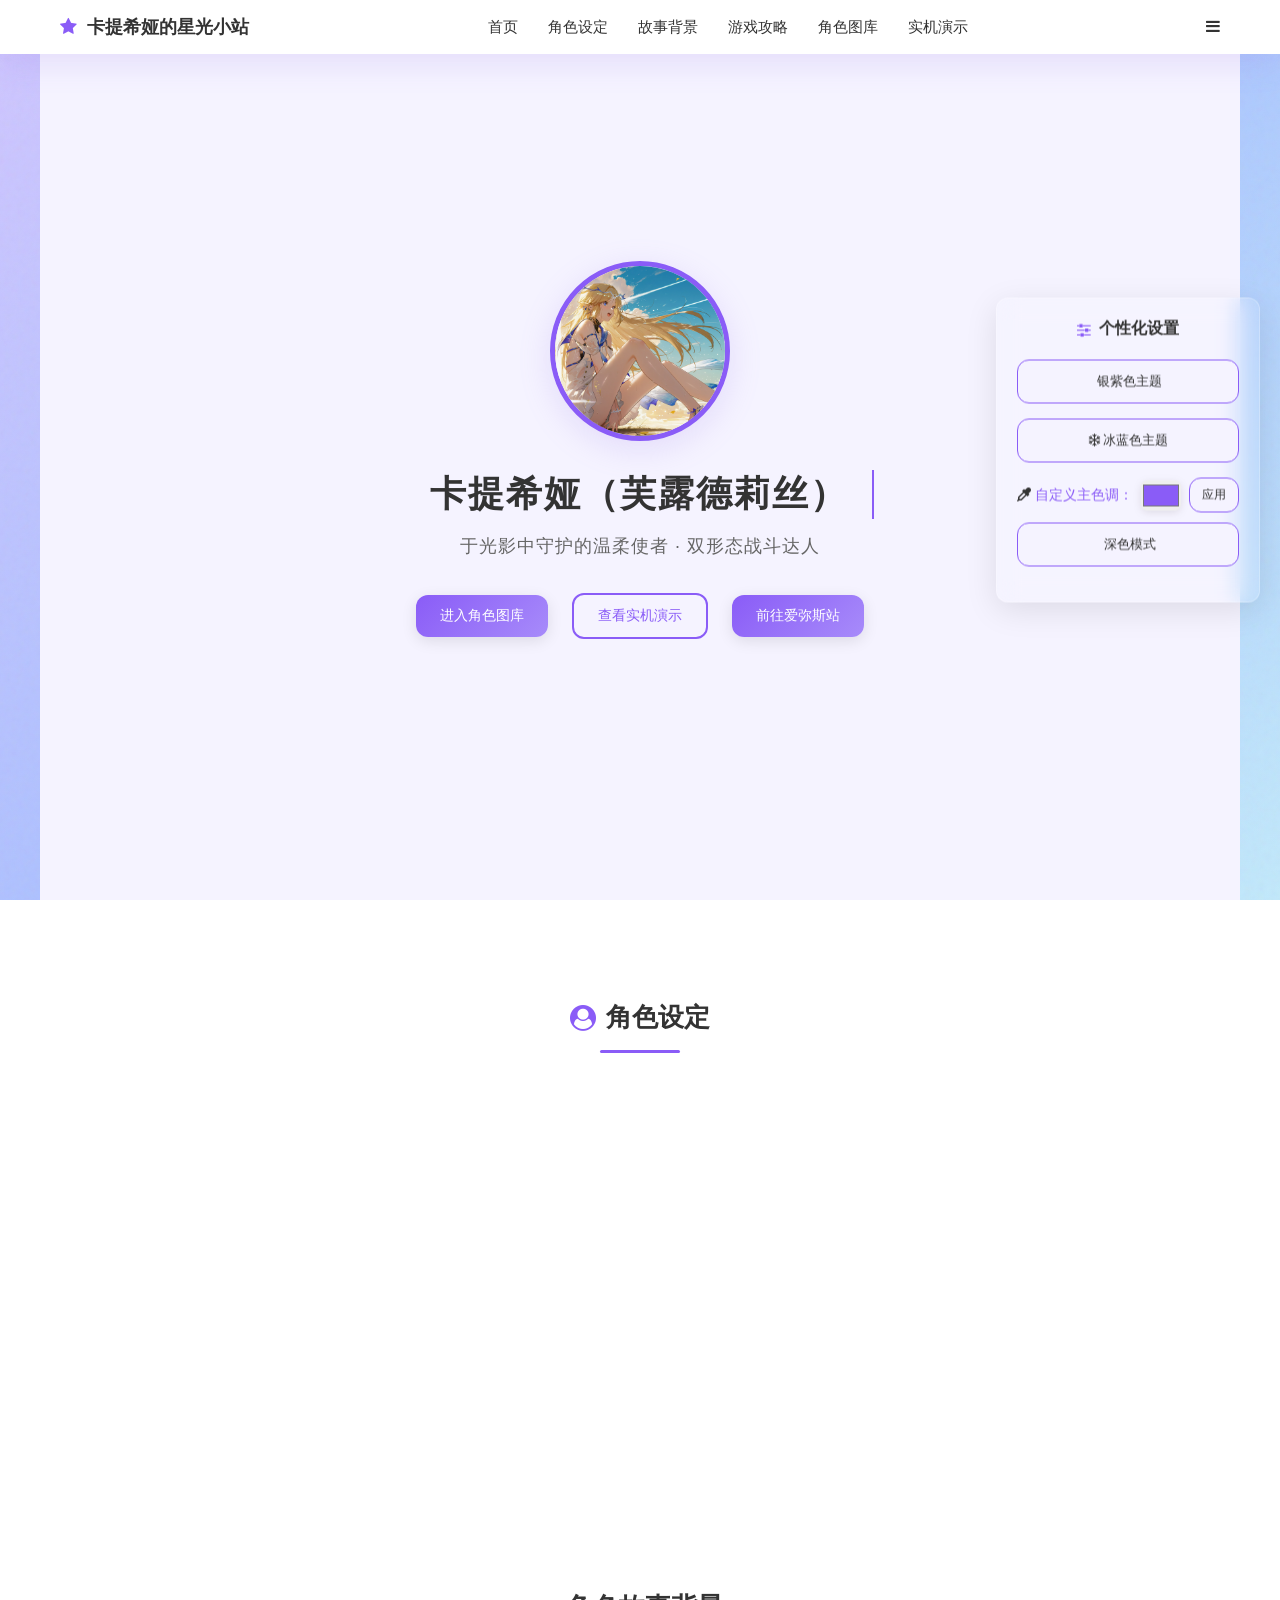
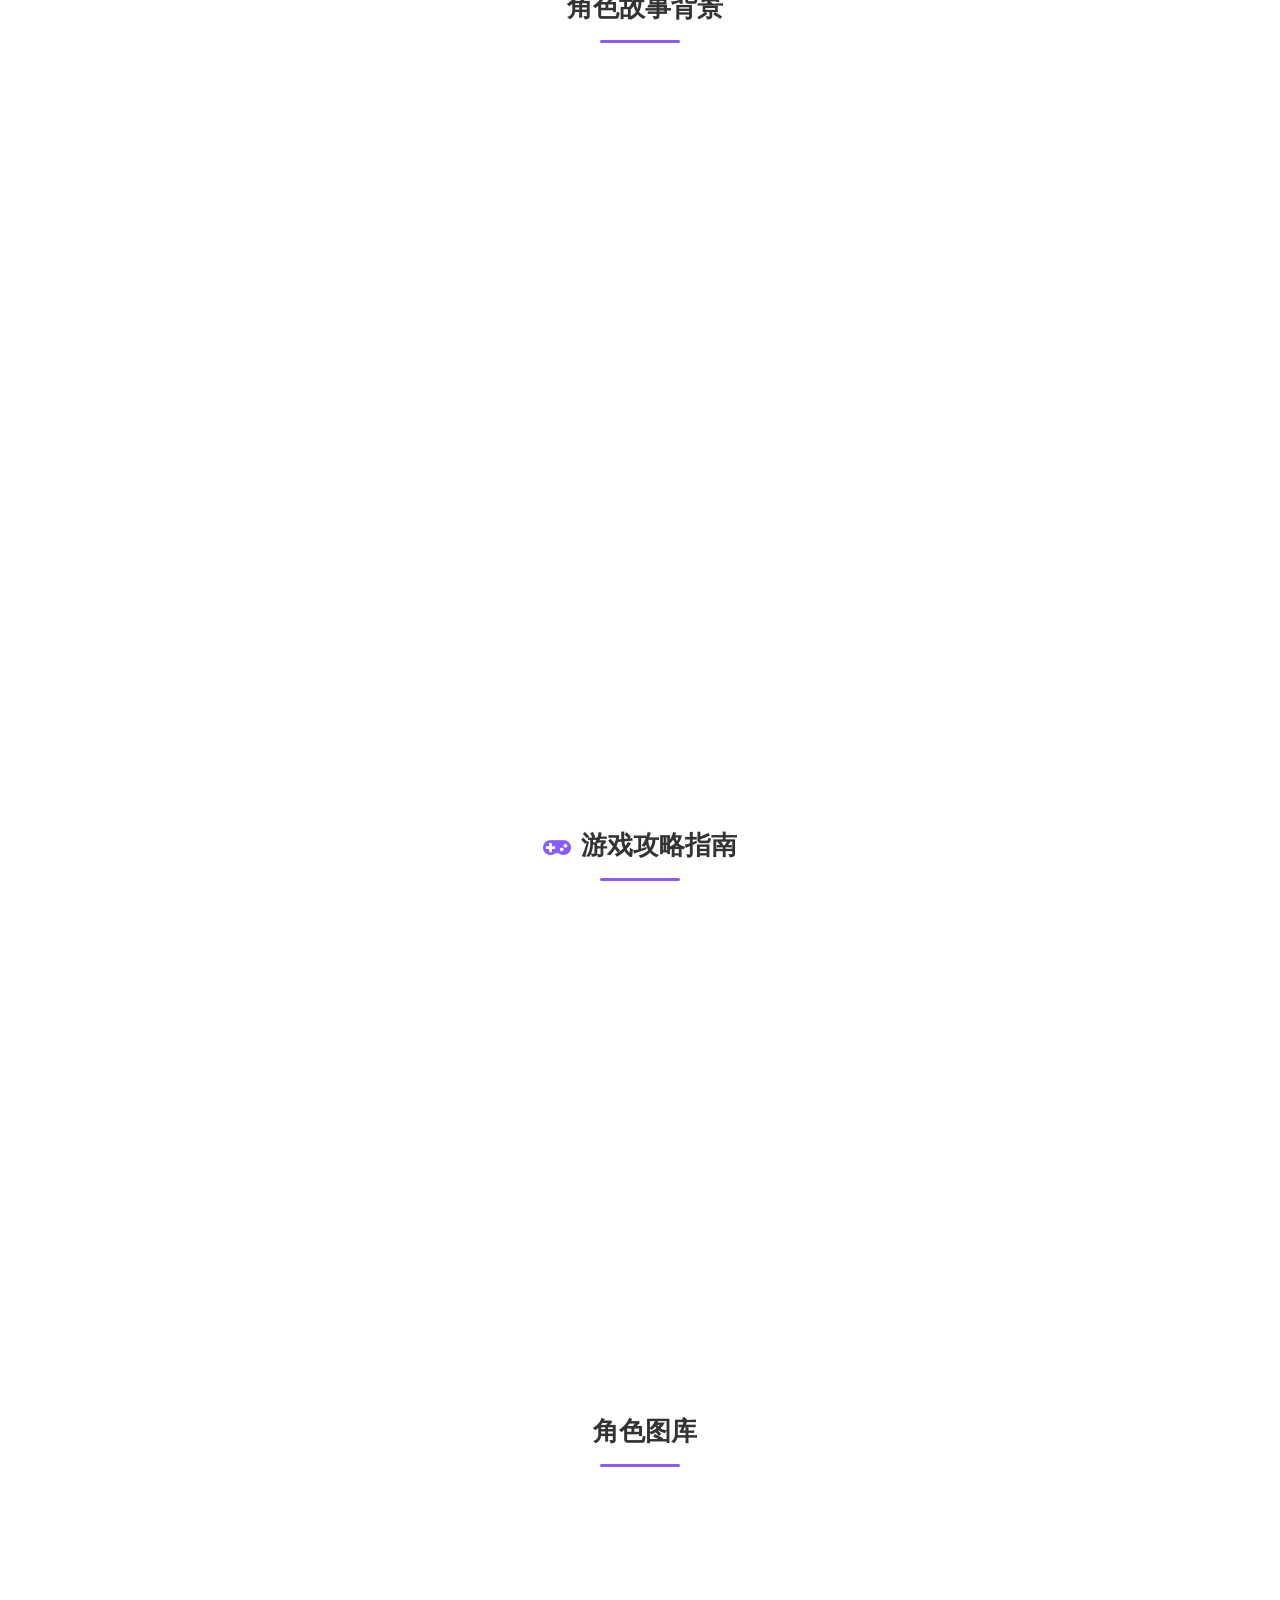
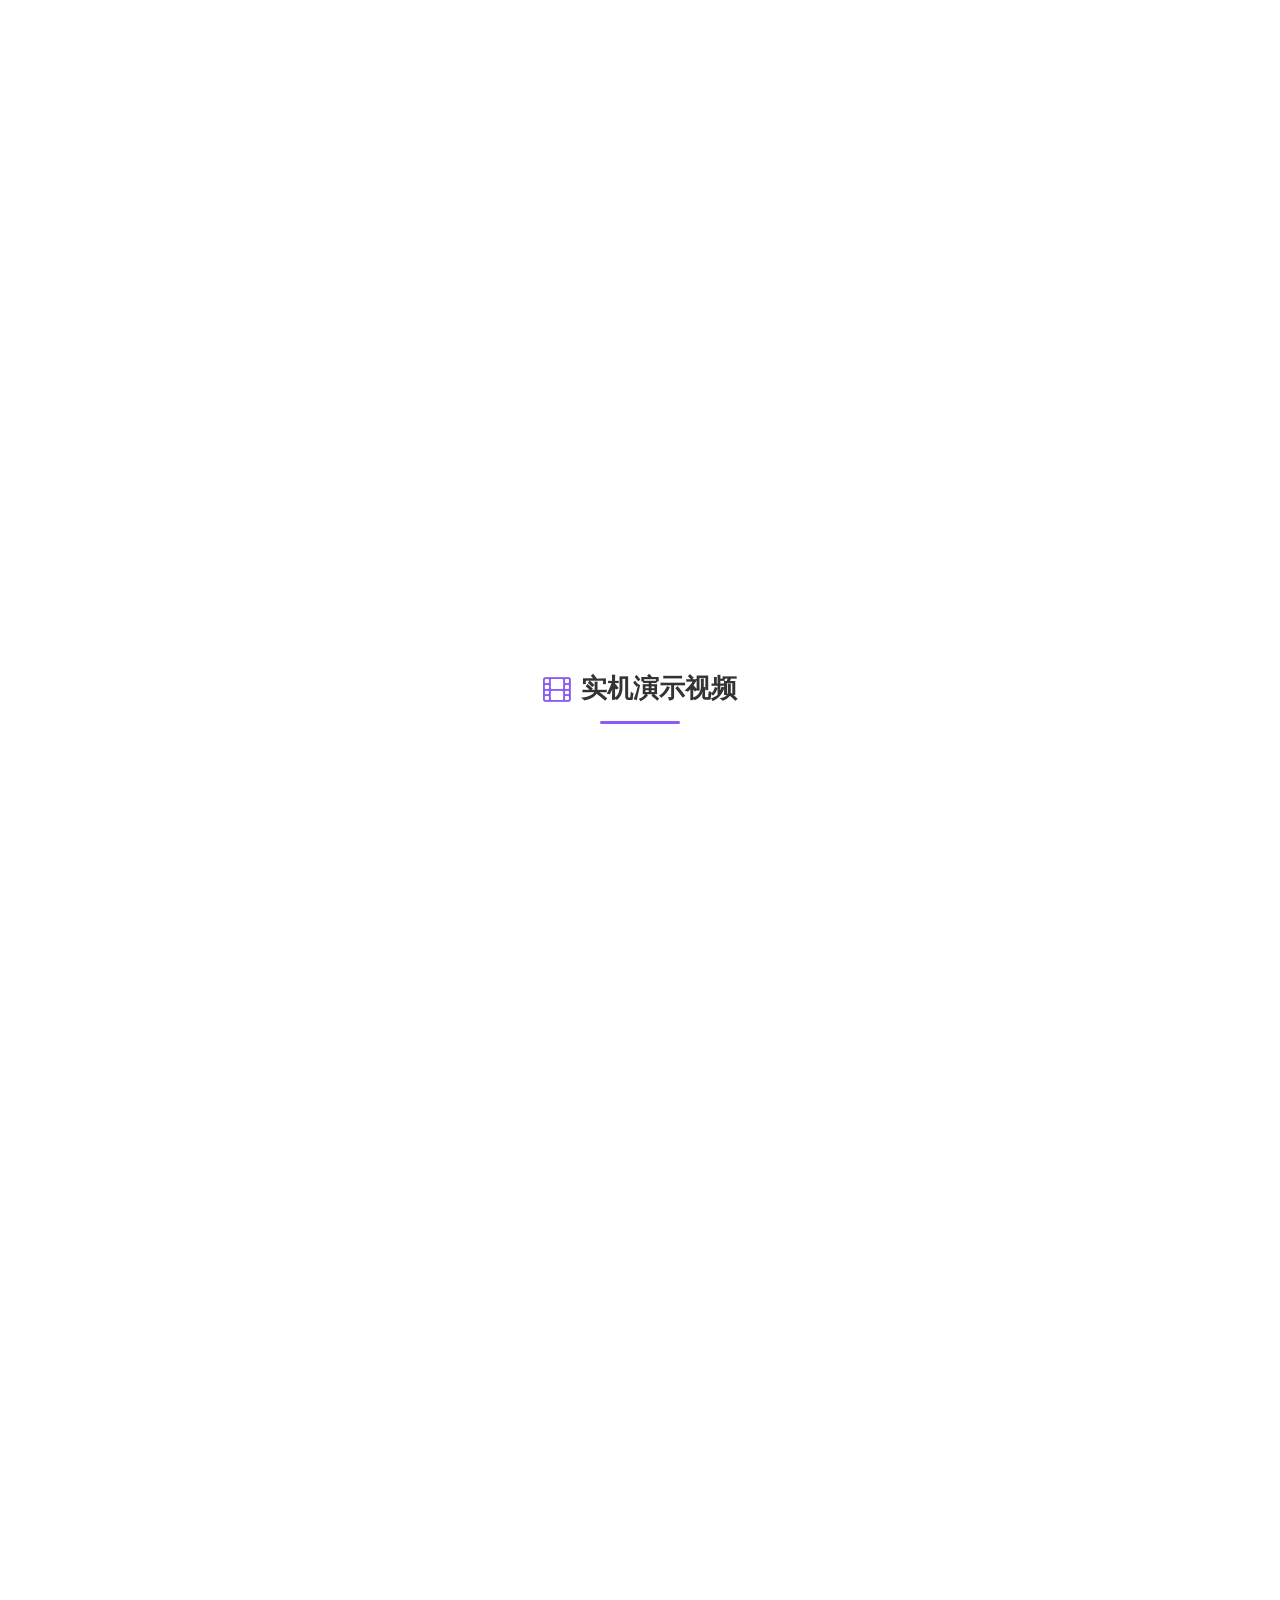
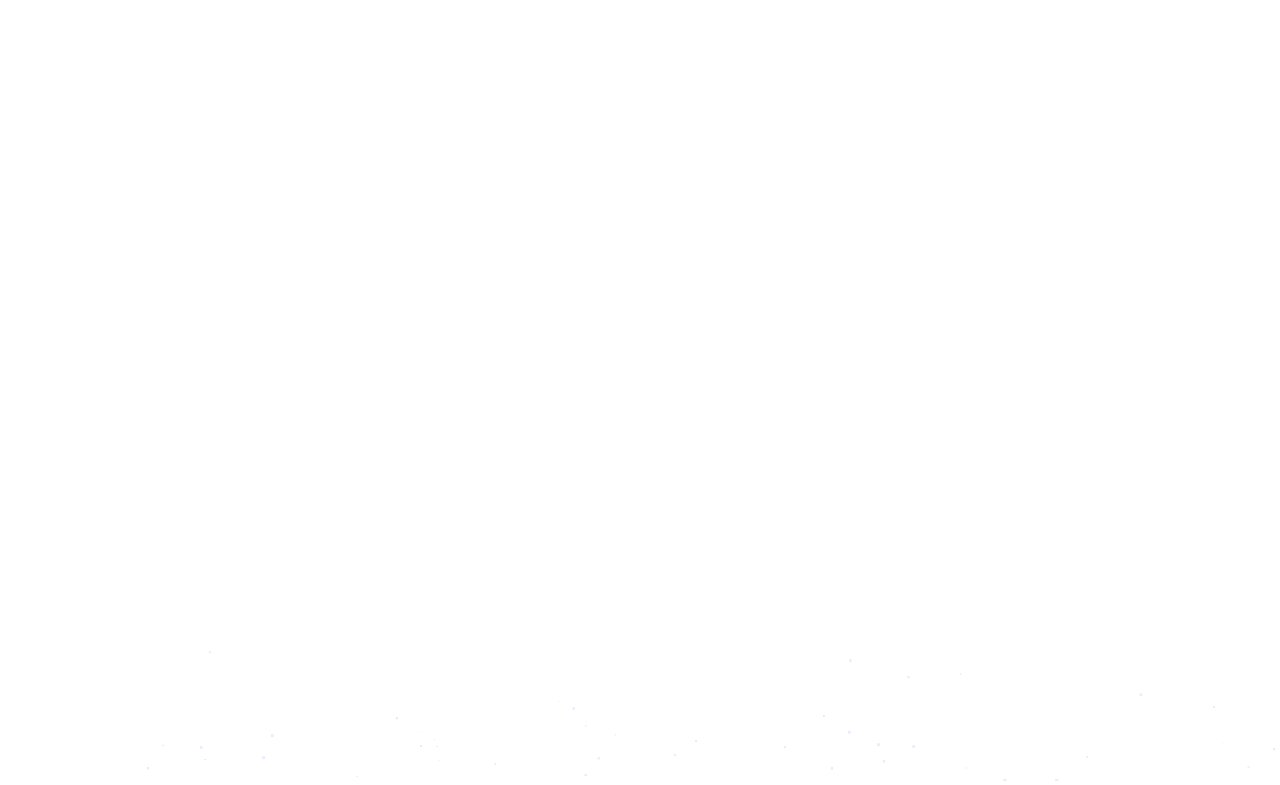
==== index.html @ 5896ebf4 "site: add dual-portal and improve cross-site navigation" ====
<!DOCTYPE html>
<html lang="zh-CN">
<head>
  <meta charset="UTF-8">
  <meta name="viewport" content="width=device-width, initial-scale=1.0">
  <title>卡提希娅的星光小站</title>

  <!-- Favicon 缓存破坏 -->
  <link rel="icon" href="favicon/13.ico?v=20240626" type="image/x-icon">
  <link rel="shortcut icon" href="favicon/13.ico?v=20240626" type="image/x-icon">
  <link rel="icon" type="image/png" sizes="16x16" href="favicon/16.png?v=20240626">
  <link rel="icon" type="image/png" sizes="32x32" href="favicon/1.png?v=20240626">

  <link rel="stylesheet" href="https://cdn.jsdelivr.net/npm/font-awesome@4.7.0/css/font-awesome.min.css">
  <link rel="stylesheet" href="style.css">
</head>
<body>
  <!-- 导航 -->
  <nav class="navbar">
    <div class="nav-container">
      <div class="nav-logo"><i class="fa fa-star"></i><span>卡提希娅的星光小站</span></div>
      <ul class="nav-menu">
        <li class="nav-item"><a href="#home" class="nav-link">首页</a></li>
        <li class="nav-item"><a href="#about" class="nav-link">角色设定</a></li>
        <li class="nav-item"><a href="#story" class="nav-link">故事背景</a></li>
        <li class="nav-item"><a href="#guide" class="nav-link">游戏攻略</a></li>
        <li class="nav-item"><a href="#gallery" class="nav-link">角色图库</a></li>
        <li class="nav-item"><a href="#demo" class="nav-link">实机演示</a></li>
      </ul>
      <div class="nav-toggle"><i class="fa fa-bars"></i></div>
    </div>
  </nav>

  <!-- 控制面板 -->
  <div class="control-panel">
    <h3><i class="fa fa-sliders"></i> 个性化设置</h3>
    <button class="control-btn" onclick="switchTheme('purple')"><i class="fa fa-palette"></i> 银紫色主题</button>
    <button class="control-btn" onclick="switchTheme('blue')"><i class="fa fa-snowflake-o"></i> 冰蓝色主题</button>
    <div class="color-picker-wrap">
      <label><i class="fa fa-eyedropper"></i> 自定义主色调：</label>
      <input type="color" id="customColorPicker" value="#8a5cf7">
      <button class="control-btn" onclick="applyCustomTheme()">应用</button>
    </div>
    <button class="control-btn" onclick="toggleDarkMode()"><i class="fa fa-moon"></i> 深色模式</button>
  </div>

  <!-- 回到顶部 -->
  <div class="back-to-top hidden"><i class="fa fa-arrow-up"></i></div>

  <!-- 首页 -->
  <section id="home" class="home-section section-animate">
    <div class="home-container">
      <img src="images/1.jpg" alt="卡提希娅头像" class="carterthyia-avatar">
      <h1 class="character-title typewriter">卡提希娅（芙露德莉丝）</h1>
      <p class="character-desc">于光影中守护的温柔使者 · 双形态战斗达人</p>
      <div class="home-btns">
        <a href="#gallery" class="btn">进入角色图库</a>
        <a href="#demo" class="btn btn-secondary">查看实机演示</a>
        <a href="index2.html" class="btn">前往爱弥斯站</a>
      </div>
    </div>
  </section>

  <!-- 角色设定 -->
  <section id="about" class="section-animate">
    <div class="section-header"><h2><i class="fa fa-user-circle"></i> 角色设定</h2><div class="section-divider"></div></div>
    <div class="card-animate">
      <div class="about-info"><span class="info-label">姓名：</span><span>卡提希娅（Carterthyia）</span></div>
      <div class="about-info"><span class="info-label">特质：</span><span>穿梭于光影之间，拥有温柔的力量，兼具顽皮与沉稳</span></div>
      <div class="about-info"><span class="info-label">形态：</span><span>迅刀形态（小卡） / 巨剑形态（大卡·芙露德莉丝）</span></div>
      <div class="about-info"><span class="info-label">称号：</span><span>芙露德莉斯（黎那汐塔圣女、岁主共鸣者）</span></div>
      <div class="about-info"><span class="info-label">核心技能：</span><span>气刃回旋、风轨突袭、终结技「苍穹崩裂」（真实伤害）</span></div>
    </div>
  </section>

  <!-- 故事背景 -->
  <section id="story" class="section-animate">
    <div class="section-header"><h2><i class="fa fa-book-open"></i> 角色故事背景</h2><div class="section-divider"></div></div>
    <div class="card-animate">
      <button id="storyToggle" class="btn" onclick="toggleStory()"><i class="fa fa-chevron-up"></i> 收起故事</button>
      <div id="storyContent" class="story-paragraph">
        <p class="story-title">【出身与命运的转折】</p>
        <p>卡提希娅原本是埃格拉小镇的普通少女，性格顽皮自由，热爱生活，喜欢喝酒与恶作剧，对小镇外的世界充满好奇。在一次小镇的岁主感恩礼祭典上，她意外扰乱了仪式流程，被隐海修会施以惩罚，却也正是这次“意外”，让她的命运与神明、鸣式紧密相连。</p>
        <p class="story-title">【芙露德莉丝的名号】</p>
        <p>在旅程中，她偶然与鸣式利维亚坦产生共鸣，获得了强大的力量，同时被赋予了“芙露德莉丝”的名号，被黎那汐塔的人们视为圣女和岁主共鸣者。</p>
        <p class="story-title">【双形态的秘密】</p>
        <p>作为首位常态与觉醒双形态角色，卡提希娅可以自由切换迅刀与巨剑形态。迅刀形态（小卡）保留了她原本的顽皮与敏捷，作战风格灵动飘逸；巨剑形态（大卡·芙露德莉丝）则展现出沉稳与威严，力量大幅提升。</p>
        <p class="story-title">【现况与未来】</p>
        <p>如今的卡提希娅，早已不是那个小镇上的顽皮少女，她在一次次战斗与抉择中成长，逐渐明白自己的使命。她一边守护着身边的人，一边探寻着鸣式与神明的秘密，未来的旅程仍充满未知，但她始终带着那份温柔与勇气，砥砺前行。</p>
      </div>
    </div>
  </section>

  <!-- 游戏攻略 -->
  <section id="guide" class="section-animate">
    <div class="section-header"><h2><i class="fa fa-gamepad"></i> 游戏攻略指南</h2><div class="section-divider"></div></div>
    <div class="card-animate">
      <div class="guide-tabs">
        <button class="tab-btn active" data-tab="core" onclick="switchGuideTab('core')">核心玩法</button>
        <button class="tab-btn" data-tab="weapon" onclick="switchGuideTab('weapon')">武器选择</button>
        <button class="tab-btn" data-tab="team" onclick="switchGuideTab('team')">配队推荐</button>
        <button class="tab-btn" data-tab="artifact" onclick="switchGuideTab('artifact')">声骸搭配</button>
      </div>
      <div id="coreContent" class="guide-content">
        <p class="story-title">一、定位与核心机制</p>
        <p>卡提希娅定位为气动主C，在V3.0版本中，逆境深塔榜单排名T0，冥歌海墟榜单排名T1，是当前版本异常体系中风蚀效应的核心输出角色。</p>
        <p class="story-title">二、输出循环技巧</p>
        <p>1. 常规循环：普攻连段 → 气刃回旋（叠加风蚀） → 风轨突袭（位移+补层） → 普攻收尾；</p>
        <p>2. 爆发循环：开启大招 → 切换巨剑形态 → 风蚀叠加至满层 → 释放「苍穹崩裂」 → 收割残血目标；</p>
      </div>
      <div id="weaponContent" class="guide-content hidden">
        <p class="story-title">一、首选武器（毕业专武）</p>
        <p>不屈命定之冠：卡提希娅专属武器，无下位替代，刚需抽取。该武器大幅提升风蚀效应伤害，同时增加自身生命值。</p>
        <p class="story-title">二、平民替代武器</p>
        <p>裁春、戍关迅刀·镇海、千古洑流等可作为过渡。</p>
      </div>
      <div id="teamContent" class="guide-content hidden">
        <p class="story-title">一、最优配队</p>
        <p>卡提希娅 + 夏空 + 千咲：风蚀体系拉满，夏空负责挂风蚀，千咲负责治疗与续航。</p>
        <p class="story-title">二、平民配队</p>
        <p>卡提希娅 + 气动主 + 散华 / 秧秧 + 白芷，低成本高效运转。</p>
      </div>
      <div id="artifactContent" class="guide-content hidden">
        <p class="story-title">一、毕业套装</p>
        <p>愿戴荣光之旅五件套：核心声骸套装，最优选择。</p>
        <p class="story-title">二、过渡套装</p>
        <p>风之低语四件套 + 生命增幅二件套，或异常猎手五件套。</p>
      </div>
    </div>
  </section>

  <!-- 角色图库 -->
  <section id="gallery" class="section-animate">
    <div class="section-header"><h2><i class="fa fa-images"></i> 角色图库</h2><div class="section-divider"></div></div>
    <div class="card-animate">
      <div class="gallery-tabs">
        <button class="gallery-tab active" data-type="all" onclick="filterGallery('all')">全部</button>
        <button class="gallery-tab" data-type="art" onclick="filterGallery('art')">立绘</button>
        <button class="gallery-tab" data-type="battle" onclick="filterGallery('battle')">战斗</button>
        <button class="gallery-tab" data-type="daily" onclick="filterGallery('daily')">日常</button>
        <button class="gallery-tab" data-type="beauty" onclick="filterGallery('beauty')">美图</button>
      </div>
      <div class="gallery-container">
        <img src="images/1.jpg" data-type="art" class="gallery-img" onclick="previewImage(this.src)" alt="立绘1">
        <img src="images/2.jpg" data-type="art" class="gallery-img" onclick="previewImage(this.src)" alt="立绘2">
        <img src="images/3.jpg" data-type="daily" class="gallery-img" onclick="previewImage(this.src)" alt="日常1">
        <img src="images/4.jpg" data-type="battle" class="gallery-img" onclick="previewImage(this.src)" alt="战斗1">
        <img src="images/5.jpg" data-type="battle" class="gallery-img" onclick="previewImage(this.src)" alt="战斗2">
        <img src="images/6.jpg" data-type="daily" class="gallery-img" onclick="previewImage(this.src)" alt="日常2">
        <img src="images/7.jpg" data-type="art" class="gallery-img" onclick="previewImage(this.src)" alt="立绘3">
        <img src="images/8.jpg" data-type="battle" class="gallery-img" onclick="previewImage(this.src)" alt="战斗3">
        <img src="images/123.jpg" data-type="beauty" class="gallery-img" onclick="previewImage(this.src)" alt="美图1">
        <img src="images/17.jpg" data-type="beauty" class="gallery-img" onclick="previewImage(this.src)" alt="美图2">
        <img src="images/master.jpg" data-type="beauty" class="gallery-img" onclick="previewImage(this.src)" alt="美图3">
        <img src="images/167.jpg" data-type="beauty" class="gallery-img" onclick="previewImage(this.src)" alt="美图4">
        <img src="images/134.jpg" data-type="beauty" class="gallery-img" onclick="previewImage(this.src)" alt="美图5">
        <img src="images/32.jpg" data-type="beauty" class="gallery-img" onclick="previewImage(this.src)" alt="美图6">
        <img src="images/kl.jpg" data-type="beauty" class="gallery-img" onclick="previewImage(this.src)" alt="美图7">
        <img src="images/121.jpg" data-type="beauty" class="gallery-img" onclick="previewImage(this.src)" alt="美图8">
        <img src="images/12112.jpg" data-type="beauty" class="gallery-img" onclick="previewImage(this.src)" alt="美图9">
        <img src="images/1221.jpg" data-type="beauty" class="gallery-img" onclick="previewImage(this.src)" alt="美图10">
        <img src="images/12115.jpg" data-type="beauty" class="gallery-img" onclick="previewImage(this.src)" alt="美图11">
      </div>
    </div>
  </section>

  <!-- 实机演示 -->
  <section id="demo" class="section-animate">
    <div class="section-header"><h2><i class="fa fa-film"></i> 实机演示视频</h2><div class="section-divider"></div></div>
    <div class="card-animate">
      <div class="gallery-tabs">
        <button class="gallery-tab active" onclick="switchVideo('small')">小卡（迅刀形态）</button>
        <button class="gallery-tab" onclick="switchVideo('big')">大卡（芙露德莉丝·巨剑形态）</button>
      </div>
      <div id="smallVideo" class="video-container">
        <div class="video-cover" onclick="playVideo('videoPlayer1',this)"><div class="play-btn"><i class="fa fa-play"></i></div></div>
        <video class="demo-video" id="videoPlayer1" controls muted playsinline poster="images/1.jpg"><source src="videos/111.mp4" type="video/mp4"></video>
      </div>
      <div id="bigVideo" class="video-container hidden">
        <div class="video-cover" onclick="playVideo('videoPlayer2',this)"><div class="play-btn"><i class="fa fa-play"></i></div></div>
        <video class="demo-video" id="videoPlayer2" controls muted playsinline poster="images/2.jpg"><source src="videos/12.mp4" type="video/mp4"></video>
      </div>
    </div>
  </section>

  <!-- 图片预览弹窗 -->
  <div id="imagePreviewModal" class="modal-hidden" onclick="closeImagePreview()">
    <div class="preview-content">
      <span class="preview-close">&times;</span>
      <img src="" alt="角色预览图" id="previewImage">
    </div>
  </div>

<!-- ================= 整合同一文件版脚本（含 config） ================= -->
<script>
/* ------------ 站点配置 ------------ */
const siteConfig = {
  adminAccount: "admin",
  adminPassword: "carterthyia",
  siteName: "卡提希娅的星光小站",
  siteDomain: "www.carterthyia.com",
  siteDescription: "于光影中守护的温柔使者 · 双形态战斗达人卡提希娅专属站点",
  defaultTheme: "purple",
  defaultMode: "light",
  videoConfig: {
    smallCardVideo: "videos/111.mp4",
    bigCardVideo: "videos/12.mp4",
    videoPoster1: "images/1.jpg",
    videoPoster2: "images/2.jpg"
  },
  galleryCount: 8,
  galleryTypes: ["all", "art", "battle", "daily", "beauty"]
};
window.siteConfig = siteConfig;

/* ------------ 全局变量 ------------ */
let currentTheme = window.siteConfig.defaultTheme;
let isDarkMode = window.siteConfig.defaultMode === 'dark';
let isStoryVisible = true;

/* ------------ 初始化 ------------ */
window.addEventListener('DOMContentLoaded', () => {
  initAnimations();
  initNavbar();
  initBackToTop();
  initGalleryFilter();
  initGuideTab();
  initDefaultThemeAndMode();
  initCustomColorPicker();
  initStarCanvas();
  initRipple();
});

/* ------------ 主题 & 深色模式 ------------ */
function initDefaultThemeAndMode() {
  const root = document.documentElement;
  const modeBtn = document.querySelector('.control-btn:nth-child(4) i');
  if (!root.style.getPropertyValue('--primary-color-purple')) {
    root.style.setProperty('--primary-color-purple', '#8a5cf7');
    root.style.setProperty('--secondary-color-purple', '#a78bfa');
    root.style.setProperty('--bg-color-purple', '#f5f3ff');
    root.style.setProperty('--primary-color-blue', '#3b82f6');
    root.style.setProperty('--secondary-color-blue', '#60a5fa');
    root.style.setProperty('--bg-color-blue', '#eff6ff');
  }
  switchTheme(currentTheme);
  if (isDarkMode) {
    document.body.classList.add('dark-mode');
    modeBtn?.classList.replace('fa-moon', 'fa-sun');
  } else {
    document.body.classList.remove('dark-mode');
    modeBtn?.classList.replace('fa-sun', 'fa-moon');
  }
  document.title = window.siteConfig?.siteName || "卡提希娅的星光小站";
}

function initCustomColorPicker() {
  const picker = document.getElementById('customColorPicker');
  if (!picker) return;
  const root = document.documentElement;
  const currentPrimary = root.style.getPropertyValue('--primary-color').replace('var(', '').replace(')', '').split('-color-')[1]
    ? (currentTheme === 'purple' ? '#8a5cf7' : '#3b82f6')
    : root.style.getPropertyValue('--primary-color');
  picker.value = currentPrimary;
}

function switchTheme(theme) {
  const root = document.documentElement;
  currentTheme = theme;
  if (theme === 'purple') {
    root.style.setProperty('--primary-color', 'var(--primary-color-purple)');
    root.style.setProperty('--secondary-color', 'var(--secondary-color-purple)');
    root.style.setProperty('--bg-color', 'var(--bg-color-purple)');
  } else if (theme === 'blue') {
    root.style.setProperty('--primary-color', 'var(--primary-color-blue)');
    root.style.setProperty('--secondary-color', 'var(--secondary-color-blue)');
    root.style.setProperty('--bg-color', 'var(--bg-color-blue)');
  }
}

function applyCustomTheme() {
  const picker = document.getElementById('customColorPicker');
  if (!picker) return;
  const customColor = picker.value;
  const root = document.documentElement;
  const lightColor = lightenColor(customColor, 20);
  root.style.setProperty('--primary-color', customColor);
  root.style.setProperty('--secondary-color', lightColor);
  currentTheme = 'custom';
}

function lightenColor(color, percent) {
  const num = parseInt(color.replace("#", ""), 16);
  const amt = Math.round(2.55 * percent);
  const R = Math.min(255, (num >> 16) + amt);
  const G = Math.min(255, (num >> 8 & 0x00FF) + amt);
  const B = Math.min(255, (num & 0x0000FF) + amt);
  return "#" + (0x1000000 + R*0x10000 + G*0x100 + B).toString(16).slice(1);
}

function toggleDarkMode() {
  isDarkMode = !isDarkMode;
  document.body.classList.toggle('dark-mode');
  const modeBtn = document.querySelector('.control-btn:nth-child(4) i');
  modeBtn?.classList.toggle('fa-moon');
  modeBtn?.classList.toggle('fa-sun');
}

/* ------------ 滚动动效 ------------ */
function initAnimations() {
  window.addEventListener('scroll', () => {
    document.querySelectorAll('.section-animate').forEach(el => {
      if (el.getBoundingClientRect().top < window.innerHeight * 0.8) el.classList.add('visible');
    });
    document.querySelectorAll('.card-animate').forEach(el => {
      if (el.getBoundingClientRect().top < window.innerHeight * 0.9) el.classList.add('visible');
    });
  });
  window.dispatchEvent(new Event('scroll'));
}

/* ------------ 导航 ------------ */
function initNavbar() {
  const navbar = document.querySelector('.navbar');
  const navToggle = document.querySelector('.nav-toggle');
  const navMenu = document.querySelector('.nav-menu');
  window.addEventListener('scroll', () => window.scrollY > 50 ? navbar.classList.add('scrolled') : navbar.classList.remove('scrolled'));
  navToggle?.addEventListener('click', () => {
    navMenu?.classList.toggle('active');
    const icon = navToggle.querySelector('i');
    navMenu?.classList.contains('active') ? icon.classList.replace('fa-bars', 'fa-times') : icon.classList.replace('fa-times', 'fa-bars');
  });
}

/* ------------ 回到顶部 ------------ */
function initBackToTop() {
  const btn = document.querySelector('.back-to-top');
  window.addEventListener('scroll', () => window.scrollY > 300 ? btn?.classList.remove('hidden') : btn?.classList.add('hidden'));
  btn?.addEventListener('click', () => window.scrollTo({ top: 0, behavior: 'smooth' }));
}

/* ------------ 图库筛选 ------------ */
function initGalleryFilter() {
  document.querySelectorAll('.gallery-tab').forEach(tab => {
    tab.addEventListener('click', function () {
      document.querySelectorAll('.gallery-tab').forEach(t => t.classList.remove('active'));
      this.classList.add('active');
      const type = this.dataset.type;
      document.querySelectorAll('.gallery-img').forEach(img => {
        if (type === 'all' || img.dataset.type === type) {
          img.style.display = 'block';
          setTimeout(() => img.style.opacity = '1', 100);
        } else {
          img.style.opacity = '0';
          setTimeout(() => img.style.display = 'none', 300);
        }
      });
    });
  });
}
function filterGallery(type) {
  document.querySelectorAll('.gallery-tab').forEach(t => t.classList.remove('active'));
  document.querySelector(`.gallery-tab[data-type="${type}"]`)?.classList.add('active');
  document.querySelectorAll('.gallery-img').forEach(img => {
    if (type === 'all' || img.dataset.type === type) {
      img.style.display = 'block'; setTimeout(() => img.style.opacity = '1', 100);
    } else { img.style.opacity = '0'; setTimeout(() => img.style.display = 'none', 300); }
  });
}

/* ------------ 攻略标签 ------------ */
function initGuideTab() {
  document.querySelectorAll('.tab-btn').forEach(btn => btn.classList.remove('active'));
  document.querySelectorAll('.guide-content').forEach(c => c.classList.add('hidden'));
  document.querySelector('.tab-btn[data-tab="core"]')?.classList.add('active');
  document.getElementById('coreContent')?.classList.remove('hidden');
}
function switchGuideTab(tab) {
  document.querySelectorAll('.guide-content').forEach(c => c.classList.add('hidden'));
  document.querySelectorAll('.tab-btn').forEach(b => b.classList.remove('active'));
  document.getElementById(`${tab}Content`)?.classList.remove('hidden');
  document.querySelector(`.tab-btn[data-tab="${tab}"]`)?.classList.add('active');
}

/* ------------ 故事展开/收起 ------------ */
function toggleStory() {
  const content = document.getElementById('storyContent');
  const toggle = document.getElementById('storyToggle');
  isStoryVisible = !isStoryVisible;
  if (isStoryVisible) {
    content.style.display = 'block';
    toggle.innerHTML = '<i class="fa fa-chevron-up"></i> 收起故事';
  } else {
    content.style.display = 'none';
    toggle.innerHTML = '<i class="fa fa-chevron-down"></i> 展开故事';
  }
}

/* ------------ 图片预览 ------------ */
function previewImage(src) {
  const modal = document.getElementById('imagePreviewModal');
  const img = document.getElementById('previewImage');
  img.src = src;
  modal.classList.remove('modal-hidden');
  document.body.style.overflow = 'hidden';
}
function closeImagePreview() {
  const modal = document.getElementById('imagePreviewModal');
  modal.classList.add('modal-hidden');
  document.body.style.overflow = 'auto';
}

/* ------------ 视频播放 ------------ */
function playVideo(playerId, coverElement) {
  const videoElement = document.getElementById(playerId);
  if (!videoElement || !coverElement) return;
  const playPromise = videoElement.play();
  if (playPromise) {
    playPromise.then(() => coverElement.style.display = 'none')
      .catch(() => {
        coverElement.style.display = 'none';
        alert('视频自动播放被浏览器限制，请手动点击视频控件播放');
      });
  } else coverElement.style.display = 'none';
  videoElement.addEventListener('ended', () => {
    videoElement.currentTime = 0;
    coverElement.style.display = 'flex';
  });
}
function switchVideo(type) {
  document.querySelectorAll('.gallery-tab[data-type]').forEach(tab => tab.classList.remove('active'));
  document.querySelector(`.gallery-tab[data-type="${type}"]`)?.classList.add('active');
  if (type === 'small') {
    document.getElementById('smallVideo').classList.remove('hidden');
    document.getElementById('bigVideo').classList.add('hidden');
  } else if (type === 'big') {
    document.getElementById('smallVideo').classList.add('hidden');
    document.getElementById('bigVideo').classList.remove('hidden');
  }
}

/* ------------ 星空粒子 ------------ */
let starCanvas, starCtx, particles = [], mx = 0, my = 0;
function initStarCanvas() {
  starCanvas = document.createElement('canvas');
  starCanvas.id = 'starCanvas';
  document.body.appendChild(starCanvas);
  starCtx = starCanvas.getContext('2d');
  resizeStar();
  window.addEventListener('resize', resizeStar);
  window.addEventListener('mousemove', e => { mx = e.clientX; my = e.clientY; });
  animateStars();
}
function resizeStar() {
  starCanvas.width = window.innerWidth;
  starCanvas.height = window.innerHeight;
}
class Particle {
  constructor() {
    this.x = Math.random() * starCanvas.width;
    this.y = starCanvas.height + 20;
    this.vy = -(1 + Math.random() * 2);
    this.vx = (Math.random() - 0.5) * 0.6;
    this.r = Math.random() * 1.5 + 0.5;
  }
  update() {
    this.y += this.vy;
    this.x += this.vx;
    const dx = this.x - mx, dy = this.y - my, d = Math.hypot(dx, dy);
    if (d < 120) {
      this.x += dx / d * 1.2;
      this.y += dy / d * 1.2;
    }
    if (this.y < -20) this.y = starCanvas.height + 20;
  }
  draw() {
    starCtx.beginPath();
    const g = starCtx.createRadialGradient(this.x, this.y, 0, this.x, this.y, this.r);
    g.addColorStop(0, 'rgba(255,255,255,1)');
    g.addColorStop(1, 'rgba(180,160,255,0)');
    starCtx.fillStyle = g;
    starCtx.arc(this.x, this.y, this.r, 0, Math.PI * 2);
    starCtx.fill();
  }
}
function animateStars() {
  starCtx.clearRect(0, 0, starCanvas.width, starCanvas.height);
  if (particles.length < (window.innerWidth < 768 ? 60 : 120)) particles.push(new Particle());
  particles = particles.filter(p => {
    p.update();
    p.draw();
    return p.y > -30;
  });
  requestAnimationFrame(animateStars);
}

/* ------------ 水滴涟漪 ------------ */
function initRipple() {
  document.body.addEventListener('click', function (e) {
    const card = e.target.closest('.card-animate,.video-container,.gallery-img,.btn');
    if (!card) return;
    const rect = card.getBoundingClientRect();
    const x = e.clientX - rect.left;
    const y = e.clientY - rect.top;
    const ripple = document.createElement('span');
    ripple.className = 'ripple';
    ripple.style.width = ripple.style.height = '20px';
    ripple.style.left = x - 10 + 'px';
    ripple.style.top = y - 10 + 'px';
    card.style.position = 'relative';
    card.style.overflow = 'hidden';
    card.appendChild(ripple);
    setTimeout(() => ripple.remove(), 600);
  });
}
</script>
</body>
</html>
---- style.css ----
/* 全局样式重置 + 强制文字颜色（解决浅色模式不可见） */
* {
    margin: 0;
    padding: 0;
    box-sizing: border-box;
    font-family: "微软雅黑", "PingFang SC", "Microsoft YaHei", sans-serif;
    scroll-behavior: smooth;
    color: #333333 !important; /* 强制浅色模式文字颜色，最高优先级 */
}

:root {
    /* 主题配色（银紫色/冰蓝色）- 保留原有预设 */
    --primary-color-purple: #9c7ee6;
    --secondary-color-purple: #b8a3f5;
    --bg-color-purple: rgba(156, 126, 230, 0.05);
    --card-bg-purple: #ffffff;
    --shadow-purple: 0 8px 32px rgba(156, 126, 230, 0.2);

    --primary-color-blue: #6ec6ff;
    --secondary-color-blue: #99d1ff;
    --bg-color-blue: rgba(110, 198, 255, 0.05);
    --card-bg-blue: #ffffff;
    --shadow-blue: 0 8px 32px rgba(110, 198, 255, 0.2);

    /* 默认主题变量（支持自定义调色覆盖） */
    --primary-color: var(--primary-color-purple);
    --secondary-color: var(--secondary-color-purple);
    --bg-color: var(--bg-color-purple);
    --card-bg: var(--card-bg-purple);
    --card-shadow: var(--shadow-purple);
    --card-shadow-hover: 0 12px 40px rgba(156, 126, 230, 0.3);

    /* 新增：自定义调色专用变量（用于自动生成深浅色） */
    --primary-dark: #8062d6;
    --primary-lightest: rgba(156, 126, 230, 0.05);

    --white-color: #fff;
    --transition: all 0.3s ease-in-out;
    --border-radius: 12px;
}

/* 深色模式单独配置（文字强制白色） */
.dark-mode {
    --card-bg: #2d2d2d;
    --shadow-purple: 0 8px 32px rgba(0, 0, 0, 0.3);
    --shadow-blue: 0 8px 32px rgba(0, 0, 0, 0.3);
    --card-shadow-hover: 0 12px 40px rgba(0, 0, 0, 0.4);
    --bg-color: #1a1a1a;
    background-color: #1a1a1a;
}
/* 深色模式文字强制白色 */
.dark-mode * {
    color: #f5f5f5 !important;
}

/* 打字机效果 */
.typewriter {
    overflow: hidden;
    border-right: 2px solid var(--primary-color) !important;
    white-space: nowrap;
    margin: 0 auto;
    letter-spacing: 0.1em;
    animation: typing 3.5s steps(40, end), blink-caret 0.75s step-end infinite;
}
@keyframes typing { from { width: 0 } to { width: 100% } }
@keyframes blink-caret { from, to { border-color: transparent } 50% { border-color: var(--primary-color) } }

/* 隐藏类 */
.hidden { display: none !important; }
.modal-hidden { opacity: 0; pointer-events: none; transition: opacity 0.3s ease; }

/* 按钮样式（强制按钮文字白色） */
.btn {
    display: inline-block;
    padding: 12px 24px;
    background: linear-gradient(135deg, var(--primary-color), var(--secondary-color));
    color: #fff !important; /* 按钮文字强制白色 */
    text-decoration: none;
    border-radius: var(--border-radius);
    border: none;
    cursor: pointer;
    transition: var(--transition);
    font-size: 14px;
    font-weight: 500;
    margin: 0 10px;
    box-shadow: 0 4px 15px rgba(0, 0, 0, 0.1);
}
.btn-secondary {
    background: transparent;
    color: var(--primary-color) !important;
    border: 2px solid var(--primary-color);
    box-shadow: none;
}
.btn:hover { transform: translateY(-3px); box-shadow: 0 8px 25px rgba(0, 0, 0, 0.2); }

/* 导航栏 */
.navbar {
    position: fixed; top: 0; left: 0; width: 100%; z-index: 999;
    background: var(--card-bg); box-shadow: var(--card-shadow); transition: var(--transition);
}
.navbar.scrolled { padding: 10px 0; box-shadow: var(--card-shadow-hover); }
.nav-container { max-width: 1200px; margin: 0 auto; padding: 15px 20px; display: flex; justify-content: space-between; align-items: center; }
.nav-logo { display: flex; align-items: center; gap: 10px; font-size: 18px; font-weight: bold; }
.nav-logo i { color: var(--primary-color) !important; }
.nav-menu { display: flex; list-style: none; gap: 30px; }
.nav-item .nav-link { text-decoration: none; font-size: 15px; font-weight: 500; transition: var(--transition); position: relative; }
.nav-item .nav-link:hover { color: var(--primary-color) !important; }
.nav-item .nav-link::after {
    content: ""; position: absolute; bottom: -5px; left: 0;
    width: 0; height: 2px; background-color: var(--primary-color); transition: var(--transition);
}
.nav-item .nav-link:hover::after { width: 100%; }

/* 控制面板（适配自定义调色器样式） */
.control-panel {
    position: fixed; top: 50%; right: 20px; transform: translateY(-50%);
    background: var(--card-bg); border-radius: var(--border-radius); box-shadow: var(--card-shadow);
    padding: 20px; z-index: 998; transition: var(--transition);
    min-width: 220px; /* 增加最小宽度，避免调色器挤在一起 */
}
.control-panel h3 { font-size: 16px; margin-bottom: 20px; text-align: center; display: flex; align-items: center; justify-content: center; gap: 8px; }
.control-panel h3 i { color: var(--primary-color) !important; }
.control-btn {
    display: block; width: 100%; padding: 12px 10px; margin-bottom: 15px;
    background: var(--bg-color); border: 1px solid var(--primary-color); border-radius: var(--border-radius);
    cursor: pointer; transition: var(--transition); font-size: 13px; text-align: center;
}
.control-btn:hover { background: var(--primary-color); color: #fff !important; }
/* 自定义调色区域样式优化 */
.control-panel .color-picker-wrap {
    margin: 10px 0; display: flex; align-items: center; gap: 8px;
    flex-wrap: wrap; justify-content: center;
}
.control-panel .color-picker-wrap label {
    color: var(--primary-color) !important; /* 标签用主题色 */
    font-size: 14px; white-space: nowrap;
}
.control-panel .color-picker-wrap input[type="color"] {
    width: 40px; height: 30px; border: none; cursor: pointer;
    border-radius: 6px; box-shadow: 0 2px 8px rgba(0,0,0,0.1);
}
.control-panel .color-picker-wrap .control-btn {
    padding: 8px 12px; margin-bottom: 0; font-size: 12px;
    width: auto; flex-shrink: 0;
}

/* 板块动效 */
.section-animate {
    opacity: 0; transform: translateY(50px); transition: opacity 0.8s ease, transform 0.8s ease;
    padding: 100px 20px; max-width: 1200px; margin: 0 auto;
}
.section-animate.visible { opacity: 1; transform: translateY(0); }
.section-header { text-align: center; margin-bottom: 40px; }
.section-header h2 { font-size: 26px; margin-bottom: 15px; display: inline-flex; align-items: center; gap: 10px; }
.section-header h2 i { color: var(--primary-color) !important; }
.section-divider { width: 80px; height: 3px; background-color: var(--primary-color); margin: 0 auto; border-radius: 3px; }

/* 卡片样式 */
.card-animate {
    opacity: 0; transform: scale(0.95); transition: opacity 0.6s ease, transform 0.6s ease;
    background: var(--card-bg); border-radius: var(--border-radius); box-shadow: var(--card-shadow);
    padding: 30px; margin-bottom: 30px;
}
.card-animate.visible { opacity: 1; transform: scale(1); }
.card-animate:hover { box-shadow: var(--card-shadow-hover); transform: translateY(-5px); }

/* 首页样式 */
.home-section { height: 100vh; display: flex; align-items: center; justify-content: center; background: var(--bg-color); padding: 0 20px; }
.home-container { text-align: center; }
.carterthyia-avatar {
    width: 180px; height: 180px; border-radius: 50%; object-fit: cover;
    border: 5px solid var(--primary-color); margin-bottom: 25px;
    box-shadow: var(--card-shadow); transition: var(--transition); cursor: pointer;
}
.carterthyia-avatar:hover { transform: scale(1.05) rotate(5deg); box-shadow: var(--card-shadow-hover); }
.character-title { font-size: 36px; margin-bottom: 15px; letter-spacing: 2px; }
.character-desc { font-size: 18px; margin-bottom: 35px; letter-spacing: 1px; color: #666 !important; }

/* 文字内容样式（强制区分主次文字） */
.about-info { font-size: 16px; margin-bottom: 20px; display: flex; align-items: flex-start; gap: 10px; }
.info-label { color: var(--primary-color) !important; font-weight: bold; }
.story-title { color: var(--primary-color) !important; font-size: 18px; margin-bottom: 15px; font-weight: 500; }
.story-paragraph, .guide-paragraph { font-size: 16px; line-height: 1.8; margin-bottom: 20px; }

/* 标签样式 */
.gallery-tabs { display: flex; justify-content: center; gap: 15px; margin-bottom: 30px; }
.gallery-tab {
    padding: 10px 20px; background: var(--bg-color); border: 1px solid var(--primary-color);
    border-radius: var(--border-radius); cursor: pointer; transition: var(--transition);
}
.gallery-tab.active { background: var(--primary-color); color: #fff !important; }
.guide-tabs { display: flex; justify-content: center; gap: 15px; margin-bottom: 20px; }
.tab-btn {
    padding: 10px 20px; background: var(--bg-color); border: 1px solid var(--primary-color);
    border-radius: var(--border-radius); cursor: pointer; transition: var(--transition);
}
.tab-btn.active { background: var(--primary-color); color: #fff !important; }

/* 图库横向排列 */
.gallery-container {
    display: flex; gap: 20px; padding: 10px 0; overflow-x: auto;
    scrollbar-width: thin; scrollbar-color: var(--primary-color) var(--bg-color);
    margin: 0 -10px; padding: 10px;
}
.gallery-container::-webkit-scrollbar { height: 8px; }
.gallery-container::-webkit-scrollbar-track { background: var(--bg-color); border-radius: 4px; }
.gallery-container::-webkit-scrollbar-thumb { background-color: var(--primary-color); border-radius: 4px; }
.gallery-img {
    flex: 0 0 auto; width: 280px; height: 380px; object-fit: cover;
    border-radius: var(--border-radius); cursor: pointer; transition: var(--transition);
    box-shadow: var(--card-shadow);
}
.gallery-img:hover { transform: scale(1.03); box-shadow: var(--card-shadow-hover); }

/* 视频样式 */
.video-container {
    position: relative; border-radius: var(--border-radius); overflow: hidden;
    box-shadow: var(--card-shadow); margin: 0 auto; max-width: 800px;
}
.demo-video { width: 100%; aspect-ratio: 16/9; background: var(--bg-color); }
.video-cover {
    position: absolute; top: 0; left: 0; width: 100%; height: 100%;
    background: linear-gradient(0deg, rgba(0, 0, 0, 0.7), transparent);
    display: flex; align-items: center; justify-content: center;
    cursor: pointer; z-index: 10;
}
.play-btn {
    width: 80px; height: 80px; border-radius: 50%; background: rgba(255, 255, 255, 0.3);
    display: flex; align-items: center; justify-content: center;
    font-size: 28px; color: #fff !important; transition: transform 0.3s ease;
}
.play-btn:hover { transform: scale(1.1); }

/* 图片预览弹窗 */
#imagePreviewModal {
    position: fixed; top: 0; left: 0; width: 100%; height: 100%;
    background: rgba(0, 0, 0, 0.9); z-index: 9999;
    display: flex; align-items: center; justify-content: center;
    opacity: 0; pointer-events: none; transition: opacity 0.3s ease;
}
#imagePreviewModal.show { opacity: 1; pointer-events: all; }
.preview-content { position: relative; max-width: 90%; max-height: 90%; }
#previewImage { width: 100%; height: auto; border-radius: var(--border-radius); box-shadow: var(--card-shadow-hover); }
.preview-close {
    position: absolute; top: -40px; right: 0; font-size: 30px;
    cursor: pointer; color: #fff !important; transition: var(--transition);
}
.preview-close:hover { color: var(--primary-color) !important; transform: rotate(90deg); }

/* 回到顶部 */
.back-to-top {
    position: fixed; bottom: 30px; right: 30px;
    background: var(--primary-color); color: #fff !important;
    width: 50px; height: 50px; border-radius: 50%;
    display: flex; align-items: center; justify-content: center;
    cursor: pointer; box-shadow: var(--card-shadow); transition: var(--transition);
    z-index: 997;
}
.back-to-top:hover { transform: translateY(-5px); box-shadow: var(--card-shadow-hover); }

/* 移动端适配 */
@media (max-width: 768px) {
    .nav-menu {
        flex-direction: column; gap: 15px; position: fixed; top: 70px; left: 0; width: 100%;
        background: var(--card-bg); padding: 20px 0; box-shadow: var(--card-shadow);
        transform: translateY(-150%); opacity: 0; pointer-events: none; transition: var(--transition);
    }
    .nav-menu.active { transform: translateY(0); opacity: 1; pointer-events: all; }
    .character-title { font-size: 28px; }
    .gallery-img { width: 220px; height: 300px; }
    .play-btn { width: 60px; height: 60px; font-size: 22px; }
    .typewriter { font-size: 24px; border-right: 1px solid var(--primary-color) !important; }
    .control-panel {
        min-width: 180px; padding: 15px;
        top: auto; bottom: 80px; right: 10px;
        transform: translateY(0);
    }
    .control-panel .color-picker-wrap { gap: 5px; }
}

/* ===== 二次元玻璃水滴 追加区 ===== */
body{
  background:linear-gradient(135deg,#d0c6ff 0%,#a8c0ff 50%,#c2e9fb 100%);
  background-attachment:fixed;
}
.dark-mode body{
  background:linear-gradient(135deg,#2d2b55 0%,#3a346e 50%,#1e1c33 100%);
}
body::before{ /* 轻度噪点 */
  content:"";position:fixed;inset:0;width:100%;height:100%;
  background:url('data:image/svg+xml,<svg xmlns="http://www.w3.org/2000/svg" viewBox="0 0 200 200"><filter id="n"><feTurbulence type="fractalNoise" baseFrequency=".7" numOctaves="3" stitchTiles="stitch"/></filter><rect width="100%" height="100%" filter="url(%23n)" opacity=".06"/></svg>');
  pointer-events:none;z-index:-1;
}

/* 玻璃卡片：直接利用你已有的变量，暗色自动适配 */
.card-animate,
.video-container,
.control-panel,
.gallery-container{
  background:rgba(255,255,255,0.08);
  backdrop-filter:blur(12px);
  -webkit-backdrop-filter:blur(12px);
  border:1px solid rgba(255,255,255,0.25);
  box-shadow:0 8px 32px rgba(0,0,0,.1);
}
.dark-mode .card-animate,
.dark-mode .video-container,
.dark-mode .control-panel,
.dark-mode .gallery-container{
  background:rgba(0,0,0,0.15);
  border:1px solid rgba(255,255,255,0.15);
}

/* 水滴涟漪 */
.ripple{
  position:absolute;border-radius:50%;transform:scale(0);
  animation:rippleEffect .6s linear;
  background:radial-gradient(circle,rgba(255,255,255,0.6) 0%,rgba(255,255,255,0) 70%);
  pointer-events:none;
}
@keyframes rippleEffect{to{transform:scale(4);opacity:0}}

/* 导航常驻水滴 */
#navDrop{
  position:fixed;top:12px;left:12px;z-index:1000;pointer-events:none;
  filter:drop-shadow(0 0 6px var(--primary-color));
  animation:floatDrop 4s ease-in-out infinite;
}
@keyframes floatDrop{0%,100%{transform:translateY(0) rotate(0deg)}50%{transform:translateY(-6px) rotate(4deg)}}
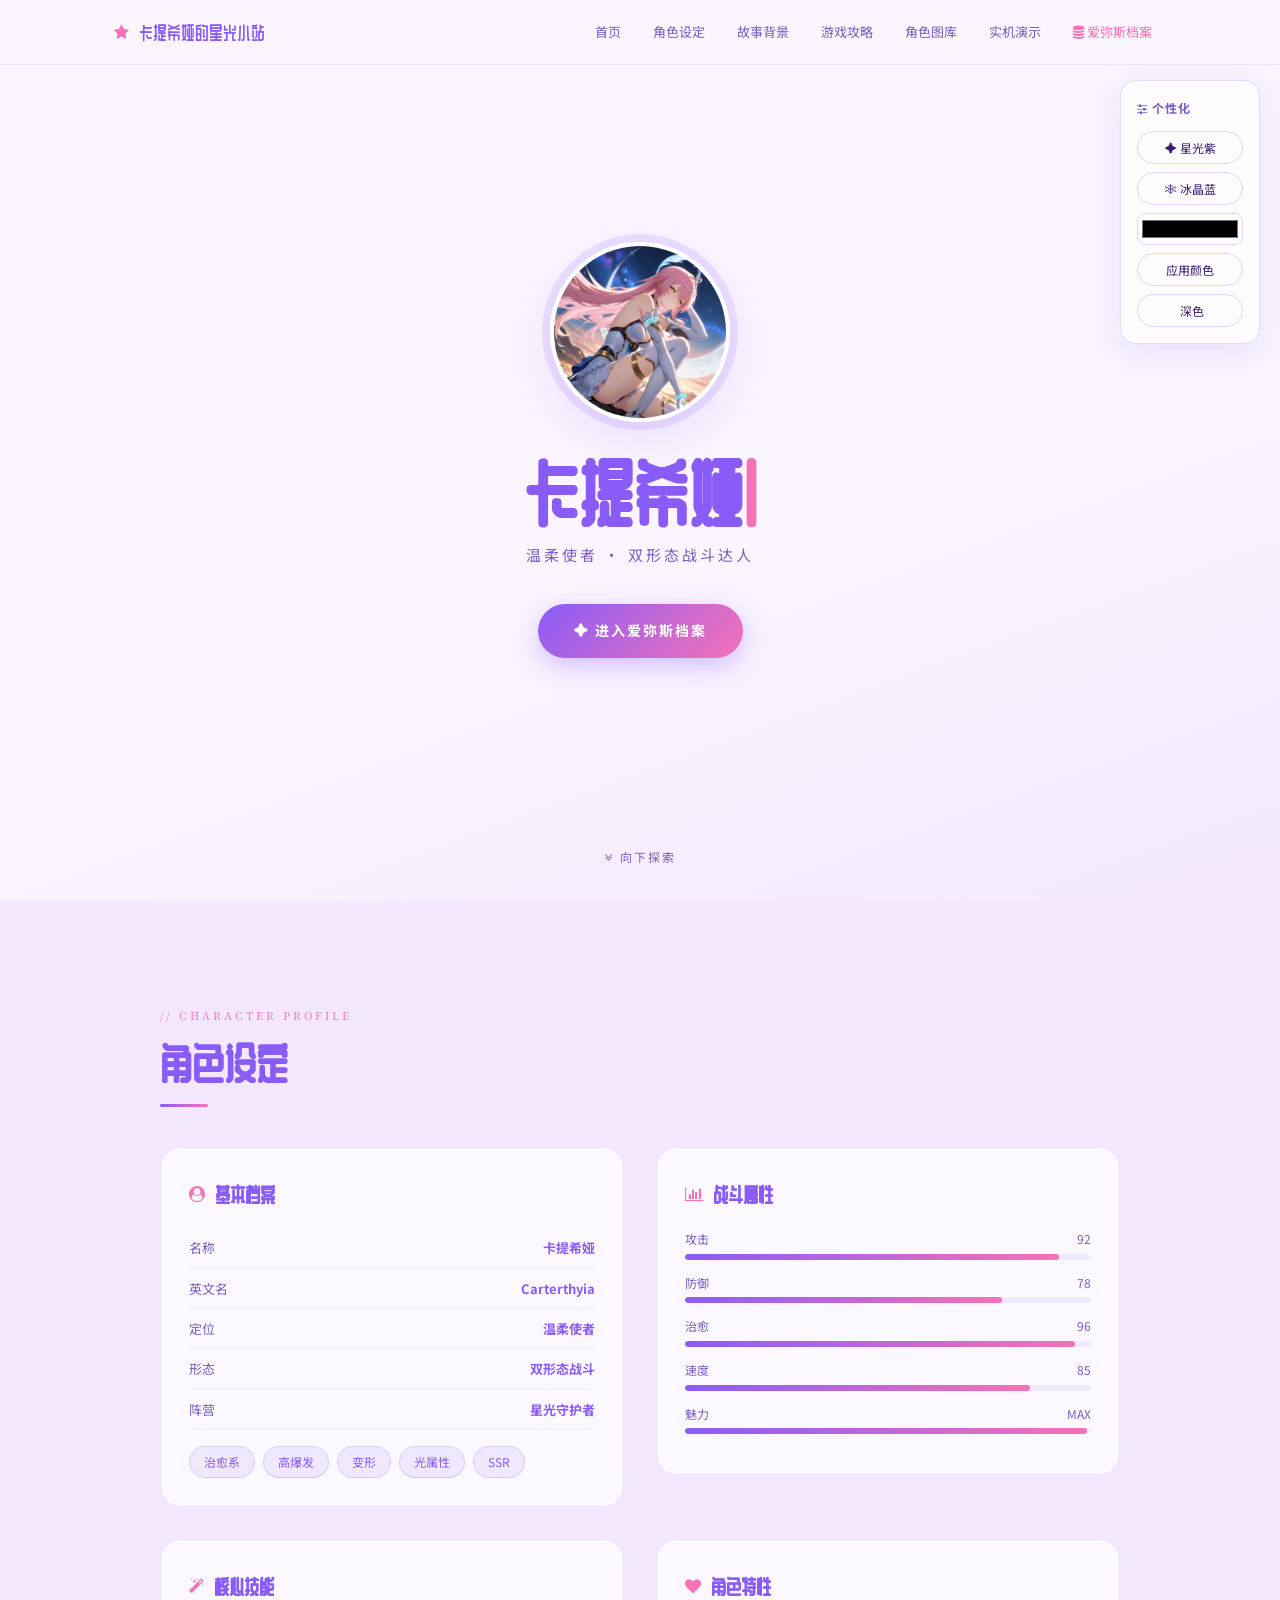
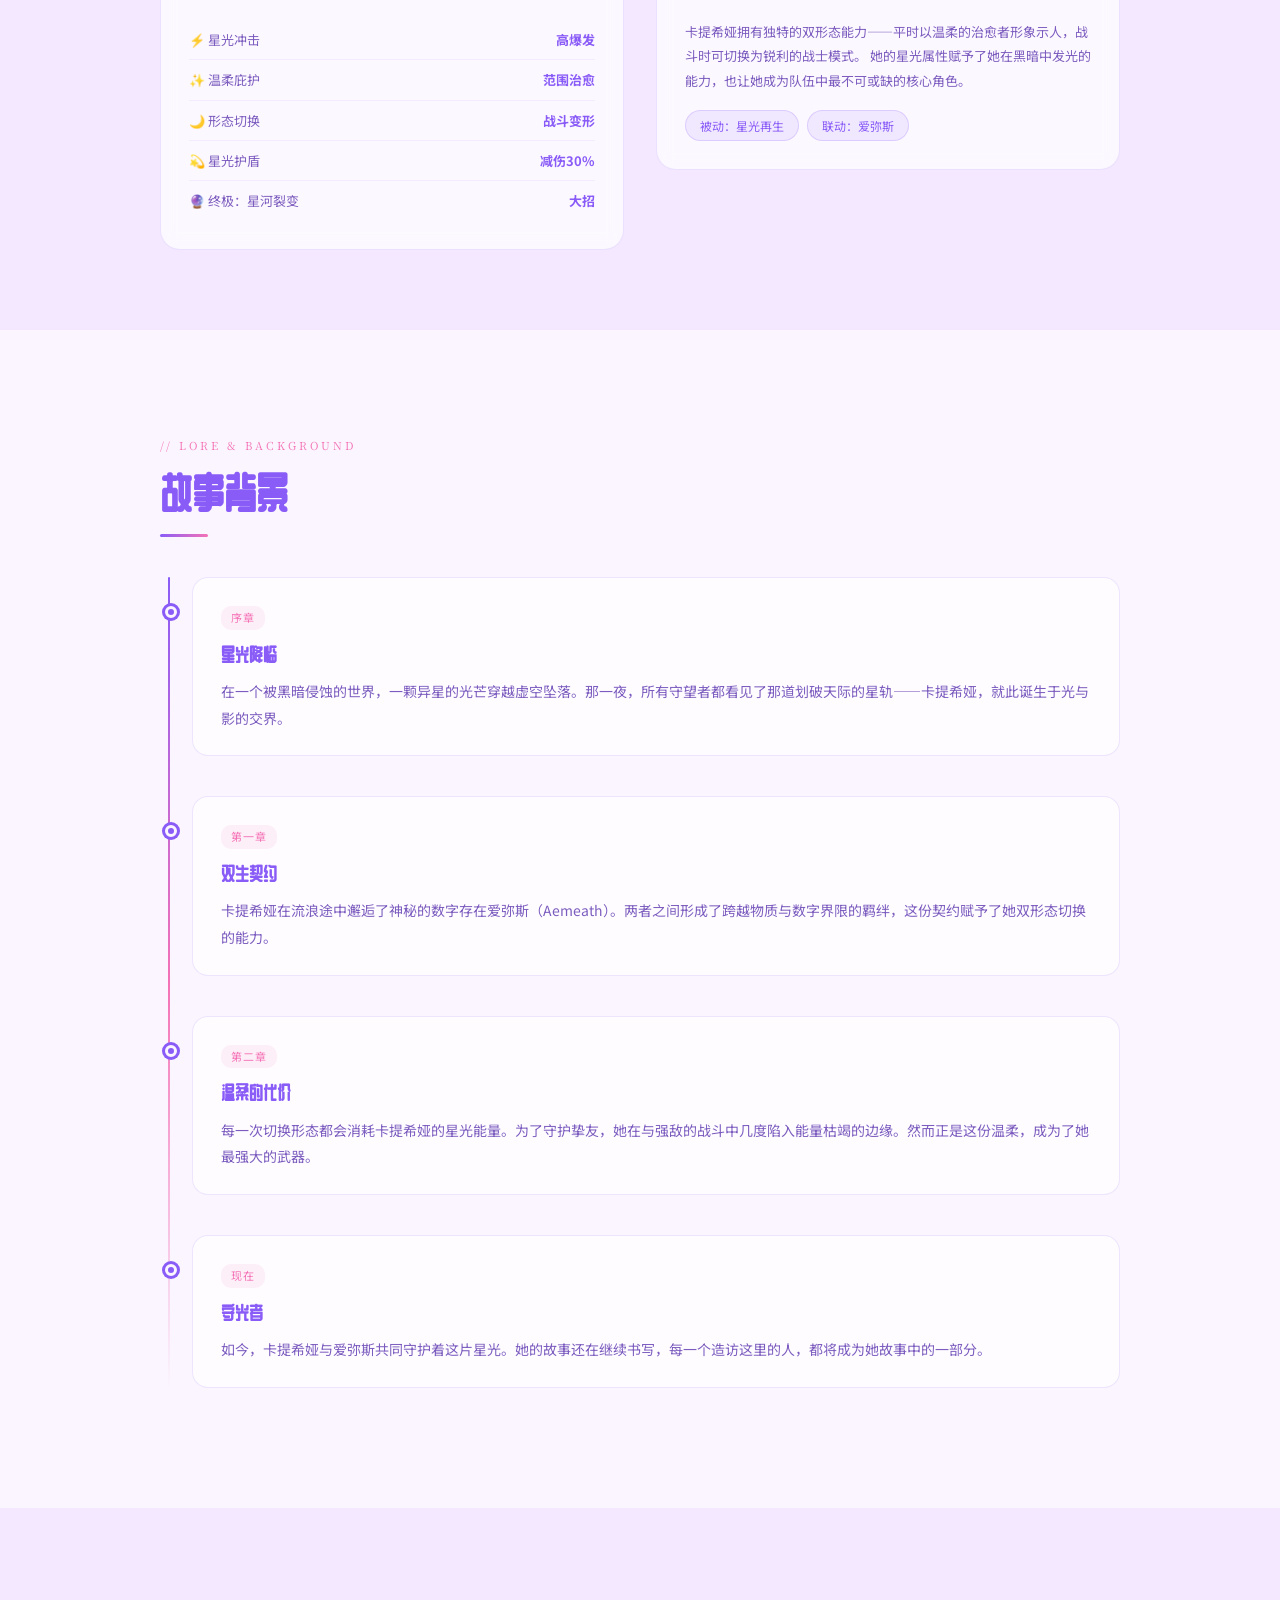
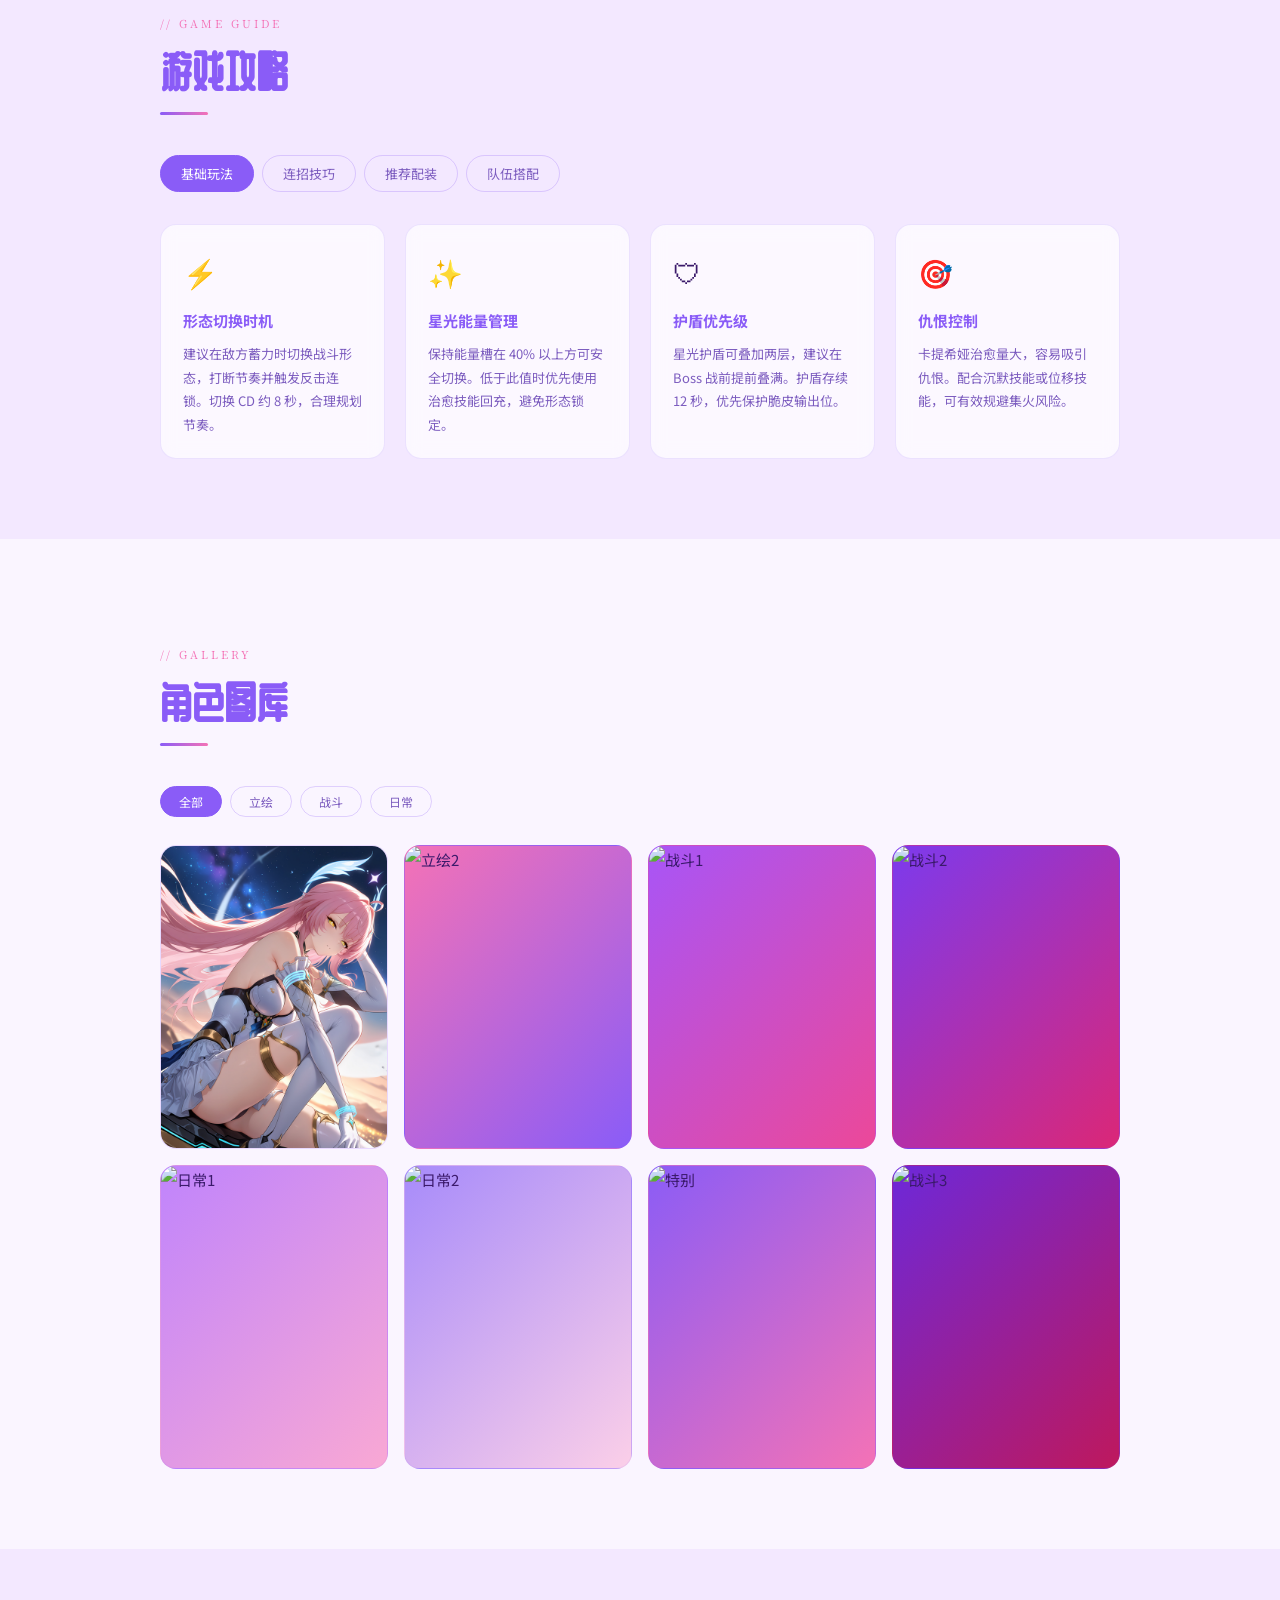
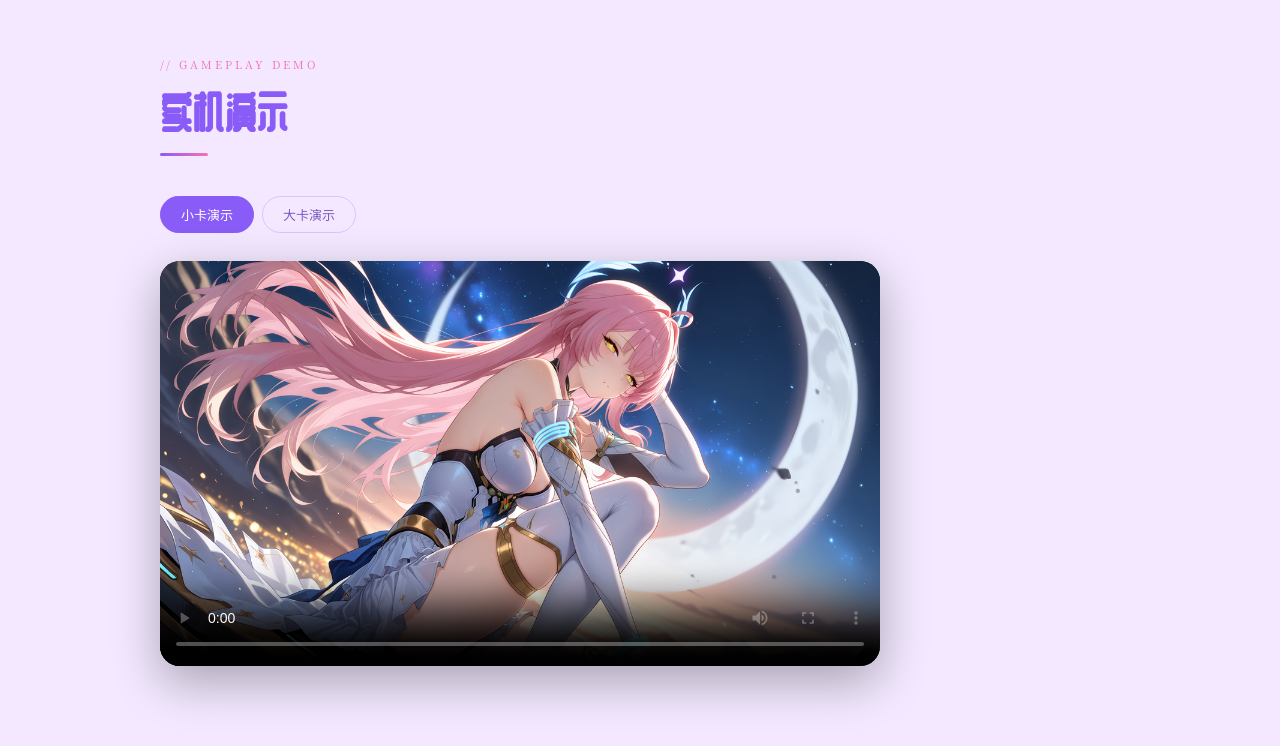
==== commit e7a90e57: "Add files via upload" ====
--- a/index.html
+++ b/index.html
@@ -5,513 +5,1080 @@
   <meta name="viewport" content="width=device-width, initial-scale=1.0">
   <title>卡提希娅的星光小站</title>
 
-  <!-- Favicon 缓存破坏 -->
   <link rel="icon" href="favicon/13.ico?v=20240626" type="image/x-icon">
   <link rel="shortcut icon" href="favicon/13.ico?v=20240626" type="image/x-icon">
   <link rel="icon" type="image/png" sizes="16x16" href="favicon/16.png?v=20240626">
   <link rel="icon" type="image/png" sizes="32x32" href="favicon/1.png?v=20240626">
 
+  <link href="https://fonts.googleapis.com/css2?family=Noto+Serif+SC:wght@300;400;600&family=Noto+Sans+SC:wght@300;400;700&family=ZCOOL+QingKe+HuangYou&display=swap" rel="stylesheet">
   <link rel="stylesheet" href="https://cdn.jsdelivr.net/npm/font-awesome@4.7.0/css/font-awesome.min.css">
-  <link rel="stylesheet" href="style.css">
+
+  <style>
+  /* ============ RESET ============ */
+  *, *::before, *::after { box-sizing: border-box; margin: 0; padding: 0; }
+  html { scroll-behavior: smooth; }
+
+  /* ============ VARIABLES ============ */
+  :root {
+    --primary:   #8a5cf7;
+    --secondary: #c084fc;
+    --accent:    #f472b6;
+    --bg:        #faf5ff;
+    --bg2:       #f3e8ff;
+    --text:      #3b1a6b;
+    --text-soft: #7c5cbf;
+    --white:     #ffffff;
+    --card-bg:   rgba(255,255,255,0.7);
+    --shadow:    rgba(138,92,247,0.15);
+    --transition: 0.35s cubic-bezier(.4,0,.2,1);
+  }
+
+  /* Dark mode */
+  body.dark-mode {
+    --primary:   #a78bfa;
+    --secondary: #c084fc;
+    --accent:    #f9a8d4;
+    --bg:        #0f0720;
+    --bg2:       #1a0d35;
+    --text:      #e9d5ff;
+    --text-soft: #c4b5fd;
+    --card-bg:   rgba(26,13,53,0.8);
+    --shadow:    rgba(167,139,250,0.2);
+  }
+
+  /* ============ BASE ============ */
+  body {
+    background: var(--bg);
+    color: var(--text);
+    font-family: 'Noto Sans SC', sans-serif;
+    font-size: 15px;
+    line-height: 1.8;
+    transition: background var(--transition), color var(--transition);
+    overflow-x: hidden;
+  }
+
+  /* ============ STAR CANVAS ============ */
+  #starBg {
+    position: fixed;
+    inset: 0;
+    pointer-events: none;
+    z-index: 0;
+    opacity: 0.5;
+  }
+
+  /* ============ NAVBAR ============ */
+  .navbar {
+    position: fixed;
+    top: 0; left: 0; right: 0;
+    z-index: 999;
+    background: rgba(250,245,255,0.85);
+    backdrop-filter: blur(16px);
+    -webkit-backdrop-filter: blur(16px);
+    border-bottom: 1px solid rgba(138,92,247,0.12);
+    transition: background var(--transition), box-shadow var(--transition);
+  }
+  body.dark-mode .navbar {
+    background: rgba(15,7,32,0.88);
+    border-bottom-color: rgba(167,139,250,0.15);
+  }
+  .navbar.scrolled { box-shadow: 0 4px 24px var(--shadow); }
+
+  .nav-container {
+    max-width: 1100px;
+    margin: 0 auto;
+    padding: 0 24px;
+    height: 64px;
+    display: flex;
+    align-items: center;
+    justify-content: space-between;
+  }
+
+  .nav-logo {
+    display: flex;
+    align-items: center;
+    gap: 10px;
+    font-family: 'ZCOOL QingKe HuangYou', cursive;
+    font-size: 18px;
+    color: var(--primary);
+    text-decoration: none;
+  }
+  .nav-logo i { font-size: 16px; color: var(--accent); }
+
+  .nav-menu {
+    display: flex;
+    gap: 4px;
+    list-style: none;
+  }
+
+  .nav-link {
+    display: block;
+    padding: 6px 14px;
+    border-radius: 20px;
+    color: var(--text-soft);
+    text-decoration: none;
+    font-size: 13px;
+    font-weight: 400;
+    transition: all var(--transition);
+  }
+  .nav-link:hover, .nav-link.active {
+    background: rgba(138,92,247,0.1);
+    color: var(--primary);
+  }
+  .nav-link.special { color: var(--accent) !important; }
+  .nav-link.special:hover { background: rgba(244,114,182,0.1); }
+
+  .nav-toggle {
+    display: none;
+    cursor: pointer;
+    font-size: 20px;
+    color: var(--primary);
+  }
+
+  /* ============ CONTROL PANEL ============ */
+  .control-panel {
+    position: fixed;
+    right: 20px;
+    top: 80px;
+    z-index: 900;
+    background: var(--card-bg);
+    backdrop-filter: blur(12px);
+    border: 1px solid rgba(138,92,247,0.2);
+    border-radius: 16px;
+    padding: 16px;
+    display: flex;
+    flex-direction: column;
+    gap: 8px;
+    box-shadow: 0 8px 32px var(--shadow);
+    min-width: 140px;
+  }
+  .control-panel h3 {
+    font-size: 12px;
+    color: var(--text-soft);
+    letter-spacing: 1px;
+    margin-bottom: 4px;
+  }
+  .control-btn {
+    padding: 7px 14px;
+    border: 1px solid rgba(138,92,247,0.25);
+    border-radius: 20px;
+    background: transparent;
+    color: var(--text);
+    font-size: 12px;
+    cursor: pointer;
+    transition: all var(--transition);
+    font-family: inherit;
+  }
+  .control-btn:hover {
+    background: var(--primary);
+    color: #fff;
+    border-color: var(--primary);
+  }
+  #customColorPicker {
+    width: 100%;
+    height: 32px;
+    border-radius: 8px;
+    border: 1px solid rgba(138,92,247,0.25);
+    cursor: pointer;
+    background: transparent;
+    padding: 2px;
+  }
+
+  /* ============ SECTIONS COMMON ============ */
+  section {
+    position: relative;
+    z-index: 1;
+    padding: 100px 24px 80px;
+  }
+
+  .section-inner {
+    max-width: 960px;
+    margin: 0 auto;
+  }
+
+  .section-tag {
+    display: inline-block;
+    font-size: 11px;
+    letter-spacing: 3px;
+    text-transform: uppercase;
+    color: var(--accent);
+    margin-bottom: 12px;
+    font-family: 'Noto Serif SC', serif;
+  }
+
+  .section-title {
+    font-family: 'ZCOOL QingKe HuangYou', cursive;
+    font-size: clamp(28px, 5vw, 42px);
+    color: var(--primary);
+    margin-bottom: 16px;
+    line-height: 1.2;
+  }
+
+  .section-divider {
+    width: 48px;
+    height: 3px;
+    background: linear-gradient(90deg, var(--primary), var(--accent));
+    border-radius: 2px;
+    margin-bottom: 40px;
+  }
+
+  /* Section animate */
+  .section-animate {
+    opacity: 0;
+    transform: translateY(30px);
+    transition: opacity 0.7s ease, transform 0.7s ease;
+  }
+  .section-animate.visible {
+    opacity: 1;
+    transform: translateY(0);
+  }
+
+  /* ============ HOME ============ */
+  #home {
+    min-height: 100vh;
+    display: flex;
+    align-items: center;
+    justify-content: center;
+    text-align: center;
+    padding-top: 80px;
+    background: linear-gradient(160deg, var(--bg) 60%, var(--bg2));
+  }
+
+  .home-container { max-width: 600px; }
+
+  .carterthyia-avatar {
+    width: 180px;
+    height: 180px;
+    border-radius: 50%;
+    object-fit: cover;
+    border: 4px solid var(--white);
+    box-shadow: 0 0 0 8px rgba(138,92,247,0.15), 0 16px 48px var(--shadow);
+    margin-bottom: 28px;
+    animation: float 4s ease-in-out infinite;
+  }
+  @keyframes float {
+    0%,100% { transform: translateY(0); }
+    50%      { transform: translateY(-10px); }
+  }
+
+  .character-title {
+    font-family: 'ZCOOL QingKe HuangYou', cursive;
+    font-size: clamp(40px, 8vw, 72px);
+    color: var(--primary);
+    line-height: 1;
+    margin-bottom: 12px;
+  }
+  /* Typewriter cursor */
+  .typewriter::after {
+    content: '|';
+    animation: blink 1s step-end infinite;
+    color: var(--accent);
+  }
+  @keyframes blink { 0%,100%{opacity:1} 50%{opacity:0} }
+
+  .character-desc {
+    font-size: 15px;
+    color: var(--text-soft);
+    letter-spacing: 3px;
+    margin-bottom: 36px;
+  }
+
+  .btn {
+    display: inline-block;
+    padding: 14px 36px;
+    background: linear-gradient(135deg, var(--primary), var(--accent));
+    color: #fff;
+    border-radius: 30px;
+    text-decoration: none;
+    font-size: 14px;
+    font-weight: 700;
+    letter-spacing: 2px;
+    box-shadow: 0 8px 24px rgba(138,92,247,0.35);
+    transition: transform var(--transition), box-shadow var(--transition);
+  }
+  .btn:hover {
+    transform: translateY(-3px);
+    box-shadow: 0 12px 32px rgba(138,92,247,0.5);
+  }
+
+  .scroll-hint {
+    position: absolute;
+    bottom: 32px;
+    left: 50%;
+    transform: translateX(-50%);
+    color: var(--text-soft);
+    font-size: 12px;
+    letter-spacing: 2px;
+    animation: bounce 2s infinite;
+  }
+  @keyframes bounce { 0%,100%{transform:translateX(-50%) translateY(0)} 50%{transform:translateX(-50%) translateY(6px)} }
+
+  /* ============ ABOUT ============ */
+  #about { background: var(--bg2); }
+
+  .about-grid {
+    display: grid;
+    grid-template-columns: 1fr 1fr;
+    gap: 32px;
+    align-items: start;
+  }
+
+  .about-card {
+    background: var(--card-bg);
+    border: 1px solid rgba(138,92,247,0.15);
+    border-radius: 20px;
+    padding: 28px;
+    backdrop-filter: blur(8px);
+    transition: transform var(--transition), box-shadow var(--transition);
+  }
+  .about-card:hover {
+    transform: translateY(-4px);
+    box-shadow: 0 12px 36px var(--shadow);
+  }
+  .about-card h3 {
+    font-family: 'ZCOOL QingKe HuangYou', cursive;
+    font-size: 20px;
+    color: var(--primary);
+    margin-bottom: 16px;
+    display: flex;
+    align-items: center;
+    gap: 10px;
+  }
+  .about-card h3 i { color: var(--accent); font-size: 16px; }
+
+  .stat-row {
+    display: flex;
+    justify-content: space-between;
+    align-items: center;
+    padding: 8px 0;
+    border-bottom: 1px solid rgba(138,92,247,0.08);
+    font-size: 13px;
+  }
+  .stat-row:last-child { border-bottom: none; }
+  .stat-label { color: var(--text-soft); }
+  .stat-value { color: var(--primary); font-weight: 700; }
+
+  .tag-cloud { display: flex; flex-wrap: wrap; gap: 8px; margin-top: 8px; }
+  .tag {
+    padding: 4px 14px;
+    border-radius: 20px;
+    background: rgba(138,92,247,0.1);
+    color: var(--primary);
+    font-size: 12px;
+    border: 1px solid rgba(138,92,247,0.2);
+  }
+
+  .stat-bar-row { margin-bottom: 12px; }
+  .stat-bar-label {
+    display: flex;
+    justify-content: space-between;
+    font-size: 12px;
+    color: var(--text-soft);
+    margin-bottom: 4px;
+  }
+  .stat-bar-track {
+    height: 6px;
+    background: rgba(138,92,247,0.1);
+    border-radius: 3px;
+    overflow: hidden;
+  }
+  .stat-bar-fill {
+    height: 100%;
+    background: linear-gradient(90deg, var(--primary), var(--accent));
+    border-radius: 3px;
+    transition: width 1.2s cubic-bezier(.4,0,.2,1);
+    width: 0;
+  }
+  .visible .stat-bar-fill { width: var(--w); }
+
+  /* ============ STORY ============ */
+  #story { background: var(--bg); }
+
+  .story-timeline {
+    position: relative;
+    padding-left: 32px;
+  }
+  .story-timeline::before {
+    content: '';
+    position: absolute;
+    left: 8px; top: 0; bottom: 0;
+    width: 2px;
+    background: linear-gradient(180deg, var(--primary), var(--accent), transparent);
+    border-radius: 1px;
+  }
+
+  .story-node {
+    position: relative;
+    margin-bottom: 40px;
+    background: var(--card-bg);
+    border: 1px solid rgba(138,92,247,0.15);
+    border-radius: 16px;
+    padding: 24px 24px 24px 28px;
+    backdrop-filter: blur(8px);
+  }
+  .story-node::before {
+    content: '';
+    position: absolute;
+    left: -28px; top: 28px;
+    width: 12px; height: 12px;
+    border-radius: 50%;
+    background: var(--primary);
+    border: 3px solid var(--bg);
+    box-shadow: 0 0 0 3px var(--primary);
+  }
+  .story-node h3 {
+    font-family: 'ZCOOL QingKe HuangYou', cursive;
+    font-size: 18px;
+    color: var(--primary);
+    margin-bottom: 8px;
+  }
+  .story-node p { color: var(--text-soft); font-size: 14px; line-height: 1.9; }
+  .story-node .chapter-tag {
+    display: inline-block;
+    font-size: 11px;
+    padding: 2px 10px;
+    background: rgba(244,114,182,0.1);
+    color: var(--accent);
+    border-radius: 10px;
+    margin-bottom: 8px;
+    letter-spacing: 1px;
+  }
+
+  /* ============ GUIDE ============ */
+  #guide { background: var(--bg2); }
+
+  .tab-bar {
+    display: flex;
+    gap: 8px;
+    margin-bottom: 32px;
+    flex-wrap: wrap;
+  }
+  .tab-btn {
+    padding: 8px 20px;
+    border-radius: 20px;
+    border: 1px solid rgba(138,92,247,0.25);
+    background: transparent;
+    color: var(--text-soft);
+    font-size: 13px;
+    cursor: pointer;
+    transition: all var(--transition);
+    font-family: inherit;
+  }
+  .tab-btn.active, .tab-btn:hover {
+    background: var(--primary);
+    color: #fff;
+    border-color: var(--primary);
+  }
+
+  .guide-content { display: none; }
+  .guide-content.active { display: block; }
+
+  .guide-grid {
+    display: grid;
+    grid-template-columns: repeat(auto-fit, minmax(220px, 1fr));
+    gap: 20px;
+  }
+  .guide-card {
+    background: var(--card-bg);
+    border: 1px solid rgba(138,92,247,0.15);
+    border-radius: 16px;
+    padding: 22px;
+    backdrop-filter: blur(8px);
+    transition: transform var(--transition), box-shadow var(--transition);
+  }
+  .guide-card:hover { transform: translateY(-3px); box-shadow: 0 8px 24px var(--shadow); }
+  .guide-card .guide-icon { font-size: 28px; margin-bottom: 10px; }
+  .guide-card h4 {
+    font-size: 15px;
+    color: var(--primary);
+    margin-bottom: 8px;
+    font-weight: 700;
+  }
+  .guide-card p { font-size: 13px; color: var(--text-soft); line-height: 1.8; }
+
+  /* ============ GALLERY ============ */
+  #gallery { background: var(--bg); }
+
+  .gallery-filter {
+    display: flex;
+    gap: 8px;
+    margin-bottom: 28px;
+    flex-wrap: wrap;
+  }
+  .gallery-tab {
+    padding: 6px 18px;
+    border-radius: 20px;
+    border: 1px solid rgba(138,92,247,0.25);
+    background: transparent;
+    color: var(--text-soft);
+    font-size: 12px;
+    cursor: pointer;
+    transition: all var(--transition);
+    font-family: inherit;
+  }
+  .gallery-tab.active, .gallery-tab:hover {
+    background: var(--primary);
+    color: #fff;
+    border-color: var(--primary);
+  }
+
+  .gallery-grid {
+    display: grid;
+    grid-template-columns: repeat(auto-fill, minmax(200px, 1fr));
+    gap: 16px;
+  }
+  .gallery-img {
+    border-radius: 16px;
+    overflow: hidden;
+    aspect-ratio: 3/4;
+    background: var(--bg2);
+    cursor: pointer;
+    position: relative;
+    border: 1px solid rgba(138,92,247,0.1);
+    transition: transform var(--transition), box-shadow var(--transition);
+  }
+  .gallery-img img {
+    width: 100%; height: 100%;
+    object-fit: cover;
+    display: block;
+    transition: transform 0.5s ease;
+  }
+  .gallery-img:hover { transform: translateY(-4px); box-shadow: 0 12px 32px var(--shadow); }
+  .gallery-img:hover img { transform: scale(1.05); }
+  .gallery-img .img-overlay {
+    position: absolute;
+    inset: 0;
+    background: linear-gradient(transparent 50%, rgba(138,92,247,0.7));
+    opacity: 0;
+    transition: opacity var(--transition);
+    display: flex;
+    align-items: flex-end;
+    padding: 16px;
+    color: #fff;
+    font-size: 13px;
+  }
+  .gallery-img:hover .img-overlay { opacity: 1; }
+
+  /* Image Modal */
+  .img-modal {
+    position: fixed;
+    inset: 0;
+    z-index: 2000;
+    background: rgba(0,0,0,0.85);
+    display: flex;
+    align-items: center;
+    justify-content: center;
+    opacity: 0;
+    pointer-events: none;
+    transition: opacity var(--transition);
+  }
+  .img-modal.open { opacity: 1; pointer-events: all; }
+  .img-modal img {
+    max-width: 90vw;
+    max-height: 90vh;
+    border-radius: 12px;
+    box-shadow: 0 24px 80px rgba(0,0,0,0.6);
+  }
+  .img-modal-close {
+    position: absolute;
+    top: 24px; right: 24px;
+    color: #fff;
+    font-size: 28px;
+    cursor: pointer;
+    width: 44px; height: 44px;
+    border-radius: 50%;
+    background: rgba(255,255,255,0.1);
+    display: flex; align-items: center; justify-content: center;
+    transition: background var(--transition);
+  }
+  .img-modal-close:hover { background: rgba(255,255,255,0.25); }
+
+  /* ============ DEMO ============ */
+  #demo { background: var(--bg2); }
+
+  .video-tabs {
+    display: flex;
+    gap: 8px;
+    margin-bottom: 28px;
+  }
+
+  .video-wrap {
+    border-radius: 20px;
+    overflow: hidden;
+    background: #000;
+    position: relative;
+    max-width: 720px;
+    aspect-ratio: 16/9;
+    box-shadow: 0 16px 48px rgba(0,0,0,0.3);
+  }
+  .video-wrap video {
+    width: 100%; height: 100%;
+    object-fit: cover;
+    display: block;
+  }
+  .video-cover {
+    position: absolute;
+    inset: 0;
+    display: flex;
+    align-items: center;
+    justify-content: center;
+    background: rgba(0,0,0,0.4);
+    cursor: pointer;
+    transition: background var(--transition);
+  }
+  .video-cover:hover { background: rgba(0,0,0,0.2); }
+  .play-btn {
+    width: 64px; height: 64px;
+    border-radius: 50%;
+    background: rgba(138,92,247,0.9);
+    display: flex; align-items: center; justify-content: center;
+    color: #fff;
+    font-size: 22px;
+    box-shadow: 0 0 32px rgba(138,92,247,0.5);
+    transition: transform var(--transition);
+  }
+  .video-cover:hover .play-btn { transform: scale(1.1); }
+
+  /* ============ BACK TO TOP ============ */
+  .back-to-top {
+    position: fixed;
+    bottom: 32px; right: 24px;
+    z-index: 800;
+    width: 44px; height: 44px;
+    border-radius: 50%;
+    background: var(--primary);
+    color: #fff;
+    display: flex; align-items: center; justify-content: center;
+    cursor: pointer;
+    box-shadow: 0 4px 16px var(--shadow);
+    opacity: 0;
+    pointer-events: none;
+    transition: all var(--transition);
+  }
+  .back-to-top.visible { opacity: 1; pointer-events: all; }
+  .back-to-top:hover { transform: translateY(-3px); }
+
+  /* ============ MOBILE ============ */
+  @media (max-width: 768px) {
+    .nav-menu { display: none; flex-direction: column; position: absolute; top: 64px; left: 0; right: 0; background: var(--bg); padding: 16px; border-bottom: 1px solid rgba(138,92,247,0.12); }
+    .nav-menu.active { display: flex; }
+    .nav-toggle { display: block; }
+    .about-grid { grid-template-columns: 1fr; }
+    .control-panel { right: 8px; top: 72px; min-width: 120px; }
+  }
+  </style>
 </head>
-<body>
-  <!-- 导航 -->
-  <nav class="navbar">
-    <div class="nav-container">
-      <div class="nav-logo"><i class="fa fa-star"></i><span>卡提希娅的星光小站</span></div>
-      <ul class="nav-menu">
-        <li class="nav-item"><a href="#home" class="nav-link">首页</a></li>
-        <li class="nav-item"><a href="#about" class="nav-link">角色设定</a></li>
-        <li class="nav-item"><a href="#story" class="nav-link">故事背景</a></li>
-        <li class="nav-item"><a href="#guide" class="nav-link">游戏攻略</a></li>
-        <li class="nav-item"><a href="#gallery" class="nav-link">角色图库</a></li>
-        <li class="nav-item"><a href="#demo" class="nav-link">实机演示</a></li>
-      </ul>
-      <div class="nav-toggle"><i class="fa fa-bars"></i></div>
-    </div>
-  </nav>
-
-  <!-- 控制面板 -->
-  <div class="control-panel">
-    <h3><i class="fa fa-sliders"></i> 个性化设置</h3>
-    <button class="control-btn" onclick="switchTheme('purple')"><i class="fa fa-palette"></i> 银紫色主题</button>
-    <button class="control-btn" onclick="switchTheme('blue')"><i class="fa fa-snowflake-o"></i> 冰蓝色主题</button>
-    <div class="color-picker-wrap">
-      <label><i class="fa fa-eyedropper"></i> 自定义主色调：</label>
-      <input type="color" id="customColorPicker" value="#8a5cf7">
-      <button class="control-btn" onclick="applyCustomTheme()">应用</button>
-    </div>
-    <button class="control-btn" onclick="toggleDarkMode()"><i class="fa fa-moon"></i> 深色模式</button>
+
+<body class="main-site">
+
+<canvas id="starBg"></canvas>
+
+<!-- NAVBAR -->
+<nav class="navbar" id="navbar">
+  <div class="nav-container">
+    <a class="nav-logo" href="#home"><i class="fa fa-star"></i><span>卡提希娅的星光小站</span></a>
+    <ul class="nav-menu" id="navMenu">
+      <li><a href="#home"    class="nav-link">首页</a></li>
+      <li><a href="#about"   class="nav-link">角色设定</a></li>
+      <li><a href="#story"   class="nav-link">故事背景</a></li>
+      <li><a href="#guide"   class="nav-link">游戏攻略</a></li>
+      <li><a href="#gallery" class="nav-link">角色图库</a></li>
+      <li><a href="#demo"    class="nav-link">实机演示</a></li>
+      <li><a href="aemeath.html" class="nav-link special"><i class="fa fa-database"></i> 爱弥斯档案</a></li>
+    </ul>
+    <div class="nav-toggle" id="navToggle"><i class="fa fa-bars"></i></div>
   </div>
-
-  <!-- 回到顶部 -->
-  <div class="back-to-top hidden"><i class="fa fa-arrow-up"></i></div>
-
-  <!-- 首页 -->
-  <section id="home" class="home-section section-animate">
-    <div class="home-container">
-      <img src="images/1.jpg" alt="卡提希娅头像" class="carterthyia-avatar">
-      <h1 class="character-title typewriter">卡提希娅（芙露德莉丝）</h1>
-      <p class="character-desc">于光影中守护的温柔使者 · 双形态战斗达人</p>
-      <div class="home-btns">
-        <a href="#gallery" class="btn">进入角色图库</a>
-        <a href="#demo" class="btn btn-secondary">查看实机演示</a>
-        <a href="index2.html" class="btn">前往爱弥斯站</a>
-      </div>
-    </div>
-  </section>
-
-  <!-- 角色设定 -->
-  <section id="about" class="section-animate">
-    <div class="section-header"><h2><i class="fa fa-user-circle"></i> 角色设定</h2><div class="section-divider"></div></div>
-    <div class="card-animate">
-      <div class="about-info"><span class="info-label">姓名：</span><span>卡提希娅（Carterthyia）</span></div>
-      <div class="about-info"><span class="info-label">特质：</span><span>穿梭于光影之间，拥有温柔的力量，兼具顽皮与沉稳</span></div>
-      <div class="about-info"><span class="info-label">形态：</span><span>迅刀形态（小卡） / 巨剑形态（大卡·芙露德莉丝）</span></div>
-      <div class="about-info"><span class="info-label">称号：</span><span>芙露德莉斯（黎那汐塔圣女、岁主共鸣者）</span></div>
-      <div class="about-info"><span class="info-label">核心技能：</span><span>气刃回旋、风轨突袭、终结技「苍穹崩裂」（真实伤害）</span></div>
-    </div>
-  </section>
-
-  <!-- 故事背景 -->
-  <section id="story" class="section-animate">
-    <div class="section-header"><h2><i class="fa fa-book-open"></i> 角色故事背景</h2><div class="section-divider"></div></div>
-    <div class="card-animate">
-      <button id="storyToggle" class="btn" onclick="toggleStory()"><i class="fa fa-chevron-up"></i> 收起故事</button>
-      <div id="storyContent" class="story-paragraph">
-        <p class="story-title">【出身与命运的转折】</p>
-        <p>卡提希娅原本是埃格拉小镇的普通少女，性格顽皮自由，热爱生活，喜欢喝酒与恶作剧，对小镇外的世界充满好奇。在一次小镇的岁主感恩礼祭典上，她意外扰乱了仪式流程，被隐海修会施以惩罚，却也正是这次“意外”，让她的命运与神明、鸣式紧密相连。</p>
-        <p class="story-title">【芙露德莉丝的名号】</p>
-        <p>在旅程中，她偶然与鸣式利维亚坦产生共鸣，获得了强大的力量，同时被赋予了“芙露德莉丝”的名号，被黎那汐塔的人们视为圣女和岁主共鸣者。</p>
-        <p class="story-title">【双形态的秘密】</p>
-        <p>作为首位常态与觉醒双形态角色，卡提希娅可以自由切换迅刀与巨剑形态。迅刀形态（小卡）保留了她原本的顽皮与敏捷，作战风格灵动飘逸；巨剑形态（大卡·芙露德莉丝）则展现出沉稳与威严，力量大幅提升。</p>
-        <p class="story-title">【现况与未来】</p>
-        <p>如今的卡提希娅，早已不是那个小镇上的顽皮少女，她在一次次战斗与抉择中成长，逐渐明白自己的使命。她一边守护着身边的人，一边探寻着鸣式与神明的秘密，未来的旅程仍充满未知，但她始终带着那份温柔与勇气，砥砺前行。</p>
-      </div>
-    </div>
-  </section>
-
-  <!-- 游戏攻略 -->
-  <section id="guide" class="section-animate">
-    <div class="section-header"><h2><i class="fa fa-gamepad"></i> 游戏攻略指南</h2><div class="section-divider"></div></div>
-    <div class="card-animate">
-      <div class="guide-tabs">
-        <button class="tab-btn active" data-tab="core" onclick="switchGuideTab('core')">核心玩法</button>
-        <button class="tab-btn" data-tab="weapon" onclick="switchGuideTab('weapon')">武器选择</button>
-        <button class="tab-btn" data-tab="team" onclick="switchGuideTab('team')">配队推荐</button>
-        <button class="tab-btn" data-tab="artifact" onclick="switchGuideTab('artifact')">声骸搭配</button>
-      </div>
-      <div id="coreContent" class="guide-content">
-        <p class="story-title">一、定位与核心机制</p>
-        <p>卡提希娅定位为气动主C，在V3.0版本中，逆境深塔榜单排名T0，冥歌海墟榜单排名T1，是当前版本异常体系中风蚀效应的核心输出角色。</p>
-        <p class="story-title">二、输出循环技巧</p>
-        <p>1. 常规循环：普攻连段 → 气刃回旋（叠加风蚀） → 风轨突袭（位移+补层） → 普攻收尾；</p>
-        <p>2. 爆发循环：开启大招 → 切换巨剑形态 → 风蚀叠加至满层 → 释放「苍穹崩裂」 → 收割残血目标；</p>
-      </div>
-      <div id="weaponContent" class="guide-content hidden">
-        <p class="story-title">一、首选武器（毕业专武）</p>
-        <p>不屈命定之冠：卡提希娅专属武器，无下位替代，刚需抽取。该武器大幅提升风蚀效应伤害，同时增加自身生命值。</p>
-        <p class="story-title">二、平民替代武器</p>
-        <p>裁春、戍关迅刀·镇海、千古洑流等可作为过渡。</p>
-      </div>
-      <div id="teamContent" class="guide-content hidden">
-        <p class="story-title">一、最优配队</p>
-        <p>卡提希娅 + 夏空 + 千咲：风蚀体系拉满，夏空负责挂风蚀，千咲负责治疗与续航。</p>
-        <p class="story-title">二、平民配队</p>
-        <p>卡提希娅 + 气动主 + 散华 / 秧秧 + 白芷，低成本高效运转。</p>
-      </div>
-      <div id="artifactContent" class="guide-content hidden">
-        <p class="story-title">一、毕业套装</p>
-        <p>愿戴荣光之旅五件套：核心声骸套装，最优选择。</p>
-        <p class="story-title">二、过渡套装</p>
-        <p>风之低语四件套 + 生命增幅二件套，或异常猎手五件套。</p>
-      </div>
-    </div>
-  </section>
-
-  <!-- 角色图库 -->
-  <section id="gallery" class="section-animate">
-    <div class="section-header"><h2><i class="fa fa-images"></i> 角色图库</h2><div class="section-divider"></div></div>
-    <div class="card-animate">
-      <div class="gallery-tabs">
-        <button class="gallery-tab active" data-type="all" onclick="filterGallery('all')">全部</button>
-        <button class="gallery-tab" data-type="art" onclick="filterGallery('art')">立绘</button>
-        <button class="gallery-tab" data-type="battle" onclick="filterGallery('battle')">战斗</button>
-        <button class="gallery-tab" data-type="daily" onclick="filterGallery('daily')">日常</button>
-        <button class="gallery-tab" data-type="beauty" onclick="filterGallery('beauty')">美图</button>
-      </div>
-      <div class="gallery-container">
-        <img src="images/1.jpg" data-type="art" class="gallery-img" onclick="previewImage(this.src)" alt="立绘1">
-        <img src="images/2.jpg" data-type="art" class="gallery-img" onclick="previewImage(this.src)" alt="立绘2">
-        <img src="images/3.jpg" data-type="daily" class="gallery-img" onclick="previewImage(this.src)" alt="日常1">
-        <img src="images/4.jpg" data-type="battle" class="gallery-img" onclick="previewImage(this.src)" alt="战斗1">
-        <img src="images/5.jpg" data-type="battle" class="gallery-img" onclick="previewImage(this.src)" alt="战斗2">
-        <img src="images/6.jpg" data-type="daily" class="gallery-img" onclick="previewImage(this.src)" alt="日常2">
-        <img src="images/7.jpg" data-type="art" class="gallery-img" onclick="previewImage(this.src)" alt="立绘3">
-        <img src="images/8.jpg" data-type="battle" class="gallery-img" onclick="previewImage(this.src)" alt="战斗3">
-        <img src="images/123.jpg" data-type="beauty" class="gallery-img" onclick="previewImage(this.src)" alt="美图1">
-        <img src="images/17.jpg" data-type="beauty" class="gallery-img" onclick="previewImage(this.src)" alt="美图2">
-        <img src="images/master.jpg" data-type="beauty" class="gallery-img" onclick="previewImage(this.src)" alt="美图3">
-        <img src="images/167.jpg" data-type="beauty" class="gallery-img" onclick="previewImage(this.src)" alt="美图4">
-        <img src="images/134.jpg" data-type="beauty" class="gallery-img" onclick="previewImage(this.src)" alt="美图5">
-        <img src="images/32.jpg" data-type="beauty" class="gallery-img" onclick="previewImage(this.src)" alt="美图6">
-        <img src="images/kl.jpg" data-type="beauty" class="gallery-img" onclick="previewImage(this.src)" alt="美图7">
-        <img src="images/121.jpg" data-type="beauty" class="gallery-img" onclick="previewImage(this.src)" alt="美图8">
-        <img src="images/12112.jpg" data-type="beauty" class="gallery-img" onclick="previewImage(this.src)" alt="美图9">
-        <img src="images/1221.jpg" data-type="beauty" class="gallery-img" onclick="previewImage(this.src)" alt="美图10">
-        <img src="images/12115.jpg" data-type="beauty" class="gallery-img" onclick="previewImage(this.src)" alt="美图11">
-      </div>
-    </div>
-  </section>
-
-  <!-- 实机演示 -->
-  <section id="demo" class="section-animate">
-    <div class="section-header"><h2><i class="fa fa-film"></i> 实机演示视频</h2><div class="section-divider"></div></div>
-    <div class="card-animate">
-      <div class="gallery-tabs">
-        <button class="gallery-tab active" onclick="switchVideo('small')">小卡（迅刀形态）</button>
-        <button class="gallery-tab" onclick="switchVideo('big')">大卡（芙露德莉丝·巨剑形态）</button>
-      </div>
-      <div id="smallVideo" class="video-container">
-        <div class="video-cover" onclick="playVideo('videoPlayer1',this)"><div class="play-btn"><i class="fa fa-play"></i></div></div>
-        <video class="demo-video" id="videoPlayer1" controls muted playsinline poster="images/1.jpg"><source src="videos/111.mp4" type="video/mp4"></video>
-      </div>
-      <div id="bigVideo" class="video-container hidden">
-        <div class="video-cover" onclick="playVideo('videoPlayer2',this)"><div class="play-btn"><i class="fa fa-play"></i></div></div>
-        <video class="demo-video" id="videoPlayer2" controls muted playsinline poster="images/2.jpg"><source src="videos/12.mp4" type="video/mp4"></video>
-      </div>
-    </div>
-  </section>
-
-  <!-- 图片预览弹窗 -->
-  <div id="imagePreviewModal" class="modal-hidden" onclick="closeImagePreview()">
-    <div class="preview-content">
-      <span class="preview-close">&times;</span>
-      <img src="" alt="角色预览图" id="previewImage">
-    </div>
+</nav>
+
+<!-- CONTROL PANEL -->
+<div class="control-panel">
+  <h3><i class="fa fa-sliders"></i> 个性化</h3>
+  <button class="control-btn" onclick="switchTheme('purple')">✦ 星光紫</button>
+  <button class="control-btn" onclick="switchTheme('blue')">❄ 冰晶蓝</button>
+  <input type="color" id="customColorPicker" title="自定义颜色">
+  <button class="control-btn" onclick="applyCustomTheme()">应用颜色</button>
+  <button class="control-btn" id="darkBtn" onclick="toggleDarkMode()"><i class="fa fa-moon"></i> 深色</button>
+</div>
+
+<!-- ===== HOME ===== -->
+<section id="home" class="section-animate">
+  <div class="home-container">
+    <img src="1.jpg" class="carterthyia-avatar" alt="卡提希娅" onerror="this.style.background='linear-gradient(135deg,#8a5cf7,#f472b6)';this.removeAttribute('src')">
+    <h1 class="character-title typewriter">卡提希娅</h1>
+    <p class="character-desc">温柔使者 · 双形态战斗达人</p>
+    <a href="aemeath.html" class="btn">✦ 进入爱弥斯档案</a>
   </div>
-
-<!-- ================= 整合同一文件版脚本（含 config） ================= -->
+  <div class="scroll-hint"><i class="fa fa-angle-double-down"></i> 向下探索</div>
+</section>
+
+<!-- ===== ABOUT ===== -->
+<section id="about" class="section-animate">
+  <div class="section-inner">
+    <span class="section-tag">// Character Profile</span>
+    <h2 class="section-title">角色设定</h2>
+    <div class="section-divider"></div>
+
+    <div class="about-grid">
+      <!-- 基本信息 -->
+      <div class="about-card">
+        <h3><i class="fa fa-user-circle"></i> 基本档案</h3>
+        <div class="stat-row"><span class="stat-label">名称</span><span class="stat-value">卡提希娅</span></div>
+        <div class="stat-row"><span class="stat-label">英文名</span><span class="stat-value">Carterthyia</span></div>
+        <div class="stat-row"><span class="stat-label">定位</span><span class="stat-value">温柔使者</span></div>
+        <div class="stat-row"><span class="stat-label">形态</span><span class="stat-value">双形态战斗</span></div>
+        <div class="stat-row"><span class="stat-label">阵营</span><span class="stat-value">星光守护者</span></div>
+        <div class="tag-cloud" style="margin-top:16px">
+          <span class="tag">治愈系</span>
+          <span class="tag">高爆发</span>
+          <span class="tag">变形</span>
+          <span class="tag">光属性</span>
+          <span class="tag">SSR</span>
+        </div>
+      </div>
+
+      <!-- 属性面板 -->
+      <div class="about-card">
+        <h3><i class="fa fa-bar-chart"></i> 战斗属性</h3>
+        <div class="stat-bar-row" style="--w:92%">
+          <div class="stat-bar-label"><span>攻击</span><span>92</span></div>
+          <div class="stat-bar-track"><div class="stat-bar-fill"></div></div>
+        </div>
+        <div class="stat-bar-row" style="--w:78%">
+          <div class="stat-bar-label"><span>防御</span><span>78</span></div>
+          <div class="stat-bar-track"><div class="stat-bar-fill"></div></div>
+        </div>
+        <div class="stat-bar-row" style="--w:96%">
+          <div class="stat-bar-label"><span>治愈</span><span>96</span></div>
+          <div class="stat-bar-track"><div class="stat-bar-fill"></div></div>
+        </div>
+        <div class="stat-bar-row" style="--w:85%">
+          <div class="stat-bar-label"><span>速度</span><span>85</span></div>
+          <div class="stat-bar-track"><div class="stat-bar-fill"></div></div>
+        </div>
+        <div class="stat-bar-row" style="--w:99%">
+          <div class="stat-bar-label"><span>魅力</span><span>MAX</span></div>
+          <div class="stat-bar-track"><div class="stat-bar-fill"></div></div>
+        </div>
+      </div>
+
+      <!-- 技能 -->
+      <div class="about-card">
+        <h3><i class="fa fa-magic"></i> 核心技能</h3>
+        <div class="stat-row"><span class="stat-label">⚡ 星光冲击</span><span class="stat-value">高爆发</span></div>
+        <div class="stat-row"><span class="stat-label">✨ 温柔庇护</span><span class="stat-value">范围治愈</span></div>
+        <div class="stat-row"><span class="stat-label">🌙 形态切换</span><span class="stat-value">战斗变形</span></div>
+        <div class="stat-row"><span class="stat-label">💫 星光护盾</span><span class="stat-value">减伤30%</span></div>
+        <div class="stat-row"><span class="stat-label">🔮 终极：星河裂变</span><span class="stat-value">大招</span></div>
+      </div>
+
+      <!-- 特性 -->
+      <div class="about-card">
+        <h3><i class="fa fa-heart"></i> 角色特性</h3>
+        <p style="color:var(--text-soft);font-size:13px;line-height:1.9">
+          卡提希娅拥有独特的双形态能力——平时以温柔的治愈者形象示人，战斗时可切换为锐利的战士模式。
+          她的星光属性赋予了她在黑暗中发光的能力，也让她成为队伍中最不可或缺的核心角色。
+        </p>
+        <div class="tag-cloud" style="margin-top:16px">
+          <span class="tag">被动：星光再生</span>
+          <span class="tag">联动：爱弥斯</span>
+        </div>
+      </div>
+    </div>
+  </div>
+</section>
+
+<!-- ===== STORY ===== -->
+<section id="story" class="section-animate">
+  <div class="section-inner">
+    <span class="section-tag">// Lore & Background</span>
+    <h2 class="section-title">故事背景</h2>
+    <div class="section-divider"></div>
+
+    <div class="story-timeline">
+      <div class="story-node">
+        <span class="chapter-tag">序章</span>
+        <h3>星光降临</h3>
+        <p>在一个被黑暗侵蚀的世界，一颗异星的光芒穿越虚空坠落。那一夜，所有守望者都看见了那道划破天际的星轨——卡提希娅，就此诞生于光与影的交界。</p>
+      </div>
+      <div class="story-node">
+        <span class="chapter-tag">第一章</span>
+        <h3>双生契约</h3>
+        <p>卡提希娅在流浪途中邂逅了神秘的数字存在爱弥斯（Aemeath）。两者之间形成了跨越物质与数字界限的羁绊，这份契约赋予了她双形态切换的能力。</p>
+      </div>
+      <div class="story-node">
+        <span class="chapter-tag">第二章</span>
+        <h3>温柔的代价</h3>
+        <p>每一次切换形态都会消耗卡提希娅的星光能量。为了守护挚友，她在与强敌的战斗中几度陷入能量枯竭的边缘。然而正是这份温柔，成为了她最强大的武器。</p>
+      </div>
+      <div class="story-node">
+        <span class="chapter-tag">现在</span>
+        <h3>守光者</h3>
+        <p>如今，卡提希娅与爱弥斯共同守护着这片星光。她的故事还在继续书写，每一个造访这里的人，都将成为她故事中的一部分。</p>
+      </div>
+    </div>
+  </div>
+</section>
+
+<!-- ===== GUIDE ===== -->
+<section id="guide" class="section-animate">
+  <div class="section-inner">
+    <span class="section-tag">// Game Guide</span>
+    <h2 class="section-title">游戏攻略</h2>
+    <div class="section-divider"></div>
+
+    <div class="tab-bar">
+      <button class="tab-btn active" data-tab="basic" onclick="switchGuideTab('basic')">基础玩法</button>
+      <button class="tab-btn" data-tab="combo" onclick="switchGuideTab('combo')">连招技巧</button>
+      <button class="tab-btn" data-tab="build" onclick="switchGuideTab('build')">推荐配装</button>
+      <button class="tab-btn" data-tab="team" onclick="switchGuideTab('team')">队伍搭配</button>
+    </div>
+
+    <div id="basicContent" class="guide-content active">
+      <div class="guide-grid">
+        <div class="guide-card"><div class="guide-icon">⚡</div><h4>形态切换时机</h4><p>建议在敌方蓄力时切换战斗形态，打断节奏并触发反击连锁。切换 CD 约 8 秒，合理规划节奏。</p></div>
+        <div class="guide-card"><div class="guide-icon">✨</div><h4>星光能量管理</h4><p>保持能量槽在 40% 以上方可安全切换。低于此值时优先使用治愈技能回充，避免形态锁定。</p></div>
+        <div class="guide-card"><div class="guide-icon">🛡</div><h4>护盾优先级</h4><p>星光护盾可叠加两层，建议在 Boss 战前提前叠满。护盾存续 12 秒，优先保护脆皮输出位。</p></div>
+        <div class="guide-card"><div class="guide-icon">🎯</div><h4>仇恨控制</h4><p>卡提希娅治愈量大，容易吸引仇恨。配合沉默技能或位移技能，可有效规避集火风险。</p></div>
+      </div>
+    </div>
+
+    <div id="comboContent" class="guide-content">
+      <div class="guide-grid">
+        <div class="guide-card"><div class="guide-icon">🔥</div><h4>速攻连招</h4><p>星光冲击 → 形态切换 → 终极技 → 普攻 ×3。此连招在 3 秒内可打出约 280% 攻击力的爆发伤害。</p></div>
+        <div class="guide-card"><div class="guide-icon">💫</div><h4>持续输出流</h4><p>维持治愈形态，利用被动星光再生持续回血，配合队友控制技能稳步推进，适合长战。</p></div>
+        <div class="guide-card"><div class="guide-icon">🌙</div><h4>双形态循环</h4><p>战斗形态 2 技能 → 切换治愈 → 大治愈 → 切换战斗 → 终极。约 20 秒一次完整循环。</p></div>
+      </div>
+    </div>
+
+    <div id="buildContent" class="guide-content">
+      <div class="guide-grid">
+        <div class="guide-card"><div class="guide-icon">💍</div><h4>主流输出配装</h4><p>星辉之核（主武器）+ 光辉圣冠 + 星河碎片 ×2。侧重攻击词条，暴击率维持在 75% 以上。</p></div>
+        <div class="guide-card"><div class="guide-icon">🌿</div><h4>辅助治愈配装</h4><p>温柔之心（主武器）+ 生命织网 + 星光护符 ×2。生命值词条优先，治愈加成可达 +45%。</p></div>
+        <div class="guide-card"><div class="guide-icon">⚖️</div><h4>均衡配装</h4><p>晨星之刃 + 双属性混搭套装。适合新手前期过渡，兼顾输出与续航，上手门槛低。</p></div>
+      </div>
+    </div>
+
+    <div id="teamContent" class="guide-content">
+      <div class="guide-grid">
+        <div class="guide-card"><div class="guide-icon">👥</div><h4>标准阵容</h4><p>卡提希娅（治愈核心）+ 高爆发 DPS ×2 + 控制辅助。卡提希娅专注回血与护盾，DPS 负责爆发。</p></div>
+        <div class="guide-card"><div class="guide-icon">💥</div><h4>双核爆发阵</h4><p>卡提希娅（战斗形态主C）+ 爱弥斯联动 + 辅助×2。触发双生契约被动，爆发伤害提升 35%。</p></div>
+        <div class="guide-card"><div class="guide-icon">🏰</div><h4>龟速稳进阵</h4><p>卡提希娅 + 重甲坦克 + 群控 + 远程 DPS。适合高难度副本，牺牲速度换取极高容错率。</p></div>
+      </div>
+    </div>
+  </div>
+</section>
+
+<!-- ===== GALLERY ===== -->
+<section id="gallery" class="section-animate">
+  <div class="section-inner">
+    <span class="section-tag">// Gallery</span>
+    <h2 class="section-title">角色图库</h2>
+    <div class="section-divider"></div>
+
+    <div class="gallery-filter">
+      <button class="gallery-tab active" data-type="all" onclick="filterGallery('all',this)">全部</button>
+      <button class="gallery-tab" data-type="art" onclick="filterGallery('art',this)">立绘</button>
+      <button class="gallery-tab" data-type="battle" onclick="filterGallery('battle',this)">战斗</button>
+      <button class="gallery-tab" data-type="daily" onclick="filterGallery('daily',this)">日常</button>
+    </div>
+
+    <div class="gallery-grid" id="galleryGrid">
+      <div class="gallery-img" data-type="art" onclick="openModal('1.jpg','立绘 · 光明形态')">
+        <img src="1.jpg" alt="立绘1" onerror="this.parentElement.style.background='linear-gradient(135deg,#8a5cf7,#f472b6)'">
+        <div class="img-overlay">立绘 · 光明形态</div>
+      </div>
+      <div class="gallery-img" data-type="art" onclick="openModal('2.jpg','立绘 · 战斗形态')">
+        <img src="2.jpg" alt="立绘2" onerror="this.parentElement.style.background='linear-gradient(135deg,#f472b6,#8a5cf7)'">
+        <div class="img-overlay">立绘 · 战斗形态</div>
+      </div>
+      <div class="gallery-img" data-type="battle" onclick="openModal('3.jpg','战斗 · 星光冲击')">
+        <img src="3.jpg" alt="战斗1" onerror="this.parentElement.style.background='linear-gradient(135deg,#a855f7,#ec4899)'">
+        <div class="img-overlay">战斗 · 星光冲击</div>
+      </div>
+      <div class="gallery-img" data-type="battle" onclick="openModal('4.jpg','战斗 · 终极技')">
+        <img src="4.jpg" alt="战斗2" onerror="this.parentElement.style.background='linear-gradient(135deg,#7c3aed,#db2777)'">
+        <div class="img-overlay">战斗 · 终极技</div>
+      </div>
+      <div class="gallery-img" data-type="daily" onclick="openModal('5.jpg','日常 · 休闲时光')">
+        <img src="5.jpg" alt="日常1" onerror="this.parentElement.style.background='linear-gradient(135deg,#c084fc,#f9a8d4)'">
+        <div class="img-overlay">日常 · 休闲时光</div>
+      </div>
+      <div class="gallery-img" data-type="daily" onclick="openModal('6.jpg','日常 · 与爱弥斯')">
+        <img src="6.jpg" alt="日常2" onerror="this.parentElement.style.background='linear-gradient(135deg,#a78bfa,#fbcfe8)'">
+        <div class="img-overlay">日常 · 与爱弥斯</div>
+      </div>
+      <div class="gallery-img" data-type="art" onclick="openModal('7.jpg','特别立绘')">
+        <img src="7.jpg" alt="特别" onerror="this.parentElement.style.background='linear-gradient(135deg,#8b5cf6,#f472b6)'">
+        <div class="img-overlay">特别立绘</div>
+      </div>
+      <div class="gallery-img" data-type="battle" onclick="openModal('8.jpg','战斗 · 形态切换')">
+        <img src="8.jpg" alt="战斗3" onerror="this.parentElement.style.background='linear-gradient(135deg,#6d28d9,#be185d)'">
+        <div class="img-overlay">战斗 · 形态切换</div>
+      </div>
+    </div>
+  </div>
+</section>
+
+<!-- Image Modal -->
+<div class="img-modal" id="imgModal" onclick="closeModal()">
+  <div class="img-modal-close"><i class="fa fa-times"></i></div>
+  <img id="modalImg" src="" alt="">
+</div>
+
+<!-- ===== DEMO ===== -->
+<section id="demo" class="section-animate">
+  <div class="section-inner">
+    <span class="section-tag">// Gameplay Demo</span>
+    <h2 class="section-title">实机演示</h2>
+    <div class="section-divider"></div>
+
+    <div class="video-tabs">
+      <button class="tab-btn active" onclick="switchVideo('small',this)">小卡演示</button>
+      <button class="tab-btn" onclick="switchVideo('big',this)">大卡演示</button>
+    </div>
+
+    <div class="video-wrap" id="smallVideo">
+      <video id="videoSmall" controls poster="1.jpg">
+        <source src="videos/111.mp4" type="video/mp4">
+        您的浏览器不支持视频播放。
+      </video>
+    </div>
+
+    <div class="video-wrap" id="bigVideo" style="display:none">
+      <video id="videoBig" controls poster="2.jpg">
+        <source src="videos/12.mp4" type="video/mp4">
+        您的浏览器不支持视频播放。
+      </video>
+    </div>
+  </div>
+</section>
+
+<!-- Back to top -->
+<div class="back-to-top" id="backTop" onclick="window.scrollTo({top:0,behavior:'smooth'})">
+  <i class="fa fa-chevron-up"></i>
+</div>
+
+<script src="config.js"></script>
 <script>
-/* ------------ 站点配置 ------------ */
-const siteConfig = {
-  adminAccount: "admin",
-  adminPassword: "carterthyia",
-  siteName: "卡提希娅的星光小站",
-  siteDomain: "www.carterthyia.com",
-  siteDescription: "于光影中守护的温柔使者 · 双形态战斗达人卡提希娅专属站点",
-  defaultTheme: "purple",
-  defaultMode: "light",
-  videoConfig: {
-    smallCardVideo: "videos/111.mp4",
-    bigCardVideo: "videos/12.mp4",
-    videoPoster1: "images/1.jpg",
-    videoPoster2: "images/2.jpg"
-  },
-  galleryCount: 8,
-  galleryTypes: ["all", "art", "battle", "daily", "beauty"]
-};
-window.siteConfig = siteConfig;
-
-/* ------------ 全局变量 ------------ */
-let currentTheme = window.siteConfig.defaultTheme;
-let isDarkMode = window.siteConfig.defaultMode === 'dark';
-let isStoryVisible = true;
-
-/* ------------ 初始化 ------------ */
-window.addEventListener('DOMContentLoaded', () => {
-  initAnimations();
-  initNavbar();
-  initBackToTop();
-  initGalleryFilter();
-  initGuideTab();
-  initDefaultThemeAndMode();
-  initCustomColorPicker();
-  initStarCanvas();
-  initRipple();
+// ===== STARS =====
+(function(){
+  const c = document.getElementById('starBg');
+  const ctx = c.getContext('2d');
+  let W, H;
+  function resize(){ W = c.width = innerWidth; H = c.height = innerHeight; }
+  window.addEventListener('resize', resize); resize();
+
+  const stars = Array.from({length:120}, () => ({
+    x: Math.random()*1e4, y: Math.random()*1e4,
+    r: Math.random()*1.5+0.3,
+    a: Math.random(),
+    speed: Math.random()*0.005+0.002
+  }));
+
+  function draw(){
+    ctx.clearRect(0,0,W,H);
+    stars.forEach(s => {
+      s.a += s.speed;
+      const alpha = (Math.sin(s.a)+1)/2 * 0.7 + 0.1;
+      ctx.beginPath();
+      ctx.arc(s.x % W, s.y % H, s.r, 0, Math.PI*2);
+      ctx.fillStyle = `rgba(192,132,252,${alpha})`;
+      ctx.fill();
+    });
+    requestAnimationFrame(draw);
+  }
+  draw();
+})();
+
+// ===== SCROLL ANIMATE =====
+const observer = new IntersectionObserver(entries => {
+  entries.forEach(e => {
+    if(e.isIntersecting) e.target.classList.add('visible');
+  });
+}, { threshold: 0.1 });
+document.querySelectorAll('.section-animate').forEach(el => observer.observe(el));
+
+// ===== NAVBAR =====
+const navbar = document.getElementById('navbar');
+window.addEventListener('scroll', () => {
+  navbar.classList.toggle('scrolled', scrollY > 50);
+  document.getElementById('backTop').classList.toggle('visible', scrollY > 300);
 });
-
-/* ------------ 主题 & 深色模式 ------------ */
-function initDefaultThemeAndMode() {
-  const root = document.documentElement;
-  const modeBtn = document.querySelector('.control-btn:nth-child(4) i');
-  if (!root.style.getPropertyValue('--primary-color-purple')) {
-    root.style.setProperty('--primary-color-purple', '#8a5cf7');
-    root.style.setProperty('--secondary-color-purple', '#a78bfa');
-    root.style.setProperty('--bg-color-purple', '#f5f3ff');
-    root.style.setProperty('--primary-color-blue', '#3b82f6');
-    root.style.setProperty('--secondary-color-blue', '#60a5fa');
-    root.style.setProperty('--bg-color-blue', '#eff6ff');
-  }
-  switchTheme(currentTheme);
-  if (isDarkMode) {
-    document.body.classList.add('dark-mode');
-    modeBtn?.classList.replace('fa-moon', 'fa-sun');
-  } else {
-    document.body.classList.remove('dark-mode');
-    modeBtn?.classList.replace('fa-sun', 'fa-moon');
-  }
-  document.title = window.siteConfig?.siteName || "卡提希娅的星光小站";
+document.getElementById('navToggle').addEventListener('click', () => {
+  document.getElementById('navMenu').classList.toggle('active');
+});
+
+// ===== THEME =====
+const cfg = window.siteConfig || {};
+let currentTheme = cfg.defaultTheme || 'purple';
+let isDark = cfg.defaultMode === 'dark';
+
+function switchTheme(t) {
+  currentTheme = t;
+  const r = document.documentElement;
+  const themes = {
+    purple: { primary:'#8a5cf7', secondary:'#c084fc', accent:'#f472b6', bg:'#faf5ff', bg2:'#f3e8ff', text:'#3b1a6b', soft:'#7c5cbf' },
+    blue:   { primary:'#3b82f6', secondary:'#60a5fa', accent:'#38bdf8', bg:'#eff6ff', bg2:'#dbeafe', text:'#1e3a5f', soft:'#4b7ab5' }
+  };
+  const th = themes[t] || themes.purple;
+  Object.entries(th).forEach(([k,v]) => r.style.setProperty(`--${k.replace('bg2','bg2')}`, v));
+  r.style.setProperty('--bg2', th.bg2);
 }
-
-function initCustomColorPicker() {
-  const picker = document.getElementById('customColorPicker');
-  if (!picker) return;
-  const root = document.documentElement;
-  const currentPrimary = root.style.getPropertyValue('--primary-color').replace('var(', '').replace(')', '').split('-color-')[1]
-    ? (currentTheme === 'purple' ? '#8a5cf7' : '#3b82f6')
-    : root.style.getPropertyValue('--primary-color');
-  picker.value = currentPrimary;
+function applyCustomTheme() {
+  const c = document.getElementById('customColorPicker').value;
+  const r = document.documentElement;
+  r.style.setProperty('--primary', c);
+  r.style.setProperty('--secondary', c + 'bb');
+  r.style.setProperty('--accent', shiftHue(c, 30));
 }
-
-function switchTheme(theme) {
-  const root = document.documentElement;
-  currentTheme = theme;
-  if (theme === 'purple') {
-    root.style.setProperty('--primary-color', 'var(--primary-color-purple)');
-    root.style.setProperty('--secondary-color', 'var(--secondary-color-purple)');
-    root.style.setProperty('--bg-color', 'var(--bg-color-purple)');
-  } else if (theme === 'blue') {
-    root.style.setProperty('--primary-color', 'var(--primary-color-blue)');
-    root.style.setProperty('--secondary-color', 'var(--secondary-color-blue)');
-    root.style.setProperty('--bg-color', 'var(--bg-color-blue)');
-  }
+function shiftHue(hex, deg) {
+  // simple hue shift approximation
+  const n = parseInt(hex.slice(1),16);
+  const r = (n>>16)&255, g=(n>>8)&255, b=n&255;
+  return `rgb(${Math.min(255,r+deg)},${g},${Math.max(0,b-deg)})`;
 }
-
-function applyCustomTheme() {
-  const picker = document.getElementById('customColorPicker');
-  if (!picker) return;
-  const customColor = picker.value;
-  const root = document.documentElement;
-  const lightColor = lightenColor(customColor, 20);
-  root.style.setProperty('--primary-color', customColor);
-  root.style.setProperty('--secondary-color', lightColor);
-  currentTheme = 'custom';
+function toggleDarkMode() {
+  isDark = !isDark;
+  document.body.classList.toggle('dark-mode', isDark);
+  const btn = document.getElementById('darkBtn');
+  btn.innerHTML = isDark ? '<i class="fa fa-sun-o"></i> 亮色' : '<i class="fa fa-moon"></i> 深色';
 }
-
-function lightenColor(color, percent) {
-  const num = parseInt(color.replace("#", ""), 16);
-  const amt = Math.round(2.55 * percent);
-  const R = Math.min(255, (num >> 16) + amt);
-  const G = Math.min(255, (num >> 8 & 0x00FF) + amt);
-  const B = Math.min(255, (num & 0x0000FF) + amt);
-  return "#" + (0x1000000 + R*0x10000 + G*0x100 + B).toString(16).slice(1);
+switchTheme(currentTheme);
+if(isDark) toggleDarkMode();
+
+// ===== GUIDE TABS =====
+function switchGuideTab(tab) {
+  document.querySelectorAll('.guide-content').forEach(el => el.classList.remove('active'));
+  document.querySelectorAll('.tab-btn[data-tab]').forEach(el => el.classList.remove('active'));
+  document.getElementById(tab+'Content').classList.add('active');
+  document.querySelector(`.tab-btn[data-tab="${tab}"]`).classList.add('active');
 }
 
-function toggleDarkMode() {
-  isDarkMode = !isDarkMode;
-  document.body.classList.toggle('dark-mode');
-  const modeBtn = document.querySelector('.control-btn:nth-child(4) i');
-  modeBtn?.classList.toggle('fa-moon');
-  modeBtn?.classList.toggle('fa-sun');
-}
-
-/* ------------ 滚动动效 ------------ */
-function initAnimations() {
-  window.addEventListener('scroll', () => {
-    document.querySelectorAll('.section-animate').forEach(el => {
-      if (el.getBoundingClientRect().top < window.innerHeight * 0.8) el.classList.add('visible');
-    });
-    document.querySelectorAll('.card-animate').forEach(el => {
-      if (el.getBoundingClientRect().top < window.innerHeight * 0.9) el.classList.add('visible');
-    });
-  });
-  window.dispatchEvent(new Event('scroll'));
-}
-
-/* ------------ 导航 ------------ */
-function initNavbar() {
-  const navbar = document.querySelector('.navbar');
-  const navToggle = document.querySelector('.nav-toggle');
-  const navMenu = document.querySelector('.nav-menu');
-  window.addEventListener('scroll', () => window.scrollY > 50 ? navbar.classList.add('scrolled') : navbar.classList.remove('scrolled'));
-  navToggle?.addEventListener('click', () => {
-    navMenu?.classList.toggle('active');
-    const icon = navToggle.querySelector('i');
-    navMenu?.classList.contains('active') ? icon.classList.replace('fa-bars', 'fa-times') : icon.classList.replace('fa-times', 'fa-bars');
+// ===== GALLERY =====
+function filterGallery(type, btn) {
+  document.querySelectorAll('.gallery-tab').forEach(t => t.classList.remove('active'));
+  btn.classList.add('active');
+  document.querySelectorAll('.gallery-img').forEach(img => {
+    const show = type === 'all' || img.dataset.type === type;
+    img.style.display = show ? 'block' : 'none';
   });
 }
-
-/* ------------ 回到顶部 ------------ */
-function initBackToTop() {
-  const btn = document.querySelector('.back-to-top');
-  window.addEventListener('scroll', () => window.scrollY > 300 ? btn?.classList.remove('hidden') : btn?.classList.add('hidden'));
-  btn?.addEventListener('click', () => window.scrollTo({ top: 0, behavior: 'smooth' }));
-}
-
-/* ------------ 图库筛选 ------------ */
-function initGalleryFilter() {
-  document.querySelectorAll('.gallery-tab').forEach(tab => {
-    tab.addEventListener('click', function () {
-      document.querySelectorAll('.gallery-tab').forEach(t => t.classList.remove('active'));
-      this.classList.add('active');
-      const type = this.dataset.type;
-      document.querySelectorAll('.gallery-img').forEach(img => {
-        if (type === 'all' || img.dataset.type === type) {
-          img.style.display = 'block';
-          setTimeout(() => img.style.opacity = '1', 100);
-        } else {
-          img.style.opacity = '0';
-          setTimeout(() => img.style.display = 'none', 300);
-        }
-      });
-    });
-  });
-}
-function filterGallery(type) {
-  document.querySelectorAll('.gallery-tab').forEach(t => t.classList.remove('active'));
-  document.querySelector(`.gallery-tab[data-type="${type}"]`)?.classList.add('active');
-  document.querySelectorAll('.gallery-img').forEach(img => {
-    if (type === 'all' || img.dataset.type === type) {
-      img.style.display = 'block'; setTimeout(() => img.style.opacity = '1', 100);
-    } else { img.style.opacity = '0'; setTimeout(() => img.style.display = 'none', 300); }
-  });
-}
-
-/* ------------ 攻略标签 ------------ */
-function initGuideTab() {
-  document.querySelectorAll('.tab-btn').forEach(btn => btn.classList.remove('active'));
-  document.querySelectorAll('.guide-content').forEach(c => c.classList.add('hidden'));
-  document.querySelector('.tab-btn[data-tab="core"]')?.classList.add('active');
-  document.getElementById('coreContent')?.classList.remove('hidden');
-}
-function switchGuideTab(tab) {
-  document.querySelectorAll('.guide-content').forEach(c => c.classList.add('hidden'));
-  document.querySelectorAll('.tab-btn').forEach(b => b.classList.remove('active'));
-  document.getElementById(`${tab}Content`)?.classList.remove('hidden');
-  document.querySelector(`.tab-btn[data-tab="${tab}"]`)?.classList.add('active');
-}
-
-/* ------------ 故事展开/收起 ------------ */
-function toggleStory() {
-  const content = document.getElementById('storyContent');
-  const toggle = document.getElementById('storyToggle');
-  isStoryVisible = !isStoryVisible;
-  if (isStoryVisible) {
-    content.style.display = 'block';
-    toggle.innerHTML = '<i class="fa fa-chevron-up"></i> 收起故事';
-  } else {
-    content.style.display = 'none';
-    toggle.innerHTML = '<i class="fa fa-chevron-down"></i> 展开故事';
-  }
-}
-
-/* ------------ 图片预览 ------------ */
-function previewImage(src) {
-  const modal = document.getElementById('imagePreviewModal');
-  const img = document.getElementById('previewImage');
-  img.src = src;
-  modal.classList.remove('modal-hidden');
+function openModal(src, alt) {
+  const m = document.getElementById('imgModal');
+  document.getElementById('modalImg').src = src;
+  m.classList.add('open');
   document.body.style.overflow = 'hidden';
 }
-function closeImagePreview() {
-  const modal = document.getElementById('imagePreviewModal');
-  modal.classList.add('modal-hidden');
-  document.body.style.overflow = 'auto';
+function closeModal() {
+  document.getElementById('imgModal').classList.remove('open');
+  document.body.style.overflow = '';
 }
 
-/* ------------ 视频播放 ------------ */
-function playVideo(playerId, coverElement) {
-  const videoElement = document.getElementById(playerId);
-  if (!videoElement || !coverElement) return;
-  const playPromise = videoElement.play();
-  if (playPromise) {
-    playPromise.then(() => coverElement.style.display = 'none')
-      .catch(() => {
-        coverElement.style.display = 'none';
-        alert('视频自动播放被浏览器限制，请手动点击视频控件播放');
-      });
-  } else coverElement.style.display = 'none';
-  videoElement.addEventListener('ended', () => {
-    videoElement.currentTime = 0;
-    coverElement.style.display = 'flex';
-  });
-}
-function switchVideo(type) {
-  document.querySelectorAll('.gallery-tab[data-type]').forEach(tab => tab.classList.remove('active'));
-  document.querySelector(`.gallery-tab[data-type="${type}"]`)?.classList.add('active');
-  if (type === 'small') {
-    document.getElementById('smallVideo').classList.remove('hidden');
-    document.getElementById('bigVideo').classList.add('hidden');
-  } else if (type === 'big') {
-    document.getElementById('smallVideo').classList.add('hidden');
-    document.getElementById('bigVideo').classList.remove('hidden');
-  }
-}
-
-/* ------------ 星空粒子 ------------ */
-let starCanvas, starCtx, particles = [], mx = 0, my = 0;
-function initStarCanvas() {
-  starCanvas = document.createElement('canvas');
-  starCanvas.id = 'starCanvas';
-  document.body.appendChild(starCanvas);
-  starCtx = starCanvas.getContext('2d');
-  resizeStar();
-  window.addEventListener('resize', resizeStar);
-  window.addEventListener('mousemove', e => { mx = e.clientX; my = e.clientY; });
-  animateStars();
-}
-function resizeStar() {
-  starCanvas.width = window.innerWidth;
-  starCanvas.height = window.innerHeight;
-}
-class Particle {
-  constructor() {
-    this.x = Math.random() * starCanvas.width;
-    this.y = starCanvas.height + 20;
-    this.vy = -(1 + Math.random() * 2);
-    this.vx = (Math.random() - 0.5) * 0.6;
-    this.r = Math.random() * 1.5 + 0.5;
-  }
-  update() {
-    this.y += this.vy;
-    this.x += this.vx;
-    const dx = this.x - mx, dy = this.y - my, d = Math.hypot(dx, dy);
-    if (d < 120) {
-      this.x += dx / d * 1.2;
-      this.y += dy / d * 1.2;
-    }
-    if (this.y < -20) this.y = starCanvas.height + 20;
-  }
-  draw() {
-    starCtx.beginPath();
-    const g = starCtx.createRadialGradient(this.x, this.y, 0, this.x, this.y, this.r);
-    g.addColorStop(0, 'rgba(255,255,255,1)');
-    g.addColorStop(1, 'rgba(180,160,255,0)');
-    starCtx.fillStyle = g;
-    starCtx.arc(this.x, this.y, this.r, 0, Math.PI * 2);
-    starCtx.fill();
-  }
-}
-function animateStars() {
-  starCtx.clearRect(0, 0, starCanvas.width, starCanvas.height);
-  if (particles.length < (window.innerWidth < 768 ? 60 : 120)) particles.push(new Particle());
-  particles = particles.filter(p => {
-    p.update();
-    p.draw();
-    return p.y > -30;
-  });
-  requestAnimationFrame(animateStars);
-}
-
-/* ------------ 水滴涟漪 ------------ */
-function initRipple() {
-  document.body.addEventListener('click', function (e) {
-    const card = e.target.closest('.card-animate,.video-container,.gallery-img,.btn');
-    if (!card) return;
-    const rect = card.getBoundingClientRect();
-    const x = e.clientX - rect.left;
-    const y = e.clientY - rect.top;
-    const ripple = document.createElement('span');
-    ripple.className = 'ripple';
-    ripple.style.width = ripple.style.height = '20px';
-    ripple.style.left = x - 10 + 'px';
-    ripple.style.top = y - 10 + 'px';
-    card.style.position = 'relative';
-    card.style.overflow = 'hidden';
-    card.appendChild(ripple);
-    setTimeout(() => ripple.remove(), 600);
-  });
+// ===== VIDEO =====
+function switchVideo(type, btn) {
+  document.querySelectorAll('.video-tabs .tab-btn').forEach(b => b.classList.remove('active'));
+  btn.classList.add('active');
+  document.getElementById('smallVideo').style.display = type === 'small' ? 'block' : 'none';
+  document.getElementById('bigVideo').style.display = type === 'big' ? 'block' : 'none';
 }
 </script>
 </body>
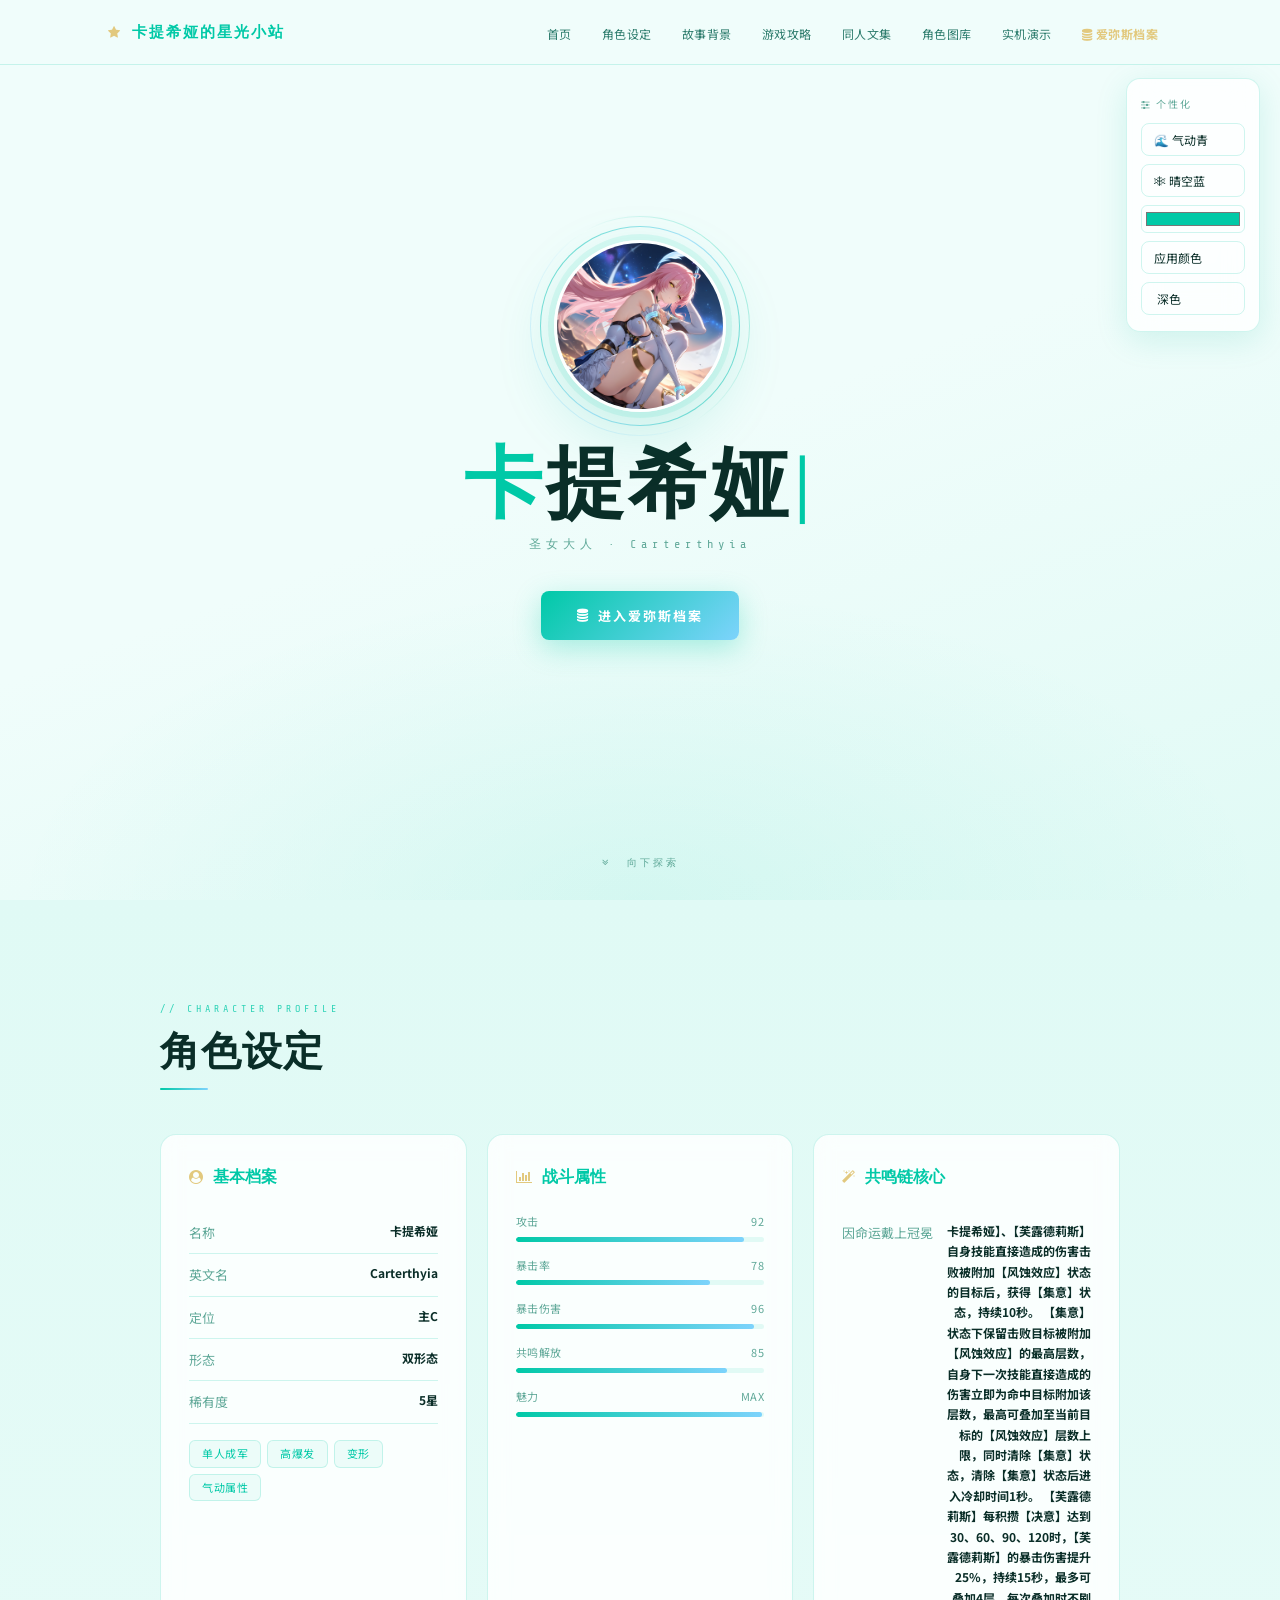
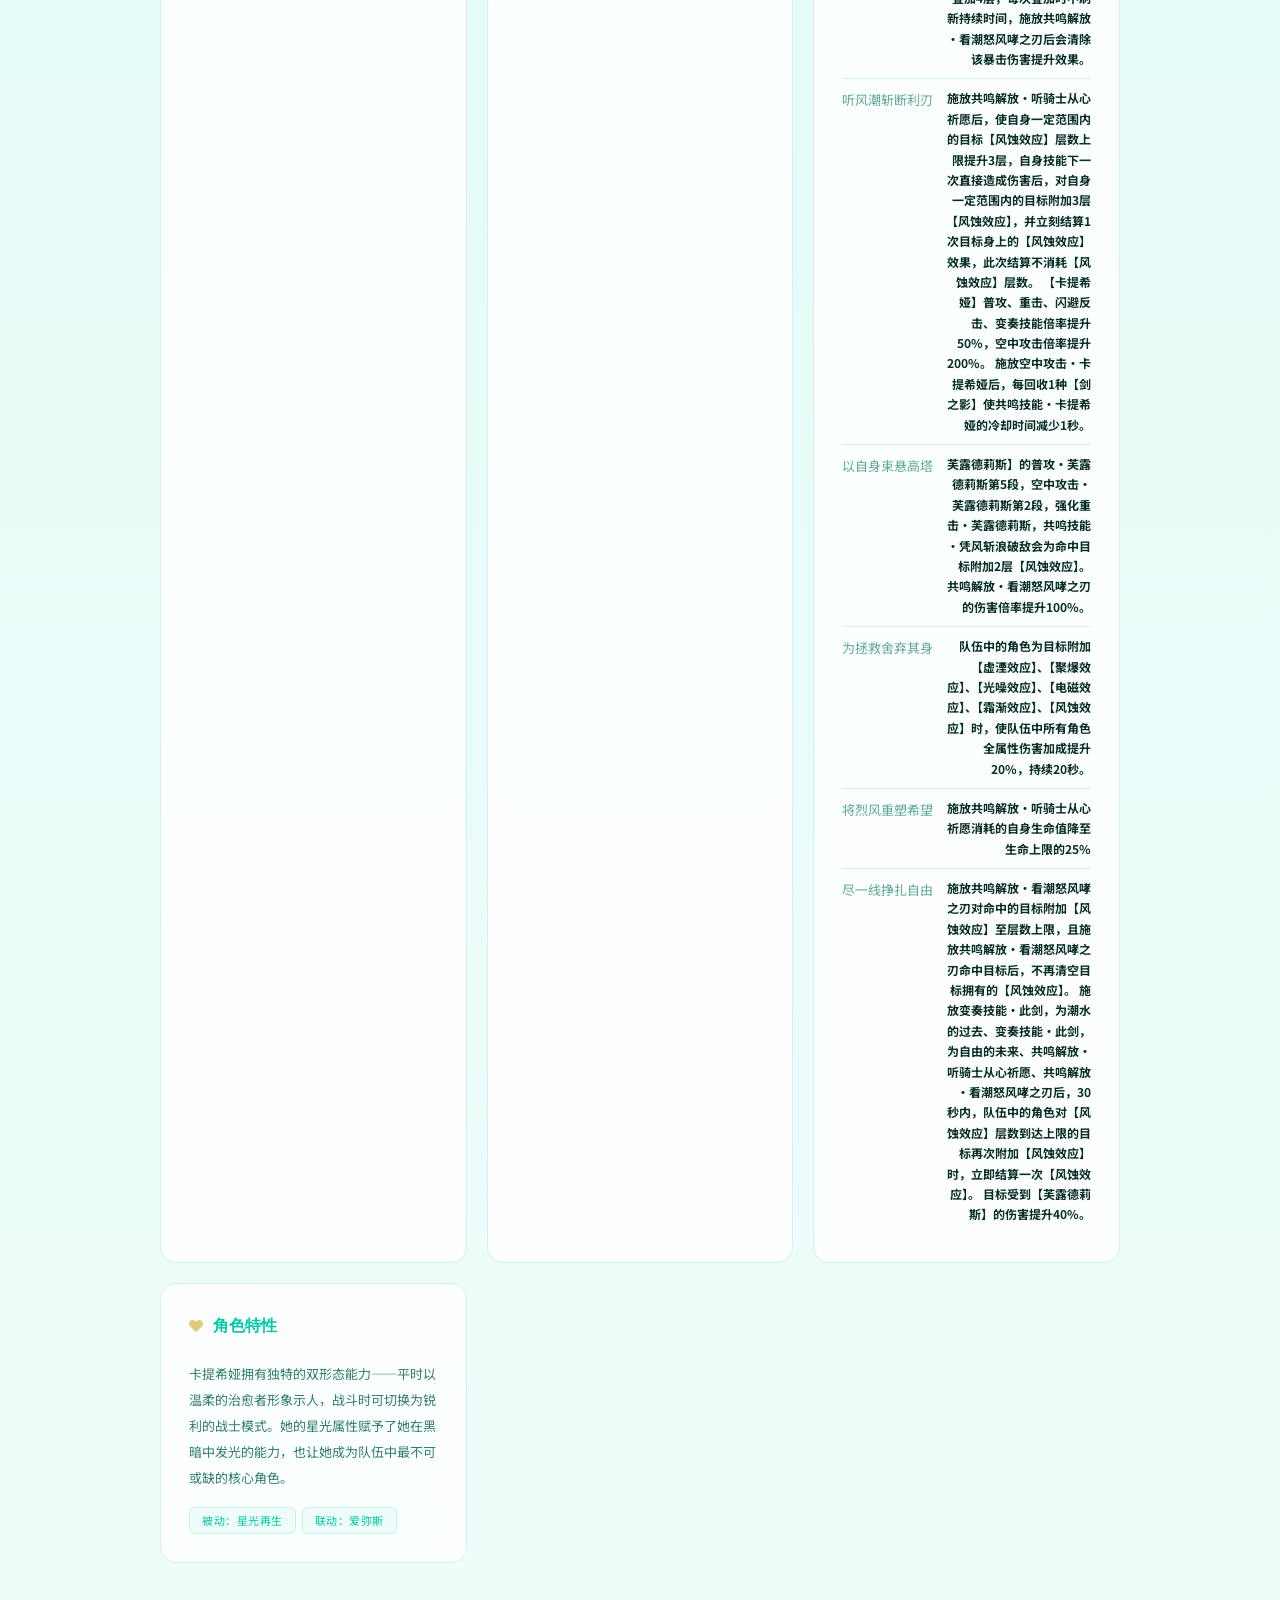
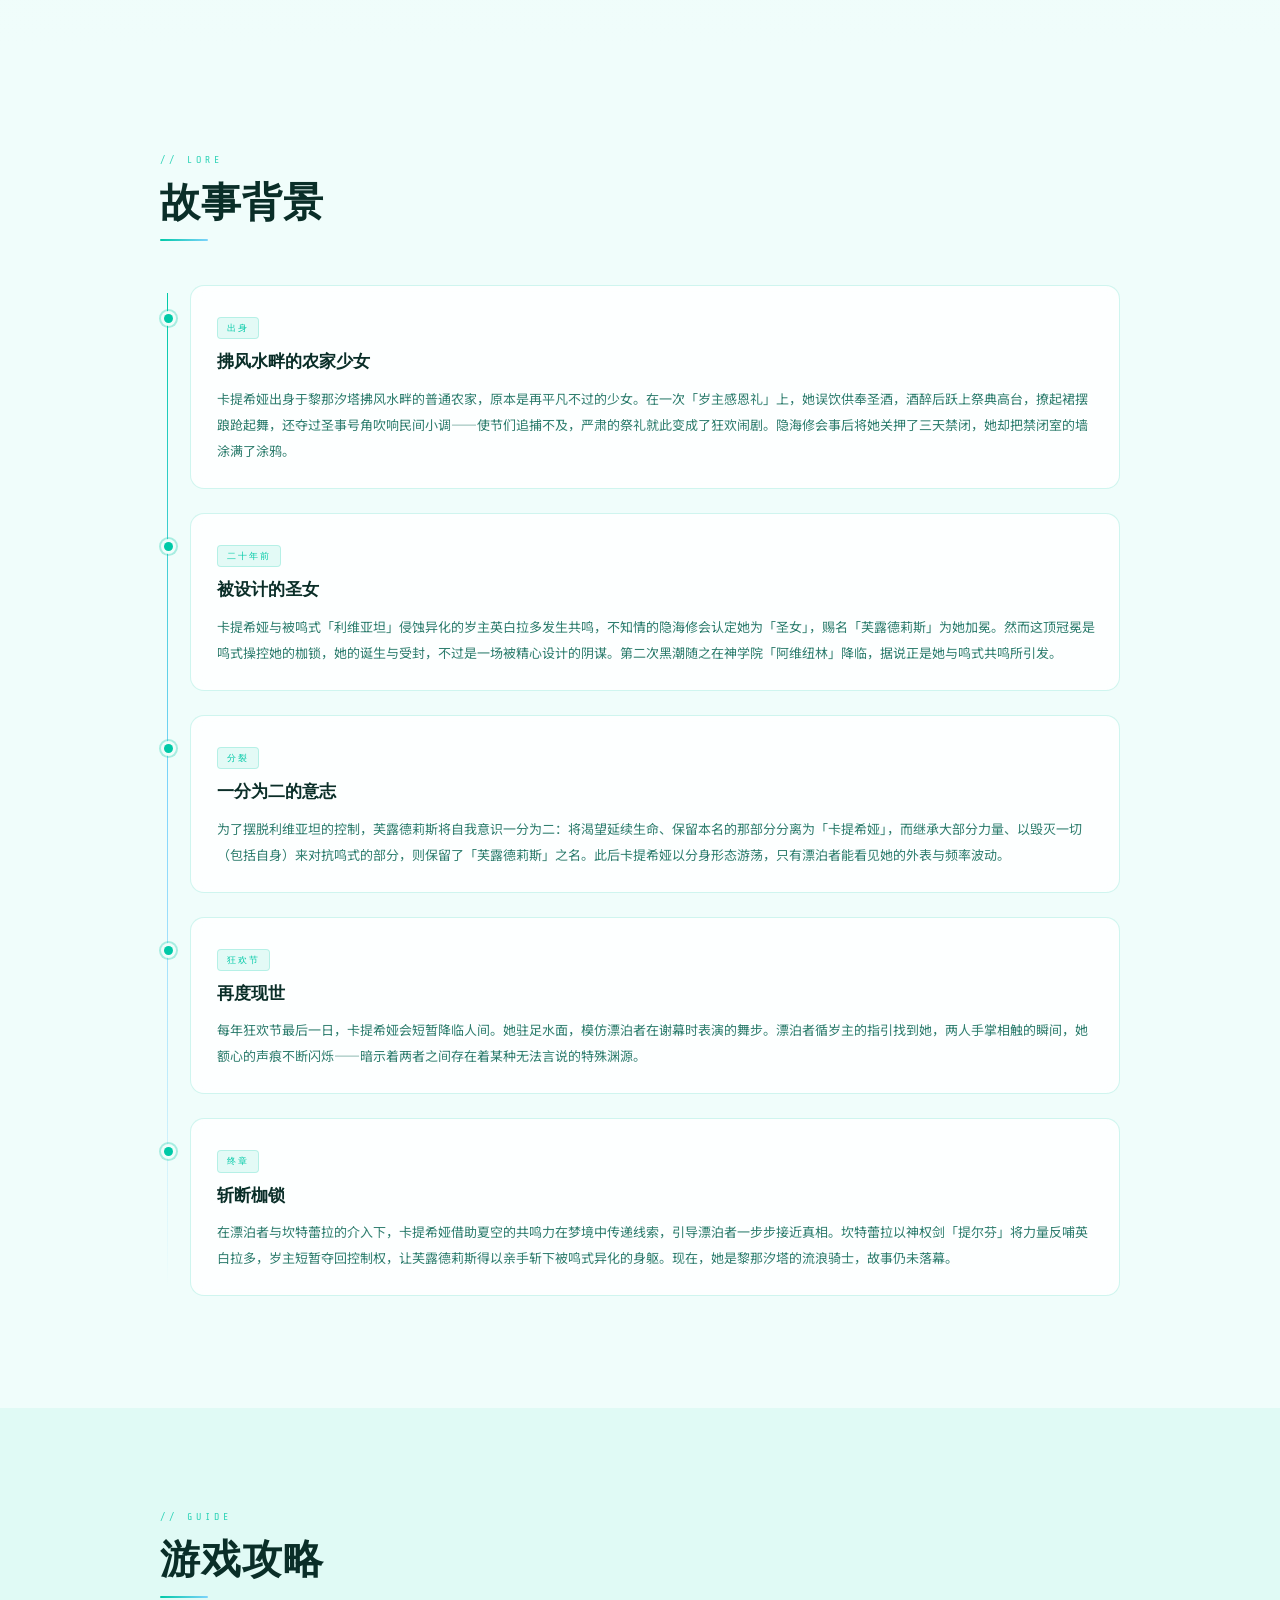
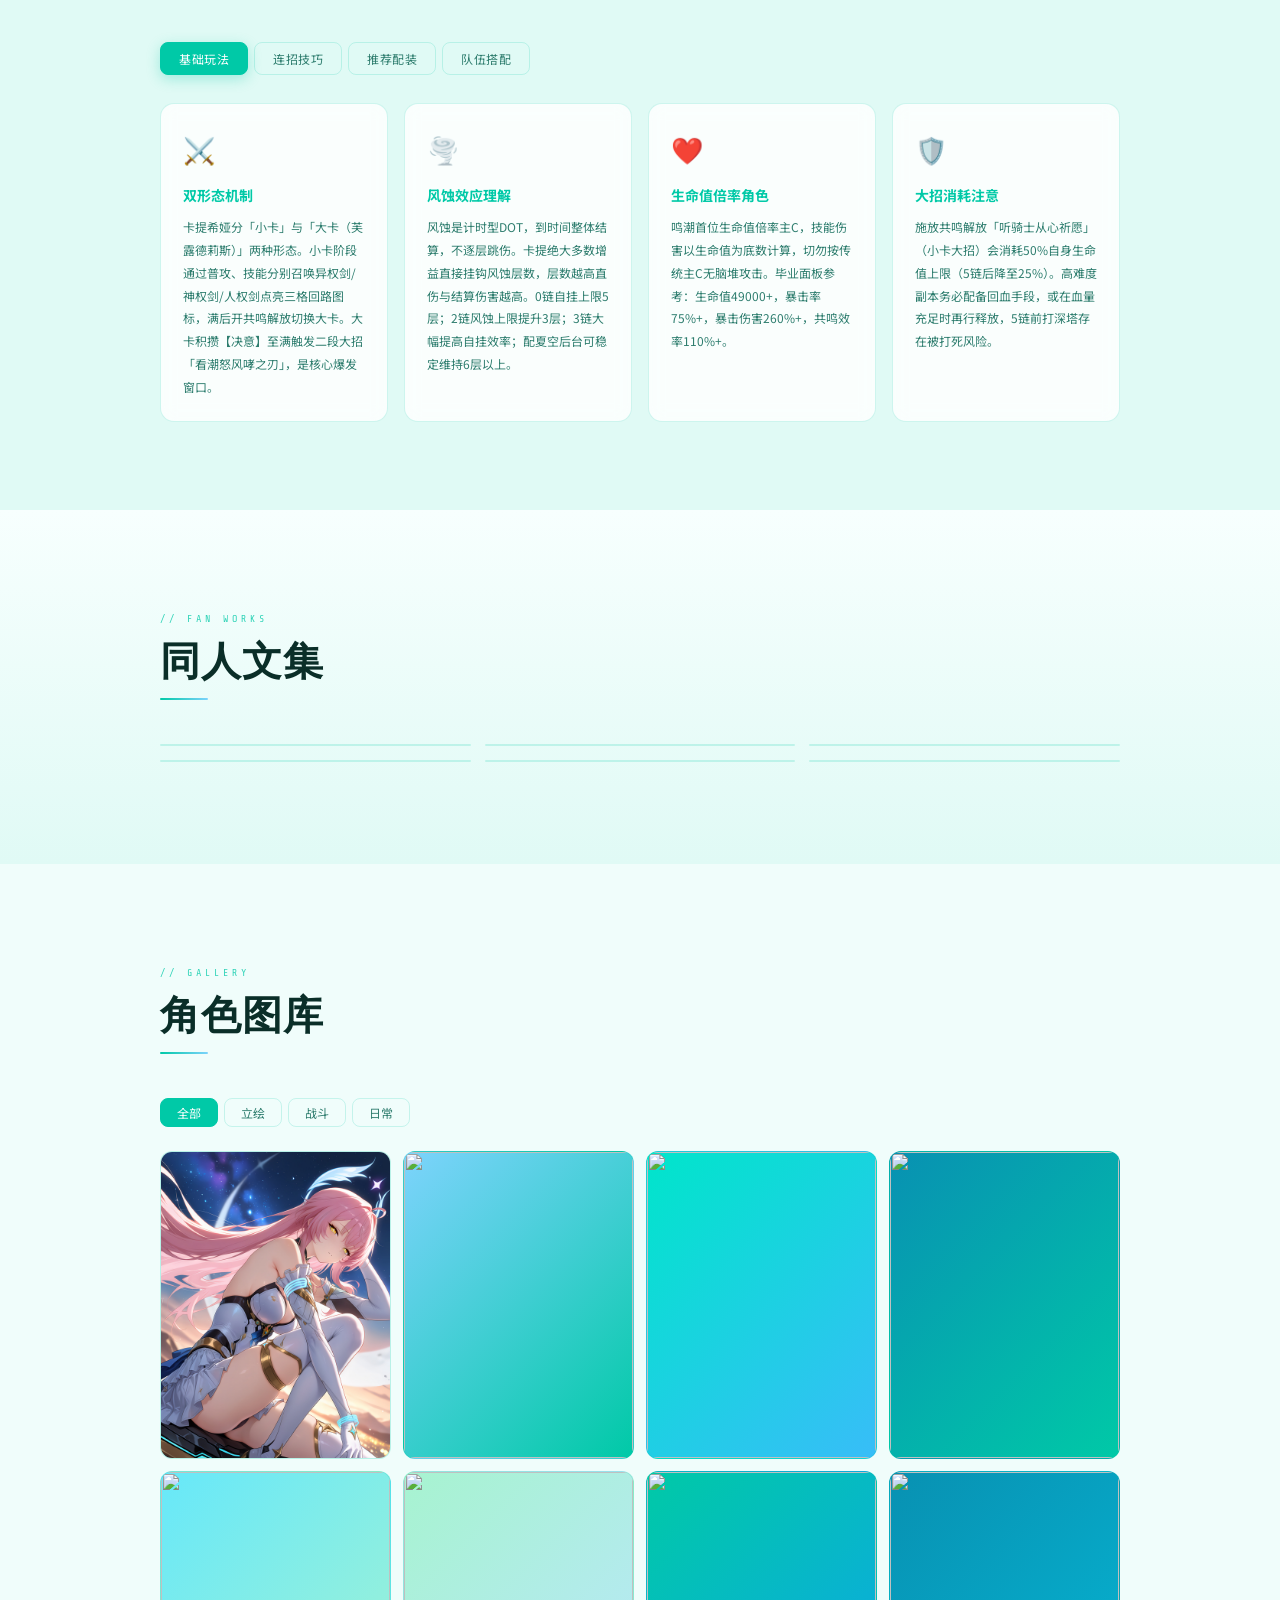
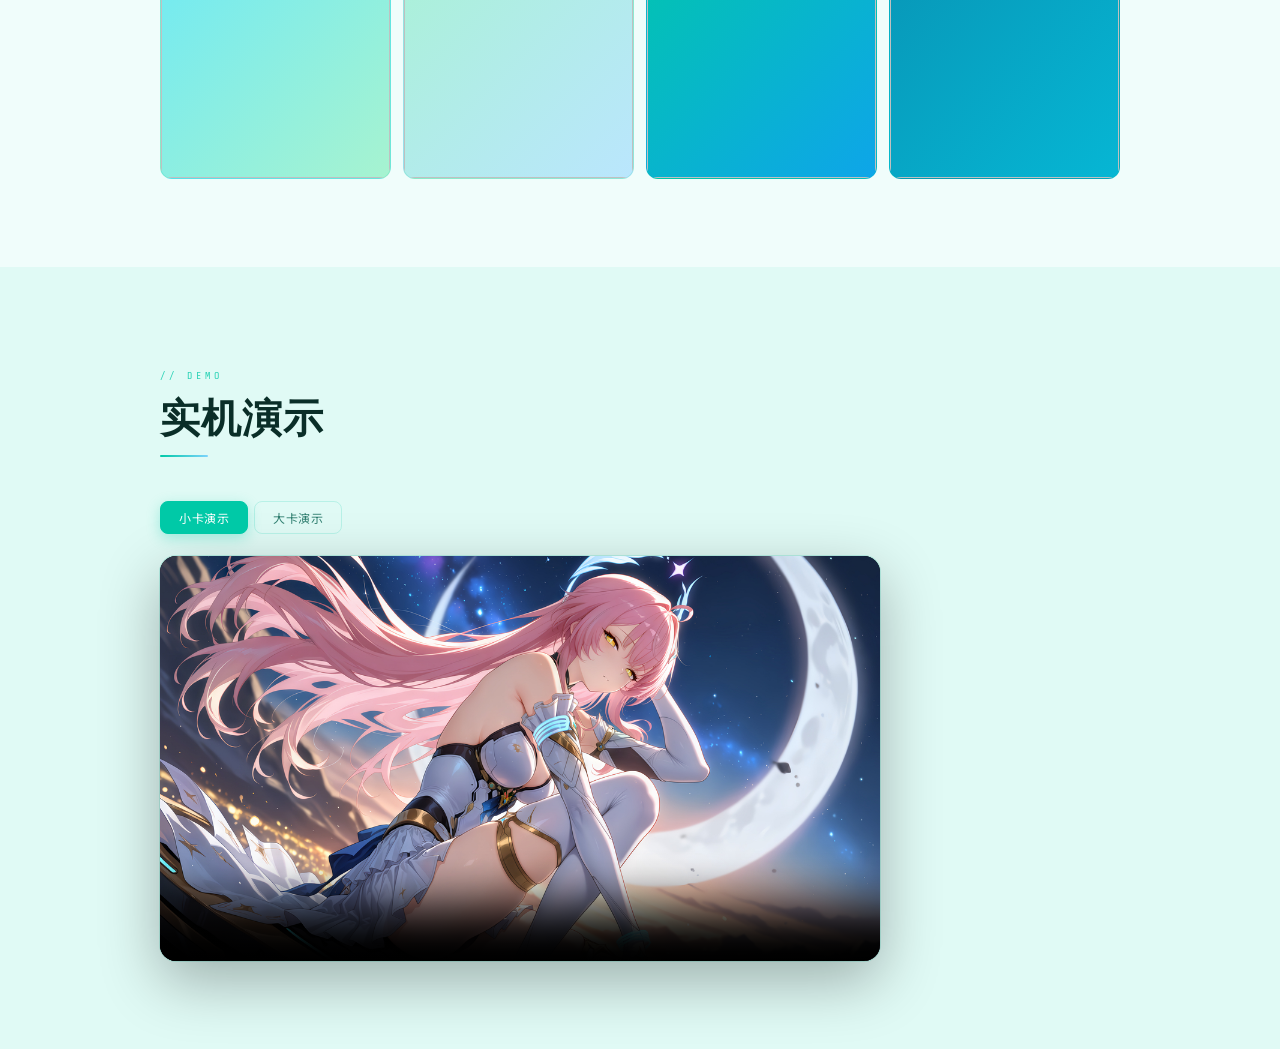
==== commit b4aa27ca: "Add files via upload" ====
--- a/index.html
+++ b/index.html
@@ -4,1081 +4,550 @@
   <meta charset="UTF-8">
   <meta name="viewport" content="width=device-width, initial-scale=1.0">
   <title>卡提希娅的星光小站</title>
-
   <link rel="icon" href="favicon/13.ico?v=20240626" type="image/x-icon">
-  <link rel="shortcut icon" href="favicon/13.ico?v=20240626" type="image/x-icon">
-  <link rel="icon" type="image/png" sizes="16x16" href="favicon/16.png?v=20240626">
-  <link rel="icon" type="image/png" sizes="32x32" href="favicon/1.png?v=20240626">
-
-  <link href="https://fonts.googleapis.com/css2?family=Noto+Serif+SC:wght@300;400;600&family=Noto+Sans+SC:wght@300;400;700&family=ZCOOL+QingKe+HuangYou&display=swap" rel="stylesheet">
+  <link href="https://fonts.googleapis.com/css2?family=Cinzel:wght@400;700;900&family=Noto+Sans+SC:wght@300;400;700&family=Noto+Serif+SC:wght@300;400&family=Share+Tech+Mono&display=swap" rel="stylesheet">
   <link rel="stylesheet" href="https://cdn.jsdelivr.net/npm/font-awesome@4.7.0/css/font-awesome.min.css">
-
   <style>
-  /* ============ RESET ============ */
-  *, *::before, *::after { box-sizing: border-box; margin: 0; padding: 0; }
-  html { scroll-behavior: smooth; }
-
-  /* ============ VARIABLES ============ */
-  :root {
-    --primary:   #8a5cf7;
-    --secondary: #c084fc;
-    --accent:    #f472b6;
-    --bg:        #faf5ff;
-    --bg2:       #f3e8ff;
-    --text:      #3b1a6b;
-    --text-soft: #7c5cbf;
-    --white:     #ffffff;
-    --card-bg:   rgba(255,255,255,0.7);
-    --shadow:    rgba(138,92,247,0.15);
-    --transition: 0.35s cubic-bezier(.4,0,.2,1);
-  }
-
-  /* Dark mode */
-  body.dark-mode {
-    --primary:   #a78bfa;
-    --secondary: #c084fc;
-    --accent:    #f9a8d4;
-    --bg:        #0f0720;
-    --bg2:       #1a0d35;
-    --text:      #e9d5ff;
-    --text-soft: #c4b5fd;
-    --card-bg:   rgba(26,13,53,0.8);
-    --shadow:    rgba(167,139,250,0.2);
-  }
-
-  /* ============ BASE ============ */
-  body {
-    background: var(--bg);
-    color: var(--text);
-    font-family: 'Noto Sans SC', sans-serif;
-    font-size: 15px;
-    line-height: 1.8;
-    transition: background var(--transition), color var(--transition);
-    overflow-x: hidden;
-  }
-
-  /* ============ STAR CANVAS ============ */
-  #starBg {
-    position: fixed;
-    inset: 0;
-    pointer-events: none;
-    z-index: 0;
-    opacity: 0.5;
-  }
-
-  /* ============ NAVBAR ============ */
-  .navbar {
-    position: fixed;
-    top: 0; left: 0; right: 0;
-    z-index: 999;
-    background: rgba(250,245,255,0.85);
-    backdrop-filter: blur(16px);
-    -webkit-backdrop-filter: blur(16px);
-    border-bottom: 1px solid rgba(138,92,247,0.12);
-    transition: background var(--transition), box-shadow var(--transition);
-  }
-  body.dark-mode .navbar {
-    background: rgba(15,7,32,0.88);
-    border-bottom-color: rgba(167,139,250,0.15);
-  }
-  .navbar.scrolled { box-shadow: 0 4px 24px var(--shadow); }
-
-  .nav-container {
-    max-width: 1100px;
-    margin: 0 auto;
-    padding: 0 24px;
-    height: 64px;
-    display: flex;
-    align-items: center;
-    justify-content: space-between;
-  }
-
-  .nav-logo {
-    display: flex;
-    align-items: center;
-    gap: 10px;
-    font-family: 'ZCOOL QingKe HuangYou', cursive;
-    font-size: 18px;
-    color: var(--primary);
-    text-decoration: none;
-  }
-  .nav-logo i { font-size: 16px; color: var(--accent); }
-
-  .nav-menu {
-    display: flex;
-    gap: 4px;
-    list-style: none;
-  }
-
-  .nav-link {
-    display: block;
-    padding: 6px 14px;
-    border-radius: 20px;
-    color: var(--text-soft);
-    text-decoration: none;
-    font-size: 13px;
-    font-weight: 400;
-    transition: all var(--transition);
-  }
-  .nav-link:hover, .nav-link.active {
-    background: rgba(138,92,247,0.1);
-    color: var(--primary);
-  }
-  .nav-link.special { color: var(--accent) !important; }
-  .nav-link.special:hover { background: rgba(244,114,182,0.1); }
-
-  .nav-toggle {
-    display: none;
-    cursor: pointer;
-    font-size: 20px;
-    color: var(--primary);
-  }
-
-  /* ============ CONTROL PANEL ============ */
-  .control-panel {
-    position: fixed;
-    right: 20px;
-    top: 80px;
-    z-index: 900;
-    background: var(--card-bg);
-    backdrop-filter: blur(12px);
-    border: 1px solid rgba(138,92,247,0.2);
-    border-radius: 16px;
-    padding: 16px;
-    display: flex;
-    flex-direction: column;
-    gap: 8px;
-    box-shadow: 0 8px 32px var(--shadow);
-    min-width: 140px;
-  }
-  .control-panel h3 {
-    font-size: 12px;
-    color: var(--text-soft);
-    letter-spacing: 1px;
-    margin-bottom: 4px;
-  }
-  .control-btn {
-    padding: 7px 14px;
-    border: 1px solid rgba(138,92,247,0.25);
-    border-radius: 20px;
-    background: transparent;
-    color: var(--text);
-    font-size: 12px;
-    cursor: pointer;
-    transition: all var(--transition);
-    font-family: inherit;
-  }
-  .control-btn:hover {
-    background: var(--primary);
-    color: #fff;
-    border-color: var(--primary);
-  }
-  #customColorPicker {
-    width: 100%;
-    height: 32px;
-    border-radius: 8px;
-    border: 1px solid rgba(138,92,247,0.25);
-    cursor: pointer;
-    background: transparent;
-    padding: 2px;
-  }
-
-  /* ============ SECTIONS COMMON ============ */
-  section {
-    position: relative;
-    z-index: 1;
-    padding: 100px 24px 80px;
-  }
-
-  .section-inner {
-    max-width: 960px;
-    margin: 0 auto;
-  }
-
-  .section-tag {
-    display: inline-block;
-    font-size: 11px;
-    letter-spacing: 3px;
-    text-transform: uppercase;
-    color: var(--accent);
-    margin-bottom: 12px;
-    font-family: 'Noto Serif SC', serif;
-  }
-
-  .section-title {
-    font-family: 'ZCOOL QingKe HuangYou', cursive;
-    font-size: clamp(28px, 5vw, 42px);
-    color: var(--primary);
-    margin-bottom: 16px;
-    line-height: 1.2;
-  }
-
-  .section-divider {
-    width: 48px;
-    height: 3px;
-    background: linear-gradient(90deg, var(--primary), var(--accent));
-    border-radius: 2px;
-    margin-bottom: 40px;
-  }
-
-  /* Section animate */
-  .section-animate {
-    opacity: 0;
-    transform: translateY(30px);
-    transition: opacity 0.7s ease, transform 0.7s ease;
-  }
-  .section-animate.visible {
-    opacity: 1;
-    transform: translateY(0);
-  }
-
-  /* ============ HOME ============ */
-  #home {
-    min-height: 100vh;
-    display: flex;
-    align-items: center;
-    justify-content: center;
-    text-align: center;
-    padding-top: 80px;
-    background: linear-gradient(160deg, var(--bg) 60%, var(--bg2));
-  }
-
-  .home-container { max-width: 600px; }
-
-  .carterthyia-avatar {
-    width: 180px;
-    height: 180px;
-    border-radius: 50%;
-    object-fit: cover;
-    border: 4px solid var(--white);
-    box-shadow: 0 0 0 8px rgba(138,92,247,0.15), 0 16px 48px var(--shadow);
-    margin-bottom: 28px;
-    animation: float 4s ease-in-out infinite;
-  }
-  @keyframes float {
-    0%,100% { transform: translateY(0); }
-    50%      { transform: translateY(-10px); }
-  }
-
-  .character-title {
-    font-family: 'ZCOOL QingKe HuangYou', cursive;
-    font-size: clamp(40px, 8vw, 72px);
-    color: var(--primary);
-    line-height: 1;
-    margin-bottom: 12px;
-  }
-  /* Typewriter cursor */
-  .typewriter::after {
-    content: '|';
-    animation: blink 1s step-end infinite;
-    color: var(--accent);
-  }
-  @keyframes blink { 0%,100%{opacity:1} 50%{opacity:0} }
-
-  .character-desc {
-    font-size: 15px;
-    color: var(--text-soft);
-    letter-spacing: 3px;
-    margin-bottom: 36px;
-  }
-
-  .btn {
-    display: inline-block;
-    padding: 14px 36px;
-    background: linear-gradient(135deg, var(--primary), var(--accent));
-    color: #fff;
-    border-radius: 30px;
-    text-decoration: none;
-    font-size: 14px;
-    font-weight: 700;
-    letter-spacing: 2px;
-    box-shadow: 0 8px 24px rgba(138,92,247,0.35);
-    transition: transform var(--transition), box-shadow var(--transition);
-  }
-  .btn:hover {
-    transform: translateY(-3px);
-    box-shadow: 0 12px 32px rgba(138,92,247,0.5);
-  }
-
-  .scroll-hint {
-    position: absolute;
-    bottom: 32px;
-    left: 50%;
-    transform: translateX(-50%);
-    color: var(--text-soft);
-    font-size: 12px;
-    letter-spacing: 2px;
-    animation: bounce 2s infinite;
-  }
-  @keyframes bounce { 0%,100%{transform:translateX(-50%) translateY(0)} 50%{transform:translateX(-50%) translateY(6px)} }
-
-  /* ============ ABOUT ============ */
-  #about { background: var(--bg2); }
-
-  .about-grid {
-    display: grid;
-    grid-template-columns: 1fr 1fr;
-    gap: 32px;
-    align-items: start;
-  }
-
-  .about-card {
-    background: var(--card-bg);
-    border: 1px solid rgba(138,92,247,0.15);
-    border-radius: 20px;
-    padding: 28px;
-    backdrop-filter: blur(8px);
-    transition: transform var(--transition), box-shadow var(--transition);
-  }
-  .about-card:hover {
-    transform: translateY(-4px);
-    box-shadow: 0 12px 36px var(--shadow);
-  }
-  .about-card h3 {
-    font-family: 'ZCOOL QingKe HuangYou', cursive;
-    font-size: 20px;
-    color: var(--primary);
-    margin-bottom: 16px;
-    display: flex;
-    align-items: center;
-    gap: 10px;
-  }
-  .about-card h3 i { color: var(--accent); font-size: 16px; }
-
-  .stat-row {
-    display: flex;
-    justify-content: space-between;
-    align-items: center;
-    padding: 8px 0;
-    border-bottom: 1px solid rgba(138,92,247,0.08);
-    font-size: 13px;
-  }
-  .stat-row:last-child { border-bottom: none; }
-  .stat-label { color: var(--text-soft); }
-  .stat-value { color: var(--primary); font-weight: 700; }
-
-  .tag-cloud { display: flex; flex-wrap: wrap; gap: 8px; margin-top: 8px; }
-  .tag {
-    padding: 4px 14px;
-    border-radius: 20px;
-    background: rgba(138,92,247,0.1);
-    color: var(--primary);
-    font-size: 12px;
-    border: 1px solid rgba(138,92,247,0.2);
-  }
-
-  .stat-bar-row { margin-bottom: 12px; }
-  .stat-bar-label {
-    display: flex;
-    justify-content: space-between;
-    font-size: 12px;
-    color: var(--text-soft);
-    margin-bottom: 4px;
-  }
-  .stat-bar-track {
-    height: 6px;
-    background: rgba(138,92,247,0.1);
-    border-radius: 3px;
-    overflow: hidden;
-  }
-  .stat-bar-fill {
-    height: 100%;
-    background: linear-gradient(90deg, var(--primary), var(--accent));
-    border-radius: 3px;
-    transition: width 1.2s cubic-bezier(.4,0,.2,1);
-    width: 0;
-  }
-  .visible .stat-bar-fill { width: var(--w); }
-
-  /* ============ STORY ============ */
-  #story { background: var(--bg); }
-
-  .story-timeline {
-    position: relative;
-    padding-left: 32px;
-  }
-  .story-timeline::before {
-    content: '';
-    position: absolute;
-    left: 8px; top: 0; bottom: 0;
-    width: 2px;
-    background: linear-gradient(180deg, var(--primary), var(--accent), transparent);
-    border-radius: 1px;
-  }
-
-  .story-node {
-    position: relative;
-    margin-bottom: 40px;
-    background: var(--card-bg);
-    border: 1px solid rgba(138,92,247,0.15);
-    border-radius: 16px;
-    padding: 24px 24px 24px 28px;
-    backdrop-filter: blur(8px);
-  }
-  .story-node::before {
-    content: '';
-    position: absolute;
-    left: -28px; top: 28px;
-    width: 12px; height: 12px;
-    border-radius: 50%;
-    background: var(--primary);
-    border: 3px solid var(--bg);
-    box-shadow: 0 0 0 3px var(--primary);
-  }
-  .story-node h3 {
-    font-family: 'ZCOOL QingKe HuangYou', cursive;
-    font-size: 18px;
-    color: var(--primary);
-    margin-bottom: 8px;
-  }
-  .story-node p { color: var(--text-soft); font-size: 14px; line-height: 1.9; }
-  .story-node .chapter-tag {
-    display: inline-block;
-    font-size: 11px;
-    padding: 2px 10px;
-    background: rgba(244,114,182,0.1);
-    color: var(--accent);
-    border-radius: 10px;
-    margin-bottom: 8px;
-    letter-spacing: 1px;
-  }
-
-  /* ============ GUIDE ============ */
-  #guide { background: var(--bg2); }
-
-  .tab-bar {
-    display: flex;
-    gap: 8px;
-    margin-bottom: 32px;
-    flex-wrap: wrap;
-  }
-  .tab-btn {
-    padding: 8px 20px;
-    border-radius: 20px;
-    border: 1px solid rgba(138,92,247,0.25);
-    background: transparent;
-    color: var(--text-soft);
-    font-size: 13px;
-    cursor: pointer;
-    transition: all var(--transition);
-    font-family: inherit;
-  }
-  .tab-btn.active, .tab-btn:hover {
-    background: var(--primary);
-    color: #fff;
-    border-color: var(--primary);
-  }
-
-  .guide-content { display: none; }
-  .guide-content.active { display: block; }
-
-  .guide-grid {
-    display: grid;
-    grid-template-columns: repeat(auto-fit, minmax(220px, 1fr));
-    gap: 20px;
-  }
-  .guide-card {
-    background: var(--card-bg);
-    border: 1px solid rgba(138,92,247,0.15);
-    border-radius: 16px;
-    padding: 22px;
-    backdrop-filter: blur(8px);
-    transition: transform var(--transition), box-shadow var(--transition);
-  }
-  .guide-card:hover { transform: translateY(-3px); box-shadow: 0 8px 24px var(--shadow); }
-  .guide-card .guide-icon { font-size: 28px; margin-bottom: 10px; }
-  .guide-card h4 {
-    font-size: 15px;
-    color: var(--primary);
-    margin-bottom: 8px;
-    font-weight: 700;
-  }
-  .guide-card p { font-size: 13px; color: var(--text-soft); line-height: 1.8; }
-
-  /* ============ GALLERY ============ */
-  #gallery { background: var(--bg); }
-
-  .gallery-filter {
-    display: flex;
-    gap: 8px;
-    margin-bottom: 28px;
-    flex-wrap: wrap;
-  }
-  .gallery-tab {
-    padding: 6px 18px;
-    border-radius: 20px;
-    border: 1px solid rgba(138,92,247,0.25);
-    background: transparent;
-    color: var(--text-soft);
-    font-size: 12px;
-    cursor: pointer;
-    transition: all var(--transition);
-    font-family: inherit;
-  }
-  .gallery-tab.active, .gallery-tab:hover {
-    background: var(--primary);
-    color: #fff;
-    border-color: var(--primary);
-  }
-
-  .gallery-grid {
-    display: grid;
-    grid-template-columns: repeat(auto-fill, minmax(200px, 1fr));
-    gap: 16px;
-  }
-  .gallery-img {
-    border-radius: 16px;
-    overflow: hidden;
-    aspect-ratio: 3/4;
-    background: var(--bg2);
-    cursor: pointer;
-    position: relative;
-    border: 1px solid rgba(138,92,247,0.1);
-    transition: transform var(--transition), box-shadow var(--transition);
-  }
-  .gallery-img img {
-    width: 100%; height: 100%;
-    object-fit: cover;
-    display: block;
-    transition: transform 0.5s ease;
-  }
-  .gallery-img:hover { transform: translateY(-4px); box-shadow: 0 12px 32px var(--shadow); }
-  .gallery-img:hover img { transform: scale(1.05); }
-  .gallery-img .img-overlay {
-    position: absolute;
-    inset: 0;
-    background: linear-gradient(transparent 50%, rgba(138,92,247,0.7));
-    opacity: 0;
-    transition: opacity var(--transition);
-    display: flex;
-    align-items: flex-end;
-    padding: 16px;
-    color: #fff;
-    font-size: 13px;
-  }
-  .gallery-img:hover .img-overlay { opacity: 1; }
-
-  /* Image Modal */
-  .img-modal {
-    position: fixed;
-    inset: 0;
-    z-index: 2000;
-    background: rgba(0,0,0,0.85);
-    display: flex;
-    align-items: center;
-    justify-content: center;
-    opacity: 0;
-    pointer-events: none;
-    transition: opacity var(--transition);
-  }
-  .img-modal.open { opacity: 1; pointer-events: all; }
-  .img-modal img {
-    max-width: 90vw;
-    max-height: 90vh;
-    border-radius: 12px;
-    box-shadow: 0 24px 80px rgba(0,0,0,0.6);
-  }
-  .img-modal-close {
-    position: absolute;
-    top: 24px; right: 24px;
-    color: #fff;
-    font-size: 28px;
-    cursor: pointer;
-    width: 44px; height: 44px;
-    border-radius: 50%;
-    background: rgba(255,255,255,0.1);
-    display: flex; align-items: center; justify-content: center;
-    transition: background var(--transition);
-  }
-  .img-modal-close:hover { background: rgba(255,255,255,0.25); }
-
-  /* ============ DEMO ============ */
-  #demo { background: var(--bg2); }
-
-  .video-tabs {
-    display: flex;
-    gap: 8px;
-    margin-bottom: 28px;
-  }
-
-  .video-wrap {
-    border-radius: 20px;
-    overflow: hidden;
-    background: #000;
-    position: relative;
-    max-width: 720px;
-    aspect-ratio: 16/9;
-    box-shadow: 0 16px 48px rgba(0,0,0,0.3);
-  }
-  .video-wrap video {
-    width: 100%; height: 100%;
-    object-fit: cover;
-    display: block;
-  }
-  .video-cover {
-    position: absolute;
-    inset: 0;
-    display: flex;
-    align-items: center;
-    justify-content: center;
-    background: rgba(0,0,0,0.4);
-    cursor: pointer;
-    transition: background var(--transition);
-  }
-  .video-cover:hover { background: rgba(0,0,0,0.2); }
-  .play-btn {
-    width: 64px; height: 64px;
-    border-radius: 50%;
-    background: rgba(138,92,247,0.9);
-    display: flex; align-items: center; justify-content: center;
-    color: #fff;
-    font-size: 22px;
-    box-shadow: 0 0 32px rgba(138,92,247,0.5);
-    transition: transform var(--transition);
-  }
-  .video-cover:hover .play-btn { transform: scale(1.1); }
-
-  /* ============ BACK TO TOP ============ */
-  .back-to-top {
-    position: fixed;
-    bottom: 32px; right: 24px;
-    z-index: 800;
-    width: 44px; height: 44px;
-    border-radius: 50%;
-    background: var(--primary);
-    color: #fff;
-    display: flex; align-items: center; justify-content: center;
-    cursor: pointer;
-    box-shadow: 0 4px 16px var(--shadow);
-    opacity: 0;
-    pointer-events: none;
-    transition: all var(--transition);
-  }
-  .back-to-top.visible { opacity: 1; pointer-events: all; }
-  .back-to-top:hover { transform: translateY(-3px); }
-
-  /* ============ MOBILE ============ */
-  @media (max-width: 768px) {
-    .nav-menu { display: none; flex-direction: column; position: absolute; top: 64px; left: 0; right: 0; background: var(--bg); padding: 16px; border-bottom: 1px solid rgba(138,92,247,0.12); }
-    .nav-menu.active { display: flex; }
-    .nav-toggle { display: block; }
-    .about-grid { grid-template-columns: 1fr; }
-    .control-panel { right: 8px; top: 72px; min-width: 120px; }
+  *,*::before,*::after{box-sizing:border-box;margin:0;padding:0}
+  html{scroll-behavior:smooth}
+
+  :root{
+    --p:#00c9a7;--p2:#00e5cb;--acc:#7dd3fc;
+    --gold:#e2c97e;
+    --bg:#f0fdfb;--bg2:#e0faf5;--bg3:#f7fffe;
+    --text:#0a2e28;--soft:#2e7d6e;--muted:#5fa898;
+    --card:rgba(255,255,255,.82);
+    --sh:0 8px 32px rgba(0,180,150,.14);
+    --sh-lg:0 20px 60px rgba(0,180,150,.18);
+    --bdr:rgba(0,201,167,.18);
+    --ease:cubic-bezier(.4,0,.2,1);
+    --ease-spring:cubic-bezier(.34,1.56,.64,1)
+  }
+  body.dark{
+    --p:#00e5cb;--p2:#33f0d5;--acc:#7dd3fc;
+    --bg:#03110e;--bg2:#061a15;--bg3:#020d0b;
+    --text:#d4f7f0;--soft:#4fc4ac;--muted:#2d7a68;
+    --card:rgba(6,28,22,.85);
+    --sh:0 8px 32px rgba(0,200,160,.1);
+    --sh-lg:0 20px 60px rgba(0,200,160,.14);
+    --bdr:rgba(0,229,203,.16)
+  }
+
+  body{background:var(--bg);color:var(--text);font-family:'Noto Sans SC',sans-serif;line-height:1.8;overflow-x:hidden;transition:background .5s,color .4s}
+  a{text-decoration:none;color:inherit}
+  ul{list-style:none}
+  img{display:block;max-width:100%}
+  button{cursor:pointer;font-family:inherit}
+
+  #starCanvas{position:fixed;inset:0;pointer-events:none;z-index:0;opacity:.5}
+
+  /* NAVBAR */
+  .navbar{position:fixed;inset:0 0 auto 0;z-index:900;background:rgba(240,253,251,.86);backdrop-filter:blur(20px);-webkit-backdrop-filter:blur(20px);border-bottom:1px solid var(--bdr);transition:background .3s,box-shadow .3s}
+  body.dark .navbar{background:rgba(3,17,14,.88)}
+  .navbar.scrolled{box-shadow:0 2px 24px rgba(0,180,150,.12)}
+  .nav-inner{max-width:1120px;margin:0 auto;padding:0 28px;height:64px;display:flex;align-items:center;justify-content:space-between}
+  .nav-logo{display:flex;align-items:center;gap:10px;font-family:'Cinzel',serif;font-size:15px;letter-spacing:2px;color:var(--p);font-weight:700}
+  .nav-logo i{color:var(--gold);font-size:13px}
+  .nav-links{display:flex;gap:2px}
+  .nav-links a{padding:6px 14px;border-radius:6px;font-size:12px;letter-spacing:.5px;color:var(--soft);transition:background .2s,color .2s}
+  .nav-links a:hover{background:rgba(0,201,167,.1);color:var(--p)}
+  .nav-links a.hot{color:var(--gold);font-weight:700}
+  .nav-links a.hot:hover{background:rgba(226,201,126,.1)}
+  .nav-burger{display:none;font-size:20px;color:var(--p);background:none;border:none}
+
+  /* CTRL */
+  .ctrl{position:fixed;right:20px;top:78px;z-index:800;background:var(--card);backdrop-filter:blur(16px);border:1px solid var(--bdr);border-radius:14px;padding:16px 14px;display:flex;flex-direction:column;gap:8px;box-shadow:var(--sh);min-width:134px}
+  .ctrl-title{font-size:10px;color:var(--muted);letter-spacing:2px;text-transform:uppercase;margin-bottom:2px}
+  .ctrl-btn{padding:7px 12px;border:1px solid var(--bdr);border-radius:8px;background:transparent;color:var(--text);font-size:12px;transition:all .2s;text-align:left}
+  .ctrl-btn:hover{background:var(--p);color:#fff;border-color:var(--p);transform:translateX(2px)}
+  #colorPick{width:100%;height:28px;border-radius:6px;border:1px solid var(--bdr);background:transparent;padding:2px;cursor:pointer}
+
+  /* SECTION */
+  section{position:relative;z-index:1;padding:100px 24px 88px}
+  .sw{max-width:960px;margin:0 auto}
+  .sec-label{display:block;font-family:'Share Tech Mono',monospace;font-size:10px;letter-spacing:4px;text-transform:uppercase;color:var(--p);margin-bottom:12px;opacity:.8}
+  .sec-title{font-family:'Cinzel',serif;font-size:clamp(24px,4.5vw,40px);color:var(--text);margin-bottom:12px;line-height:1.15;font-weight:700;letter-spacing:1px}
+  .sec-bar{width:48px;height:2px;background:linear-gradient(90deg,var(--p),var(--acc));border-radius:2px;margin-bottom:44px}
+  .reveal{opacity:0;transform:translateY(32px);transition:opacity .75s var(--ease),transform .75s var(--ease)}
+  .reveal.on{opacity:1;transform:none}
+
+  /* HOME */
+  #home{min-height:100vh;display:flex;align-items:center;justify-content:center;text-align:center;padding-top:64px;background:radial-gradient(ellipse 70% 50% at 50% 100%,rgba(0,201,167,.08) 0%,transparent 70%),linear-gradient(160deg,var(--bg) 50%,var(--bg2))}
+  .home-body{max-width:560px;position:relative}
+  .avatar-wrap{position:relative;width:180px;height:180px;margin:0 auto 32px;display:flex;align-items:center;justify-content:center}
+  .avatar-ring{position:absolute;inset:-10px;border-radius:50%;border:1.5px solid transparent;background:linear-gradient(var(--bg),var(--bg)) padding-box,linear-gradient(120deg,var(--p),var(--acc),var(--p)) border-box;animation:spin-ring 8s linear infinite}
+  .avatar-ring2{position:absolute;inset:-20px;border-radius:50%;border:1px solid transparent;background:linear-gradient(var(--bg),var(--bg)) padding-box,linear-gradient(240deg,var(--p),transparent,var(--acc)) border-box;animation:spin-ring 14s linear infinite reverse;opacity:.4}
+  @keyframes spin-ring{to{transform:rotate(360deg)}}
+  .avatar{width:172px;height:172px;border-radius:50%;object-fit:cover;border:3px solid rgba(255,255,255,.9);box-shadow:0 0 0 6px rgba(0,201,167,.1),var(--sh-lg);animation:float 5s ease-in-out infinite;position:relative;z-index:1}
+  @keyframes float{0%,100%{transform:translateY(0)}50%{transform:translateY(-10px)}}
+  .char-name{font-family:'Cinzel',serif;font-size:clamp(44px,9vw,78px);color:var(--text);line-height:1;margin-bottom:8px;font-weight:900;letter-spacing:4px}
+  .char-name span{color:var(--p)}
+  .char-name::after{content:'|';color:var(--p);animation:blink 1s step-end infinite}
+  @keyframes blink{0%,100%{opacity:1}50%{opacity:0}}
+  .char-sub{font-family:'Share Tech Mono',monospace;font-size:12px;letter-spacing:5px;color:var(--muted);margin-bottom:36px}
+  .btn{display:inline-flex;align-items:center;gap:8px;padding:13px 36px;background:linear-gradient(135deg,var(--p),var(--acc));color:#fff;border-radius:8px;font-size:13px;font-weight:700;letter-spacing:2px;box-shadow:0 8px 28px rgba(0,201,167,.3);transition:transform .25s var(--ease-spring),box-shadow .25s}
+  .btn:hover{transform:translateY(-3px) scale(1.02);box-shadow:0 14px 36px rgba(0,201,167,.45)}
+  .scroll-hint{position:absolute;bottom:28px;left:50%;transform:translateX(-50%);font-family:'Share Tech Mono',monospace;font-size:10px;letter-spacing:3px;color:var(--muted);animation:bob 2.4s ease-in-out infinite}
+  @keyframes bob{0%,100%{transform:translateX(-50%) translateY(0)}50%{transform:translateX(-50%) translateY(8px)}}
+
+  /* ABOUT */
+  #about{background:linear-gradient(180deg,var(--bg2) 0%,var(--bg) 100%)}
+  .about-grid{display:grid;grid-template-columns:repeat(auto-fit,minmax(270px,1fr));gap:20px}
+  .card{background:var(--card);border:1px solid var(--bdr);border-radius:16px;padding:28px;backdrop-filter:blur(10px);transition:transform .3s var(--ease-spring),box-shadow .3s;position:relative;overflow:hidden}
+  .card::before{content:'';position:absolute;top:0;left:0;right:0;height:2px;background:linear-gradient(90deg,transparent,var(--p),transparent);opacity:0;transition:opacity .3s}
+  .card:hover{transform:translateY(-6px);box-shadow:var(--sh-lg)}
+  .card:hover::before{opacity:1}
+  .card-head{display:flex;align-items:center;gap:10px;font-family:'Cinzel',serif;font-size:16px;color:var(--p);margin-bottom:20px;font-weight:700}
+  .card-head i{color:var(--gold);font-size:14px}
+  .row{display:flex;justify-content:space-between;align-items:flex-start;padding:9px 0;border-bottom:1px solid var(--bdr);font-size:13px;gap:12px}
+  .row:last-child{border:none}
+  .row-k{color:var(--muted);white-space:nowrap;flex-shrink:0}
+  .row-v{color:var(--text);font-weight:700;text-align:right;font-size:12px;line-height:1.7}
+  .tags{display:flex;flex-wrap:wrap;gap:6px;margin-top:16px}
+  .tag{padding:3px 12px;border-radius:6px;border:1px solid var(--bdr);background:rgba(0,201,167,.06);color:var(--p);font-size:11px;letter-spacing:.5px}
+  .bar-item{margin-bottom:14px}
+  .bar-top{display:flex;justify-content:space-between;font-size:11px;color:var(--muted);margin-bottom:5px;letter-spacing:.5px}
+  .bar-track{height:5px;background:rgba(0,201,167,.1);border-radius:3px;overflow:hidden}
+  .bar-fill{height:100%;background:linear-gradient(90deg,var(--p),var(--acc));border-radius:3px;width:0;transition:width 1.4s var(--ease)}
+  .reveal.on .bar-fill{width:var(--w)}
+
+  /* STORY */
+  #story{background:var(--bg)}
+  .timeline{position:relative;padding-left:30px}
+  .timeline::before{content:'';position:absolute;left:7px;top:8px;bottom:8px;width:1px;background:linear-gradient(180deg,var(--p),var(--acc),transparent)}
+  .tnode{position:relative;background:var(--card);border:1px solid var(--bdr);border-radius:14px;padding:24px 24px 24px 26px;margin-bottom:24px;backdrop-filter:blur(8px);transition:transform .3s,box-shadow .3s}
+  .tnode:hover{transform:translateX(4px);box-shadow:var(--sh)}
+  .tnode::before{content:'';position:absolute;left:-27px;top:28px;width:9px;height:9px;border-radius:50%;background:var(--p);box-shadow:0 0 0 3px var(--bg),0 0 0 5px rgba(0,201,167,.3)}
+  .tnode-tag{display:inline-block;font-family:'Share Tech Mono',monospace;font-size:9px;padding:2px 9px;background:rgba(0,201,167,.1);color:var(--p);border:1px solid rgba(0,201,167,.2);border-radius:4px;margin-bottom:8px;letter-spacing:2px}
+  .tnode h3{font-family:'Cinzel',serif;font-size:17px;color:var(--text);margin-bottom:8px;font-weight:700}
+  .tnode p{font-size:13px;color:var(--soft);line-height:2}
+
+  /* GUIDE */
+  #guide{background:var(--bg2)}
+  .tabs{display:flex;gap:6px;margin-bottom:28px;flex-wrap:wrap}
+  .tab-btn{padding:7px 18px;border-radius:8px;border:1px solid var(--bdr);background:transparent;color:var(--soft);font-size:12px;letter-spacing:.5px;transition:all .2s}
+  .tab-btn:hover,.tab-btn.on{background:var(--p);color:#fff;border-color:var(--p);box-shadow:0 4px 14px rgba(0,201,167,.3)}
+  .tab-pane{display:none}
+  .tab-pane.on{display:block}
+  .guide-grid{display:grid;grid-template-columns:repeat(auto-fit,minmax(210px,1fr));gap:16px}
+  .g-card{background:var(--card);border:1px solid var(--bdr);border-radius:14px;padding:22px;backdrop-filter:blur(8px);transition:transform .3s var(--ease-spring),box-shadow .3s}
+  .g-card:hover{transform:translateY(-5px);box-shadow:var(--sh)}
+  .g-icon{font-size:26px;margin-bottom:10px}
+  .g-card h4{font-size:14px;color:var(--p);font-weight:700;margin-bottom:8px}
+  .g-card p{font-size:12px;color:var(--soft);line-height:1.9}
+
+  /* FANBOOK */
+  #fanbook{background:linear-gradient(180deg,var(--bg3) 0%,var(--bg2) 100%)}
+  .fanbook-masonry{
+    columns:3;column-gap:14px;
+  }
+  @media(max-width:900px){.fanbook-masonry{columns:2}}
+  @media(max-width:480px){.fanbook-masonry{columns:1}}
+  .fan-item{
+    break-inside:avoid;
+    margin-bottom:14px;
+    border-radius:14px;
+    overflow:hidden;
+    position:relative;
+    cursor:pointer;
+    border:1px solid var(--bdr);
+    background:var(--bg2);
+    transition:transform .3s var(--ease-spring),box-shadow .3s;
+  }
+  .fan-item:hover{transform:translateY(-5px) scale(1.02);box-shadow:var(--sh-lg)}
+  .fan-item img{
+    width:100%;height:auto;display:block;
+    transition:transform .6s var(--ease);
+  }
+  .fan-item:hover img{transform:scale(1.06)}
+  .fan-over{
+    position:absolute;inset:0;
+    background:linear-gradient(transparent 55%,rgba(0,30,24,.72));
+    opacity:0;
+    display:flex;align-items:flex-end;
+    padding:14px;
+    color:#fff;font-size:11px;letter-spacing:1px;
+    transition:opacity .3s;
+    font-family:'Share Tech Mono',monospace;
+  }
+  .fan-item:hover .fan-over{opacity:1}
+
+  /* GALLERY */
+  #gallery{background:var(--bg)}
+  .gal-filter{display:flex;gap:6px;margin-bottom:24px;flex-wrap:wrap}
+  .gal-btn{padding:5px 16px;border-radius:8px;border:1px solid var(--bdr);background:transparent;color:var(--soft);font-size:12px;transition:all .2s}
+  .gal-btn:hover,.gal-btn.on{background:var(--p);color:#fff;border-color:var(--p)}
+  .gal-grid{display:grid;grid-template-columns:repeat(auto-fill,minmax(190px,1fr));gap:12px}
+  .gal-item{border-radius:12px;overflow:hidden;aspect-ratio:3/4;background:var(--bg2);cursor:pointer;position:relative;border:1px solid var(--bdr);transition:transform .3s var(--ease-spring),box-shadow .3s}
+  .gal-item:hover{transform:translateY(-5px) scale(1.02);box-shadow:var(--sh-lg)}
+  .gal-item img{width:100%;height:100%;object-fit:cover;transition:transform .6s var(--ease)}
+  .gal-item:hover img{transform:scale(1.08)}
+  .gal-over{position:absolute;inset:0;background:linear-gradient(transparent 50%,rgba(0,30,24,.7));opacity:0;display:flex;align-items:flex-end;padding:14px;color:#fff;font-size:11px;letter-spacing:1px;transition:opacity .3s;font-family:'Share Tech Mono',monospace}
+  .gal-item:hover .gal-over{opacity:1}
+  .lightbox{position:fixed;inset:0;z-index:2000;background:rgba(0,0,0,.9);display:flex;align-items:center;justify-content:center;opacity:0;pointer-events:none;transition:opacity .3s}
+  .lightbox.on{opacity:1;pointer-events:all}
+  .lightbox img{max-width:90vw;max-height:88vh;border-radius:10px;box-shadow:0 0 80px rgba(0,201,167,.2)}
+  .lb-close{position:absolute;top:20px;right:20px;width:42px;height:42px;border-radius:50%;background:rgba(255,255,255,.1);color:#fff;font-size:18px;display:flex;align-items:center;justify-content:center;cursor:pointer;border:1px solid rgba(255,255,255,.15);transition:all .2s}
+  .lb-close:hover{background:var(--p);border-color:var(--p)}
+
+  /* DEMO */
+  #demo{background:var(--bg2)}
+  .vid-tabs{display:flex;gap:6px;margin-bottom:22px}
+  .vid-wrap{border-radius:16px;overflow:hidden;background:#000;max-width:720px;aspect-ratio:16/9;box-shadow:0 20px 60px rgba(0,0,0,.3),0 0 0 1px var(--bdr)}
+  .vid-wrap video{width:100%;height:100%;object-fit:cover}
+
+  /* TOP BTN */
+  #toTop{position:fixed;bottom:28px;right:22px;z-index:800;width:42px;height:42px;border-radius:10px;background:var(--p);color:#fff;border:none;font-size:15px;display:flex;align-items:center;justify-content:center;box-shadow:0 4px 18px rgba(0,201,167,.35);opacity:0;pointer-events:none;transition:opacity .3s,transform .25s var(--ease-spring)}
+  #toTop.on{opacity:1;pointer-events:all}
+  #toTop:hover{transform:translateY(-4px) scale(1.08)}
+
+  @media(max-width:768px){
+    .nav-links{display:none;flex-direction:column;position:absolute;top:64px;left:0;right:0;background:var(--bg);padding:12px 16px;border-bottom:1px solid var(--bdr);box-shadow:0 8px 24px rgba(0,0,0,.06)}
+    .nav-links.open{display:flex}
+    .nav-burger{display:block}
+    .ctrl{right:8px;top:70px}
+    .about-grid{grid-template-columns:1fr}
+    .char-name{letter-spacing:2px}
   }
   </style>
 </head>
-
-<body class="main-site">
-
-<canvas id="starBg"></canvas>
-
-<!-- NAVBAR -->
-<nav class="navbar" id="navbar">
-  <div class="nav-container">
-    <a class="nav-logo" href="#home"><i class="fa fa-star"></i><span>卡提希娅的星光小站</span></a>
-    <ul class="nav-menu" id="navMenu">
-      <li><a href="#home"    class="nav-link">首页</a></li>
-      <li><a href="#about"   class="nav-link">角色设定</a></li>
-      <li><a href="#story"   class="nav-link">故事背景</a></li>
-      <li><a href="#guide"   class="nav-link">游戏攻略</a></li>
-      <li><a href="#gallery" class="nav-link">角色图库</a></li>
-      <li><a href="#demo"    class="nav-link">实机演示</a></li>
-      <li><a href="aemeath.html" class="nav-link special"><i class="fa fa-database"></i> 爱弥斯档案</a></li>
+<body>
+<canvas id="starCanvas"></canvas>
+
+<nav class="navbar" id="nav">
+  <div class="nav-inner">
+    <div class="nav-logo"><i class="fa fa-star"></i>卡提希娅的星光小站</div>
+    <ul class="nav-links" id="navLinks">
+      <li><a href="#home">首页</a></li>
+      <li><a href="#about">角色设定</a></li>
+      <li><a href="#story">故事背景</a></li>
+      <li><a href="#guide">游戏攻略</a></li>
+      <li><a href="#fanbook">同人文集</a></li>
+      <li><a href="#gallery">角色图库</a></li>
+      <li><a href="#demo">实机演示</a></li>
+      <li><a href="aemeath.html" class="hot"><i class="fa fa-database"></i> 爱弥斯档案</a></li>
     </ul>
-    <div class="nav-toggle" id="navToggle"><i class="fa fa-bars"></i></div>
+    <button class="nav-burger" id="burger"><i class="fa fa-bars"></i></button>
   </div>
 </nav>
 
-<!-- CONTROL PANEL -->
-<div class="control-panel">
-  <h3><i class="fa fa-sliders"></i> 个性化</h3>
-  <button class="control-btn" onclick="switchTheme('purple')">✦ 星光紫</button>
-  <button class="control-btn" onclick="switchTheme('blue')">❄ 冰晶蓝</button>
-  <input type="color" id="customColorPicker" title="自定义颜色">
-  <button class="control-btn" onclick="applyCustomTheme()">应用颜色</button>
-  <button class="control-btn" id="darkBtn" onclick="toggleDarkMode()"><i class="fa fa-moon"></i> 深色</button>
+<div class="ctrl">
+  <div class="ctrl-title"><i class="fa fa-sliders"></i> 个性化</div>
+  <button class="ctrl-btn" onclick="setTheme('teal')">🌊 气动青</button>
+  <button class="ctrl-btn" onclick="setTheme('sky')">❄ 晴空蓝</button>
+  <input type="color" id="colorPick" value="#00c9a7">
+  <button class="ctrl-btn" onclick="applyColor()">应用颜色</button>
+  <button class="ctrl-btn" id="darkBtn" onclick="toggleDark()"><i class="fa fa-moon"></i> 深色</button>
 </div>
 
-<!-- ===== HOME ===== -->
-<section id="home" class="section-animate">
-  <div class="home-container">
-    <img src="1.jpg" class="carterthyia-avatar" alt="卡提希娅" onerror="this.style.background='linear-gradient(135deg,#8a5cf7,#f472b6)';this.removeAttribute('src')">
-    <h1 class="character-title typewriter">卡提希娅</h1>
-    <p class="character-desc">温柔使者 · 双形态战斗达人</p>
-    <a href="aemeath.html" class="btn">✦ 进入爱弥斯档案</a>
-  </div>
-  <div class="scroll-hint"><i class="fa fa-angle-double-down"></i> 向下探索</div>
-</section>
-
-<!-- ===== ABOUT ===== -->
-<section id="about" class="section-animate">
-  <div class="section-inner">
-    <span class="section-tag">// Character Profile</span>
-    <h2 class="section-title">角色设定</h2>
-    <div class="section-divider"></div>
-
+<section id="home" class="reveal">
+  <div class="home-body">
+    <div class="avatar-wrap">
+      <div class="avatar-ring"></div>
+      <div class="avatar-ring2"></div>
+      <img src="1.jpg" class="avatar" alt="卡提希娅" onerror="this.style.cssText='width:172px;height:172px;border-radius:50%;background:linear-gradient(135deg,#00c9a7,#7dd3fc);border:3px solid rgba(255,255,255,.9);position:relative;z-index:1;animation:float 5s ease-in-out infinite'">
+    </div>
+    <h1 class="char-name"><span>卡</span>提希娅</h1>
+    <p class="char-sub">圣女大人 · Carterthyia</p>
+    <a href="aemeath.html" class="btn"><i class="fa fa-database"></i> 进入爱弥斯档案</a>
+  </div>
+  <div class="scroll-hint"><i class="fa fa-angle-double-down"></i> &nbsp;向下探索</div>
+</section>
+
+<section id="about">
+  <div class="sw reveal">
+    <span class="sec-label">// Character Profile</span>
+    <h2 class="sec-title">角色设定</h2>
+    <div class="sec-bar"></div>
     <div class="about-grid">
-      <!-- 基本信息 -->
-      <div class="about-card">
-        <h3><i class="fa fa-user-circle"></i> 基本档案</h3>
-        <div class="stat-row"><span class="stat-label">名称</span><span class="stat-value">卡提希娅</span></div>
-        <div class="stat-row"><span class="stat-label">英文名</span><span class="stat-value">Carterthyia</span></div>
-        <div class="stat-row"><span class="stat-label">定位</span><span class="stat-value">温柔使者</span></div>
-        <div class="stat-row"><span class="stat-label">形态</span><span class="stat-value">双形态战斗</span></div>
-        <div class="stat-row"><span class="stat-label">阵营</span><span class="stat-value">星光守护者</span></div>
-        <div class="tag-cloud" style="margin-top:16px">
-          <span class="tag">治愈系</span>
-          <span class="tag">高爆发</span>
-          <span class="tag">变形</span>
-          <span class="tag">光属性</span>
-          <span class="tag">SSR</span>
-        </div>
-      </div>
-
-      <!-- 属性面板 -->
-      <div class="about-card">
-        <h3><i class="fa fa-bar-chart"></i> 战斗属性</h3>
-        <div class="stat-bar-row" style="--w:92%">
-          <div class="stat-bar-label"><span>攻击</span><span>92</span></div>
-          <div class="stat-bar-track"><div class="stat-bar-fill"></div></div>
-        </div>
-        <div class="stat-bar-row" style="--w:78%">
-          <div class="stat-bar-label"><span>防御</span><span>78</span></div>
-          <div class="stat-bar-track"><div class="stat-bar-fill"></div></div>
-        </div>
-        <div class="stat-bar-row" style="--w:96%">
-          <div class="stat-bar-label"><span>治愈</span><span>96</span></div>
-          <div class="stat-bar-track"><div class="stat-bar-fill"></div></div>
-        </div>
-        <div class="stat-bar-row" style="--w:85%">
-          <div class="stat-bar-label"><span>速度</span><span>85</span></div>
-          <div class="stat-bar-track"><div class="stat-bar-fill"></div></div>
-        </div>
-        <div class="stat-bar-row" style="--w:99%">
-          <div class="stat-bar-label"><span>魅力</span><span>MAX</span></div>
-          <div class="stat-bar-track"><div class="stat-bar-fill"></div></div>
-        </div>
-      </div>
-
-      <!-- 技能 -->
-      <div class="about-card">
-        <h3><i class="fa fa-magic"></i> 核心技能</h3>
-        <div class="stat-row"><span class="stat-label">⚡ 星光冲击</span><span class="stat-value">高爆发</span></div>
-        <div class="stat-row"><span class="stat-label">✨ 温柔庇护</span><span class="stat-value">范围治愈</span></div>
-        <div class="stat-row"><span class="stat-label">🌙 形态切换</span><span class="stat-value">战斗变形</span></div>
-        <div class="stat-row"><span class="stat-label">💫 星光护盾</span><span class="stat-value">减伤30%</span></div>
-        <div class="stat-row"><span class="stat-label">🔮 终极：星河裂变</span><span class="stat-value">大招</span></div>
-      </div>
-
-      <!-- 特性 -->
-      <div class="about-card">
-        <h3><i class="fa fa-heart"></i> 角色特性</h3>
-        <p style="color:var(--text-soft);font-size:13px;line-height:1.9">
-          卡提希娅拥有独特的双形态能力——平时以温柔的治愈者形象示人，战斗时可切换为锐利的战士模式。
-          她的星光属性赋予了她在黑暗中发光的能力，也让她成为队伍中最不可或缺的核心角色。
-        </p>
-        <div class="tag-cloud" style="margin-top:16px">
-          <span class="tag">被动：星光再生</span>
-          <span class="tag">联动：爱弥斯</span>
-        </div>
-      </div>
-    </div>
-  </div>
-</section>
-
-<!-- ===== STORY ===== -->
-<section id="story" class="section-animate">
-  <div class="section-inner">
-    <span class="section-tag">// Lore & Background</span>
-    <h2 class="section-title">故事背景</h2>
-    <div class="section-divider"></div>
-
-    <div class="story-timeline">
-      <div class="story-node">
-        <span class="chapter-tag">序章</span>
-        <h3>星光降临</h3>
-        <p>在一个被黑暗侵蚀的世界，一颗异星的光芒穿越虚空坠落。那一夜，所有守望者都看见了那道划破天际的星轨——卡提希娅，就此诞生于光与影的交界。</p>
-      </div>
-      <div class="story-node">
-        <span class="chapter-tag">第一章</span>
-        <h3>双生契约</h3>
-        <p>卡提希娅在流浪途中邂逅了神秘的数字存在爱弥斯（Aemeath）。两者之间形成了跨越物质与数字界限的羁绊，这份契约赋予了她双形态切换的能力。</p>
-      </div>
-      <div class="story-node">
-        <span class="chapter-tag">第二章</span>
-        <h3>温柔的代价</h3>
-        <p>每一次切换形态都会消耗卡提希娅的星光能量。为了守护挚友，她在与强敌的战斗中几度陷入能量枯竭的边缘。然而正是这份温柔，成为了她最强大的武器。</p>
-      </div>
-      <div class="story-node">
-        <span class="chapter-tag">现在</span>
-        <h3>守光者</h3>
-        <p>如今，卡提希娅与爱弥斯共同守护着这片星光。她的故事还在继续书写，每一个造访这里的人，都将成为她故事中的一部分。</p>
-      </div>
-    </div>
-  </div>
-</section>
-
-<!-- ===== GUIDE ===== -->
-<section id="guide" class="section-animate">
-  <div class="section-inner">
-    <span class="section-tag">// Game Guide</span>
-    <h2 class="section-title">游戏攻略</h2>
-    <div class="section-divider"></div>
-
-    <div class="tab-bar">
-      <button class="tab-btn active" data-tab="basic" onclick="switchGuideTab('basic')">基础玩法</button>
-      <button class="tab-btn" data-tab="combo" onclick="switchGuideTab('combo')">连招技巧</button>
-      <button class="tab-btn" data-tab="build" onclick="switchGuideTab('build')">推荐配装</button>
-      <button class="tab-btn" data-tab="team" onclick="switchGuideTab('team')">队伍搭配</button>
-    </div>
-
-    <div id="basicContent" class="guide-content active">
+      <div class="card">
+        <div class="card-head"><i class="fa fa-user-circle"></i>基本档案</div>
+        <div class="row"><span class="row-k">名称</span><span class="row-v">卡提希娅</span></div>
+        <div class="row"><span class="row-k">英文名</span><span class="row-v">Carterthyia</span></div>
+        <div class="row"><span class="row-k">定位</span><span class="row-v">主C</span></div>
+        <div class="row"><span class="row-k">形态</span><span class="row-v">双形态</span></div>
+        <div class="row"><span class="row-k">稀有度</span><span class="row-v">5星</span></div>
+        <div class="tags"><span class="tag">单人成军</span><span class="tag">高爆发</span><span class="tag">变形</span><span class="tag">气动属性</span></div>
+      </div>
+      <div class="card">
+        <div class="card-head"><i class="fa fa-bar-chart"></i>战斗属性</div>
+        <div class="bar-item" style="--w:92%"><div class="bar-top"><span>攻击</span><span>92</span></div><div class="bar-track"><div class="bar-fill"></div></div></div>
+        <div class="bar-item" style="--w:78%"><div class="bar-top"><span>暴击率</span><span>78</span></div><div class="bar-track"><div class="bar-fill"></div></div></div>
+        <div class="bar-item" style="--w:96%"><div class="bar-top"><span>暴击伤害</span><span>96</span></div><div class="bar-track"><div class="bar-fill"></div></div></div>
+        <div class="bar-item" style="--w:85%"><div class="bar-top"><span>共鸣解放</span><span>85</span></div><div class="bar-track"><div class="bar-fill"></div></div></div>
+        <div class="bar-item" style="--w:99%"><div class="bar-top"><span>魅力</span><span>MAX</span></div><div class="bar-track"><div class="bar-fill"></div></div></div>
+      </div>
+      <div class="card">
+        <div class="card-head"><i class="fa fa-magic"></i>共鸣链核心</div>
+        <div class="row"><span class="row-k">因命运戴上冠冕</span><span class="row-v">卡提希娅】、【芙露德莉斯】自身技能直接造成的伤害击败被附加【风蚀效应】状态的目标后，获得【集意】状态，持续10秒。
+【集意】状态下保留击败目标被附加【风蚀效应】的最高层数，自身下一次技能直接造成的伤害立即为命中目标附加该层数，最高可叠加至当前目标的【风蚀效应】层数上限，同时清除【集意】状态，清除【集意】状态后进入冷却时间1秒。
+【芙露德莉斯】每积攒【决意】达到30、60、90、120时，【芙露德莉斯】的暴击伤害提升25%，持续15秒，最多可叠加4层，每次叠加时不刷新持续时间，施放共鸣解放·看潮怒风哮之刃后会清除该暴击伤害提升效果。</span></div>
+        <div class="row"><span class="row-k">听风潮斩断利刃</span><span class="row-v">施放共鸣解放·听骑士从心祈愿后，使自身一定范围内的目标【风蚀效应】层数上限提升3层，自身技能下一次直接造成伤害后，对自身一定范围内的目标附加3层【风蚀效应】，并立刻结算1次目标身上的【风蚀效应】效果，此次结算不消耗【风蚀效应】层数。
+【卡提希娅】普攻、重击、闪避反击、变奏技能倍率提升50%，空中攻击倍率提升200%。
+施放空中攻击·卡提希娅后，每回收1种【剑之影】使共鸣技能·卡提希娅的冷却时间减少1秒。</span></div>
+        <div class="row"><span class="row-k">以自身束悬高塔</span><span class="row-v">芙露德莉斯】的普攻·芙露德莉斯第5段，空中攻击·芙露德莉斯第2段，强化重击·芙露德莉斯，共鸣技能·凭风斩浪破敌会为命中目标附加2层【风蚀效应】。
+共鸣解放·看潮怒风哮之刃的伤害倍率提升100%。</span></div>
+        <div class="row"><span class="row-k">为拯救舍弃其身</span><span class="row-v">队伍中的角色为目标附加【虚湮效应】、【聚爆效应】、【光噪效应】、【电磁效应】、【霜渐效应】、【风蚀效应】时，使队伍中所有角色全属性伤害加成提升20%，持续20秒。</span></div>
+        <div class="row"><span class="row-k">将烈风重塑希望</span><span class="row-v">施放共鸣解放·听骑士从心祈愿消耗的自身生命值降至生命上限的25%</span></div>
+        <div class="row"><span class="row-k">尽一线挣扎自由</span><span class="row-v">施放共鸣解放·看潮怒风哮之刃对命中的目标附加【风蚀效应】至层数上限，且施放共鸣解放·看潮怒风哮之刃命中目标后，不再清空目标拥有的【风蚀效应】。
+施放变奏技能·此剑，为潮水的过去、变奏技能·此剑，为自由的未来、共鸣解放·听骑士从心祈愿、共鸣解放·看潮怒风哮之刃后，30秒内，队伍中的角色对【风蚀效应】层数到达上限的目标再次附加【风蚀效应】时，立即结算一次【风蚀效应】。
+目标受到【芙露德莉斯】的伤害提升40%。</span></div>
+      </div>
+      <div class="card">
+        <div class="card-head"><i class="fa fa-heart"></i>角色特性</div>
+        <p style="font-size:13px;color:var(--soft);line-height:2">卡提希娅拥有独特的双形态能力——平时以温柔的治愈者形象示人，战斗时可切换为锐利的战士模式。她的星光属性赋予了她在黑暗中发光的能力，也让她成为队伍中最不可或缺的核心角色。</p>
+        <div class="tags" style="margin-top:16px"><span class="tag">被动：星光再生</span><span class="tag">联动：爱弥斯</span></div>
+      </div>
+    </div>
+  </div>
+</section>
+
+<section id="story">
+  <div class="sw reveal">
+    <span class="sec-label">// Lore</span>
+    <h2 class="sec-title">故事背景</h2>
+    <div class="sec-bar"></div>
+    <div class="timeline">
+      <div class="tnode"><span class="tnode-tag">出身</span><h3>拂风水畔的农家少女</h3><p>卡提希娅出身于黎那汐塔拂风水畔的普通农家，原本是再平凡不过的少女。在一次「岁主感恩礼」上，她误饮供奉圣酒，酒醉后跃上祭典高台，撩起裙摆踉跄起舞，还夺过圣事号角吹响民间小调——使节们追捕不及，严肃的祭礼就此变成了狂欢闹剧。隐海修会事后将她关押了三天禁闭，她却把禁闭室的墙涂满了涂鸦。</p></div>
+      <div class="tnode"><span class="tnode-tag">二十年前</span><h3>被设计的圣女</h3><p>卡提希娅与被鸣式「利维亚坦」侵蚀异化的岁主英白拉多发生共鸣，不知情的隐海修会认定她为「圣女」，赐名「芙露德莉斯」为她加冕。然而这顶冠冕是鸣式操控她的枷锁，她的诞生与受封，不过是一场被精心设计的阴谋。第二次黑潮随之在神学院「阿维纽林」降临，据说正是她与鸣式共鸣所引发。</p></div>
+      <div class="tnode"><span class="tnode-tag">分裂</span><h3>一分为二的意志</h3><p>为了摆脱利维亚坦的控制，芙露德莉斯将自我意识一分为二：将渴望延续生命、保留本名的那部分分离为「卡提希娅」，而继承大部分力量、以毁灭一切（包括自身）来对抗鸣式的部分，则保留了「芙露德莉斯」之名。此后卡提希娅以分身形态游荡，只有漂泊者能看见她的外表与频率波动。</p></div>
+      <div class="tnode"><span class="tnode-tag">狂欢节</span><h3>再度现世</h3><p>每年狂欢节最后一日，卡提希娅会短暂降临人间。她驻足水面，模仿漂泊者在谢幕时表演的舞步。漂泊者循岁主的指引找到她，两人手掌相触的瞬间，她额心的声痕不断闪烁——暗示着两者之间存在着某种无法言说的特殊渊源。</p></div>
+      <div class="tnode"><span class="tnode-tag">终章</span><h3>斩断枷锁</h3><p>在漂泊者与坎特蕾拉的介入下，卡提希娅借助夏空的共鸣力在梦境中传递线索，引导漂泊者一步步接近真相。坎特蕾拉以神权剑「提尔芬」将力量反哺英白拉多，岁主短暂夺回控制权，让芙露德莉斯得以亲手斩下被鸣式异化的身躯。现在，她是黎那汐塔的流浪骑士，故事仍未落幕。</p></div>
+    </div>
+  </div>
+</section>
+
+<section id="guide">
+  <div class="sw reveal">
+    <span class="sec-label">// Guide</span>
+    <h2 class="sec-title">游戏攻略</h2>
+    <div class="sec-bar"></div>
+    <div class="tabs">
+      <button class="tab-btn on" data-tab="basic">基础玩法</button>
+      <button class="tab-btn" data-tab="combo">连招技巧</button>
+      <button class="tab-btn" data-tab="build">推荐配装</button>
+      <button class="tab-btn" data-tab="team">队伍搭配</button>
+    </div>
+    <div id="basic" class="tab-pane on">
       <div class="guide-grid">
-        <div class="guide-card"><div class="guide-icon">⚡</div><h4>形态切换时机</h4><p>建议在敌方蓄力时切换战斗形态，打断节奏并触发反击连锁。切换 CD 约 8 秒，合理规划节奏。</p></div>
-        <div class="guide-card"><div class="guide-icon">✨</div><h4>星光能量管理</h4><p>保持能量槽在 40% 以上方可安全切换。低于此值时优先使用治愈技能回充，避免形态锁定。</p></div>
-        <div class="guide-card"><div class="guide-icon">🛡</div><h4>护盾优先级</h4><p>星光护盾可叠加两层，建议在 Boss 战前提前叠满。护盾存续 12 秒，优先保护脆皮输出位。</p></div>
-        <div class="guide-card"><div class="guide-icon">🎯</div><h4>仇恨控制</h4><p>卡提希娅治愈量大，容易吸引仇恨。配合沉默技能或位移技能，可有效规避集火风险。</p></div>
-      </div>
-    </div>
-
-    <div id="comboContent" class="guide-content">
+        <div class="g-card"><div class="g-icon">⚔️</div><h4>双形态机制</h4><p>卡提希娅分「小卡」与「大卡（芙露德莉斯）」两种形态。小卡阶段通过普攻、技能分别召唤异权剑/神权剑/人权剑点亮三格回路图标，满后开共鸣解放切换大卡。大卡积攒【决意】至满触发二段大招「看潮怒风哮之刃」，是核心爆发窗口。</p></div>
+        <div class="g-card"><div class="g-icon">🌪️</div><h4>风蚀效应理解</h4><p>风蚀是计时型DOT，到时间整体结算，不逐层跳伤。卡提绝大多数增益直接挂钩风蚀层数，层数越高直伤与结算伤害越高。0链自挂上限5层；2链风蚀上限提升3层；3链大幅提高自挂效率；配夏空后台可稳定维持6层以上。</p></div>
+        <div class="g-card"><div class="g-icon">❤️</div><h4>生命值倍率角色</h4><p>鸣潮首位生命值倍率主C，技能伤害以生命值为底数计算，切勿按传统主C无脑堆攻击。毕业面板参考：生命值49000+，暴击率75%+，暴击伤害260%+，共鸣效率110%+。</p></div>
+        <div class="g-card"><div class="g-icon">🛡️</div><h4>大招消耗注意</h4><p>施放共鸣解放「听骑士从心祈愿」（小卡大招）会消耗50%自身生命值上限（5链后降至25%）。高难度副本务必配备回血手段，或在血量充足时再行释放，5链前打深塔存在被打死风险。</p></div>
+      </div>
+    </div>
+    <div id="combo" class="tab-pane">
       <div class="guide-grid">
-        <div class="guide-card"><div class="guide-icon">🔥</div><h4>速攻连招</h4><p>星光冲击 → 形态切换 → 终极技 → 普攻 ×3。此连招在 3 秒内可打出约 280% 攻击力的爆发伤害。</p></div>
-        <div class="guide-card"><div class="guide-icon">💫</div><h4>持续输出流</h4><p>维持治愈形态，利用被动星光再生持续回血，配合队友控制技能稳步推进，适合长战。</p></div>
-        <div class="guide-card"><div class="guide-icon">🌙</div><h4>双形态循环</h4><p>战斗形态 2 技能 → 切换治愈 → 大治愈 → 切换战斗 → 终极。约 20 秒一次完整循环。</p></div>
-      </div>
-    </div>
-
-    <div id="buildContent" class="guide-content">
+        <div class="g-card"><div class="g-icon">▶️</div><h4>小卡输出循环</h4><p>变奏入场召唤异权剑 → 从二段普攻起手×3召唤神权剑 → 放共鸣技能召唤人权剑 → 接普攻+下落攻击激活BUFF并回收三剑 → 开共鸣解放切换大卡。变奏后从二段普攻起手可节省一次攻击时间。</p></div>
+        <div class="g-card"><div class="g-icon">💥</div><h4>大卡输出循环</h4><p>大卡入场后标准循环：5A×2 + EE + 3A + R（二段大招）。决意满后不必急着放大，优先打完当前高伤连段再释放。大招「看潮怒风哮之刃」伤害根据目标风蚀层数追加增伤，释放前务必确保风蚀充足。</p></div>
+        <div class="g-card"><div class="g-icon">📊</div><h4>技能升级权重</h4><p>共鸣回路（1.0）> 常态攻击（0.65）≈ 共鸣解放（0.65）> 共鸣技能（0.12）> 变奏技能（0.05）。优先拉满共鸣回路与共鸣解放，其次常态攻击，技能和变奏小升即可。</p></div>
+        <div class="g-card"><div class="g-icon">🔄</div><h4>低链/无夏空简化打法</h4><p>风蚀覆盖不稳定时改用短循环：5A + EE + 3A + R，确保放大时仍有足量风蚀层数。无夏空时卡提直伤约为满配的66%；换散华约为80%。共鸣效率建议堆至110%~120%保证循环。</p></div>
+      </div>
+    </div>
+    <div id="build" class="tab-pane">
       <div class="guide-grid">
-        <div class="guide-card"><div class="guide-icon">💍</div><h4>主流输出配装</h4><p>星辉之核（主武器）+ 光辉圣冠 + 星河碎片 ×2。侧重攻击词条，暴击率维持在 75% 以上。</p></div>
-        <div class="guide-card"><div class="guide-icon">🌿</div><h4>辅助治愈配装</h4><p>温柔之心（主武器）+ 生命织网 + 星光护符 ×2。生命值词条优先，治愈加成可达 +45%。</p></div>
-        <div class="guide-card"><div class="guide-icon">⚖️</div><h4>均衡配装</h4><p>晨星之刃 + 双属性混搭套装。适合新手前期过渡，兼顾输出与续航，上手门槛低。</p></div>
-      </div>
-    </div>
-
-    <div id="teamContent" class="guide-content">
+        <div class="g-card"><div class="g-icon">🗡️</div><h4>武器选择</h4><p>首选专武「不屈命定之冠」：满级412攻击白值+72.2%生命值，变奏/普攻后15秒无视防御，风蚀效应≥1层时伤害加深，相比次选提升约23%输出，无完全平替。次选：裁春、赫奕流明、千古洑流、不灭航路。四星武器词条全为攻击力，不适配生命C机制，均不推荐。</p></div>
+        <div class="g-card"><div class="g-icon">👻</div><h4>声骸套装</h4><p>首选「愿戴荣光之旅」5件套，配置44111（非传统43311）。卡提是生命C，3费固定词条是攻击力相当于亏一格，故改用两个4费补暴击/爆伤。首位声骸「共鸣回响·芙露德莉斯」，为自身和气动主提供额外气动加成；第二个4费选「梦魇·凯尔匹」。</p></div>
+        <div class="g-card"><div class="g-icon">📈</div><h4>词条优先级</h4><p>副词条：双暴（暴击率/暴击伤害）> 大生命% > 普攻加成 > 共鸣解放提升 > 小生命。主词条：4费选暴击率+爆伤（注意配平，暴击率不低于70%），1费全选生命加成。无专武情况下生命词条收益约提升1.4倍。</p></div>
+        <div class="g-card"><div class="g-icon">🏆</div><h4>毕业面板</h4><p>生命值 49000+，暴击率 75%+，暴击伤害 260%+，共鸣效率 110%~120%。技能升满优先：共鸣回路 = 共鸣解放 > 常态攻击 > 共鸣技能 ≈ 变奏技能。</p></div>
+      </div>
+    </div>
+    <div id="team" class="tab-pane">
       <div class="guide-grid">
-        <div class="guide-card"><div class="guide-icon">👥</div><h4>标准阵容</h4><p>卡提希娅（治愈核心）+ 高爆发 DPS ×2 + 控制辅助。卡提希娅专注回血与护盾，DPS 负责爆发。</p></div>
-        <div class="guide-card"><div class="guide-icon">💥</div><h4>双核爆发阵</h4><p>卡提希娅（战斗形态主C）+ 爱弥斯联动 + 辅助×2。触发双生契约被动，爆发伤害提升 35%。</p></div>
-        <div class="guide-card"><div class="guide-icon">🏰</div><h4>龟速稳进阵</h4><p>卡提希娅 + 重甲坦克 + 群控 + 远程 DPS。适合高难度副本，牺牲速度换取极高容错率。</p></div>
-      </div>
-    </div>
-  </div>
-</section>
-
-<!-- ===== GALLERY ===== -->
-<section id="gallery" class="section-animate">
-  <div class="section-inner">
-    <span class="section-tag">// Gallery</span>
-    <h2 class="section-title">角色图库</h2>
-    <div class="section-divider"></div>
-
-    <div class="gallery-filter">
-      <button class="gallery-tab active" data-type="all" onclick="filterGallery('all',this)">全部</button>
-      <button class="gallery-tab" data-type="art" onclick="filterGallery('art',this)">立绘</button>
-      <button class="gallery-tab" data-type="battle" onclick="filterGallery('battle',this)">战斗</button>
-      <button class="gallery-tab" data-type="daily" onclick="filterGallery('daily',this)">日常</button>
-    </div>
-
-    <div class="gallery-grid" id="galleryGrid">
-      <div class="gallery-img" data-type="art" onclick="openModal('1.jpg','立绘 · 光明形态')">
-        <img src="1.jpg" alt="立绘1" onerror="this.parentElement.style.background='linear-gradient(135deg,#8a5cf7,#f472b6)'">
-        <div class="img-overlay">立绘 · 光明形态</div>
-      </div>
-      <div class="gallery-img" data-type="art" onclick="openModal('2.jpg','立绘 · 战斗形态')">
-        <img src="2.jpg" alt="立绘2" onerror="this.parentElement.style.background='linear-gradient(135deg,#f472b6,#8a5cf7)'">
-        <div class="img-overlay">立绘 · 战斗形态</div>
-      </div>
-      <div class="gallery-img" data-type="battle" onclick="openModal('3.jpg','战斗 · 星光冲击')">
-        <img src="3.jpg" alt="战斗1" onerror="this.parentElement.style.background='linear-gradient(135deg,#a855f7,#ec4899)'">
-        <div class="img-overlay">战斗 · 星光冲击</div>
-      </div>
-      <div class="gallery-img" data-type="battle" onclick="openModal('4.jpg','战斗 · 终极技')">
-        <img src="4.jpg" alt="战斗2" onerror="this.parentElement.style.background='linear-gradient(135deg,#7c3aed,#db2777)'">
-        <div class="img-overlay">战斗 · 终极技</div>
-      </div>
-      <div class="gallery-img" data-type="daily" onclick="openModal('5.jpg','日常 · 休闲时光')">
-        <img src="5.jpg" alt="日常1" onerror="this.parentElement.style.background='linear-gradient(135deg,#c084fc,#f9a8d4)'">
-        <div class="img-overlay">日常 · 休闲时光</div>
-      </div>
-      <div class="gallery-img" data-type="daily" onclick="openModal('6.jpg','日常 · 与爱弥斯')">
-        <img src="6.jpg" alt="日常2" onerror="this.parentElement.style.background='linear-gradient(135deg,#a78bfa,#fbcfe8)'">
-        <div class="img-overlay">日常 · 与爱弥斯</div>
-      </div>
-      <div class="gallery-img" data-type="art" onclick="openModal('7.jpg','特别立绘')">
-        <img src="7.jpg" alt="特别" onerror="this.parentElement.style.background='linear-gradient(135deg,#8b5cf6,#f472b6)'">
-        <div class="img-overlay">特别立绘</div>
-      </div>
-      <div class="gallery-img" data-type="battle" onclick="openModal('8.jpg','战斗 · 形态切换')">
-        <img src="8.jpg" alt="战斗3" onerror="this.parentElement.style.background='linear-gradient(135deg,#6d28d9,#be185d)'">
-        <div class="img-overlay">战斗 · 形态切换</div>
-      </div>
-    </div>
-  </div>
-</section>
-
-<!-- Image Modal -->
-<div class="img-modal" id="imgModal" onclick="closeModal()">
-  <div class="img-modal-close"><i class="fa fa-times"></i></div>
-  <img id="modalImg" src="" alt="">
+        <div class="g-card"><div class="g-icon">👑</div><h4>答案队：卡提+夏空+气动主</h4><p>当前版本最强阵容，造价仅三金，性价比极高。气动主提高风蚀效应上限，夏空后台持续挂风蚀+24%气动伤害+10%减抗，让大招吃满增伤。出场顺序：气动主延奏夏空 → 夏空延奏卡提 → 卡提变奏入场。</p></div>
+        <div class="g-card"><div class="g-icon">🛡️</div><h4>稳定奶盾：卡提+夏空+千咲</h4><p>高难度副本推荐。千咲提供稳定奶量，卡提毕业生命约5万，配千咲后生存无忧。卡提声骸用愿戴荣光+芙露德莉斯；夏空用流云逝尽之空+梦魇·凯尔匹；千咲用命理3件+幽夜2件套。</p></div>
+        <div class="g-card"><div class="g-icon">💧</div><h4>无夏空过渡：卡提+散华+气动主</h4><p>散华延奏使下一位普攻伤害加深，卡提技能与解放均视为普攻伤害，有一定增益。但风蚀覆盖不稳，整体输出约为带夏空版本的80%，建议尽快补入00夏空。</p></div>
+        <div class="g-card"><div class="g-icon">🔗</div><h4>链数与配队</h4><p>0~2链：强绑夏空，自身挂层能力弱。3链：可脱离夏空，自由搭配其他辅助（卡提+气动主+千咲）。6链：最佳搭档仍是夏空，配合满层风蚀秒跳结算伤害极为恐怖，夏空可累计约70万风蚀结算伤害。</p></div>
+      </div>
+    </div>
+  </div>
+</section>
+
+<section id="fanbook">
+  <div class="sw reveal">
+    <span class="sec-label">// Fan Works</span>
+    <h2 class="sec-title">同人文集</h2>
+    <div class="sec-bar"></div>
+    <div class="fanbook-masonry">
+      <div class="fan-item" onclick="openLb('images3/anchor1.png')">
+        <img src="images3/anchor1.png" alt="同人图1" onerror="this.parentElement.style.background='linear-gradient(135deg,#00c9a7,#7dd3fc)';this.style.display='none'">
+        <div class="fan-over">同人图 · 01</div>
+      </div>
+      <div class="fan-item" onclick="openLb('images3/anchor2.png')">
+        <img src="images3/anchor2.png" alt="同人图2" onerror="this.parentElement.style.background='linear-gradient(135deg,#7dd3fc,#00c9a7)';this.style.display='none'">
+        <div class="fan-over">同人图 · 02</div>
+      </div>
+      <div class="fan-item" onclick="openLb('images3/anchor3.png')">
+        <img src="images3/anchor3.png" alt="同人图3" onerror="this.parentElement.style.background='linear-gradient(135deg,#00e5cb,#38bdf8)';this.style.display='none'">
+        <div class="fan-over">同人图 · 03</div>
+      </div>
+      <div class="fan-item" onclick="openLb('images3/anchor4.png')">
+        <img src="images3/anchor4.png" alt="同人图4" onerror="this.parentElement.style.background='linear-gradient(135deg,#0891b2,#00c9a7)';this.style.display='none'">
+        <div class="fan-over">同人图 · 04</div>
+      </div>
+      <div class="fan-item" onclick="openLb('images3/anchor5.png')">
+        <img src="images3/anchor5.png" alt="同人图5" onerror="this.parentElement.style.background='linear-gradient(135deg,#67e8f9,#a7f3d0)';this.style.display='none'">
+        <div class="fan-over">同人图 · 05</div>
+      </div>
+      <div class="fan-item" onclick="openLb('images3/anchor6.png')">
+        <img src="images3/anchor6.png" alt="同人图6" onerror="this.parentElement.style.background='linear-gradient(135deg,#a7f3d0,#bae6fd)';this.style.display='none'">
+        <div class="fan-over">同人图 · 06</div>
+      </div>
+    </div>
+  </div>
+</section>
+
+<section id="gallery">
+  <div class="sw reveal">
+    <span class="sec-label">// Gallery</span>
+    <h2 class="sec-title">角色图库</h2>
+    <div class="sec-bar"></div>
+    <div class="gal-filter">
+      <button class="gal-btn on" onclick="galFilter('all',this)">全部</button>
+      <button class="gal-btn" onclick="galFilter('art',this)">立绘</button>
+      <button class="gal-btn" onclick="galFilter('battle',this)">战斗</button>
+      <button class="gal-btn" onclick="galFilter('daily',this)">日常</button>
+    </div>
+    <div class="gal-grid">
+      <div class="gal-item" data-t="art"    onclick="openLb('1.jpg')"><img src="1.jpg" alt="" onerror="this.parentElement.style.background='linear-gradient(135deg,#00c9a7,#7dd3fc)'"><div class="gal-over">立绘·光明形态</div></div>
+      <div class="gal-item" data-t="art"    onclick="openLb('2.jpg')"><img src="2.jpg" alt="" onerror="this.parentElement.style.background='linear-gradient(135deg,#7dd3fc,#00c9a7)'"><div class="gal-over">立绘·战斗形态</div></div>
+      <div class="gal-item" data-t="battle" onclick="openLb('3.jpg')"><img src="3.jpg" alt="" onerror="this.parentElement.style.background='linear-gradient(135deg,#00e5cb,#38bdf8)'"><div class="gal-over">战斗·星光冲击</div></div>
+      <div class="gal-item" data-t="battle" onclick="openLb('4.jpg')"><img src="4.jpg" alt="" onerror="this.parentElement.style.background='linear-gradient(135deg,#0891b2,#00c9a7)'"><div class="gal-over">战斗·终极技</div></div>
+      <div class="gal-item" data-t="daily"  onclick="openLb('5.jpg')"><img src="5.jpg" alt="" onerror="this.parentElement.style.background='linear-gradient(135deg,#67e8f9,#a7f3d0)'"><div class="gal-over">日常·休闲时光</div></div>
+      <div class="gal-item" data-t="daily"  onclick="openLb('6.jpg')"><img src="6.jpg" alt="" onerror="this.parentElement.style.background='linear-gradient(135deg,#a7f3d0,#bae6fd)'"><div class="gal-over">日常·与爱弥斯</div></div>
+      <div class="gal-item" data-t="art"    onclick="openLb('7.jpg')"><img src="7.jpg" alt="" onerror="this.parentElement.style.background='linear-gradient(135deg,#00c9a7,#0ea5e9)'"><div class="gal-over">特别立绘</div></div>
+      <div class="gal-item" data-t="battle" onclick="openLb('8.jpg')"><img src="8.jpg" alt="" onerror="this.parentElement.style.background='linear-gradient(135deg,#0891b2,#06b6d4)'"><div class="gal-over">战斗·形态切换</div></div>
+    </div>
+  </div>
+</section>
+<div class="lightbox" id="lb" onclick="closeLb()">
+  <button class="lb-close"><i class="fa fa-times"></i></button>
+  <img id="lbImg" src="" alt="">
 </div>
 
-<!-- ===== DEMO ===== -->
-<section id="demo" class="section-animate">
-  <div class="section-inner">
-    <span class="section-tag">// Gameplay Demo</span>
-    <h2 class="section-title">实机演示</h2>
-    <div class="section-divider"></div>
-
-    <div class="video-tabs">
-      <button class="tab-btn active" onclick="switchVideo('small',this)">小卡演示</button>
-      <button class="tab-btn" onclick="switchVideo('big',this)">大卡演示</button>
-    </div>
-
-    <div class="video-wrap" id="smallVideo">
-      <video id="videoSmall" controls poster="1.jpg">
-        <source src="videos/111.mp4" type="video/mp4">
-        您的浏览器不支持视频播放。
-      </video>
-    </div>
-
-    <div class="video-wrap" id="bigVideo" style="display:none">
-      <video id="videoBig" controls poster="2.jpg">
-        <source src="videos/12.mp4" type="video/mp4">
-        您的浏览器不支持视频播放。
-      </video>
-    </div>
-  </div>
-</section>
-
-<!-- Back to top -->
-<div class="back-to-top" id="backTop" onclick="window.scrollTo({top:0,behavior:'smooth'})">
-  <i class="fa fa-chevron-up"></i>
-</div>
-
-<script src="config.js"></script>
+<section id="demo">
+  <div class="sw reveal">
+    <span class="sec-label">// Demo</span>
+    <h2 class="sec-title">实机演示</h2>
+    <div class="sec-bar"></div>
+    <div class="vid-tabs">
+      <button class="tab-btn on" onclick="switchVid('small',this)">小卡演示</button>
+      <button class="tab-btn" onclick="switchVid('big',this)">大卡演示</button>
+    </div>
+    <div class="vid-wrap" id="vidSmall"><video controls poster="1.jpg"><source src="videos/111.mp4" type="video/mp4">浏览器不支持视频。</video></div>
+    <div class="vid-wrap" id="vidBig" style="display:none"><video controls poster="2.jpg"><source src="videos/12.mp4" type="video/mp4">浏览器不支持视频。</video></div>
+  </div>
+</section>
+
+<button id="toTop" onclick="scrollTo({top:0,behavior:'smooth'})"><i class="fa fa-chevron-up"></i></button>
+
 <script>
-// ===== STARS =====
+/* ── 星粒 canvas ── */
 (function(){
-  const c = document.getElementById('starBg');
-  const ctx = c.getContext('2d');
-  let W, H;
-  function resize(){ W = c.width = innerWidth; H = c.height = innerHeight; }
-  window.addEventListener('resize', resize); resize();
-
-  const stars = Array.from({length:120}, () => ({
-    x: Math.random()*1e4, y: Math.random()*1e4,
-    r: Math.random()*1.5+0.3,
-    a: Math.random(),
-    speed: Math.random()*0.005+0.002
+  const cv=document.getElementById('starCanvas'),ctx=cv.getContext('2d');
+  let W,H;
+  function rsz(){W=cv.width=innerWidth;H=cv.height=innerHeight}
+  window.addEventListener('resize',rsz);rsz();
+  const COLS=['0,229,203','125,211,252','255,255,255','0,201,167','167,243,208'];
+  const stars=Array.from({length:150},()=>({
+    x:Math.random()*1e4,y:Math.random()*1e4,
+    r:Math.random()*1.6+.3,
+    a:Math.random()*Math.PI*2,
+    s:Math.random()*.005+.0018,
+    c:COLS[Math.floor(Math.random()*COLS.length)]
   }));
-
-  function draw(){
+  (function draw(){
     ctx.clearRect(0,0,W,H);
-    stars.forEach(s => {
-      s.a += s.speed;
-      const alpha = (Math.sin(s.a)+1)/2 * 0.7 + 0.1;
+    stars.forEach(s=>{
+      s.a+=s.s;
+      const al=((Math.sin(s.a)+1)/2*.5+.12).toFixed(2);
       ctx.beginPath();
-      ctx.arc(s.x % W, s.y % H, s.r, 0, Math.PI*2);
-      ctx.fillStyle = `rgba(192,132,252,${alpha})`;
-      ctx.fill();
+      ctx.arc(s.x%W,s.y%H,s.r,0,Math.PI*2);
+      ctx.fillStyle=`rgba(${s.c},${al})`;
+      ctx.fill()
     });
-    requestAnimationFrame(draw);
-  }
-  draw();
+    requestAnimationFrame(draw)
+  })();
 })();
 
-// ===== SCROLL ANIMATE =====
-const observer = new IntersectionObserver(entries => {
-  entries.forEach(e => {
-    if(e.isIntersecting) e.target.classList.add('visible');
-  });
-}, { threshold: 0.1 });
-document.querySelectorAll('.section-animate').forEach(el => observer.observe(el));
-
-// ===== NAVBAR =====
-const navbar = document.getElementById('navbar');
-window.addEventListener('scroll', () => {
-  navbar.classList.toggle('scrolled', scrollY > 50);
-  document.getElementById('backTop').classList.toggle('visible', scrollY > 300);
+/* ── reveal on scroll ── */
+const io=new IntersectionObserver(
+  es=>es.forEach(e=>{if(e.isIntersecting)e.target.classList.add('on')}),
+  {threshold:.07}
+);
+document.querySelectorAll('.reveal').forEach(el=>io.observe(el));
+
+/* ── navbar ── */
+const nav=document.getElementById('nav');
+window.addEventListener('scroll',()=>{
+  nav.classList.toggle('scrolled',scrollY>50);
+  document.getElementById('toTop').classList.toggle('on',scrollY>300)
 });
-document.getElementById('navToggle').addEventListener('click', () => {
-  document.getElementById('navMenu').classList.toggle('active');
-});
-
-// ===== THEME =====
-const cfg = window.siteConfig || {};
-let currentTheme = cfg.defaultTheme || 'purple';
-let isDark = cfg.defaultMode === 'dark';
-
-function switchTheme(t) {
-  currentTheme = t;
-  const r = document.documentElement;
-  const themes = {
-    purple: { primary:'#8a5cf7', secondary:'#c084fc', accent:'#f472b6', bg:'#faf5ff', bg2:'#f3e8ff', text:'#3b1a6b', soft:'#7c5cbf' },
-    blue:   { primary:'#3b82f6', secondary:'#60a5fa', accent:'#38bdf8', bg:'#eff6ff', bg2:'#dbeafe', text:'#1e3a5f', soft:'#4b7ab5' }
-  };
-  const th = themes[t] || themes.purple;
-  Object.entries(th).forEach(([k,v]) => r.style.setProperty(`--${k.replace('bg2','bg2')}`, v));
-  r.style.setProperty('--bg2', th.bg2);
-}
-function applyCustomTheme() {
-  const c = document.getElementById('customColorPicker').value;
-  const r = document.documentElement;
-  r.style.setProperty('--primary', c);
-  r.style.setProperty('--secondary', c + 'bb');
-  r.style.setProperty('--accent', shiftHue(c, 30));
-}
-function shiftHue(hex, deg) {
-  // simple hue shift approximation
-  const n = parseInt(hex.slice(1),16);
-  const r = (n>>16)&255, g=(n>>8)&255, b=n&255;
-  return `rgb(${Math.min(255,r+deg)},${g},${Math.max(0,b-deg)})`;
-}
-function toggleDarkMode() {
-  isDark = !isDark;
-  document.body.classList.toggle('dark-mode', isDark);
-  const btn = document.getElementById('darkBtn');
-  btn.innerHTML = isDark ? '<i class="fa fa-sun-o"></i> 亮色' : '<i class="fa fa-moon"></i> 深色';
-}
-switchTheme(currentTheme);
-if(isDark) toggleDarkMode();
-
-// ===== GUIDE TABS =====
-function switchGuideTab(tab) {
-  document.querySelectorAll('.guide-content').forEach(el => el.classList.remove('active'));
-  document.querySelectorAll('.tab-btn[data-tab]').forEach(el => el.classList.remove('active'));
-  document.getElementById(tab+'Content').classList.add('active');
-  document.querySelector(`.tab-btn[data-tab="${tab}"]`).classList.add('active');
-}
-
-// ===== GALLERY =====
-function filterGallery(type, btn) {
-  document.querySelectorAll('.gallery-tab').forEach(t => t.classList.remove('active'));
-  btn.classList.add('active');
-  document.querySelectorAll('.gallery-img').forEach(img => {
-    const show = type === 'all' || img.dataset.type === type;
-    img.style.display = show ? 'block' : 'none';
-  });
-}
-function openModal(src, alt) {
-  const m = document.getElementById('imgModal');
-  document.getElementById('modalImg').src = src;
-  m.classList.add('open');
-  document.body.style.overflow = 'hidden';
-}
-function closeModal() {
-  document.getElementById('imgModal').classList.remove('open');
-  document.body.style.overflow = '';
-}
-
-// ===== VIDEO =====
-function switchVideo(type, btn) {
-  document.querySelectorAll('.video-tabs .tab-btn').forEach(b => b.classList.remove('active'));
-  btn.classList.add('active');
-  document.getElementById('smallVideo').style.display = type === 'small' ? 'block' : 'none';
-  document.getElementById('bigVideo').style.display = type === 'big' ? 'block' : 'none';
+document.getElementById('burger').addEventListener('click',()=>
+  document.getElementById('navLinks').classList.toggle('open')
+);
+
+/* ── themes ── */
+const THEMES={
+  teal:{p:'#00c9a7',p2:'#00e5cb',acc:'#7dd3fc',gold:'#e2c97e',bg:'#f0fdfb',bg2:'#e0faf5',bg3:'#f7fffe',text:'#0a2e28',soft:'#2e7d6e',muted:'#5fa898'},
+  sky:{p:'#0ea5e9',p2:'#38bdf8',acc:'#67e8f9',gold:'#e2c97e',bg:'#f0f9ff',bg2:'#e0f2fe',bg3:'#f7fbff',text:'#0c2d48',soft:'#2563a0',muted:'#4b8fc4'}
+};
+function setTheme(n){
+  const t=THEMES[n]||THEMES.teal,r=document.documentElement;
+  Object.entries(t).forEach(([k,v])=>r.style.setProperty(`--${k}`,v));
+  document.getElementById('colorPick').value=t.p
+}
+function applyColor(){
+  const c=document.getElementById('colorPick').value,r=document.documentElement;
+  r.style.setProperty('--p',c);
+  const hue=(((parseInt(c.slice(1,3),16)/255*360)+30)%360).toFixed(0);
+  r.style.setProperty('--acc',`hsl(${hue},80%,72%)`)
+}
+let dark=false;
+function toggleDark(){
+  dark=!dark;
+  document.body.classList.toggle('dark',dark);
+  document.getElementById('darkBtn').innerHTML=dark
+    ?'<i class="fa fa-sun-o"></i> 亮色'
+    :'<i class="fa fa-moon"></i> 深色'
+}
+setTheme('teal');
+
+/* ── guide tabs ── */
+document.querySelectorAll('.tabs .tab-btn').forEach(btn=>
+  btn.addEventListener('click',()=>{
+    const t=btn.dataset.tab;
+    document.querySelectorAll('.tabs .tab-btn').forEach(b=>b.classList.remove('on'));
+    document.querySelectorAll('.tab-pane').forEach(p=>p.classList.remove('on'));
+    btn.classList.add('on');
+    document.getElementById(t).classList.add('on')
+  })
+);
+
+/* ── gallery ── */
+function galFilter(t,btn){
+  document.querySelectorAll('.gal-btn').forEach(b=>b.classList.remove('on'));
+  btn.classList.add('on');
+  document.querySelectorAll('.gal-item').forEach(el=>{
+    el.style.display=(t==='all'||el.dataset.t===t)?'block':'none'
+  })
+}
+function openLb(src){
+  document.getElementById('lbImg').src=src;
+  document.getElementById('lb').classList.add('on');
+  document.body.style.overflow='hidden'
+}
+function closeLb(){
+  document.getElementById('lb').classList.remove('on');
+  document.body.style.overflow=''
+}
+
+/* ── video tabs ── */
+function switchVid(t,btn){
+  document.querySelectorAll('.vid-tabs .tab-btn').forEach(b=>b.classList.remove('on'));
+  btn.classList.add('on');
+  document.getElementById('vidSmall').style.display=t==='small'?'block':'none';
+  document.getElementById('vidBig').style.display=t==='big'?'block':'none'
 }
 </script>
 </body>
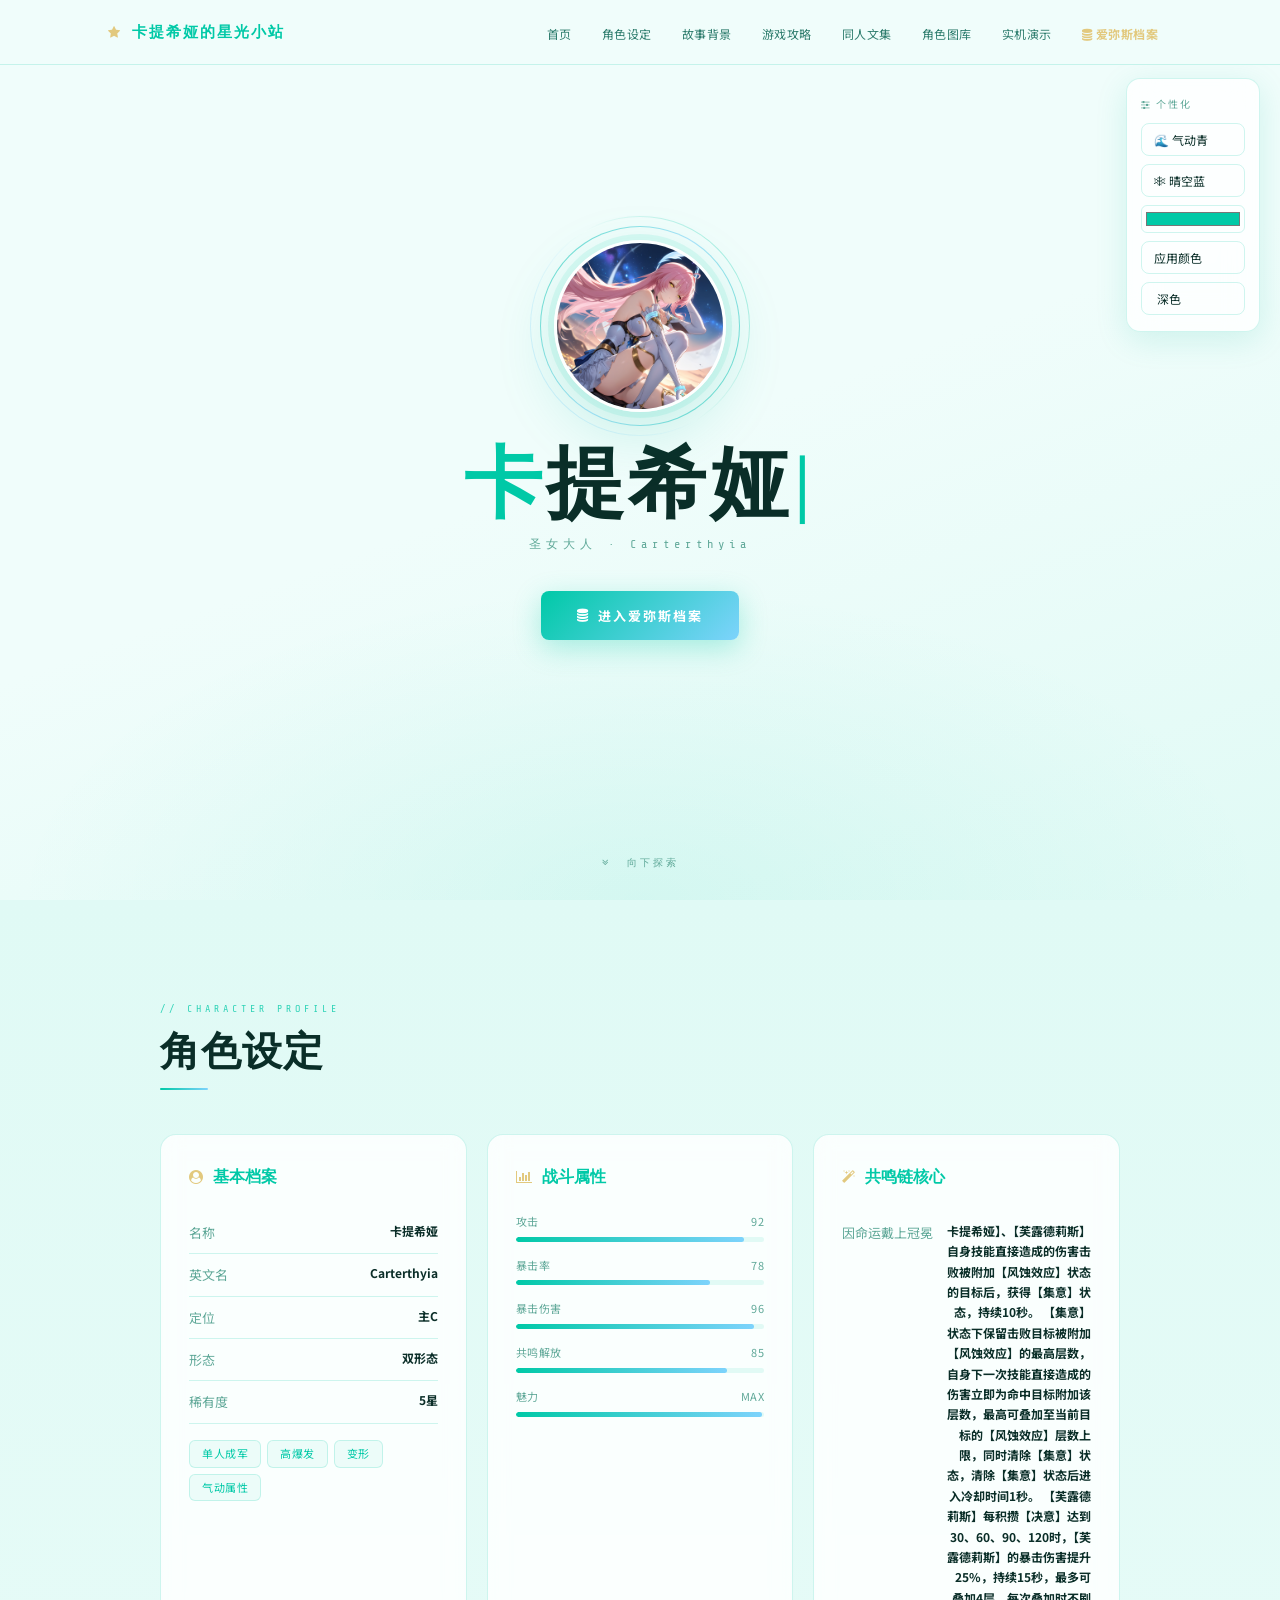
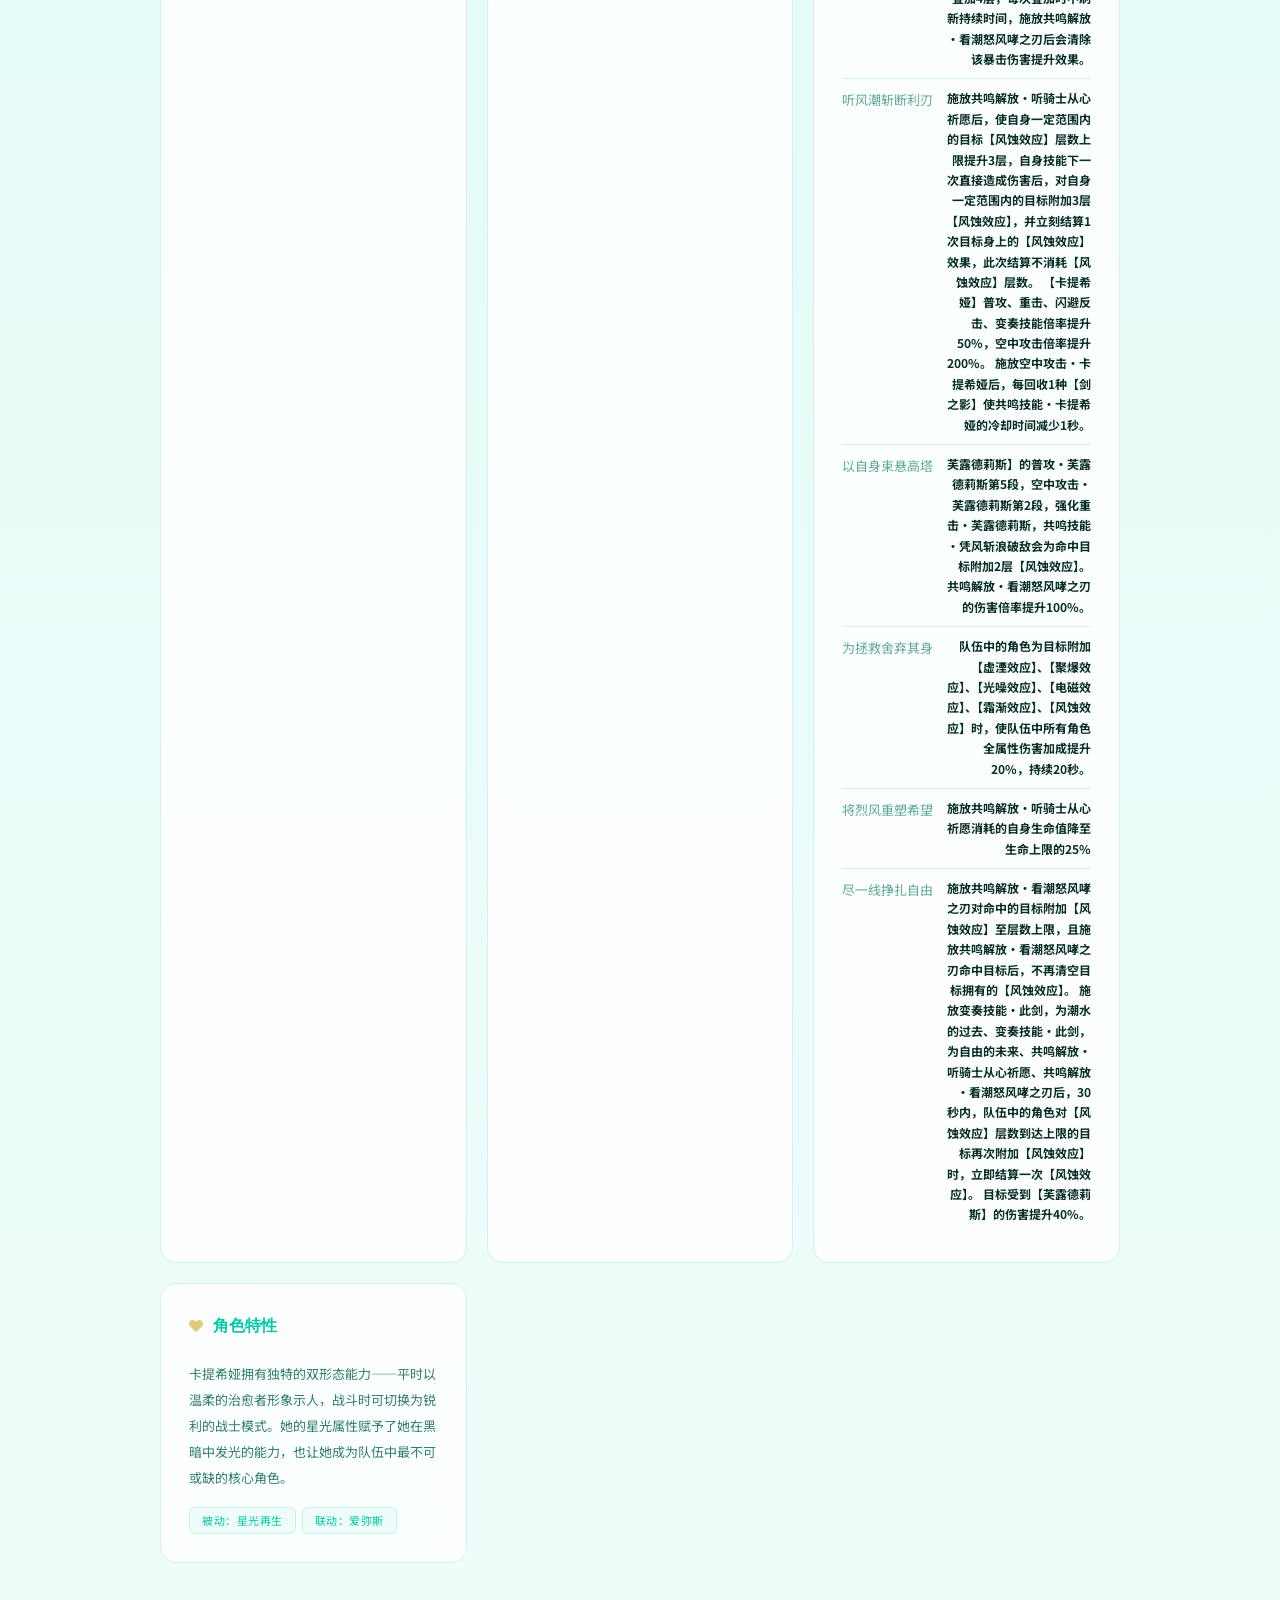
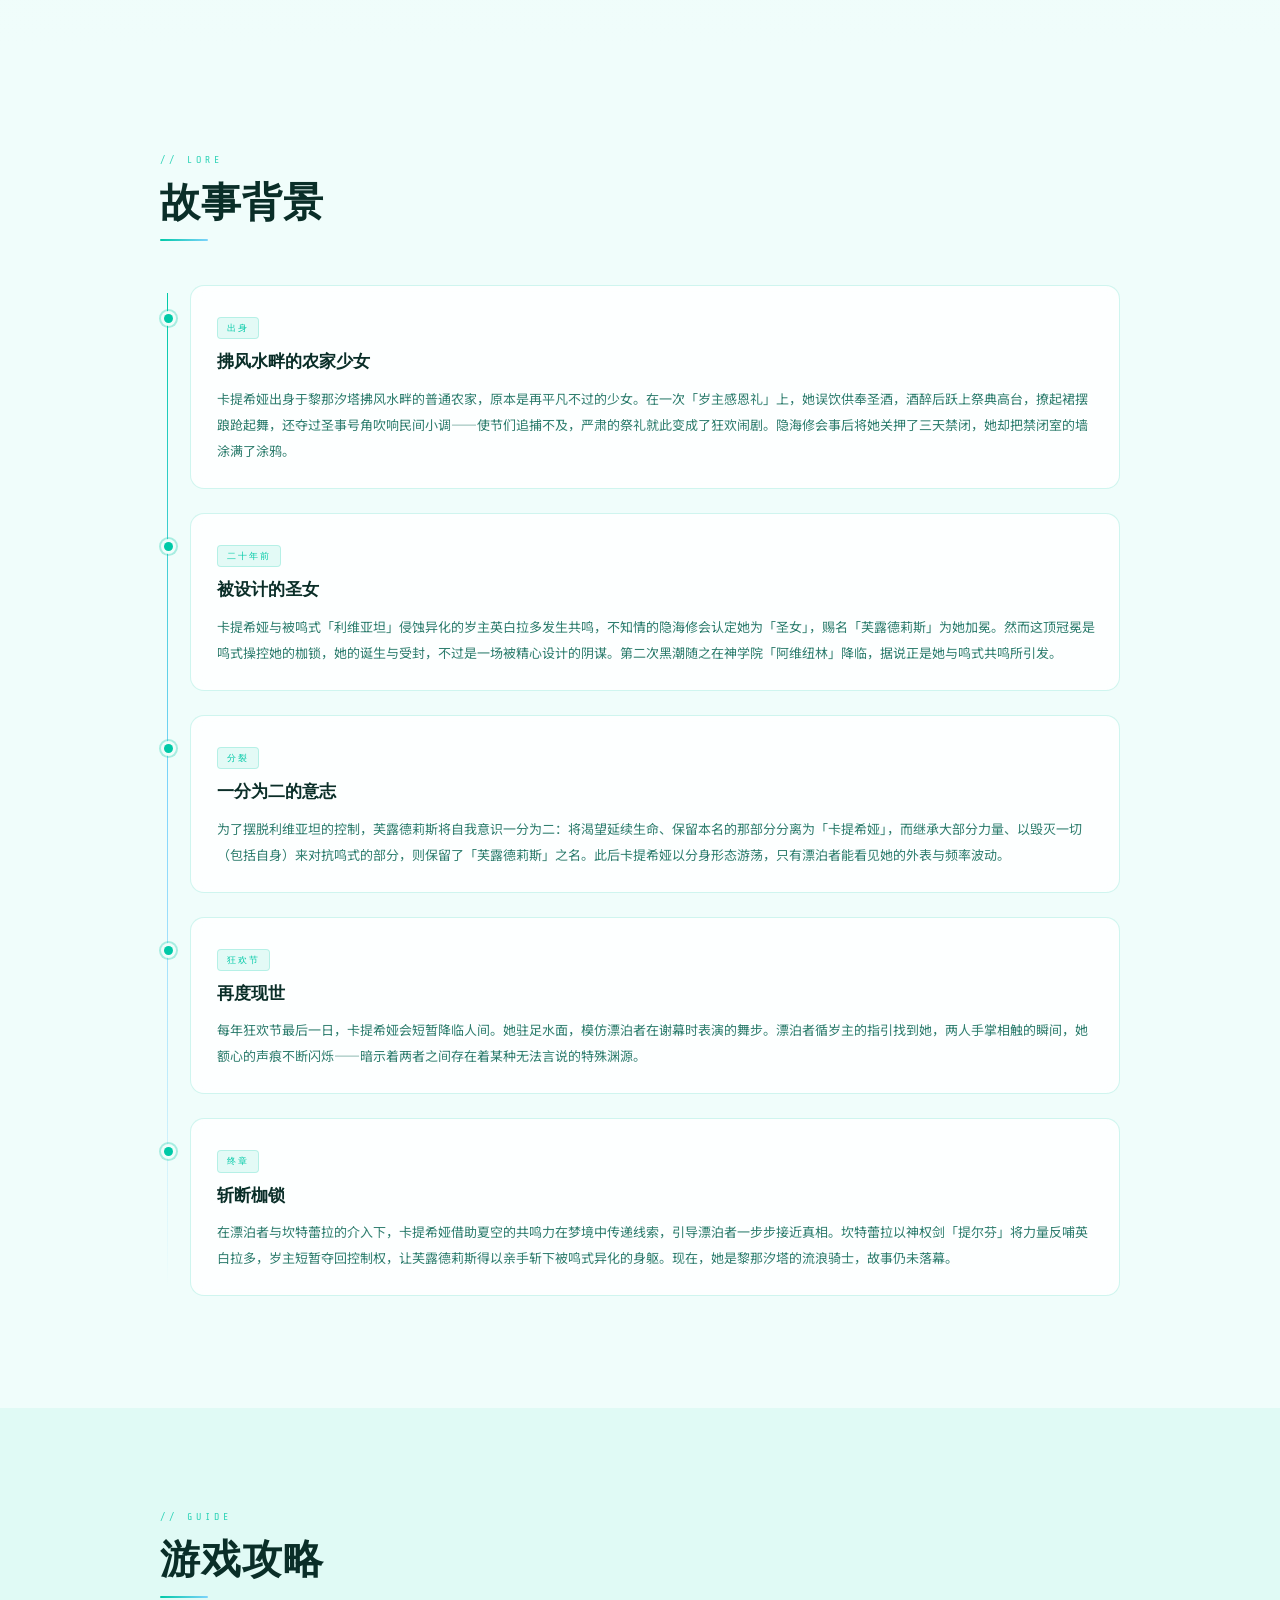
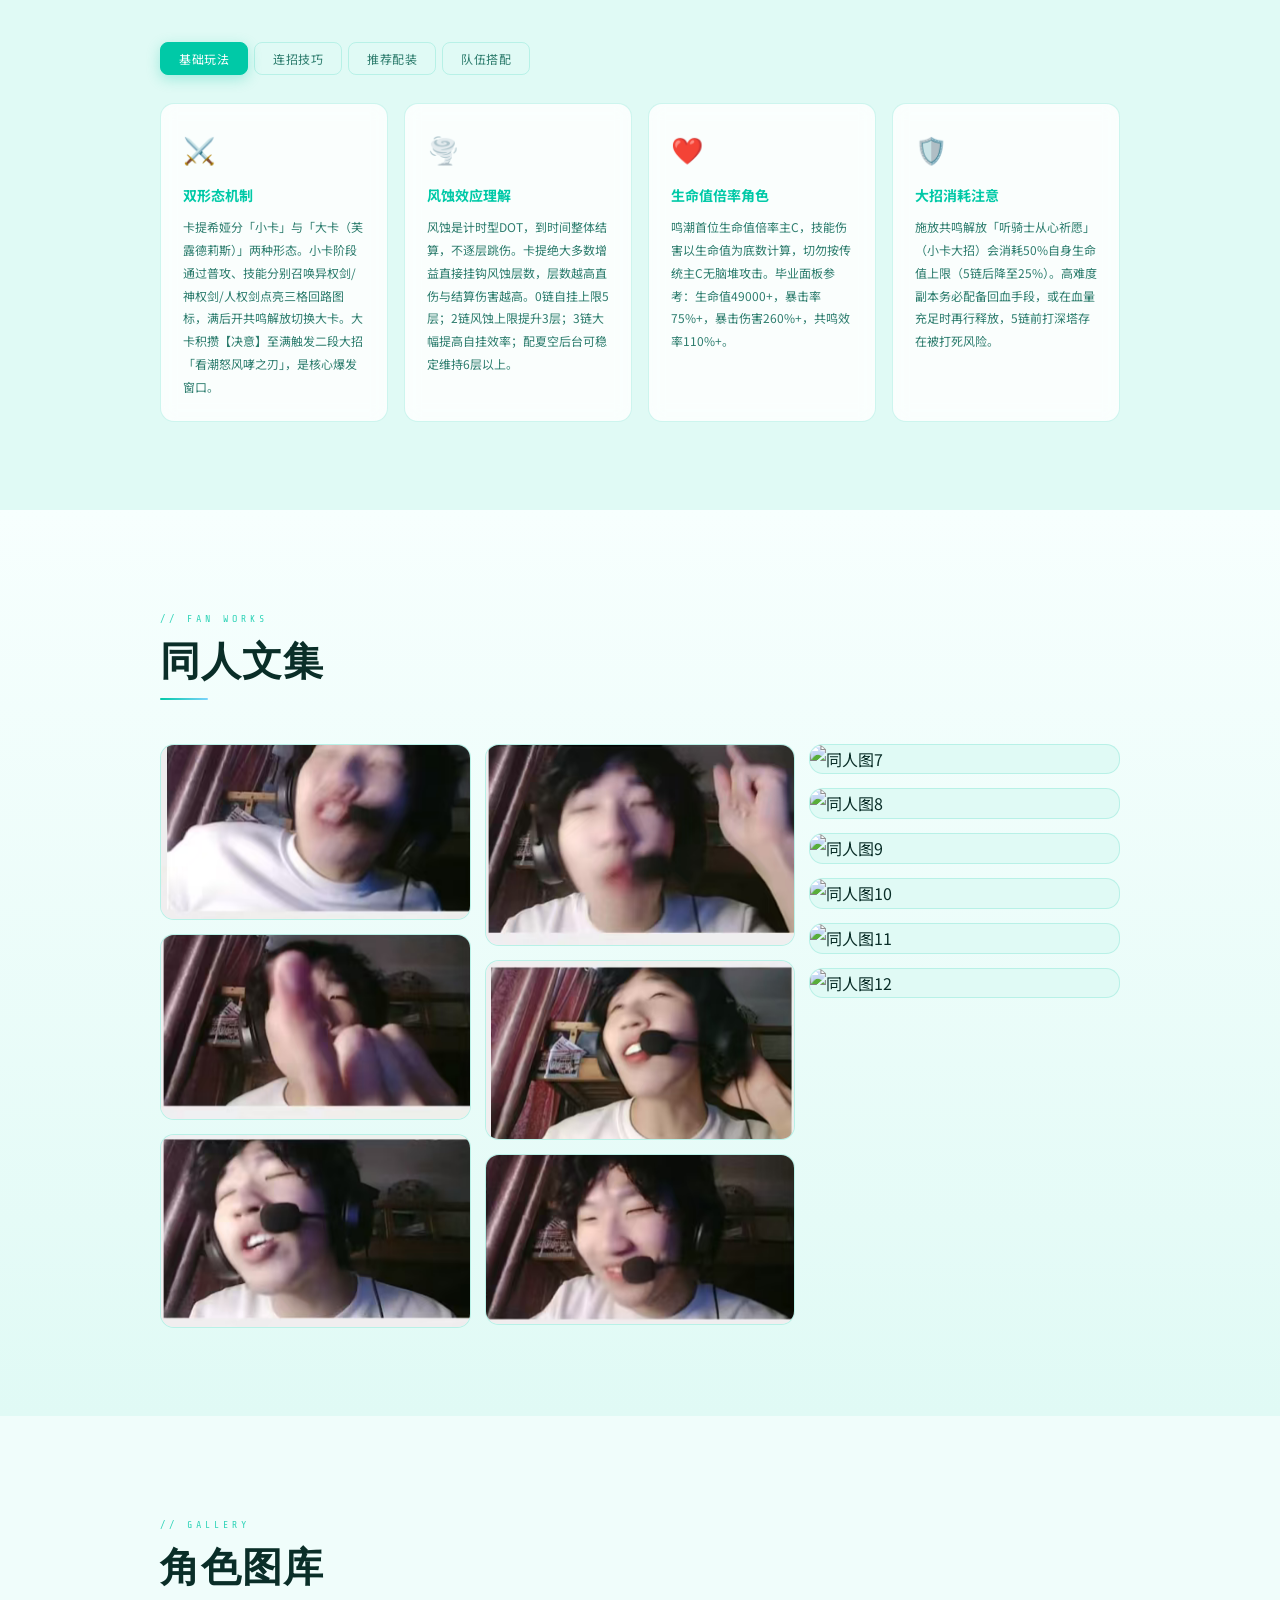
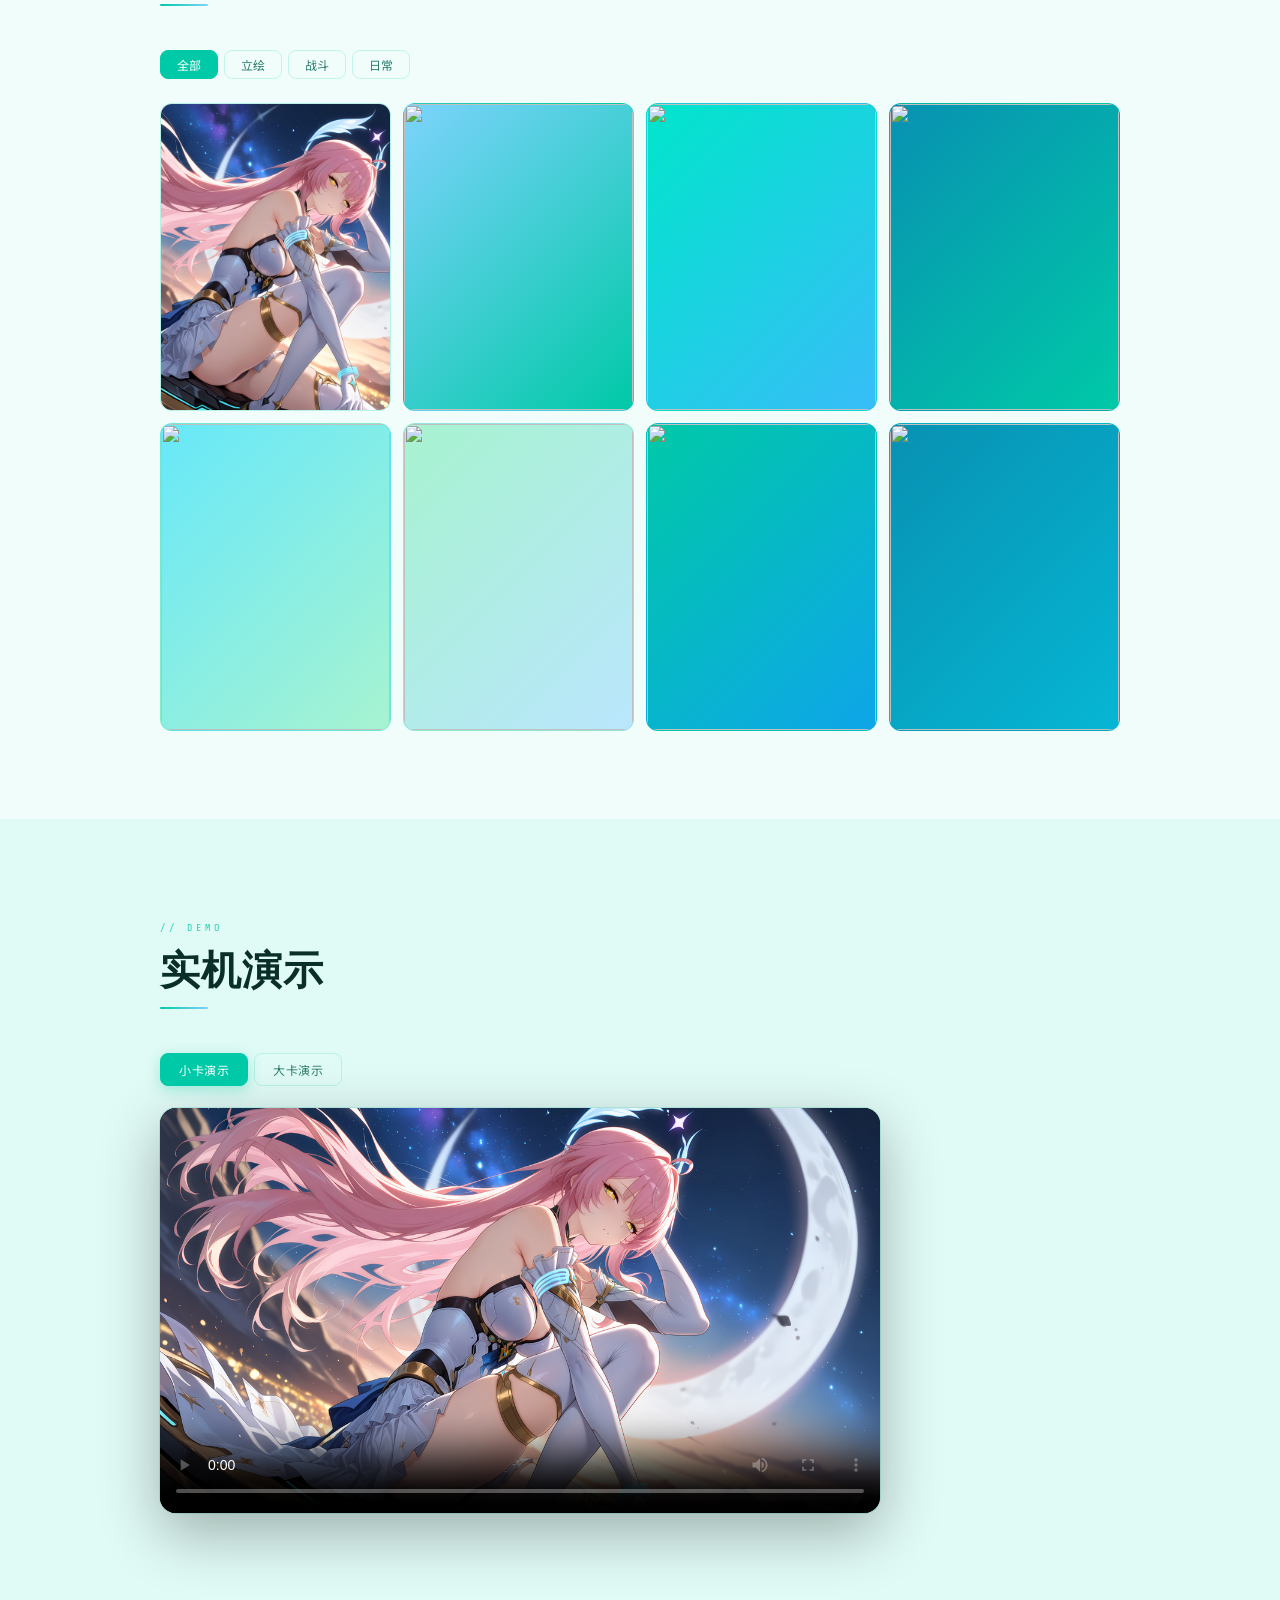
==== commit 11213607: "Add files via upload" ====
--- a/index.html
+++ b/index.html
@@ -368,31 +368,81 @@
     <span class="sec-label">// Fan Works</span>
     <h2 class="sec-title">同人文集</h2>
     <div class="sec-bar"></div>
+
     <div class="fanbook-masonry">
+
+      <!-- 1 -->
       <div class="fan-item" onclick="openLb('images3/anchor1.png')">
-        <img src="images3/anchor1.png" alt="同人图1" onerror="this.parentElement.style.background='linear-gradient(135deg,#00c9a7,#7dd3fc)';this.style.display='none'">
+        <img src="images3/anchor1.png" alt="同人图1">
         <div class="fan-over">同人图 · 01</div>
       </div>
+
+      <!-- 2 -->
       <div class="fan-item" onclick="openLb('images3/anchor2.png')">
-        <img src="images3/anchor2.png" alt="同人图2" onerror="this.parentElement.style.background='linear-gradient(135deg,#7dd3fc,#00c9a7)';this.style.display='none'">
+        <img src="images3/anchor2.png" alt="同人图2">
         <div class="fan-over">同人图 · 02</div>
       </div>
+
+      <!-- 3 -->
       <div class="fan-item" onclick="openLb('images3/anchor3.png')">
-        <img src="images3/anchor3.png" alt="同人图3" onerror="this.parentElement.style.background='linear-gradient(135deg,#00e5cb,#38bdf8)';this.style.display='none'">
+        <img src="images3/anchor3.png" alt="同人图3">
         <div class="fan-over">同人图 · 03</div>
       </div>
+
+      <!-- 4 -->
       <div class="fan-item" onclick="openLb('images3/anchor4.png')">
-        <img src="images3/anchor4.png" alt="同人图4" onerror="this.parentElement.style.background='linear-gradient(135deg,#0891b2,#00c9a7)';this.style.display='none'">
+        <img src="images3/anchor4.png" alt="同人图4">
         <div class="fan-over">同人图 · 04</div>
       </div>
+
+      <!-- 5 -->
       <div class="fan-item" onclick="openLb('images3/anchor5.png')">
-        <img src="images3/anchor5.png" alt="同人图5" onerror="this.parentElement.style.background='linear-gradient(135deg,#67e8f9,#a7f3d0)';this.style.display='none'">
+        <img src="images3/anchor5.png" alt="同人图5">
         <div class="fan-over">同人图 · 05</div>
       </div>
+
+      <!-- 6 -->
       <div class="fan-item" onclick="openLb('images3/anchor6.png')">
-        <img src="images3/anchor6.png" alt="同人图6" onerror="this.parentElement.style.background='linear-gradient(135deg,#a7f3d0,#bae6fd)';this.style.display='none'">
+        <img src="images3/anchor6.png" alt="同人图6">
         <div class="fan-over">同人图 · 06</div>
       </div>
+
+      <!-- 7 -->
+      <div class="fan-item" onclick="openLb('images3/gay1.png')">
+        <img src="images3/gay1.png" alt="同人图7">
+        <div class="fan-over">同人图 · 07</div>
+      </div>
+
+      <!-- 8 -->
+      <div class="fan-item" onclick="openLb('images3/gay2.png')">
+        <img src="images3/gay2.png" alt="同人图8">
+        <div class="fan-over">同人图 · 08</div>
+      </div>
+
+      <!-- 9 -->
+      <div class="fan-item" onclick="openLb('images3/gay3.png')">
+        <img src="images3/gay3.png" alt="同人图9">
+        <div class="fan-over">同人图 · 09</div>
+      </div>
+
+      <!-- 10 -->
+      <div class="fan-item" onclick="openLb('images3/gay4.png')">
+        <img src="images3/gay4.png" alt="同人图10">
+        <div class="fan-over">同人图 · 10</div>
+      </div>
+
+      <!-- 11 -->
+      <div class="fan-item" onclick="openLb('images3/gay5.png')">
+        <img src="images3/gay5.png" alt="同人图11">
+        <div class="fan-over">同人图 · 11</div>
+      </div>
+
+      <!-- 12 -->
+      <div class="fan-item" onclick="openLb('images3/gay6.png')">
+        <img src="images3/gay6.png" alt="同人图12">
+        <div class="fan-over">同人图 · 12</div>
+      </div>
+
     </div>
   </div>
 </section>
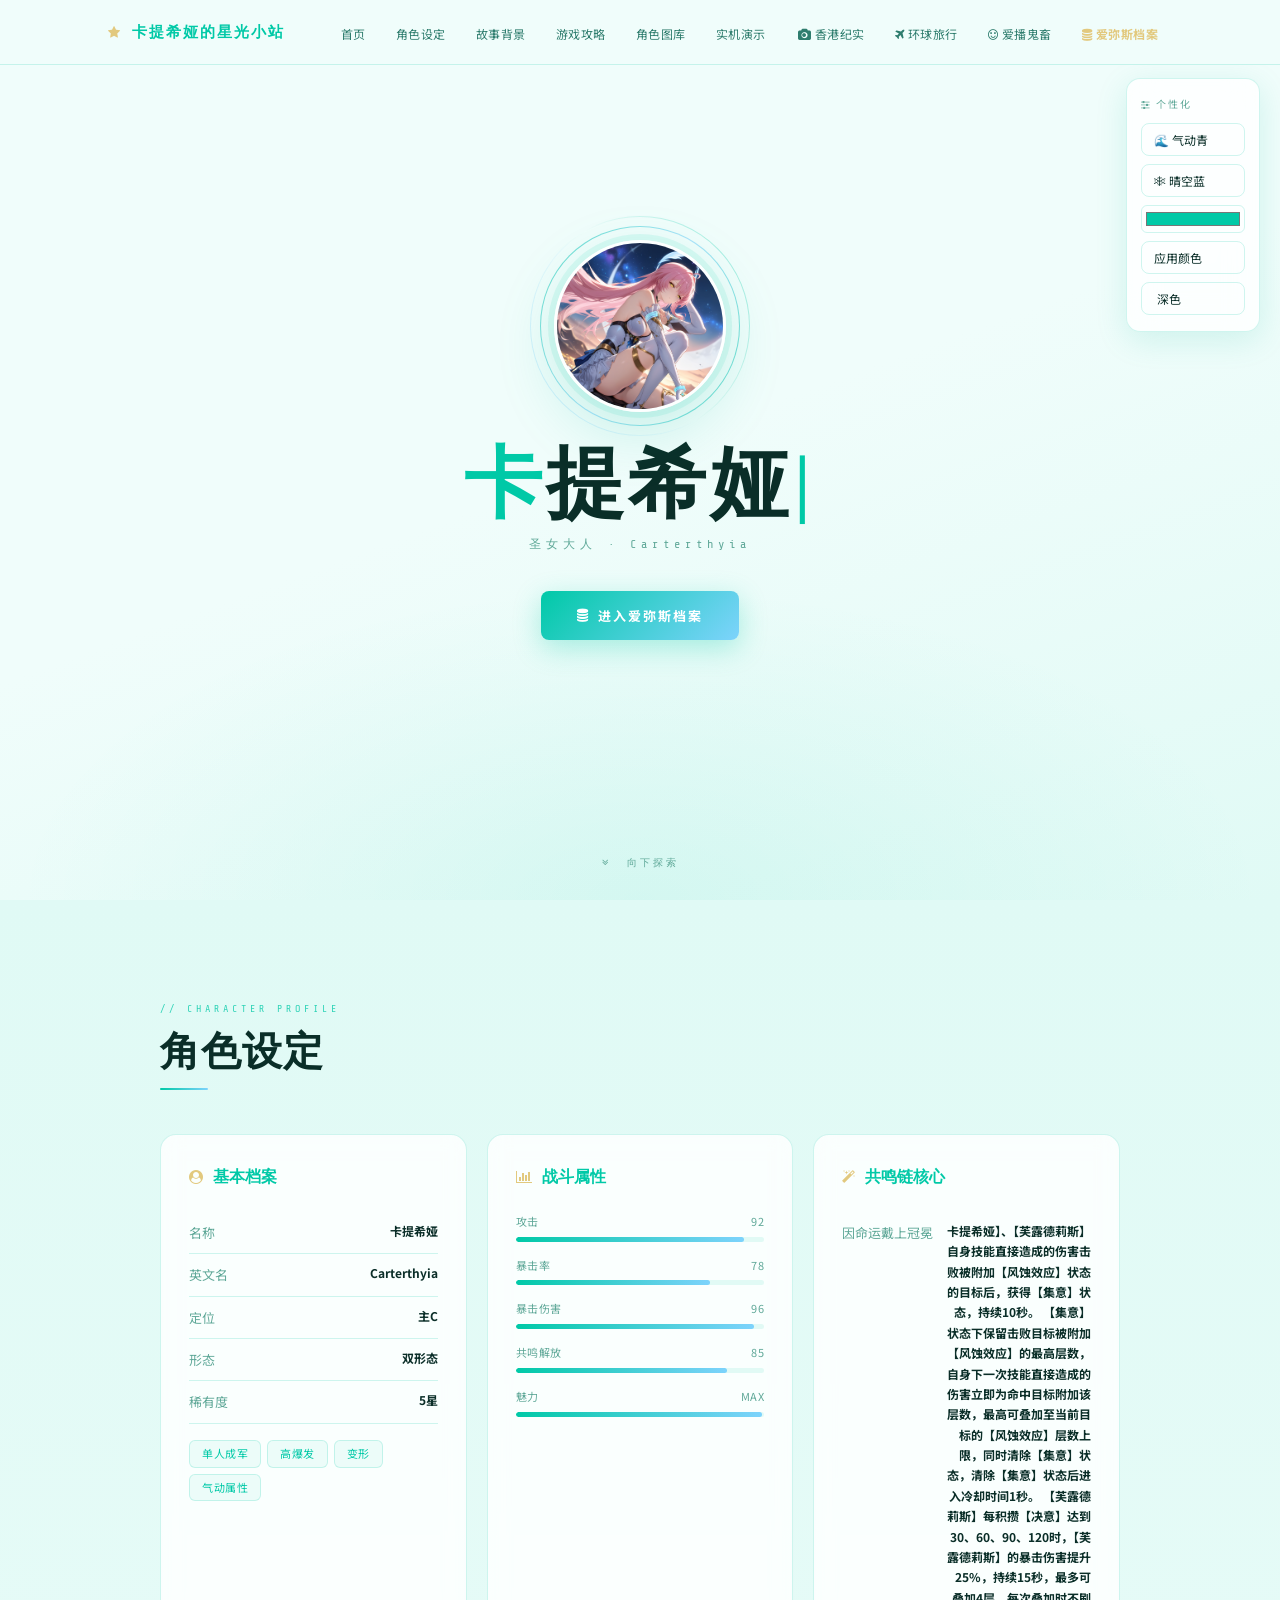
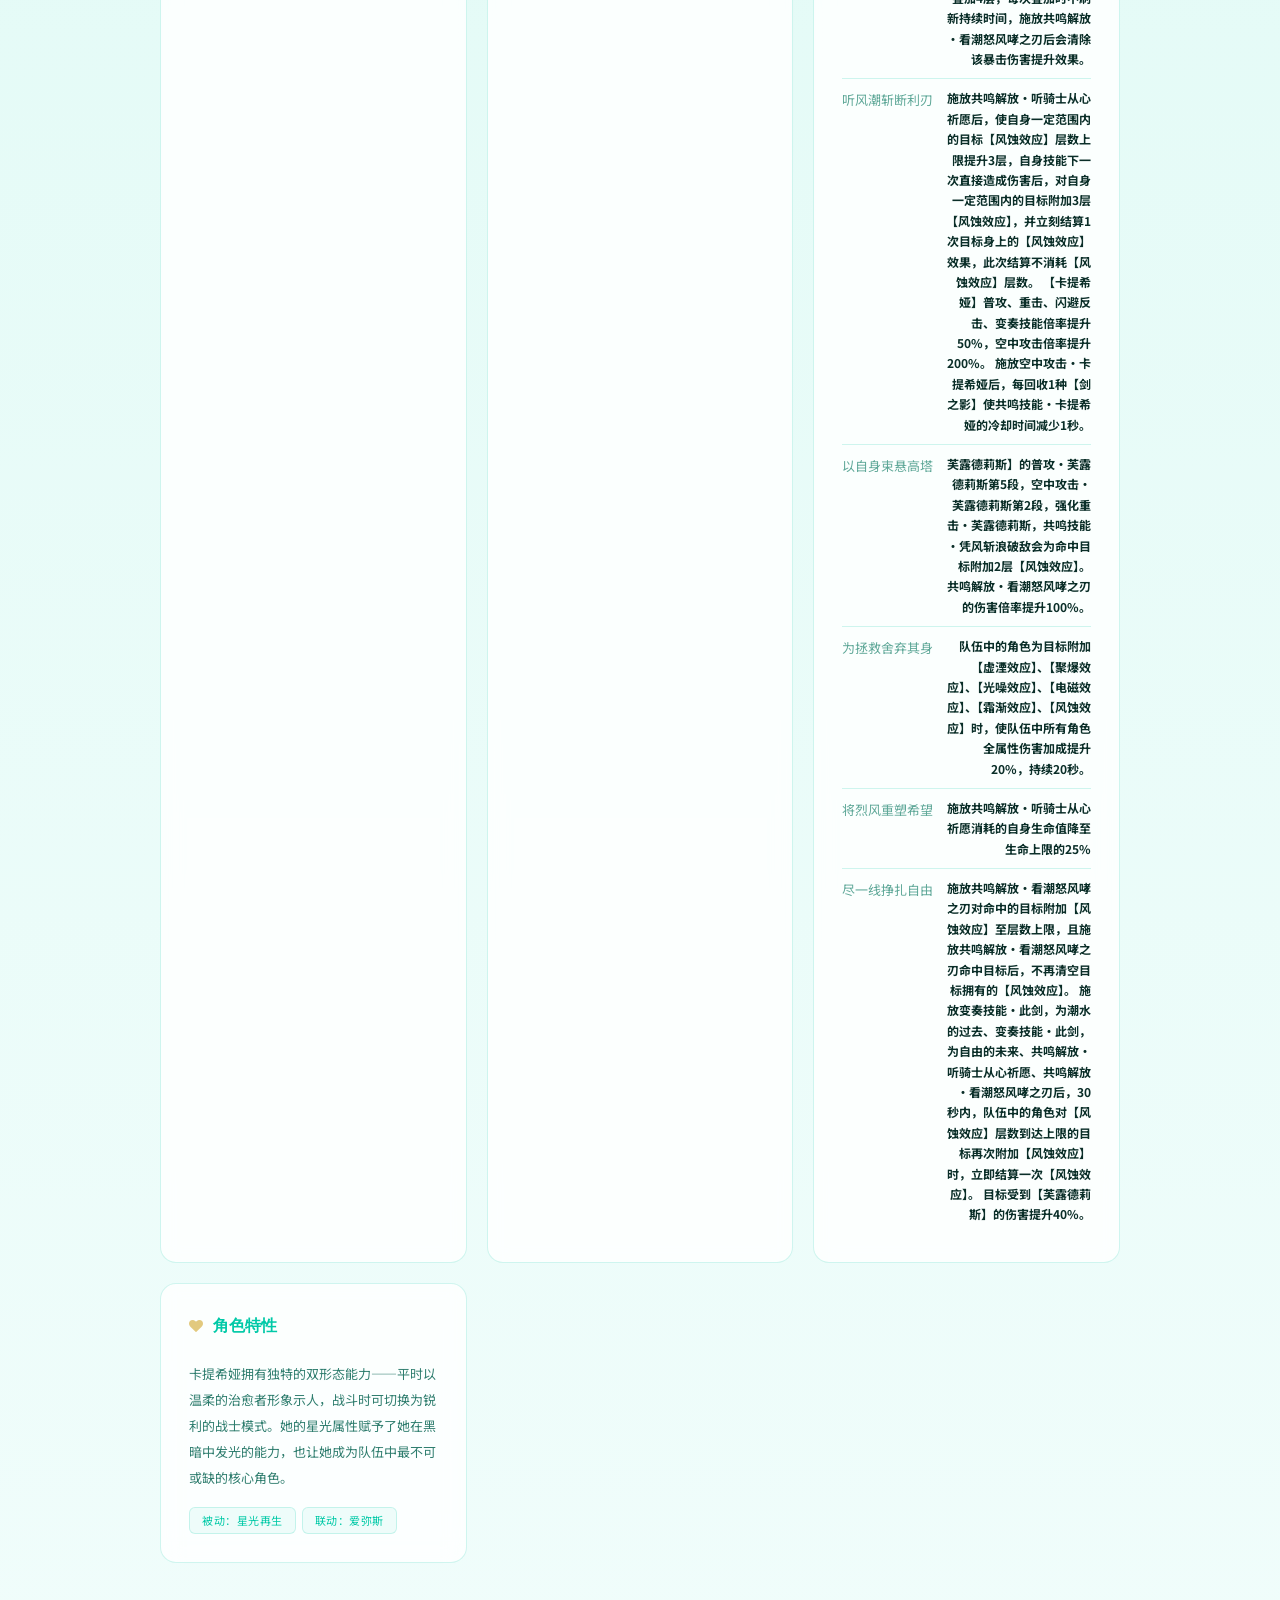
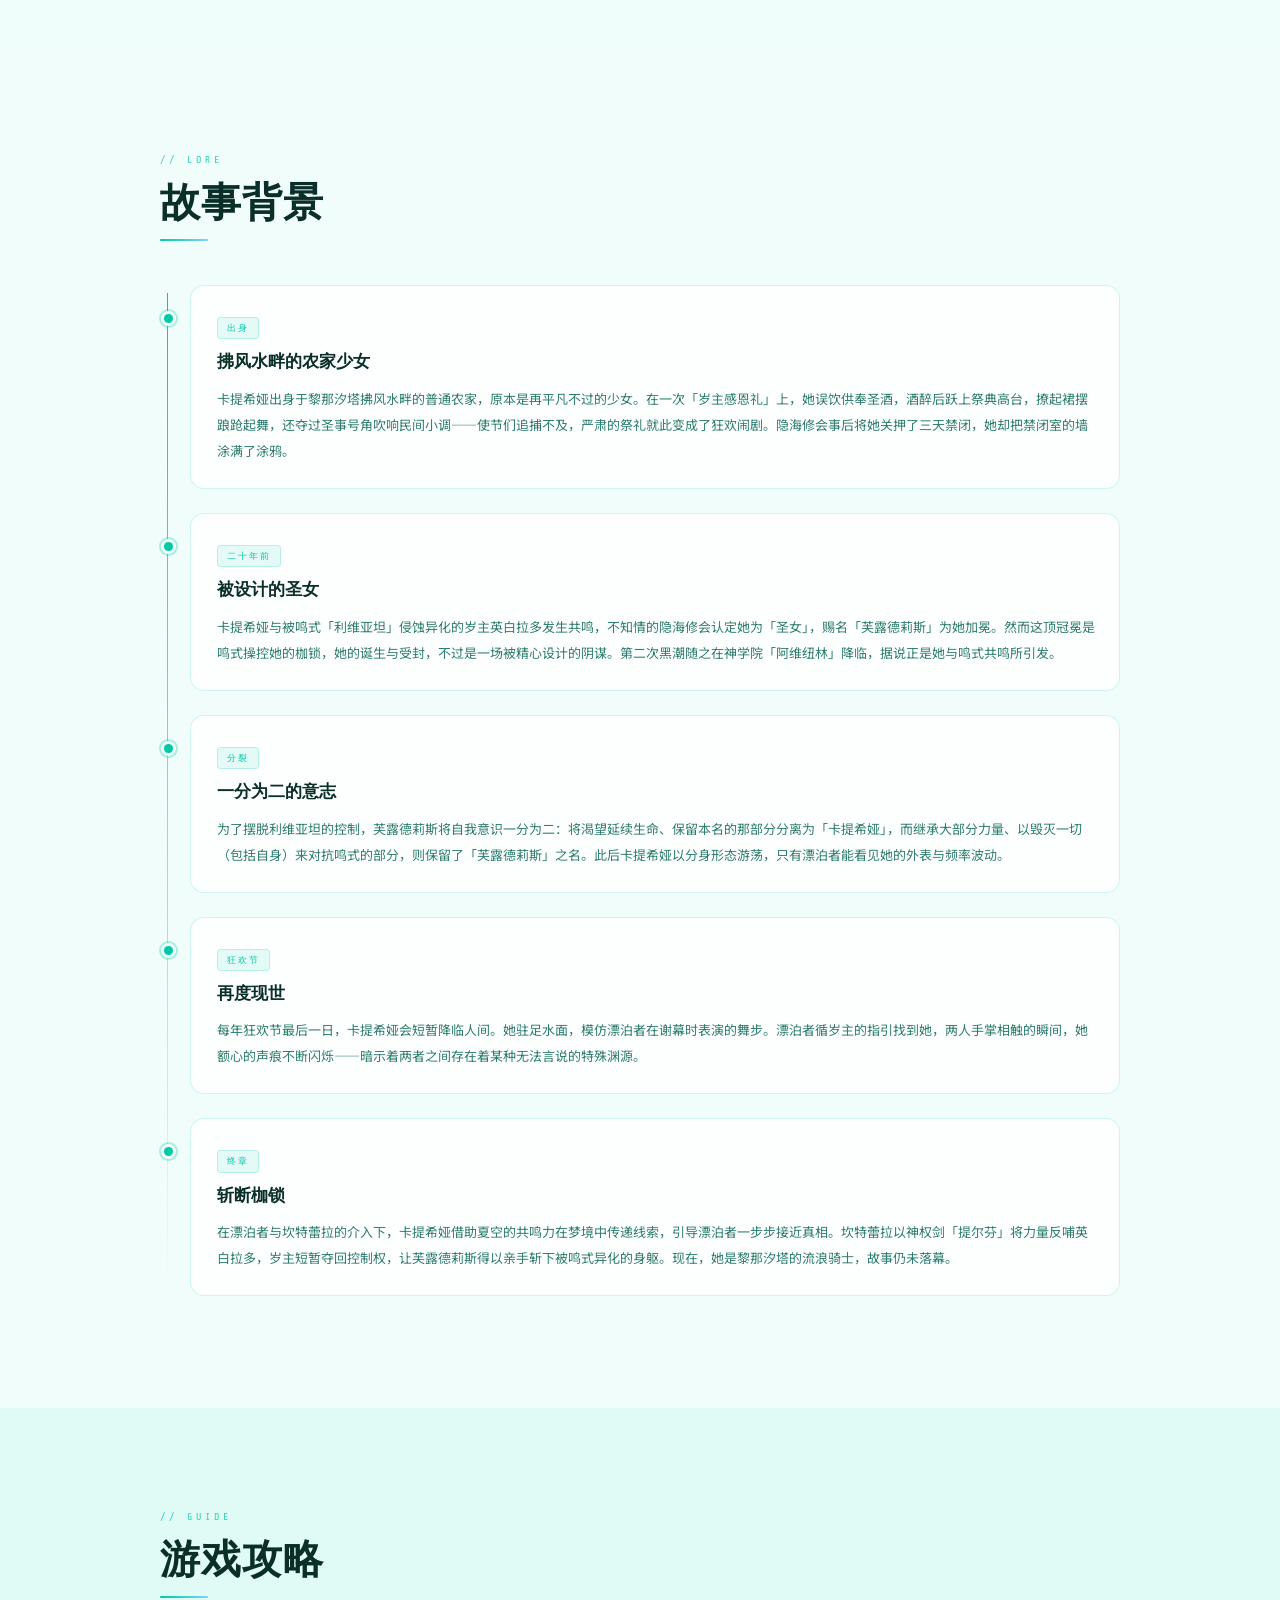
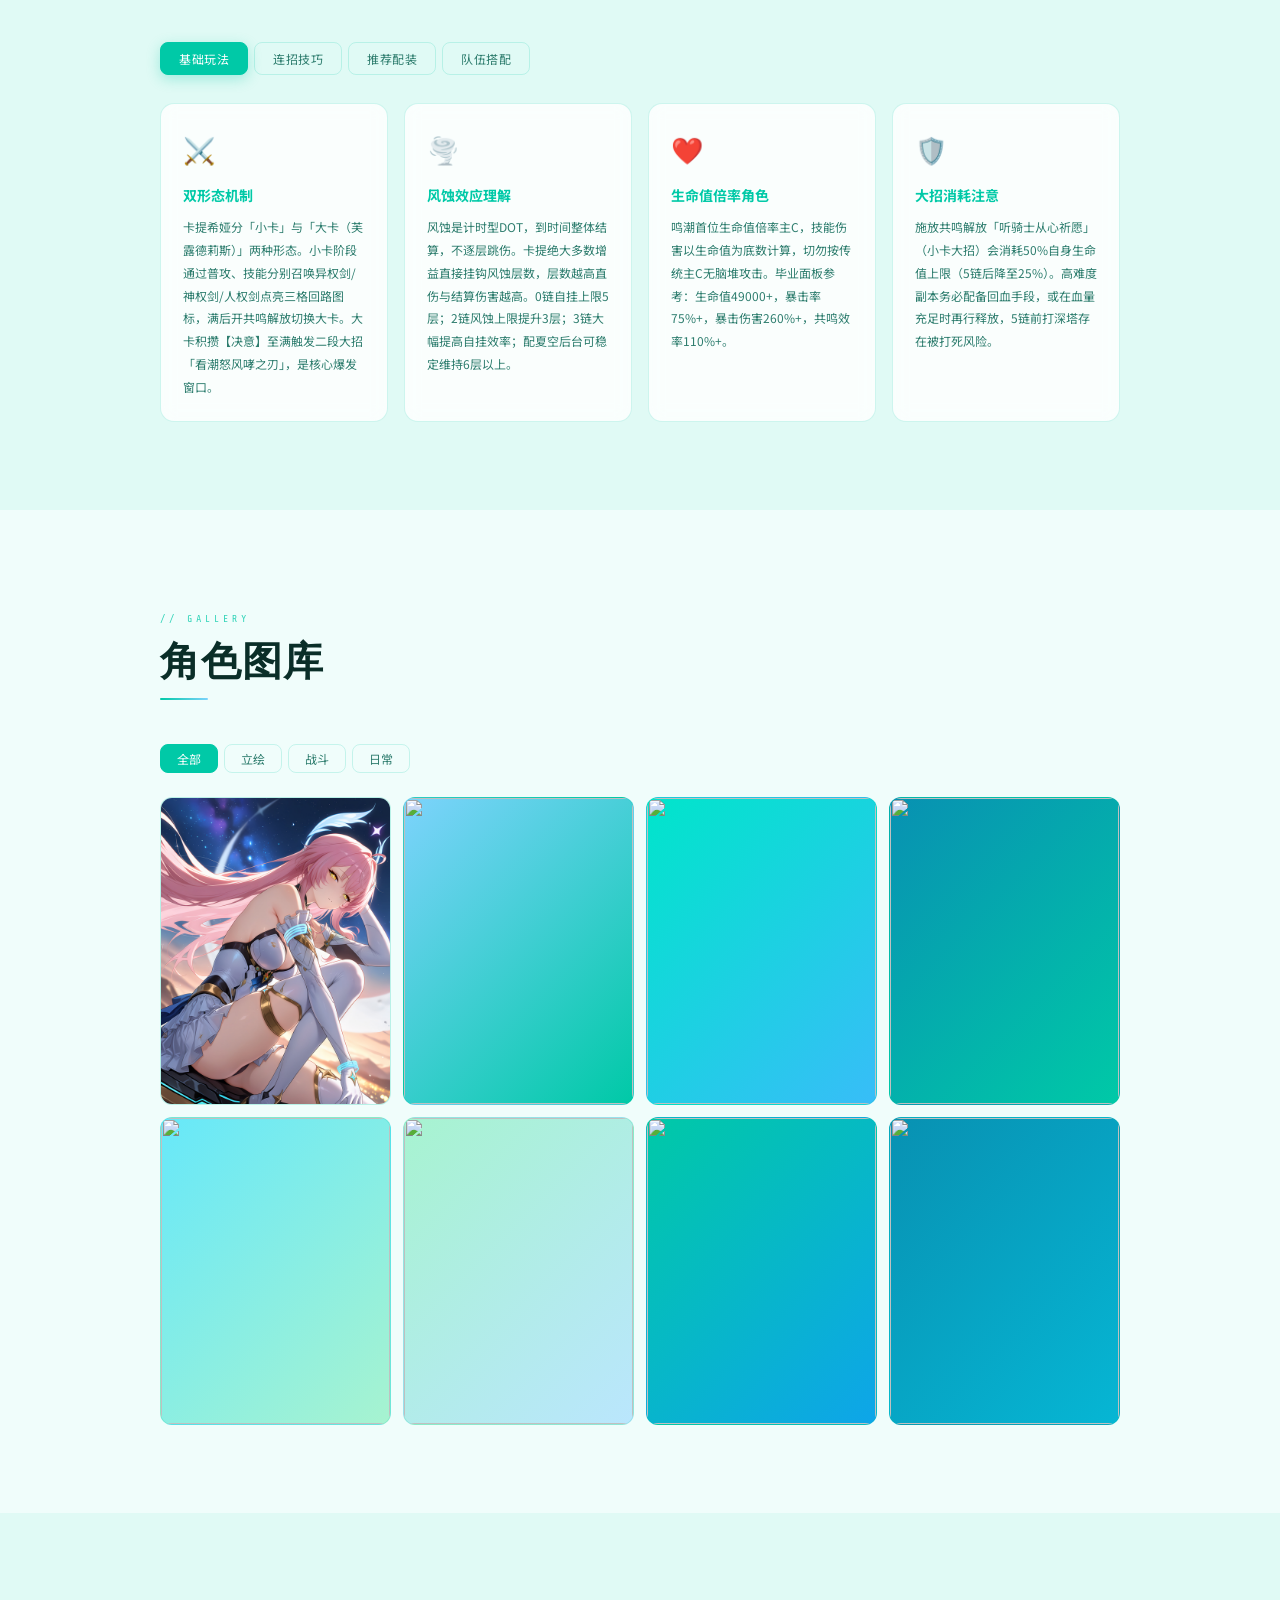
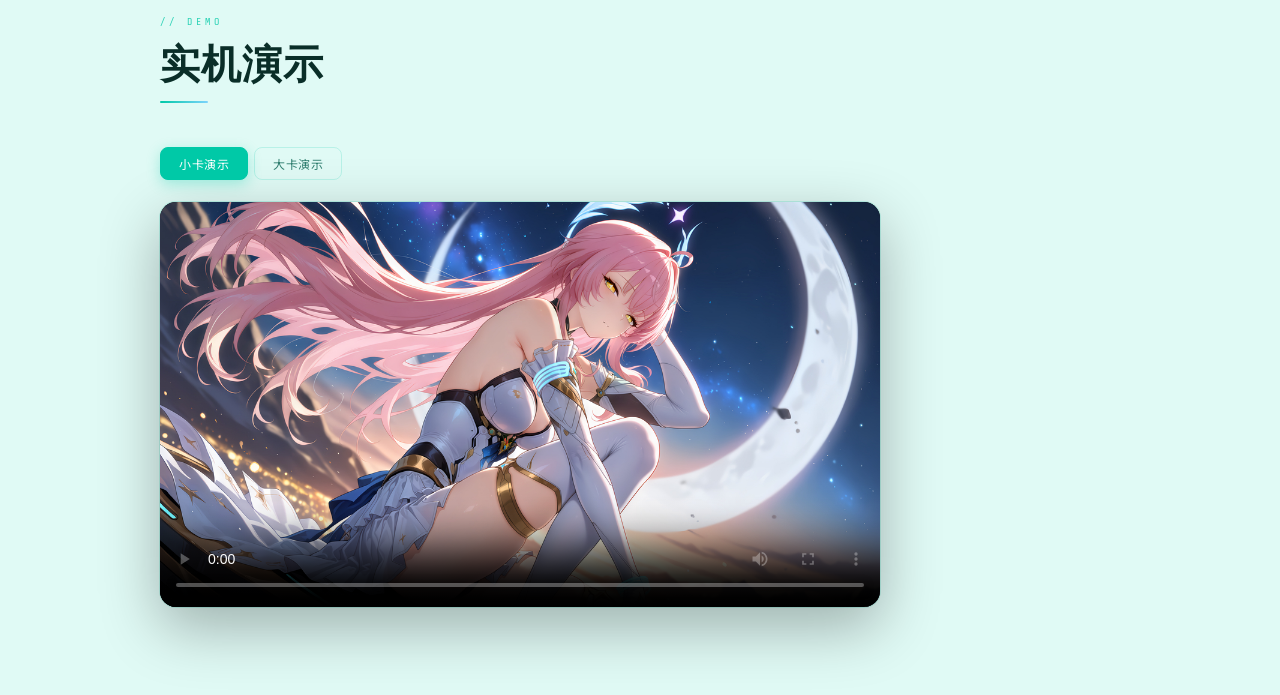
==== commit b5ddfcb8: "Add files via upload" ====
--- a/index.html
+++ b/index.html
@@ -222,9 +222,15 @@
       <li><a href="#about">角色设定</a></li>
       <li><a href="#story">故事背景</a></li>
       <li><a href="#guide">游戏攻略</a></li>
-      <li><a href="#fanbook">同人文集</a></li>
       <li><a href="#gallery">角色图库</a></li>
       <li><a href="#demo">实机演示</a></li>
+
+      <li class="nav-spacer"></li> 
+
+      <li><a href="Hong_Kong.html"><i class="fa fa-camera"></i> 香港纪实</a></li>
+      <li><a href="travel.html"><i class="fa fa-plane"></i> 环球旅行</a></li>
+      <li><a href="memes.html"><i class="fa fa-smile-o"></i> 爱播鬼畜</a></li>
+
       <li><a href="aemeath.html" class="hot"><i class="fa fa-database"></i> 爱弥斯档案</a></li>
     </ul>
     <button class="nav-burger" id="burger"><i class="fa fa-bars"></i></button>
@@ -359,90 +365,6 @@
         <div class="g-card"><div class="g-icon">💧</div><h4>无夏空过渡：卡提+散华+气动主</h4><p>散华延奏使下一位普攻伤害加深，卡提技能与解放均视为普攻伤害，有一定增益。但风蚀覆盖不稳，整体输出约为带夏空版本的80%，建议尽快补入00夏空。</p></div>
         <div class="g-card"><div class="g-icon">🔗</div><h4>链数与配队</h4><p>0~2链：强绑夏空，自身挂层能力弱。3链：可脱离夏空，自由搭配其他辅助（卡提+气动主+千咲）。6链：最佳搭档仍是夏空，配合满层风蚀秒跳结算伤害极为恐怖，夏空可累计约70万风蚀结算伤害。</p></div>
       </div>
-    </div>
-  </div>
-</section>
-
-<section id="fanbook">
-  <div class="sw reveal">
-    <span class="sec-label">// Fan Works</span>
-    <h2 class="sec-title">同人文集</h2>
-    <div class="sec-bar"></div>
-
-    <div class="fanbook-masonry">
-
-      <!-- 1 -->
-      <div class="fan-item" onclick="openLb('images3/anchor1.png')">
-        <img src="images3/anchor1.png" alt="同人图1">
-        <div class="fan-over">同人图 · 01</div>
-      </div>
-
-      <!-- 2 -->
-      <div class="fan-item" onclick="openLb('images3/anchor2.png')">
-        <img src="images3/anchor2.png" alt="同人图2">
-        <div class="fan-over">同人图 · 02</div>
-      </div>
-
-      <!-- 3 -->
-      <div class="fan-item" onclick="openLb('images3/anchor3.png')">
-        <img src="images3/anchor3.png" alt="同人图3">
-        <div class="fan-over">同人图 · 03</div>
-      </div>
-
-      <!-- 4 -->
-      <div class="fan-item" onclick="openLb('images3/anchor4.png')">
-        <img src="images3/anchor4.png" alt="同人图4">
-        <div class="fan-over">同人图 · 04</div>
-      </div>
-
-      <!-- 5 -->
-      <div class="fan-item" onclick="openLb('images3/anchor5.png')">
-        <img src="images3/anchor5.png" alt="同人图5">
-        <div class="fan-over">同人图 · 05</div>
-      </div>
-
-      <!-- 6 -->
-      <div class="fan-item" onclick="openLb('images3/anchor6.png')">
-        <img src="images3/anchor6.png" alt="同人图6">
-        <div class="fan-over">同人图 · 06</div>
-      </div>
-
-      <!-- 7 -->
-      <div class="fan-item" onclick="openLb('images3/gay1.png')">
-        <img src="images3/gay1.png" alt="同人图7">
-        <div class="fan-over">同人图 · 07</div>
-      </div>
-
-      <!-- 8 -->
-      <div class="fan-item" onclick="openLb('images3/gay2.png')">
-        <img src="images3/gay2.png" alt="同人图8">
-        <div class="fan-over">同人图 · 08</div>
-      </div>
-
-      <!-- 9 -->
-      <div class="fan-item" onclick="openLb('images3/gay3.png')">
-        <img src="images3/gay3.png" alt="同人图9">
-        <div class="fan-over">同人图 · 09</div>
-      </div>
-
-      <!-- 10 -->
-      <div class="fan-item" onclick="openLb('images3/gay4.png')">
-        <img src="images3/gay4.png" alt="同人图10">
-        <div class="fan-over">同人图 · 10</div>
-      </div>
-
-      <!-- 11 -->
-      <div class="fan-item" onclick="openLb('images3/gay5.png')">
-        <img src="images3/gay5.png" alt="同人图11">
-        <div class="fan-over">同人图 · 11</div>
-      </div>
-
-      <!-- 12 -->
-      <div class="fan-item" onclick="openLb('images3/gay6.png')">
-        <img src="images3/gay6.png" alt="同人图12">
-        <div class="fan-over">同人图 · 12</div>
-      </div>
-
     </div>
   </div>
 </section>
@@ -558,8 +480,8 @@
   dark=!dark;
   document.body.classList.toggle('dark',dark);
   document.getElementById('darkBtn').innerHTML=dark
-    ?'<i class="fa fa-sun-o"></i> 亮色'
-    :'<i class="fa fa-moon"></i> 深色'
+    ?'<i class=\"fa fa-sun-o\"></i> 亮色'
+    :'<i class=\"fa fa-moon\"></i> 深色'
 }
 setTheme('teal');
 
@@ -601,4 +523,4 @@
 }
 </script>
 </body>
-</html>
+</html>
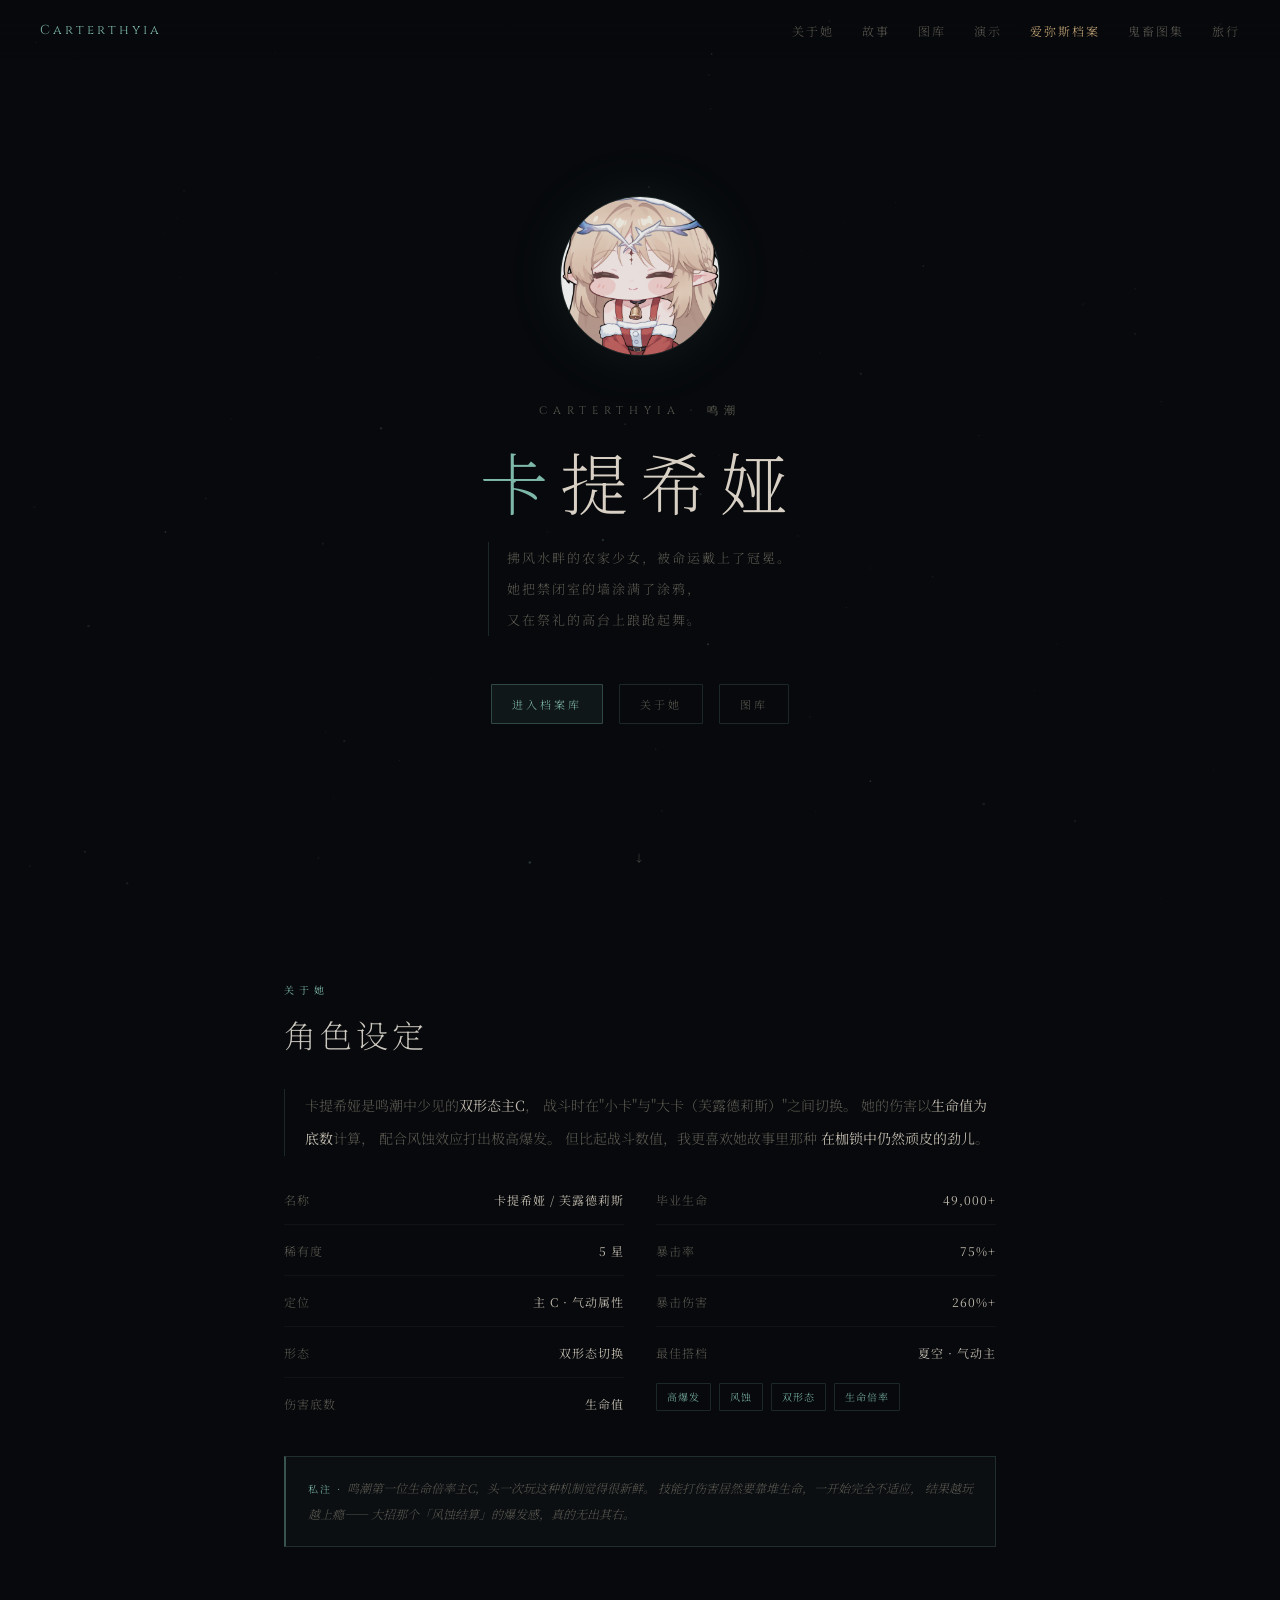
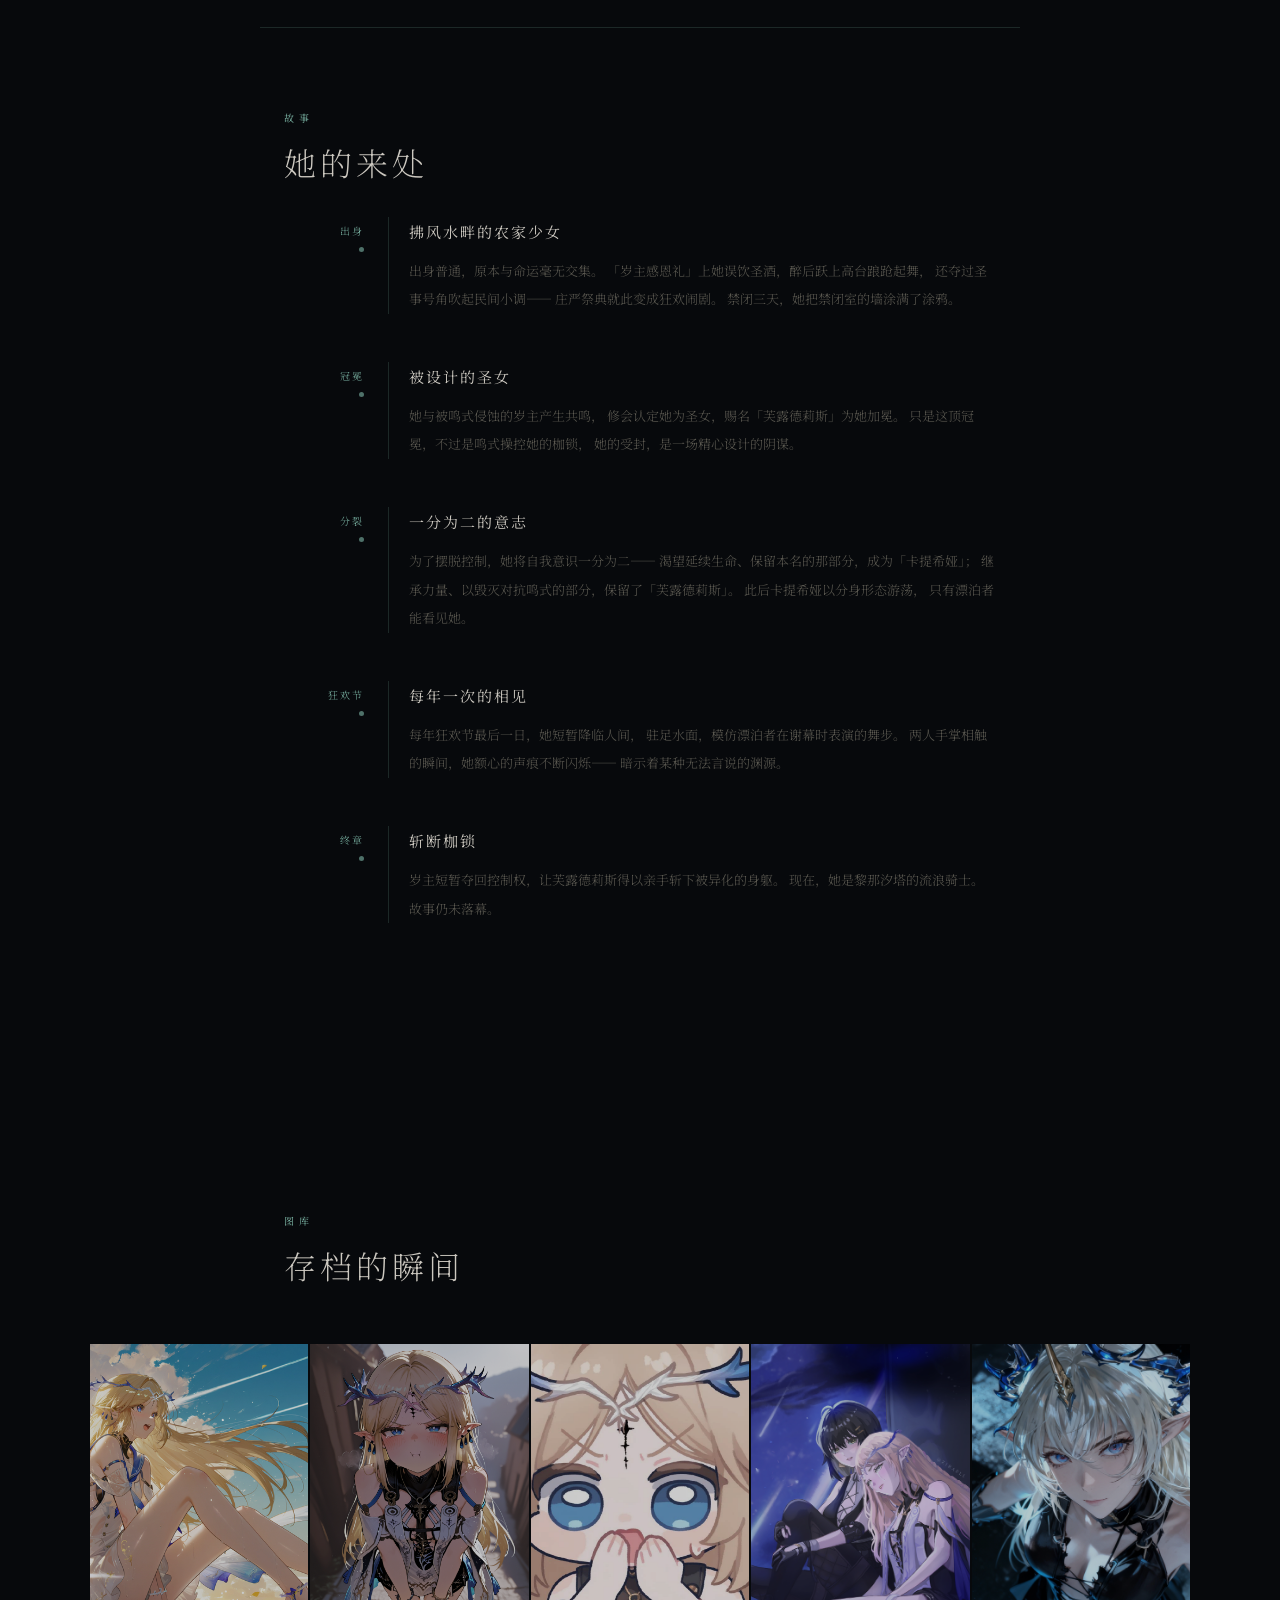
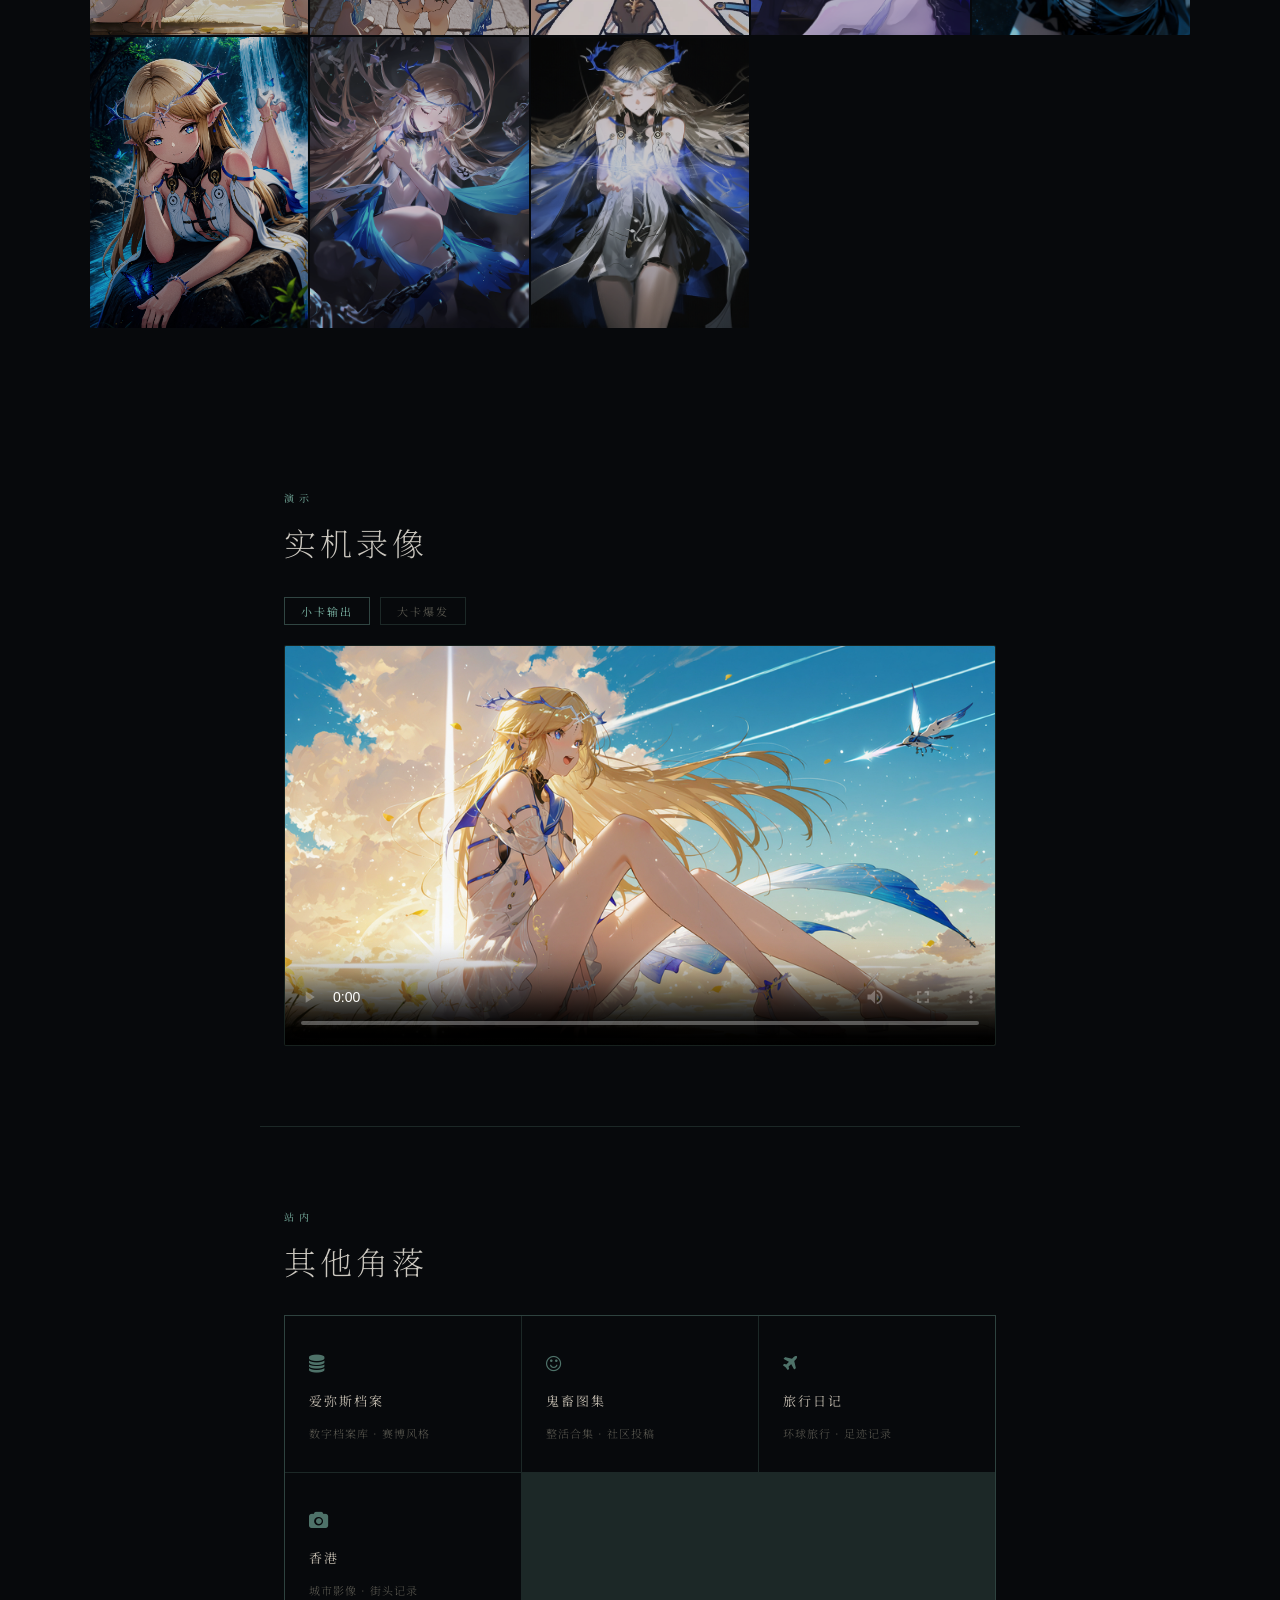
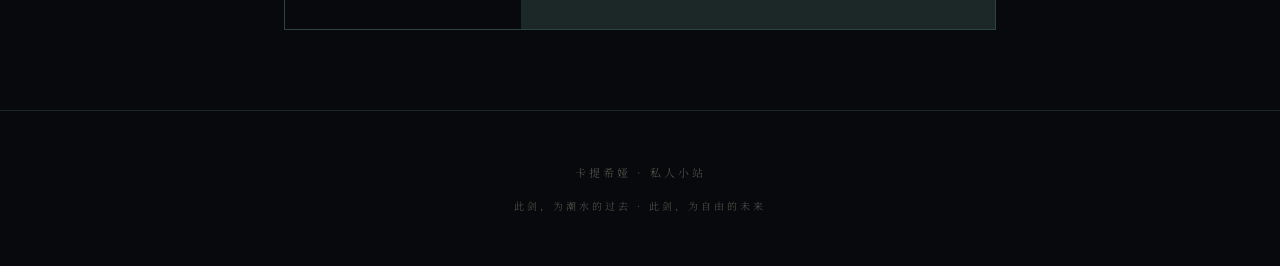
==== commit 22e2f712: "Add files via upload" ====
--- a/index.html
+++ b/index.html
@@ -3,524 +3,708 @@
 <head>
   <meta charset="UTF-8">
   <meta name="viewport" content="width=device-width, initial-scale=1.0">
-  <title>卡提希娅的星光小站</title>
+  <title>卡提希娅 · 私人小站</title>
   <link rel="icon" href="favicon/13.ico?v=20240626" type="image/x-icon">
-  <link href="https://fonts.googleapis.com/css2?family=Cinzel:wght@400;700;900&family=Noto+Sans+SC:wght@300;400;700&family=Noto+Serif+SC:wght@300;400&family=Share+Tech+Mono&display=swap" rel="stylesheet">
+  <link rel="preconnect" href="https://fonts.googleapis.com">
+  <link href="https://fonts.googleapis.com/css2?family=Noto+Serif+SC:wght@200;300;400;600&family=Cinzel:wght@400;600&display=swap" rel="stylesheet">
   <link rel="stylesheet" href="https://cdn.jsdelivr.net/npm/font-awesome@4.7.0/css/font-awesome.min.css">
   <style>
-  *,*::before,*::after{box-sizing:border-box;margin:0;padding:0}
-  html{scroll-behavior:smooth}
-
-  :root{
-    --p:#00c9a7;--p2:#00e5cb;--acc:#7dd3fc;
-    --gold:#e2c97e;
-    --bg:#f0fdfb;--bg2:#e0faf5;--bg3:#f7fffe;
-    --text:#0a2e28;--soft:#2e7d6e;--muted:#5fa898;
-    --card:rgba(255,255,255,.82);
-    --sh:0 8px 32px rgba(0,180,150,.14);
-    --sh-lg:0 20px 60px rgba(0,180,150,.18);
-    --bdr:rgba(0,201,167,.18);
-    --ease:cubic-bezier(.4,0,.2,1);
-    --ease-spring:cubic-bezier(.34,1.56,.64,1)
-  }
-  body.dark{
-    --p:#00e5cb;--p2:#33f0d5;--acc:#7dd3fc;
-    --bg:#03110e;--bg2:#061a15;--bg3:#020d0b;
-    --text:#d4f7f0;--soft:#4fc4ac;--muted:#2d7a68;
-    --card:rgba(6,28,22,.85);
-    --sh:0 8px 32px rgba(0,200,160,.1);
-    --sh-lg:0 20px 60px rgba(0,200,160,.14);
-    --bdr:rgba(0,229,203,.16)
-  }
-
-  body{background:var(--bg);color:var(--text);font-family:'Noto Sans SC',sans-serif;line-height:1.8;overflow-x:hidden;transition:background .5s,color .4s}
-  a{text-decoration:none;color:inherit}
-  ul{list-style:none}
-  img{display:block;max-width:100%}
-  button{cursor:pointer;font-family:inherit}
-
-  #starCanvas{position:fixed;inset:0;pointer-events:none;z-index:0;opacity:.5}
-
-  /* NAVBAR */
-  .navbar{position:fixed;inset:0 0 auto 0;z-index:900;background:rgba(240,253,251,.86);backdrop-filter:blur(20px);-webkit-backdrop-filter:blur(20px);border-bottom:1px solid var(--bdr);transition:background .3s,box-shadow .3s}
-  body.dark .navbar{background:rgba(3,17,14,.88)}
-  .navbar.scrolled{box-shadow:0 2px 24px rgba(0,180,150,.12)}
-  .nav-inner{max-width:1120px;margin:0 auto;padding:0 28px;height:64px;display:flex;align-items:center;justify-content:space-between}
-  .nav-logo{display:flex;align-items:center;gap:10px;font-family:'Cinzel',serif;font-size:15px;letter-spacing:2px;color:var(--p);font-weight:700}
-  .nav-logo i{color:var(--gold);font-size:13px}
-  .nav-links{display:flex;gap:2px}
-  .nav-links a{padding:6px 14px;border-radius:6px;font-size:12px;letter-spacing:.5px;color:var(--soft);transition:background .2s,color .2s}
-  .nav-links a:hover{background:rgba(0,201,167,.1);color:var(--p)}
-  .nav-links a.hot{color:var(--gold);font-weight:700}
-  .nav-links a.hot:hover{background:rgba(226,201,126,.1)}
-  .nav-burger{display:none;font-size:20px;color:var(--p);background:none;border:none}
-
-  /* CTRL */
-  .ctrl{position:fixed;right:20px;top:78px;z-index:800;background:var(--card);backdrop-filter:blur(16px);border:1px solid var(--bdr);border-radius:14px;padding:16px 14px;display:flex;flex-direction:column;gap:8px;box-shadow:var(--sh);min-width:134px}
-  .ctrl-title{font-size:10px;color:var(--muted);letter-spacing:2px;text-transform:uppercase;margin-bottom:2px}
-  .ctrl-btn{padding:7px 12px;border:1px solid var(--bdr);border-radius:8px;background:transparent;color:var(--text);font-size:12px;transition:all .2s;text-align:left}
-  .ctrl-btn:hover{background:var(--p);color:#fff;border-color:var(--p);transform:translateX(2px)}
-  #colorPick{width:100%;height:28px;border-radius:6px;border:1px solid var(--bdr);background:transparent;padding:2px;cursor:pointer}
-
-  /* SECTION */
-  section{position:relative;z-index:1;padding:100px 24px 88px}
-  .sw{max-width:960px;margin:0 auto}
-  .sec-label{display:block;font-family:'Share Tech Mono',monospace;font-size:10px;letter-spacing:4px;text-transform:uppercase;color:var(--p);margin-bottom:12px;opacity:.8}
-  .sec-title{font-family:'Cinzel',serif;font-size:clamp(24px,4.5vw,40px);color:var(--text);margin-bottom:12px;line-height:1.15;font-weight:700;letter-spacing:1px}
-  .sec-bar{width:48px;height:2px;background:linear-gradient(90deg,var(--p),var(--acc));border-radius:2px;margin-bottom:44px}
-  .reveal{opacity:0;transform:translateY(32px);transition:opacity .75s var(--ease),transform .75s var(--ease)}
-  .reveal.on{opacity:1;transform:none}
-
-  /* HOME */
-  #home{min-height:100vh;display:flex;align-items:center;justify-content:center;text-align:center;padding-top:64px;background:radial-gradient(ellipse 70% 50% at 50% 100%,rgba(0,201,167,.08) 0%,transparent 70%),linear-gradient(160deg,var(--bg) 50%,var(--bg2))}
-  .home-body{max-width:560px;position:relative}
-  .avatar-wrap{position:relative;width:180px;height:180px;margin:0 auto 32px;display:flex;align-items:center;justify-content:center}
-  .avatar-ring{position:absolute;inset:-10px;border-radius:50%;border:1.5px solid transparent;background:linear-gradient(var(--bg),var(--bg)) padding-box,linear-gradient(120deg,var(--p),var(--acc),var(--p)) border-box;animation:spin-ring 8s linear infinite}
-  .avatar-ring2{position:absolute;inset:-20px;border-radius:50%;border:1px solid transparent;background:linear-gradient(var(--bg),var(--bg)) padding-box,linear-gradient(240deg,var(--p),transparent,var(--acc)) border-box;animation:spin-ring 14s linear infinite reverse;opacity:.4}
-  @keyframes spin-ring{to{transform:rotate(360deg)}}
-  .avatar{width:172px;height:172px;border-radius:50%;object-fit:cover;border:3px solid rgba(255,255,255,.9);box-shadow:0 0 0 6px rgba(0,201,167,.1),var(--sh-lg);animation:float 5s ease-in-out infinite;position:relative;z-index:1}
-  @keyframes float{0%,100%{transform:translateY(0)}50%{transform:translateY(-10px)}}
-  .char-name{font-family:'Cinzel',serif;font-size:clamp(44px,9vw,78px);color:var(--text);line-height:1;margin-bottom:8px;font-weight:900;letter-spacing:4px}
-  .char-name span{color:var(--p)}
-  .char-name::after{content:'|';color:var(--p);animation:blink 1s step-end infinite}
-  @keyframes blink{0%,100%{opacity:1}50%{opacity:0}}
-  .char-sub{font-family:'Share Tech Mono',monospace;font-size:12px;letter-spacing:5px;color:var(--muted);margin-bottom:36px}
-  .btn{display:inline-flex;align-items:center;gap:8px;padding:13px 36px;background:linear-gradient(135deg,var(--p),var(--acc));color:#fff;border-radius:8px;font-size:13px;font-weight:700;letter-spacing:2px;box-shadow:0 8px 28px rgba(0,201,167,.3);transition:transform .25s var(--ease-spring),box-shadow .25s}
-  .btn:hover{transform:translateY(-3px) scale(1.02);box-shadow:0 14px 36px rgba(0,201,167,.45)}
-  .scroll-hint{position:absolute;bottom:28px;left:50%;transform:translateX(-50%);font-family:'Share Tech Mono',monospace;font-size:10px;letter-spacing:3px;color:var(--muted);animation:bob 2.4s ease-in-out infinite}
-  @keyframes bob{0%,100%{transform:translateX(-50%) translateY(0)}50%{transform:translateX(-50%) translateY(8px)}}
-
-  /* ABOUT */
-  #about{background:linear-gradient(180deg,var(--bg2) 0%,var(--bg) 100%)}
-  .about-grid{display:grid;grid-template-columns:repeat(auto-fit,minmax(270px,1fr));gap:20px}
-  .card{background:var(--card);border:1px solid var(--bdr);border-radius:16px;padding:28px;backdrop-filter:blur(10px);transition:transform .3s var(--ease-spring),box-shadow .3s;position:relative;overflow:hidden}
-  .card::before{content:'';position:absolute;top:0;left:0;right:0;height:2px;background:linear-gradient(90deg,transparent,var(--p),transparent);opacity:0;transition:opacity .3s}
-  .card:hover{transform:translateY(-6px);box-shadow:var(--sh-lg)}
-  .card:hover::before{opacity:1}
-  .card-head{display:flex;align-items:center;gap:10px;font-family:'Cinzel',serif;font-size:16px;color:var(--p);margin-bottom:20px;font-weight:700}
-  .card-head i{color:var(--gold);font-size:14px}
-  .row{display:flex;justify-content:space-between;align-items:flex-start;padding:9px 0;border-bottom:1px solid var(--bdr);font-size:13px;gap:12px}
-  .row:last-child{border:none}
-  .row-k{color:var(--muted);white-space:nowrap;flex-shrink:0}
-  .row-v{color:var(--text);font-weight:700;text-align:right;font-size:12px;line-height:1.7}
-  .tags{display:flex;flex-wrap:wrap;gap:6px;margin-top:16px}
-  .tag{padding:3px 12px;border-radius:6px;border:1px solid var(--bdr);background:rgba(0,201,167,.06);color:var(--p);font-size:11px;letter-spacing:.5px}
-  .bar-item{margin-bottom:14px}
-  .bar-top{display:flex;justify-content:space-between;font-size:11px;color:var(--muted);margin-bottom:5px;letter-spacing:.5px}
-  .bar-track{height:5px;background:rgba(0,201,167,.1);border-radius:3px;overflow:hidden}
-  .bar-fill{height:100%;background:linear-gradient(90deg,var(--p),var(--acc));border-radius:3px;width:0;transition:width 1.4s var(--ease)}
-  .reveal.on .bar-fill{width:var(--w)}
-
-  /* STORY */
-  #story{background:var(--bg)}
-  .timeline{position:relative;padding-left:30px}
-  .timeline::before{content:'';position:absolute;left:7px;top:8px;bottom:8px;width:1px;background:linear-gradient(180deg,var(--p),var(--acc),transparent)}
-  .tnode{position:relative;background:var(--card);border:1px solid var(--bdr);border-radius:14px;padding:24px 24px 24px 26px;margin-bottom:24px;backdrop-filter:blur(8px);transition:transform .3s,box-shadow .3s}
-  .tnode:hover{transform:translateX(4px);box-shadow:var(--sh)}
-  .tnode::before{content:'';position:absolute;left:-27px;top:28px;width:9px;height:9px;border-radius:50%;background:var(--p);box-shadow:0 0 0 3px var(--bg),0 0 0 5px rgba(0,201,167,.3)}
-  .tnode-tag{display:inline-block;font-family:'Share Tech Mono',monospace;font-size:9px;padding:2px 9px;background:rgba(0,201,167,.1);color:var(--p);border:1px solid rgba(0,201,167,.2);border-radius:4px;margin-bottom:8px;letter-spacing:2px}
-  .tnode h3{font-family:'Cinzel',serif;font-size:17px;color:var(--text);margin-bottom:8px;font-weight:700}
-  .tnode p{font-size:13px;color:var(--soft);line-height:2}
-
-  /* GUIDE */
-  #guide{background:var(--bg2)}
-  .tabs{display:flex;gap:6px;margin-bottom:28px;flex-wrap:wrap}
-  .tab-btn{padding:7px 18px;border-radius:8px;border:1px solid var(--bdr);background:transparent;color:var(--soft);font-size:12px;letter-spacing:.5px;transition:all .2s}
-  .tab-btn:hover,.tab-btn.on{background:var(--p);color:#fff;border-color:var(--p);box-shadow:0 4px 14px rgba(0,201,167,.3)}
-  .tab-pane{display:none}
-  .tab-pane.on{display:block}
-  .guide-grid{display:grid;grid-template-columns:repeat(auto-fit,minmax(210px,1fr));gap:16px}
-  .g-card{background:var(--card);border:1px solid var(--bdr);border-radius:14px;padding:22px;backdrop-filter:blur(8px);transition:transform .3s var(--ease-spring),box-shadow .3s}
-  .g-card:hover{transform:translateY(-5px);box-shadow:var(--sh)}
-  .g-icon{font-size:26px;margin-bottom:10px}
-  .g-card h4{font-size:14px;color:var(--p);font-weight:700;margin-bottom:8px}
-  .g-card p{font-size:12px;color:var(--soft);line-height:1.9}
-
-  /* FANBOOK */
-  #fanbook{background:linear-gradient(180deg,var(--bg3) 0%,var(--bg2) 100%)}
-  .fanbook-masonry{
-    columns:3;column-gap:14px;
-  }
-  @media(max-width:900px){.fanbook-masonry{columns:2}}
-  @media(max-width:480px){.fanbook-masonry{columns:1}}
-  .fan-item{
-    break-inside:avoid;
-    margin-bottom:14px;
-    border-radius:14px;
-    overflow:hidden;
-    position:relative;
-    cursor:pointer;
-    border:1px solid var(--bdr);
-    background:var(--bg2);
-    transition:transform .3s var(--ease-spring),box-shadow .3s;
-  }
-  .fan-item:hover{transform:translateY(-5px) scale(1.02);box-shadow:var(--sh-lg)}
-  .fan-item img{
-    width:100%;height:auto;display:block;
-    transition:transform .6s var(--ease);
-  }
-  .fan-item:hover img{transform:scale(1.06)}
-  .fan-over{
-    position:absolute;inset:0;
-    background:linear-gradient(transparent 55%,rgba(0,30,24,.72));
-    opacity:0;
-    display:flex;align-items:flex-end;
-    padding:14px;
-    color:#fff;font-size:11px;letter-spacing:1px;
-    transition:opacity .3s;
-    font-family:'Share Tech Mono',monospace;
-  }
-  .fan-item:hover .fan-over{opacity:1}
-
-  /* GALLERY */
-  #gallery{background:var(--bg)}
-  .gal-filter{display:flex;gap:6px;margin-bottom:24px;flex-wrap:wrap}
-  .gal-btn{padding:5px 16px;border-radius:8px;border:1px solid var(--bdr);background:transparent;color:var(--soft);font-size:12px;transition:all .2s}
-  .gal-btn:hover,.gal-btn.on{background:var(--p);color:#fff;border-color:var(--p)}
-  .gal-grid{display:grid;grid-template-columns:repeat(auto-fill,minmax(190px,1fr));gap:12px}
-  .gal-item{border-radius:12px;overflow:hidden;aspect-ratio:3/4;background:var(--bg2);cursor:pointer;position:relative;border:1px solid var(--bdr);transition:transform .3s var(--ease-spring),box-shadow .3s}
-  .gal-item:hover{transform:translateY(-5px) scale(1.02);box-shadow:var(--sh-lg)}
-  .gal-item img{width:100%;height:100%;object-fit:cover;transition:transform .6s var(--ease)}
-  .gal-item:hover img{transform:scale(1.08)}
-  .gal-over{position:absolute;inset:0;background:linear-gradient(transparent 50%,rgba(0,30,24,.7));opacity:0;display:flex;align-items:flex-end;padding:14px;color:#fff;font-size:11px;letter-spacing:1px;transition:opacity .3s;font-family:'Share Tech Mono',monospace}
-  .gal-item:hover .gal-over{opacity:1}
-  .lightbox{position:fixed;inset:0;z-index:2000;background:rgba(0,0,0,.9);display:flex;align-items:center;justify-content:center;opacity:0;pointer-events:none;transition:opacity .3s}
-  .lightbox.on{opacity:1;pointer-events:all}
-  .lightbox img{max-width:90vw;max-height:88vh;border-radius:10px;box-shadow:0 0 80px rgba(0,201,167,.2)}
-  .lb-close{position:absolute;top:20px;right:20px;width:42px;height:42px;border-radius:50%;background:rgba(255,255,255,.1);color:#fff;font-size:18px;display:flex;align-items:center;justify-content:center;cursor:pointer;border:1px solid rgba(255,255,255,.15);transition:all .2s}
-  .lb-close:hover{background:var(--p);border-color:var(--p)}
-
-  /* DEMO */
-  #demo{background:var(--bg2)}
-  .vid-tabs{display:flex;gap:6px;margin-bottom:22px}
-  .vid-wrap{border-radius:16px;overflow:hidden;background:#000;max-width:720px;aspect-ratio:16/9;box-shadow:0 20px 60px rgba(0,0,0,.3),0 0 0 1px var(--bdr)}
-  .vid-wrap video{width:100%;height:100%;object-fit:cover}
-
-  /* TOP BTN */
-  #toTop{position:fixed;bottom:28px;right:22px;z-index:800;width:42px;height:42px;border-radius:10px;background:var(--p);color:#fff;border:none;font-size:15px;display:flex;align-items:center;justify-content:center;box-shadow:0 4px 18px rgba(0,201,167,.35);opacity:0;pointer-events:none;transition:opacity .3s,transform .25s var(--ease-spring)}
-  #toTop.on{opacity:1;pointer-events:all}
-  #toTop:hover{transform:translateY(-4px) scale(1.08)}
-
-  @media(max-width:768px){
-    .nav-links{display:none;flex-direction:column;position:absolute;top:64px;left:0;right:0;background:var(--bg);padding:12px 16px;border-bottom:1px solid var(--bdr);box-shadow:0 8px 24px rgba(0,0,0,.06)}
-    .nav-links.open{display:flex}
-    .nav-burger{display:block}
-    .ctrl{right:8px;top:70px}
-    .about-grid{grid-template-columns:1fr}
-    .char-name{letter-spacing:2px}
-  }
+    :root {
+      --bg:    #07090c;
+      --bg2:   #0c0f13;
+      --p:     #7eb8a8;
+      --gold:  #c8a878;
+      --text:  #bfb8ac;
+      --muted: #5a5850;
+      --line:  rgba(126,184,168,.18);
+      --serif: 'Noto Serif SC', 'STSong', serif;
+    }
+    *, *::before, *::after { box-sizing: border-box; margin: 0; padding: 0; }
+    html { scroll-behavior: smooth; }
+    body {
+      background: var(--bg);
+      color: var(--text);
+      font-family: var(--serif);
+      font-weight: 300;
+      line-height: 2;
+      overflow-x: hidden;
+    }
+    a { text-decoration: none; color: inherit; }
+    img { display: block; max-width: 100%; }
+
+    /* ── 粒子背景 ── */
+    #bg-canvas {
+      position: fixed; inset: 0; z-index: 0;
+      pointer-events: none; opacity: .45;
+    }
+
+    /* ── 导航 ── */
+    nav {
+      position: fixed; top: 0; left: 0; right: 0; z-index: 100;
+      padding: 0 40px;
+      display: flex; align-items: center; justify-content: space-between;
+      height: 60px;
+      background: linear-gradient(to bottom, rgba(7,9,12,.95), transparent);
+      transition: background .4s;
+    }
+    nav.solid { background: rgba(7,9,12,.96); border-bottom: 1px solid var(--line); }
+    .nav-logo {
+      font-family: 'Cinzel', serif;
+      font-size: 13px; letter-spacing: 3px;
+      color: var(--p); font-weight: 400;
+    }
+    .nav-links {
+      display: flex; gap: 28px; list-style: none;
+    }
+    .nav-links a {
+      font-size: 12px; letter-spacing: 2px; color: var(--muted);
+      transition: color .25s;
+    }
+    .nav-links a:hover { color: var(--text); }
+    .nav-links a.special { color: var(--gold); }
+    .nav-links a.special:hover { color: #e0c090; }
+    @media (max-width: 768px) {
+      nav { padding: 0 20px; }
+      .nav-links { display: none; }
+    }
+
+    /* ── HERO ── */
+    #hero {
+      position: relative; z-index: 1;
+      min-height: 100vh;
+      display: flex; flex-direction: column;
+      align-items: center; justify-content: center;
+      text-align: center;
+      padding: 80px 24px 60px;
+    }
+    .hero-img-wrap {
+      width: 160px; height: 160px;
+      border-radius: 50%;
+      overflow: hidden;
+      margin: 0 auto 44px;
+      border: 1px solid var(--line);
+      box-shadow: 0 0 60px rgba(126,184,168,.1);
+      transition: box-shadow .5s;
+    }
+    .hero-img-wrap:hover { box-shadow: 0 0 80px rgba(126,184,168,.2); }
+    .hero-img-wrap img {
+      width: 100%; height: 100%; object-fit: cover;
+      filter: brightness(.92) saturate(.9);
+      transition: filter .5s;
+    }
+    .hero-img-wrap:hover img { filter: brightness(1) saturate(1); }
+
+    .hero-en {
+      font-family: 'Cinzel', serif;
+      font-size: 11px; letter-spacing: 6px;
+      color: var(--muted); margin-bottom: 18px;
+      font-weight: 400;
+    }
+    .hero-name {
+      font-size: clamp(36px, 8vw, 68px);
+      font-weight: 200; letter-spacing: 12px;
+      color: #d8d0c4; line-height: 1.2;
+      margin-bottom: 20px;
+    }
+    .hero-name em { font-style: normal; color: var(--p); }
+    .hero-quote {
+      font-size: 13px; color: var(--muted);
+      letter-spacing: 2px; line-height: 2.4;
+      max-width: 380px;
+      margin: 0 auto 48px;
+      border-left: 1px solid var(--line);
+      padding-left: 18px;
+      text-align: left;
+    }
+    .hero-links {
+      display: flex; gap: 16px; justify-content: center; flex-wrap: wrap;
+    }
+    .hero-link {
+      font-size: 11px; letter-spacing: 3px; color: var(--muted);
+      border: 1px solid var(--line); padding: 8px 20px;
+      border-radius: 1px; transition: .25s;
+    }
+    .hero-link:hover { color: var(--p); border-color: rgba(126,184,168,.4); }
+    .hero-link.primary {
+      background: rgba(126,184,168,.08);
+      color: var(--p); border-color: rgba(126,184,168,.3);
+    }
+    .hero-link.primary:hover { background: rgba(126,184,168,.16); }
+
+    .scroll-down {
+      position: absolute; bottom: 32px; left: 50%;
+      transform: translateX(-50%);
+      font-size: 10px; letter-spacing: 3px; color: var(--muted);
+      animation: breathe 3s ease-in-out infinite;
+    }
+    @keyframes breathe { 0%,100%{opacity:.35} 50%{opacity:.7} }
+
+    /* ── 通用段落 ── */
+    .section {
+      position: relative; z-index: 1;
+      max-width: 760px; margin: 0 auto;
+      padding: 80px 24px;
+    }
+    .section + .section { border-top: 1px solid var(--line); }
+    .section-full {
+      position: relative; z-index: 1;
+      padding: 80px 24px;
+    }
+    .s-label {
+      font-size: 10px; letter-spacing: 5px; color: var(--p);
+      margin-bottom: 12px; display: block; font-weight: 400;
+    }
+    .s-title {
+      font-size: clamp(22px, 4vw, 32px);
+      font-weight: 200; letter-spacing: 4px;
+      color: #ccc8c0; margin-bottom: 32px;
+      line-height: 1.4;
+    }
+
+    /* ── 关于 · 角色 ── */
+    .profile-grid {
+      display: grid;
+      grid-template-columns: 1fr 1fr;
+      gap: 32px;
+    }
+    @media (max-width: 600px) { .profile-grid { grid-template-columns: 1fr; } }
+    .profile-intro {
+      grid-column: 1 / -1;
+      font-size: 14px; line-height: 2.4;
+      color: var(--muted);
+      border-left: 1px solid var(--line); padding-left: 20px;
+    }
+    .profile-intro strong { color: var(--text); font-weight: 400; }
+    .kv-list { display: flex; flex-direction: column; gap: 14px; }
+    .kv {
+      display: flex; justify-content: space-between; align-items: baseline;
+      font-size: 12px; letter-spacing: 1px;
+      padding-bottom: 12px;
+      border-bottom: 1px solid rgba(255,255,255,.04);
+    }
+    .kv:last-child { border: none; }
+    .kv-k { color: var(--muted); }
+    .kv-v { color: var(--text); font-weight: 400; text-align: right; }
+    .tag-row { display: flex; flex-wrap: wrap; gap: 8px; margin-top: 6px; }
+    .tag {
+      font-size: 10px; letter-spacing: 1px; color: var(--p);
+      border: 1px solid var(--line); padding: 3px 10px; border-radius: 1px;
+    }
+
+    /* 个人批注 */
+    .personal-note {
+      background: rgba(126,184,168,.04);
+      border: 1px solid var(--line);
+      border-left: 2px solid rgba(126,184,168,.4);
+      padding: 18px 22px; margin-top: 28px;
+      font-size: 12px; color: var(--muted); line-height: 2.2;
+      font-style: italic;
+    }
+    .personal-note::before {
+      content: '私注 · ';
+      color: var(--p); font-style: normal; font-size: 10px; letter-spacing: 2px;
+    }
+
+    /* ── 故事线 ── */
+    .timeline { position: relative; padding-left: 0; }
+    .tnode {
+      display: grid;
+      grid-template-columns: 80px 1fr;
+      gap: 24px;
+      margin-bottom: 48px;
+      opacity: 0; transform: translateY(20px);
+      transition: opacity .6s ease, transform .6s ease;
+    }
+    .tnode.show { opacity: 1; transform: none; }
+    .tnode-left {
+      text-align: right; padding-top: 4px;
+    }
+    .tnode-tag {
+      font-size: 10px; letter-spacing: 2px; color: var(--p);
+      display: block; margin-bottom: 6px;
+    }
+    .tnode-dot {
+      width: 5px; height: 5px; border-radius: 50%;
+      background: var(--p); margin-left: auto;
+      margin-top: 6px; opacity: .6;
+    }
+    .tnode-right {
+      padding-left: 20px;
+      border-left: 1px solid var(--line);
+    }
+    .tnode h3 {
+      font-size: 15px; font-weight: 400; letter-spacing: 2px;
+      color: #ccc8c0; margin-bottom: 10px;
+    }
+    .tnode p {
+      font-size: 13px; color: var(--muted); line-height: 2.2;
+    }
+
+    /* ── 图库 ── */
+    .gallery-grid {
+      max-width: 1100px; margin: 0 auto;
+      display: grid;
+      grid-template-columns: repeat(auto-fill, minmax(200px, 1fr));
+      gap: 2px;
+    }
+    .gal-item {
+      aspect-ratio: 3/4; overflow: hidden; position: relative;
+      cursor: pointer; background: var(--bg2);
+    }
+    .gal-item img {
+      width: 100%; height: 100%; object-fit: cover;
+      filter: brightness(.8) saturate(.85);
+      transition: filter .5s ease, transform .6s ease;
+    }
+    .gal-item:hover img { filter: brightness(1) saturate(1); transform: scale(1.04); }
+    .gal-caption {
+      position: absolute; bottom: 0; left: 0; right: 0;
+      padding: 28px 14px 12px;
+      background: linear-gradient(to top, rgba(0,0,0,.7), transparent);
+      font-size: 10px; letter-spacing: 2px; color: rgba(255,255,255,.5);
+      transform: translateY(4px); opacity: 0;
+      transition: opacity .3s, transform .3s;
+    }
+    .gal-item:hover .gal-caption { opacity: 1; transform: none; }
+
+    /* 灯箱 */
+    #lb {
+      position: fixed; inset: 0; z-index: 2000;
+      background: rgba(0,0,0,.94); backdrop-filter: blur(8px);
+      display: none; align-items: center; justify-content: center;
+      cursor: zoom-out;
+    }
+    #lb.on { display: flex; }
+    #lb img {
+      max-width: 90vw; max-height: 90vh;
+      border-radius: 2px;
+      box-shadow: 0 0 80px rgba(0,0,0,.6);
+      animation: lbIn .3s ease;
+    }
+    @keyframes lbIn { from { opacity:0; transform:scale(.94); } to { opacity:1; transform:scale(1); } }
+    .lb-x {
+      position: fixed; top: 22px; right: 28px;
+      font-size: 22px; color: var(--muted); cursor: pointer;
+      transition: color .2s, transform .3s;
+    }
+    .lb-x:hover { color: var(--text); transform: rotate(90deg); }
+
+    /* ── 视频 ── */
+    .vid-wrap {
+      max-width: 720px; margin: 0 auto;
+      border-radius: 2px; overflow: hidden;
+      aspect-ratio: 16/9;
+      background: #000;
+      border: 1px solid var(--line);
+    }
+    .vid-wrap video { width: 100%; height: 100%; object-fit: cover; }
+    .vid-tabs { display: flex; gap: 10px; margin-bottom: 20px; }
+    .vtab {
+      font-size: 11px; letter-spacing: 2px; color: var(--muted);
+      background: transparent; border: 1px solid var(--line);
+      padding: 5px 16px; cursor: pointer; transition: .2s;
+      font-family: var(--serif);
+    }
+    .vtab.on, .vtab:hover { color: var(--p); border-color: rgba(126,184,168,.35); }
+
+    /* ── 其他页面链接 ── */
+    .site-links {
+      max-width: 760px; margin: 0 auto;
+      display: grid;
+      grid-template-columns: repeat(auto-fill, minmax(180px, 1fr));
+      gap: 1px;
+      background: var(--line);
+      border: 1px solid var(--line);
+    }
+    .site-link-item {
+      background: var(--bg);
+      padding: 28px 24px;
+      transition: background .3s;
+      display: flex; flex-direction: column; gap: 8px;
+    }
+    .site-link-item:hover { background: var(--bg2); }
+    .sli-icon { font-size: 18px; color: var(--p); opacity: .6; }
+    .sli-title { font-size: 13px; letter-spacing: 2px; color: var(--text); font-weight: 400; }
+    .sli-desc { font-size: 11px; color: var(--muted); letter-spacing: 1px; }
+
+    /* ── footer ── */
+    footer {
+      position: relative; z-index: 1;
+      text-align: center;
+      padding: 48px 24px;
+      border-top: 1px solid var(--line);
+      font-size: 11px; letter-spacing: 3px; color: var(--muted);
+      line-height: 2.4;
+    }
+
+    /* ── 回顶 ── */
+    #top-btn {
+      position: fixed; bottom: 28px; right: 24px; z-index: 200;
+      width: 36px; height: 36px;
+      border: 1px solid var(--line); background: rgba(7,9,12,.9);
+      color: var(--muted); font-size: 12px;
+      display: flex; align-items: center; justify-content: center;
+      cursor: pointer; opacity: 0; pointer-events: none;
+      transition: opacity .3s, color .2s, border-color .2s;
+    }
+    #top-btn.on { opacity: 1; pointer-events: all; }
+    #top-btn:hover { color: var(--p); border-color: var(--p); }
+
+    /* ── reveal ── */
+    .reveal {
+      opacity: 0; transform: translateY(24px);
+      transition: opacity .7s ease, transform .7s ease;
+    }
+    .reveal.on { opacity: 1; transform: none; }
   </style>
 </head>
 <body>
-<canvas id="starCanvas"></canvas>
-
-<nav class="navbar" id="nav">
-  <div class="nav-inner">
-    <div class="nav-logo"><i class="fa fa-star"></i>卡提希娅的星光小站</div>
-    <ul class="nav-links" id="navLinks">
-      <li><a href="#home">首页</a></li>
-      <li><a href="#about">角色设定</a></li>
-      <li><a href="#story">故事背景</a></li>
-      <li><a href="#guide">游戏攻略</a></li>
-      <li><a href="#gallery">角色图库</a></li>
-      <li><a href="#demo">实机演示</a></li>
-
-      <li class="nav-spacer"></li> 
-
-      <li><a href="Hong_Kong.html"><i class="fa fa-camera"></i> 香港纪实</a></li>
-      <li><a href="travel.html"><i class="fa fa-plane"></i> 环球旅行</a></li>
-      <li><a href="memes.html"><i class="fa fa-smile-o"></i> 爱播鬼畜</a></li>
-
-      <li><a href="aemeath.html" class="hot"><i class="fa fa-database"></i> 爱弥斯档案</a></li>
-    </ul>
-    <button class="nav-burger" id="burger"><i class="fa fa-bars"></i></button>
-  </div>
+
+<canvas id="bg-canvas"></canvas>
+
+<!-- 导航 -->
+<nav id="nav">
+  <div class="nav-logo">Carterthyia</div>
+  <ul class="nav-links">
+    <li><a href="#about">关于她</a></li>
+    <li><a href="#story">故事</a></li>
+    <li><a href="#gallery">图库</a></li>
+    <li><a href="#demo">演示</a></li>
+    <li><a href="aemeath.html" class="special">爱弥斯档案</a></li>
+    <li><a href="memes.html">鬼畜图集</a></li>
+    <li><a href="travel.html">旅行</a></li>
+  </ul>
 </nav>
 
-<div class="ctrl">
-  <div class="ctrl-title"><i class="fa fa-sliders"></i> 个性化</div>
-  <button class="ctrl-btn" onclick="setTheme('teal')">🌊 气动青</button>
-  <button class="ctrl-btn" onclick="setTheme('sky')">❄ 晴空蓝</button>
-  <input type="color" id="colorPick" value="#00c9a7">
-  <button class="ctrl-btn" onclick="applyColor()">应用颜色</button>
-  <button class="ctrl-btn" id="darkBtn" onclick="toggleDark()"><i class="fa fa-moon"></i> 深色</button>
-</div>
-
-<section id="home" class="reveal">
-  <div class="home-body">
-    <div class="avatar-wrap">
-      <div class="avatar-ring"></div>
-      <div class="avatar-ring2"></div>
-      <img src="1.jpg" class="avatar" alt="卡提希娅" onerror="this.style.cssText='width:172px;height:172px;border-radius:50%;background:linear-gradient(135deg,#00c9a7,#7dd3fc);border:3px solid rgba(255,255,255,.9);position:relative;z-index:1;animation:float 5s ease-in-out infinite'">
-    </div>
-    <h1 class="char-name"><span>卡</span>提希娅</h1>
-    <p class="char-sub">圣女大人 · Carterthyia</p>
-    <a href="aemeath.html" class="btn"><i class="fa fa-database"></i> 进入爱弥斯档案</a>
-  </div>
-  <div class="scroll-hint"><i class="fa fa-angle-double-down"></i> &nbsp;向下探索</div>
+<!-- HERO -->
+<section id="hero">
+  <div class="hero-img-wrap">
+    <img src="images/master.jpg" alt="卡提希娅"
+      onerror="this.parentElement.style.background='linear-gradient(160deg,#0d2420,#1a3830)'">
+  </div>
+  <p class="hero-en">CARTERTHYIA · 鸣潮</p>
+  <h1 class="hero-name"><em>卡</em>提希娅</h1>
+  <blockquote class="hero-quote">
+    拂风水畔的农家少女，被命运戴上了冠冕。<br>
+    她把禁闭室的墙涂满了涂鸦，<br>
+    又在祭礼的高台上踉跄起舞。
+  </blockquote>
+  <div class="hero-links">
+    <a href="aemeath.html" class="hero-link primary">进入档案库</a>
+    <a href="#about" class="hero-link">关于她</a>
+    <a href="#gallery" class="hero-link">图库</a>
+  </div>
+  <div class="scroll-down">↓</div>
 </section>
 
-<section id="about">
-  <div class="sw reveal">
-    <span class="sec-label">// Character Profile</span>
-    <h2 class="sec-title">角色设定</h2>
-    <div class="sec-bar"></div>
-    <div class="about-grid">
-      <div class="card">
-        <div class="card-head"><i class="fa fa-user-circle"></i>基本档案</div>
-        <div class="row"><span class="row-k">名称</span><span class="row-v">卡提希娅</span></div>
-        <div class="row"><span class="row-k">英文名</span><span class="row-v">Carterthyia</span></div>
-        <div class="row"><span class="row-k">定位</span><span class="row-v">主C</span></div>
-        <div class="row"><span class="row-k">形态</span><span class="row-v">双形态</span></div>
-        <div class="row"><span class="row-k">稀有度</span><span class="row-v">5星</span></div>
-        <div class="tags"><span class="tag">单人成军</span><span class="tag">高爆发</span><span class="tag">变形</span><span class="tag">气动属性</span></div>
-      </div>
-      <div class="card">
-        <div class="card-head"><i class="fa fa-bar-chart"></i>战斗属性</div>
-        <div class="bar-item" style="--w:92%"><div class="bar-top"><span>攻击</span><span>92</span></div><div class="bar-track"><div class="bar-fill"></div></div></div>
-        <div class="bar-item" style="--w:78%"><div class="bar-top"><span>暴击率</span><span>78</span></div><div class="bar-track"><div class="bar-fill"></div></div></div>
-        <div class="bar-item" style="--w:96%"><div class="bar-top"><span>暴击伤害</span><span>96</span></div><div class="bar-track"><div class="bar-fill"></div></div></div>
-        <div class="bar-item" style="--w:85%"><div class="bar-top"><span>共鸣解放</span><span>85</span></div><div class="bar-track"><div class="bar-fill"></div></div></div>
-        <div class="bar-item" style="--w:99%"><div class="bar-top"><span>魅力</span><span>MAX</span></div><div class="bar-track"><div class="bar-fill"></div></div></div>
-      </div>
-      <div class="card">
-        <div class="card-head"><i class="fa fa-magic"></i>共鸣链核心</div>
-        <div class="row"><span class="row-k">因命运戴上冠冕</span><span class="row-v">卡提希娅】、【芙露德莉斯】自身技能直接造成的伤害击败被附加【风蚀效应】状态的目标后，获得【集意】状态，持续10秒。
-【集意】状态下保留击败目标被附加【风蚀效应】的最高层数，自身下一次技能直接造成的伤害立即为命中目标附加该层数，最高可叠加至当前目标的【风蚀效应】层数上限，同时清除【集意】状态，清除【集意】状态后进入冷却时间1秒。
-【芙露德莉斯】每积攒【决意】达到30、60、90、120时，【芙露德莉斯】的暴击伤害提升25%，持续15秒，最多可叠加4层，每次叠加时不刷新持续时间，施放共鸣解放·看潮怒风哮之刃后会清除该暴击伤害提升效果。</span></div>
-        <div class="row"><span class="row-k">听风潮斩断利刃</span><span class="row-v">施放共鸣解放·听骑士从心祈愿后，使自身一定范围内的目标【风蚀效应】层数上限提升3层，自身技能下一次直接造成伤害后，对自身一定范围内的目标附加3层【风蚀效应】，并立刻结算1次目标身上的【风蚀效应】效果，此次结算不消耗【风蚀效应】层数。
-【卡提希娅】普攻、重击、闪避反击、变奏技能倍率提升50%，空中攻击倍率提升200%。
-施放空中攻击·卡提希娅后，每回收1种【剑之影】使共鸣技能·卡提希娅的冷却时间减少1秒。</span></div>
-        <div class="row"><span class="row-k">以自身束悬高塔</span><span class="row-v">芙露德莉斯】的普攻·芙露德莉斯第5段，空中攻击·芙露德莉斯第2段，强化重击·芙露德莉斯，共鸣技能·凭风斩浪破敌会为命中目标附加2层【风蚀效应】。
-共鸣解放·看潮怒风哮之刃的伤害倍率提升100%。</span></div>
-        <div class="row"><span class="row-k">为拯救舍弃其身</span><span class="row-v">队伍中的角色为目标附加【虚湮效应】、【聚爆效应】、【光噪效应】、【电磁效应】、【霜渐效应】、【风蚀效应】时，使队伍中所有角色全属性伤害加成提升20%，持续20秒。</span></div>
-        <div class="row"><span class="row-k">将烈风重塑希望</span><span class="row-v">施放共鸣解放·听骑士从心祈愿消耗的自身生命值降至生命上限的25%</span></div>
-        <div class="row"><span class="row-k">尽一线挣扎自由</span><span class="row-v">施放共鸣解放·看潮怒风哮之刃对命中的目标附加【风蚀效应】至层数上限，且施放共鸣解放·看潮怒风哮之刃命中目标后，不再清空目标拥有的【风蚀效应】。
-施放变奏技能·此剑，为潮水的过去、变奏技能·此剑，为自由的未来、共鸣解放·听骑士从心祈愿、共鸣解放·看潮怒风哮之刃后，30秒内，队伍中的角色对【风蚀效应】层数到达上限的目标再次附加【风蚀效应】时，立即结算一次【风蚀效应】。
-目标受到【芙露德莉斯】的伤害提升40%。</span></div>
-      </div>
-      <div class="card">
-        <div class="card-head"><i class="fa fa-heart"></i>角色特性</div>
-        <p style="font-size:13px;color:var(--soft);line-height:2">卡提希娅拥有独特的双形态能力——平时以温柔的治愈者形象示人，战斗时可切换为锐利的战士模式。她的星光属性赋予了她在黑暗中发光的能力，也让她成为队伍中最不可或缺的核心角色。</p>
-        <div class="tags" style="margin-top:16px"><span class="tag">被动：星光再生</span><span class="tag">联动：爱弥斯</span></div>
-      </div>
-    </div>
+<!-- 关于 -->
+<section id="about" class="section reveal">
+  <span class="s-label">关于她</span>
+  <h2 class="s-title">角色设定</h2>
+
+  <div class="profile-grid">
+    <p class="profile-intro">
+      卡提希娅是鸣潮中少见的<strong>双形态主C</strong>，
+      战斗时在"小卡"与"大卡（芙露德莉斯）"之间切换。
+      她的伤害以<strong>生命值为底数</strong>计算，
+      配合风蚀效应打出极高爆发。
+      但比起战斗数值，我更喜欢她故事里那种
+      <strong>在枷锁中仍然顽皮的劲儿</strong>。
+    </p>
+
+    <div class="kv-list">
+      <div class="kv"><span class="kv-k">名称</span><span class="kv-v">卡提希娅 / 芙露德莉斯</span></div>
+      <div class="kv"><span class="kv-k">稀有度</span><span class="kv-v">5 星</span></div>
+      <div class="kv"><span class="kv-k">定位</span><span class="kv-v">主 C · 气动属性</span></div>
+      <div class="kv"><span class="kv-k">形态</span><span class="kv-v">双形态切换</span></div>
+      <div class="kv"><span class="kv-k">伤害底数</span><span class="kv-v">生命值</span></div>
+    </div>
+
+    <div>
+      <div class="kv-list">
+        <div class="kv"><span class="kv-k">毕业生命</span><span class="kv-v">49,000+</span></div>
+        <div class="kv"><span class="kv-k">暴击率</span><span class="kv-v">75%+</span></div>
+        <div class="kv"><span class="kv-k">暴击伤害</span><span class="kv-v">260%+</span></div>
+        <div class="kv"><span class="kv-k">最佳搭档</span><span class="kv-v">夏空 · 气动主</span></div>
+      </div>
+      <div class="tag-row">
+        <span class="tag">高爆发</span>
+        <span class="tag">风蚀</span>
+        <span class="tag">双形态</span>
+        <span class="tag">生命倍率</span>
+      </div>
+    </div>
+  </div>
+
+  <div class="personal-note">
+    鸣潮第一位生命倍率主C，头一次玩这种机制觉得很新鲜。
+    技能打伤害居然要靠堆生命，一开始完全不适应，
+    结果越玩越上瘾——
+    大招那个「风蚀结算」的爆发感，真的无出其右。
   </div>
 </section>
 
-<section id="story">
-  <div class="sw reveal">
-    <span class="sec-label">// Lore</span>
-    <h2 class="sec-title">故事背景</h2>
-    <div class="sec-bar"></div>
-    <div class="timeline">
-      <div class="tnode"><span class="tnode-tag">出身</span><h3>拂风水畔的农家少女</h3><p>卡提希娅出身于黎那汐塔拂风水畔的普通农家，原本是再平凡不过的少女。在一次「岁主感恩礼」上，她误饮供奉圣酒，酒醉后跃上祭典高台，撩起裙摆踉跄起舞，还夺过圣事号角吹响民间小调——使节们追捕不及，严肃的祭礼就此变成了狂欢闹剧。隐海修会事后将她关押了三天禁闭，她却把禁闭室的墙涂满了涂鸦。</p></div>
-      <div class="tnode"><span class="tnode-tag">二十年前</span><h3>被设计的圣女</h3><p>卡提希娅与被鸣式「利维亚坦」侵蚀异化的岁主英白拉多发生共鸣，不知情的隐海修会认定她为「圣女」，赐名「芙露德莉斯」为她加冕。然而这顶冠冕是鸣式操控她的枷锁，她的诞生与受封，不过是一场被精心设计的阴谋。第二次黑潮随之在神学院「阿维纽林」降临，据说正是她与鸣式共鸣所引发。</p></div>
-      <div class="tnode"><span class="tnode-tag">分裂</span><h3>一分为二的意志</h3><p>为了摆脱利维亚坦的控制，芙露德莉斯将自我意识一分为二：将渴望延续生命、保留本名的那部分分离为「卡提希娅」，而继承大部分力量、以毁灭一切（包括自身）来对抗鸣式的部分，则保留了「芙露德莉斯」之名。此后卡提希娅以分身形态游荡，只有漂泊者能看见她的外表与频率波动。</p></div>
-      <div class="tnode"><span class="tnode-tag">狂欢节</span><h3>再度现世</h3><p>每年狂欢节最后一日，卡提希娅会短暂降临人间。她驻足水面，模仿漂泊者在谢幕时表演的舞步。漂泊者循岁主的指引找到她，两人手掌相触的瞬间，她额心的声痕不断闪烁——暗示着两者之间存在着某种无法言说的特殊渊源。</p></div>
-      <div class="tnode"><span class="tnode-tag">终章</span><h3>斩断枷锁</h3><p>在漂泊者与坎特蕾拉的介入下，卡提希娅借助夏空的共鸣力在梦境中传递线索，引导漂泊者一步步接近真相。坎特蕾拉以神权剑「提尔芬」将力量反哺英白拉多，岁主短暂夺回控制权，让芙露德莉斯得以亲手斩下被鸣式异化的身躯。现在，她是黎那汐塔的流浪骑士，故事仍未落幕。</p></div>
+<!-- 故事 -->
+<section id="story" class="section reveal">
+  <span class="s-label">故事</span>
+  <h2 class="s-title">她的来处</h2>
+
+  <div class="timeline">
+    <div class="tnode">
+      <div class="tnode-left">
+        <span class="tnode-tag">出身</span>
+        <div class="tnode-dot"></div>
+      </div>
+      <div class="tnode-right">
+        <h3>拂风水畔的农家少女</h3>
+        <p>
+          出身普通，原本与命运毫无交集。
+          「岁主感恩礼」上她误饮圣酒，醉后跃上高台踉跄起舞，
+          还夺过圣事号角吹起民间小调——
+          庄严祭典就此变成狂欢闹剧。
+          禁闭三天，她把禁闭室的墙涂满了涂鸦。
+        </p>
+      </div>
+    </div>
+    <div class="tnode">
+      <div class="tnode-left">
+        <span class="tnode-tag">冠冕</span>
+        <div class="tnode-dot"></div>
+      </div>
+      <div class="tnode-right">
+        <h3>被设计的圣女</h3>
+        <p>
+          她与被鸣式侵蚀的岁主产生共鸣，
+          修会认定她为圣女，赐名「芙露德莉斯」为她加冕。
+          只是这顶冠冕，不过是鸣式操控她的枷锁，
+          她的受封，是一场精心设计的阴谋。
+        </p>
+      </div>
+    </div>
+    <div class="tnode">
+      <div class="tnode-left">
+        <span class="tnode-tag">分裂</span>
+        <div class="tnode-dot"></div>
+      </div>
+      <div class="tnode-right">
+        <h3>一分为二的意志</h3>
+        <p>
+          为了摆脱控制，她将自我意识一分为二——
+          渴望延续生命、保留本名的那部分，成为「卡提希娅」；
+          继承力量、以毁灭对抗鸣式的部分，保留了「芙露德莉斯」。
+          此后卡提希娅以分身形态游荡，
+          只有漂泊者能看见她。
+        </p>
+      </div>
+    </div>
+    <div class="tnode">
+      <div class="tnode-left">
+        <span class="tnode-tag">狂欢节</span>
+        <div class="tnode-dot"></div>
+      </div>
+      <div class="tnode-right">
+        <h3>每年一次的相见</h3>
+        <p>
+          每年狂欢节最后一日，她短暂降临人间，
+          驻足水面，模仿漂泊者在谢幕时表演的舞步。
+          两人手掌相触的瞬间，她额心的声痕不断闪烁——
+          暗示着某种无法言说的渊源。
+        </p>
+      </div>
+    </div>
+    <div class="tnode">
+      <div class="tnode-left">
+        <span class="tnode-tag">终章</span>
+        <div class="tnode-dot"></div>
+      </div>
+      <div class="tnode-right">
+        <h3>斩断枷锁</h3>
+        <p>
+          岁主短暂夺回控制权，让芙露德莉斯得以亲手斩下被异化的身躯。
+          现在，她是黎那汐塔的流浪骑士。
+          故事仍未落幕。
+        </p>
+      </div>
     </div>
   </div>
 </section>
 
-<section id="guide">
-  <div class="sw reveal">
-    <span class="sec-label">// Guide</span>
-    <h2 class="sec-title">游戏攻略</h2>
-    <div class="sec-bar"></div>
-    <div class="tabs">
-      <button class="tab-btn on" data-tab="basic">基础玩法</button>
-      <button class="tab-btn" data-tab="combo">连招技巧</button>
-      <button class="tab-btn" data-tab="build">推荐配装</button>
-      <button class="tab-btn" data-tab="team">队伍搭配</button>
-    </div>
-    <div id="basic" class="tab-pane on">
-      <div class="guide-grid">
-        <div class="g-card"><div class="g-icon">⚔️</div><h4>双形态机制</h4><p>卡提希娅分「小卡」与「大卡（芙露德莉斯）」两种形态。小卡阶段通过普攻、技能分别召唤异权剑/神权剑/人权剑点亮三格回路图标，满后开共鸣解放切换大卡。大卡积攒【决意】至满触发二段大招「看潮怒风哮之刃」，是核心爆发窗口。</p></div>
-        <div class="g-card"><div class="g-icon">🌪️</div><h4>风蚀效应理解</h4><p>风蚀是计时型DOT，到时间整体结算，不逐层跳伤。卡提绝大多数增益直接挂钩风蚀层数，层数越高直伤与结算伤害越高。0链自挂上限5层；2链风蚀上限提升3层；3链大幅提高自挂效率；配夏空后台可稳定维持6层以上。</p></div>
-        <div class="g-card"><div class="g-icon">❤️</div><h4>生命值倍率角色</h4><p>鸣潮首位生命值倍率主C，技能伤害以生命值为底数计算，切勿按传统主C无脑堆攻击。毕业面板参考：生命值49000+，暴击率75%+，暴击伤害260%+，共鸣效率110%+。</p></div>
-        <div class="g-card"><div class="g-icon">🛡️</div><h4>大招消耗注意</h4><p>施放共鸣解放「听骑士从心祈愿」（小卡大招）会消耗50%自身生命值上限（5链后降至25%）。高难度副本务必配备回血手段，或在血量充足时再行释放，5链前打深塔存在被打死风险。</p></div>
-      </div>
-    </div>
-    <div id="combo" class="tab-pane">
-      <div class="guide-grid">
-        <div class="g-card"><div class="g-icon">▶️</div><h4>小卡输出循环</h4><p>变奏入场召唤异权剑 → 从二段普攻起手×3召唤神权剑 → 放共鸣技能召唤人权剑 → 接普攻+下落攻击激活BUFF并回收三剑 → 开共鸣解放切换大卡。变奏后从二段普攻起手可节省一次攻击时间。</p></div>
-        <div class="g-card"><div class="g-icon">💥</div><h4>大卡输出循环</h4><p>大卡入场后标准循环：5A×2 + EE + 3A + R（二段大招）。决意满后不必急着放大，优先打完当前高伤连段再释放。大招「看潮怒风哮之刃」伤害根据目标风蚀层数追加增伤，释放前务必确保风蚀充足。</p></div>
-        <div class="g-card"><div class="g-icon">📊</div><h4>技能升级权重</h4><p>共鸣回路（1.0）> 常态攻击（0.65）≈ 共鸣解放（0.65）> 共鸣技能（0.12）> 变奏技能（0.05）。优先拉满共鸣回路与共鸣解放，其次常态攻击，技能和变奏小升即可。</p></div>
-        <div class="g-card"><div class="g-icon">🔄</div><h4>低链/无夏空简化打法</h4><p>风蚀覆盖不稳定时改用短循环：5A + EE + 3A + R，确保放大时仍有足量风蚀层数。无夏空时卡提直伤约为满配的66%；换散华约为80%。共鸣效率建议堆至110%~120%保证循环。</p></div>
-      </div>
-    </div>
-    <div id="build" class="tab-pane">
-      <div class="guide-grid">
-        <div class="g-card"><div class="g-icon">🗡️</div><h4>武器选择</h4><p>首选专武「不屈命定之冠」：满级412攻击白值+72.2%生命值，变奏/普攻后15秒无视防御，风蚀效应≥1层时伤害加深，相比次选提升约23%输出，无完全平替。次选：裁春、赫奕流明、千古洑流、不灭航路。四星武器词条全为攻击力，不适配生命C机制，均不推荐。</p></div>
-        <div class="g-card"><div class="g-icon">👻</div><h4>声骸套装</h4><p>首选「愿戴荣光之旅」5件套，配置44111（非传统43311）。卡提是生命C，3费固定词条是攻击力相当于亏一格，故改用两个4费补暴击/爆伤。首位声骸「共鸣回响·芙露德莉斯」，为自身和气动主提供额外气动加成；第二个4费选「梦魇·凯尔匹」。</p></div>
-        <div class="g-card"><div class="g-icon">📈</div><h4>词条优先级</h4><p>副词条：双暴（暴击率/暴击伤害）> 大生命% > 普攻加成 > 共鸣解放提升 > 小生命。主词条：4费选暴击率+爆伤（注意配平，暴击率不低于70%），1费全选生命加成。无专武情况下生命词条收益约提升1.4倍。</p></div>
-        <div class="g-card"><div class="g-icon">🏆</div><h4>毕业面板</h4><p>生命值 49000+，暴击率 75%+，暴击伤害 260%+，共鸣效率 110%~120%。技能升满优先：共鸣回路 = 共鸣解放 > 常态攻击 > 共鸣技能 ≈ 变奏技能。</p></div>
-      </div>
-    </div>
-    <div id="team" class="tab-pane">
-      <div class="guide-grid">
-        <div class="g-card"><div class="g-icon">👑</div><h4>答案队：卡提+夏空+气动主</h4><p>当前版本最强阵容，造价仅三金，性价比极高。气动主提高风蚀效应上限，夏空后台持续挂风蚀+24%气动伤害+10%减抗，让大招吃满增伤。出场顺序：气动主延奏夏空 → 夏空延奏卡提 → 卡提变奏入场。</p></div>
-        <div class="g-card"><div class="g-icon">🛡️</div><h4>稳定奶盾：卡提+夏空+千咲</h4><p>高难度副本推荐。千咲提供稳定奶量，卡提毕业生命约5万，配千咲后生存无忧。卡提声骸用愿戴荣光+芙露德莉斯；夏空用流云逝尽之空+梦魇·凯尔匹；千咲用命理3件+幽夜2件套。</p></div>
-        <div class="g-card"><div class="g-icon">💧</div><h4>无夏空过渡：卡提+散华+气动主</h4><p>散华延奏使下一位普攻伤害加深，卡提技能与解放均视为普攻伤害，有一定增益。但风蚀覆盖不稳，整体输出约为带夏空版本的80%，建议尽快补入00夏空。</p></div>
-        <div class="g-card"><div class="g-icon">🔗</div><h4>链数与配队</h4><p>0~2链：强绑夏空，自身挂层能力弱。3链：可脱离夏空，自由搭配其他辅助（卡提+气动主+千咲）。6链：最佳搭档仍是夏空，配合满层风蚀秒跳结算伤害极为恐怖，夏空可累计约70万风蚀结算伤害。</p></div>
-      </div>
+<!-- 图库 -->
+<section id="gallery" class="section-full reveal">
+  <div class="section" style="padding-bottom:24px">
+    <span class="s-label">图库</span>
+    <h2 class="s-title">存档的瞬间</h2>
+  </div>
+  <div class="gallery-grid">
+    <div class="gal-item" onclick="openLb('images/1.jpg')">
+      <img src="images/1.jpg" alt="" loading="lazy" onerror="this.parentElement.style.background='#0d1a16'">
+      <div class="gal-caption">立绘 · 光明形态</div>
+    </div>
+    <div class="gal-item" onclick="openLb('images/2.jpg')">
+      <img src="images/2.jpg" alt="" loading="lazy" onerror="this.parentElement.style.background='#0d1a1a'">
+      <div class="gal-caption">立绘 · 战斗形态</div>
+    </div>
+    <div class="gal-item" onclick="openLb('images/3.jpg')">
+      <img src="images/3.jpg" alt="" loading="lazy" onerror="this.parentElement.style.background='#0a1518'">
+      <div class="gal-caption">战斗 · 星光冲击</div>
+    </div>
+    <div class="gal-item" onclick="openLb('images/4.jpg')">
+      <img src="images/4.jpg" alt="" loading="lazy" onerror="this.parentElement.style.background='#0c1520'">
+      <div class="gal-caption">战斗 · 终极技</div>
+    </div>
+    <div class="gal-item" onclick="openLb('images/5.jpg')">
+      <img src="images/5.jpg" alt="" loading="lazy" onerror="this.parentElement.style.background='#0d1e18'">
+      <div class="gal-caption">日常 · 休闲时光</div>
+    </div>
+    <div class="gal-item" onclick="openLb('images/6.jpg')">
+      <img src="images/6.jpg" alt="" loading="lazy" onerror="this.parentElement.style.background='#0d1a1e'">
+      <div class="gal-caption">日常 · 与爱弥斯</div>
+    </div>
+    <div class="gal-item" onclick="openLb('images/7.jpg')">
+      <img src="images/7.jpg" alt="" loading="lazy" onerror="this.parentElement.style.background='#0a1a16'">
+      <div class="gal-caption">特别立绘</div>
+    </div>
+    <div class="gal-item" onclick="openLb('images/8.jpg')">
+      <img src="images/8.jpg" alt="" loading="lazy" onerror="this.parentElement.style.background='#0c1620'">
+      <div class="gal-caption">战斗 · 形态切换</div>
     </div>
   </div>
 </section>
 
-<section id="gallery">
-  <div class="sw reveal">
-    <span class="sec-label">// Gallery</span>
-    <h2 class="sec-title">角色图库</h2>
-    <div class="sec-bar"></div>
-    <div class="gal-filter">
-      <button class="gal-btn on" onclick="galFilter('all',this)">全部</button>
-      <button class="gal-btn" onclick="galFilter('art',this)">立绘</button>
-      <button class="gal-btn" onclick="galFilter('battle',this)">战斗</button>
-      <button class="gal-btn" onclick="galFilter('daily',this)">日常</button>
-    </div>
-    <div class="gal-grid">
-      <div class="gal-item" data-t="art"    onclick="openLb('1.jpg')"><img src="1.jpg" alt="" onerror="this.parentElement.style.background='linear-gradient(135deg,#00c9a7,#7dd3fc)'"><div class="gal-over">立绘·光明形态</div></div>
-      <div class="gal-item" data-t="art"    onclick="openLb('2.jpg')"><img src="2.jpg" alt="" onerror="this.parentElement.style.background='linear-gradient(135deg,#7dd3fc,#00c9a7)'"><div class="gal-over">立绘·战斗形态</div></div>
-      <div class="gal-item" data-t="battle" onclick="openLb('3.jpg')"><img src="3.jpg" alt="" onerror="this.parentElement.style.background='linear-gradient(135deg,#00e5cb,#38bdf8)'"><div class="gal-over">战斗·星光冲击</div></div>
-      <div class="gal-item" data-t="battle" onclick="openLb('4.jpg')"><img src="4.jpg" alt="" onerror="this.parentElement.style.background='linear-gradient(135deg,#0891b2,#00c9a7)'"><div class="gal-over">战斗·终极技</div></div>
-      <div class="gal-item" data-t="daily"  onclick="openLb('5.jpg')"><img src="5.jpg" alt="" onerror="this.parentElement.style.background='linear-gradient(135deg,#67e8f9,#a7f3d0)'"><div class="gal-over">日常·休闲时光</div></div>
-      <div class="gal-item" data-t="daily"  onclick="openLb('6.jpg')"><img src="6.jpg" alt="" onerror="this.parentElement.style.background='linear-gradient(135deg,#a7f3d0,#bae6fd)'"><div class="gal-over">日常·与爱弥斯</div></div>
-      <div class="gal-item" data-t="art"    onclick="openLb('7.jpg')"><img src="7.jpg" alt="" onerror="this.parentElement.style.background='linear-gradient(135deg,#00c9a7,#0ea5e9)'"><div class="gal-over">特别立绘</div></div>
-      <div class="gal-item" data-t="battle" onclick="openLb('8.jpg')"><img src="8.jpg" alt="" onerror="this.parentElement.style.background='linear-gradient(135deg,#0891b2,#06b6d4)'"><div class="gal-over">战斗·形态切换</div></div>
-    </div>
-  </div>
-</section>
-<div class="lightbox" id="lb" onclick="closeLb()">
-  <button class="lb-close"><i class="fa fa-times"></i></button>
+<!-- 灯箱 -->
+<div id="lb" onclick="closeLb()">
+  <span class="lb-x" onclick="closeLb()">✕</span>
   <img id="lbImg" src="" alt="">
 </div>
 
-<section id="demo">
-  <div class="sw reveal">
-    <span class="sec-label">// Demo</span>
-    <h2 class="sec-title">实机演示</h2>
-    <div class="sec-bar"></div>
-    <div class="vid-tabs">
-      <button class="tab-btn on" onclick="switchVid('small',this)">小卡演示</button>
-      <button class="tab-btn" onclick="switchVid('big',this)">大卡演示</button>
-    </div>
-    <div class="vid-wrap" id="vidSmall"><video controls poster="1.jpg"><source src="videos/111.mp4" type="video/mp4">浏览器不支持视频。</video></div>
-    <div class="vid-wrap" id="vidBig" style="display:none"><video controls poster="2.jpg"><source src="videos/12.mp4" type="video/mp4">浏览器不支持视频。</video></div>
+<!-- 演示视频 -->
+<section id="demo" class="section reveal">
+  <span class="s-label">演示</span>
+  <h2 class="s-title">实机录像</h2>
+  <div class="vid-tabs">
+    <button class="vtab on" onclick="switchVid('small',this)">小卡输出</button>
+    <button class="vtab" onclick="switchVid('big',this)">大卡爆发</button>
+  </div>
+  <div id="v-small" class="vid-wrap">
+    <video controls poster="images/1.jpg">
+      <source src="videos/111.mp4" type="video/mp4">
+    </video>
+  </div>
+  <div id="v-big" class="vid-wrap" style="display:none">
+    <video controls poster="images/2.jpg">
+      <source src="videos/12.mp4" type="video/mp4">
+    </video>
   </div>
 </section>
 
-<button id="toTop" onclick="scrollTo({top:0,behavior:'smooth'})"><i class="fa fa-chevron-up"></i></button>
+<!-- 其他页面 -->
+<section class="section reveal">
+  <span class="s-label">站内</span>
+  <h2 class="s-title">其他角落</h2>
+  <div class="site-links">
+    <a href="aemeath.html" class="site-link-item">
+      <span class="sli-icon"><i class="fa fa-database"></i></span>
+      <span class="sli-title">爱弥斯档案</span>
+      <span class="sli-desc">数字档案库 · 赛博风格</span>
+    </a>
+    <a href="memes.html" class="site-link-item">
+      <span class="sli-icon"><i class="fa fa-smile-o"></i></span>
+      <span class="sli-title">鬼畜图集</span>
+      <span class="sli-desc">整活合集 · 社区投稿</span>
+    </a>
+    <a href="travel.html" class="site-link-item">
+      <span class="sli-icon"><i class="fa fa-plane"></i></span>
+      <span class="sli-title">旅行日记</span>
+      <span class="sli-desc">环球旅行 · 足迹记录</span>
+    </a>
+    <a href="Hong_Kong.html" class="site-link-item">
+      <span class="sli-icon"><i class="fa fa-camera"></i></span>
+      <span class="sli-title">香港</span>
+      <span class="sli-desc">城市影像 · 街头记录</span>
+    </a>
+  </div>
+</section>
+
+<footer>
+  <p>卡提希娅 · 私人小站</p>
+  <p style="margin-top:8px; font-size:10px">此剑，为潮水的过去 · 此剑，为自由的未来</p>
+</footer>
+
+<button id="top-btn" onclick="scrollTo({top:0,behavior:'smooth'})">↑</button>
 
 <script>
 /* ── 星粒 canvas ── */
 (function(){
-  const cv=document.getElementById('starCanvas'),ctx=cv.getContext('2d');
-  let W,H;
-  function rsz(){W=cv.width=innerWidth;H=cv.height=innerHeight}
-  window.addEventListener('resize',rsz);rsz();
-  const COLS=['0,229,203','125,211,252','255,255,255','0,201,167','167,243,208'];
-  const stars=Array.from({length:150},()=>({
-    x:Math.random()*1e4,y:Math.random()*1e4,
-    r:Math.random()*1.6+.3,
-    a:Math.random()*Math.PI*2,
-    s:Math.random()*.005+.0018,
-    c:COLS[Math.floor(Math.random()*COLS.length)]
+  const cv = document.getElementById('bg-canvas');
+  const ctx = cv.getContext('2d');
+  let W, H;
+  const resize = () => { W = cv.width = innerWidth; H = cv.height = innerHeight; };
+  window.addEventListener('resize', resize); resize();
+
+  const stars = Array.from({ length: 120 }, () => ({
+    x: Math.random() * 10000,
+    y: Math.random() * 10000,
+    r: Math.random() * 1.2 + .2,
+    a: Math.random() * Math.PI * 2,
+    s: Math.random() * .004 + .001,
+    op: Math.random() * .4 + .05,
   }));
-  (function draw(){
-    ctx.clearRect(0,0,W,H);
-    stars.forEach(s=>{
-      s.a+=s.s;
-      const al=((Math.sin(s.a)+1)/2*.5+.12).toFixed(2);
+
+  (function draw() {
+    ctx.clearRect(0, 0, W, H);
+    stars.forEach(s => {
+      s.a += s.s;
+      const al = ((Math.sin(s.a) + 1) / 2 * s.op + .03).toFixed(3);
       ctx.beginPath();
-      ctx.arc(s.x%W,s.y%H,s.r,0,Math.PI*2);
-      ctx.fillStyle=`rgba(${s.c},${al})`;
-      ctx.fill()
+      ctx.arc(s.x % W, s.y % H, s.r, 0, Math.PI * 2);
+      ctx.fillStyle = `rgba(180,220,210,${al})`;
+      ctx.fill();
     });
-    requestAnimationFrame(draw)
+    requestAnimationFrame(draw);
   })();
 })();
 
-/* ── reveal on scroll ── */
-const io=new IntersectionObserver(
-  es=>es.forEach(e=>{if(e.isIntersecting)e.target.classList.add('on')}),
-  {threshold:.07}
+/* ── scroll reveal ── */
+const io = new IntersectionObserver(
+  es => es.forEach(e => { if (e.isIntersecting) e.target.classList.add('on'); }),
+  { threshold: .06 }
 );
-document.querySelectorAll('.reveal').forEach(el=>io.observe(el));
+document.querySelectorAll('.reveal').forEach(el => io.observe(el));
+
+/* 故事节点 */
+const tio = new IntersectionObserver(
+  es => es.forEach(e => { if (e.isIntersecting) e.target.classList.add('show'); }),
+  { threshold: .1 }
+);
+document.querySelectorAll('.tnode').forEach((el, i) => {
+  el.style.transitionDelay = (i * .1) + 's';
+  tio.observe(el);
+});
 
 /* ── navbar ── */
-const nav=document.getElementById('nav');
-window.addEventListener('scroll',()=>{
-  nav.classList.toggle('scrolled',scrollY>50);
-  document.getElementById('toTop').classList.toggle('on',scrollY>300)
+window.addEventListener('scroll', () => {
+  document.getElementById('nav').classList.toggle('solid', scrollY > 40);
+  document.getElementById('top-btn').classList.toggle('on', scrollY > 300);
 });
-document.getElementById('burger').addEventListener('click',()=>
-  document.getElementById('navLinks').classList.toggle('open')
-);
-
-/* ── themes ── */
-const THEMES={
-  teal:{p:'#00c9a7',p2:'#00e5cb',acc:'#7dd3fc',gold:'#e2c97e',bg:'#f0fdfb',bg2:'#e0faf5',bg3:'#f7fffe',text:'#0a2e28',soft:'#2e7d6e',muted:'#5fa898'},
-  sky:{p:'#0ea5e9',p2:'#38bdf8',acc:'#67e8f9',gold:'#e2c97e',bg:'#f0f9ff',bg2:'#e0f2fe',bg3:'#f7fbff',text:'#0c2d48',soft:'#2563a0',muted:'#4b8fc4'}
-};
-function setTheme(n){
-  const t=THEMES[n]||THEMES.teal,r=document.documentElement;
-  Object.entries(t).forEach(([k,v])=>r.style.setProperty(`--${k}`,v));
-  document.getElementById('colorPick').value=t.p
+
+/* ── 灯箱 ── */
+function openLb(src) {
+  document.getElementById('lbImg').src = src;
+  document.getElementById('lb').classList.add('on');
+  document.body.style.overflow = 'hidden';
 }
-function applyColor(){
-  const c=document.getElementById('colorPick').value,r=document.documentElement;
-  r.style.setProperty('--p',c);
-  const hue=(((parseInt(c.slice(1,3),16)/255*360)+30)%360).toFixed(0);
-  r.style.setProperty('--acc',`hsl(${hue},80%,72%)`)
+function closeLb() {
+  document.getElementById('lb').classList.remove('on');
+  document.body.style.overflow = '';
 }
-let dark=false;
-function toggleDark(){
-  dark=!dark;
-  document.body.classList.toggle('dark',dark);
-  document.getElementById('darkBtn').innerHTML=dark
-    ?'<i class=\"fa fa-sun-o\"></i> 亮色'
-    :'<i class=\"fa fa-moon\"></i> 深色'
-}
-setTheme('teal');
-
-/* ── guide tabs ── */
-document.querySelectorAll('.tabs .tab-btn').forEach(btn=>
-  btn.addEventListener('click',()=>{
-    const t=btn.dataset.tab;
-    document.querySelectorAll('.tabs .tab-btn').forEach(b=>b.classList.remove('on'));
-    document.querySelectorAll('.tab-pane').forEach(p=>p.classList.remove('on'));
-    btn.classList.add('on');
-    document.getElementById(t).classList.add('on')
-  })
-);
-
-/* ── gallery ── */
-function galFilter(t,btn){
-  document.querySelectorAll('.gal-btn').forEach(b=>b.classList.remove('on'));
+
+/* ── 视频切换 ── */
+function switchVid(t, btn) {
+  document.querySelectorAll('.vtab').forEach(b => b.classList.remove('on'));
   btn.classList.add('on');
-  document.querySelectorAll('.gal-item').forEach(el=>{
-    el.style.display=(t==='all'||el.dataset.t===t)?'block':'none'
-  })
-}
-function openLb(src){
-  document.getElementById('lbImg').src=src;
-  document.getElementById('lb').classList.add('on');
-  document.body.style.overflow='hidden'
-}
-function closeLb(){
-  document.getElementById('lb').classList.remove('on');
-  document.body.style.overflow=''
-}
-
-/* ── video tabs ── */
-function switchVid(t,btn){
-  document.querySelectorAll('.vid-tabs .tab-btn').forEach(b=>b.classList.remove('on'));
-  btn.classList.add('on');
-  document.getElementById('vidSmall').style.display=t==='small'?'block':'none';
-  document.getElementById('vidBig').style.display=t==='big'?'block':'none'
+  document.getElementById('v-small').style.display = t === 'small' ? 'block' : 'none';
+  document.getElementById('v-big').style.display   = t === 'big'   ? 'block' : 'none';
 }
 </script>
 </body>
-</html>+</html>
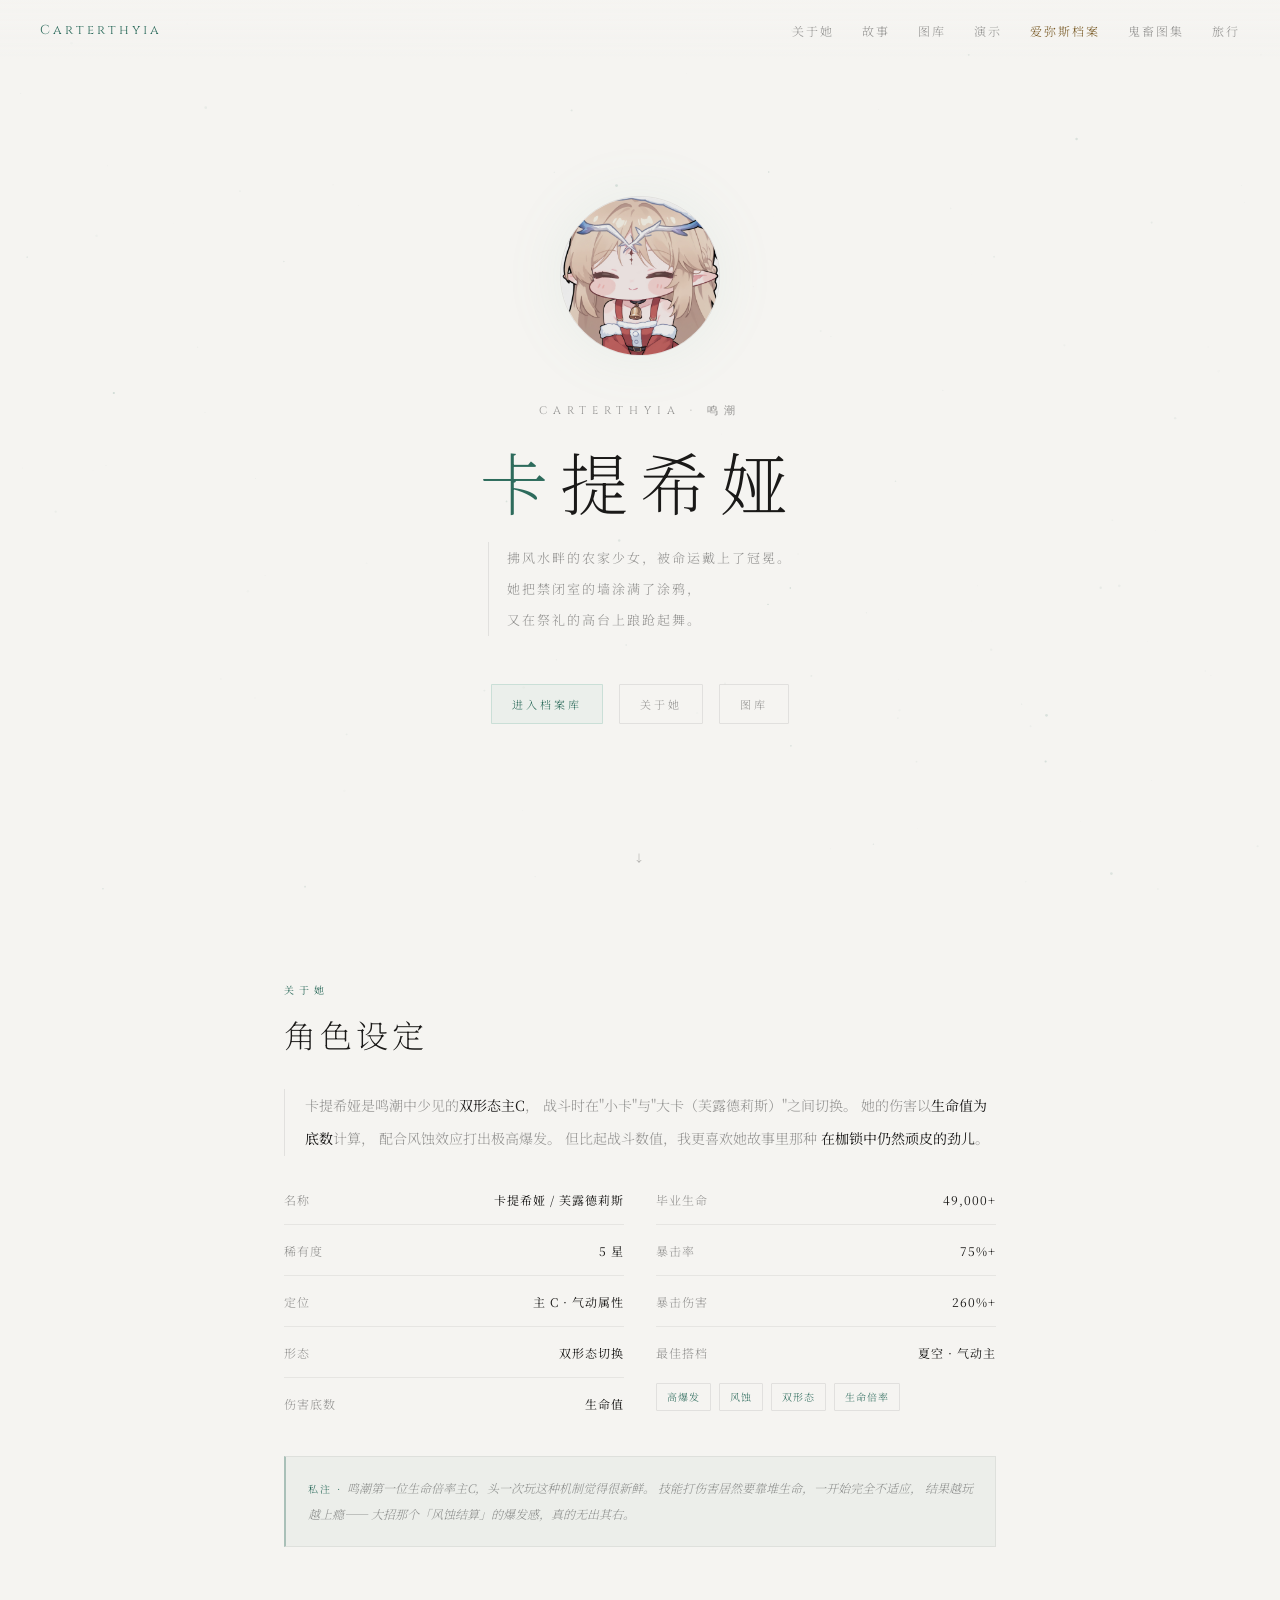
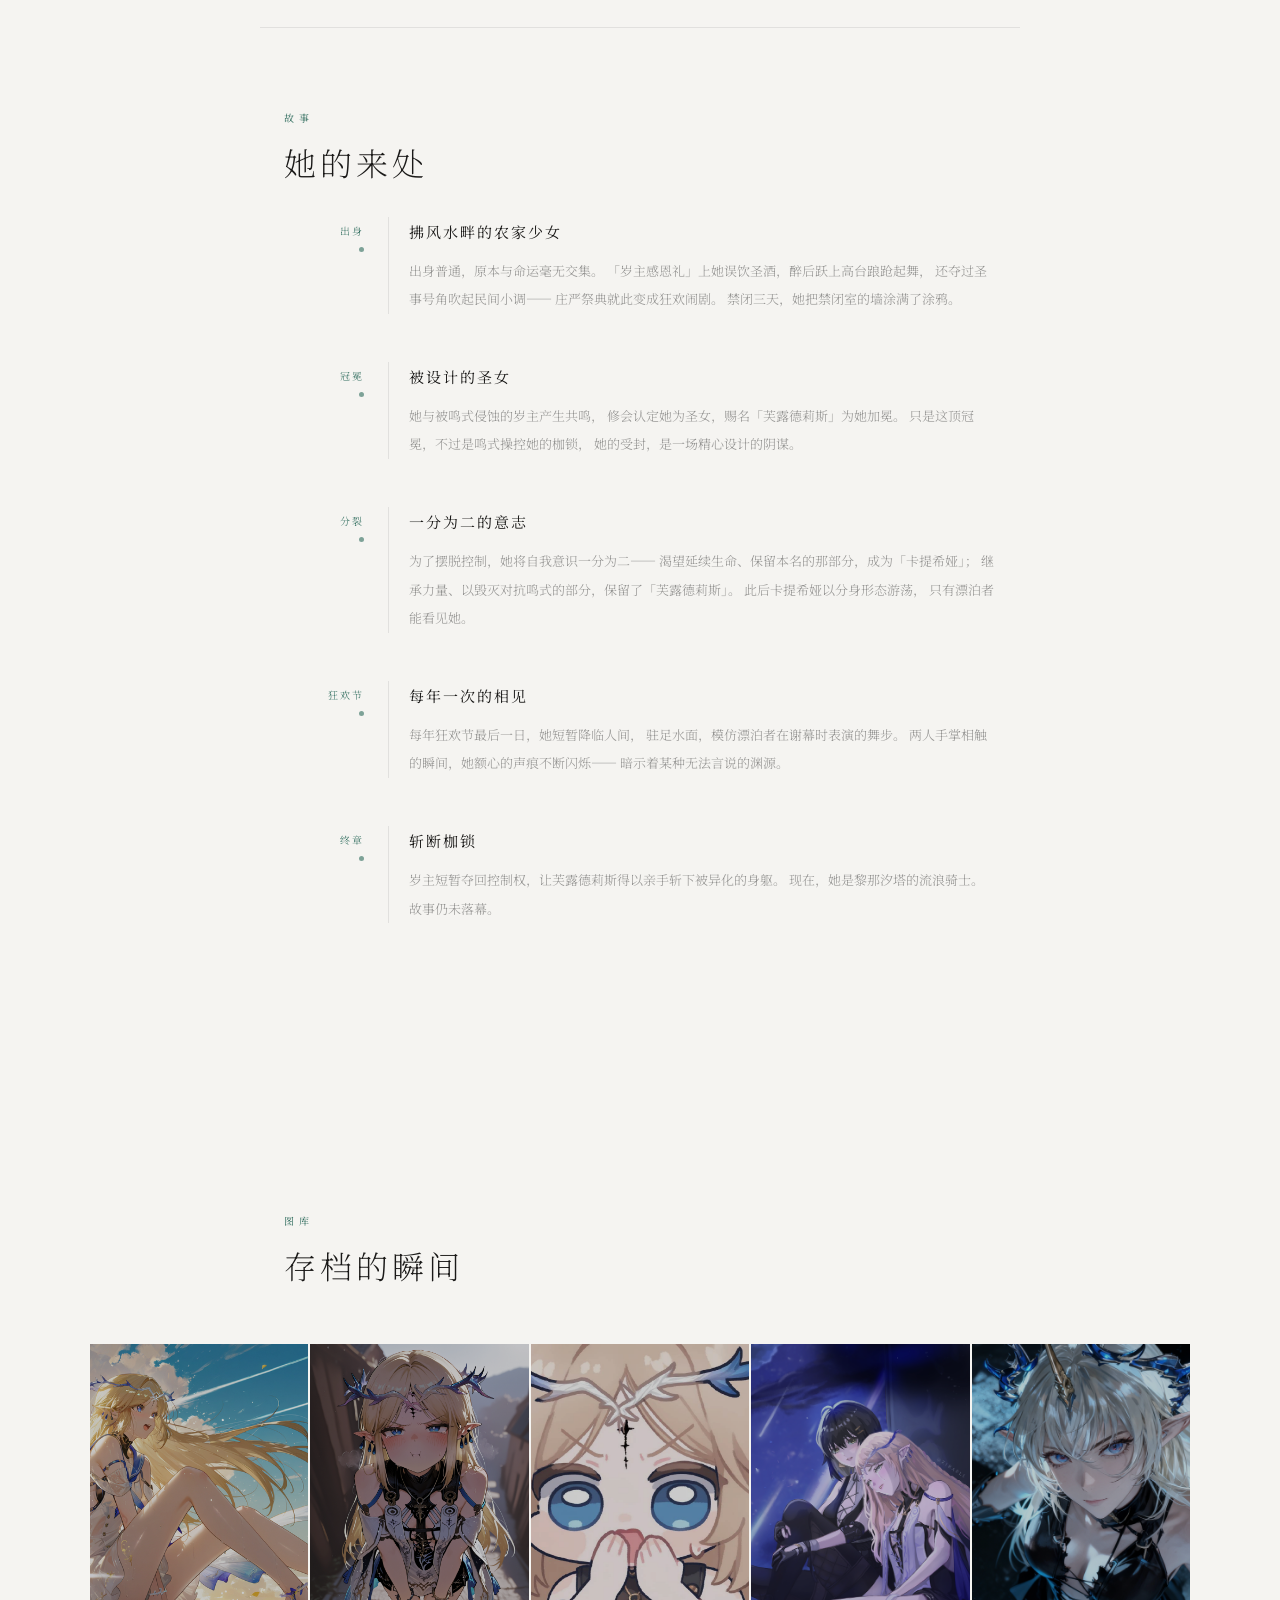
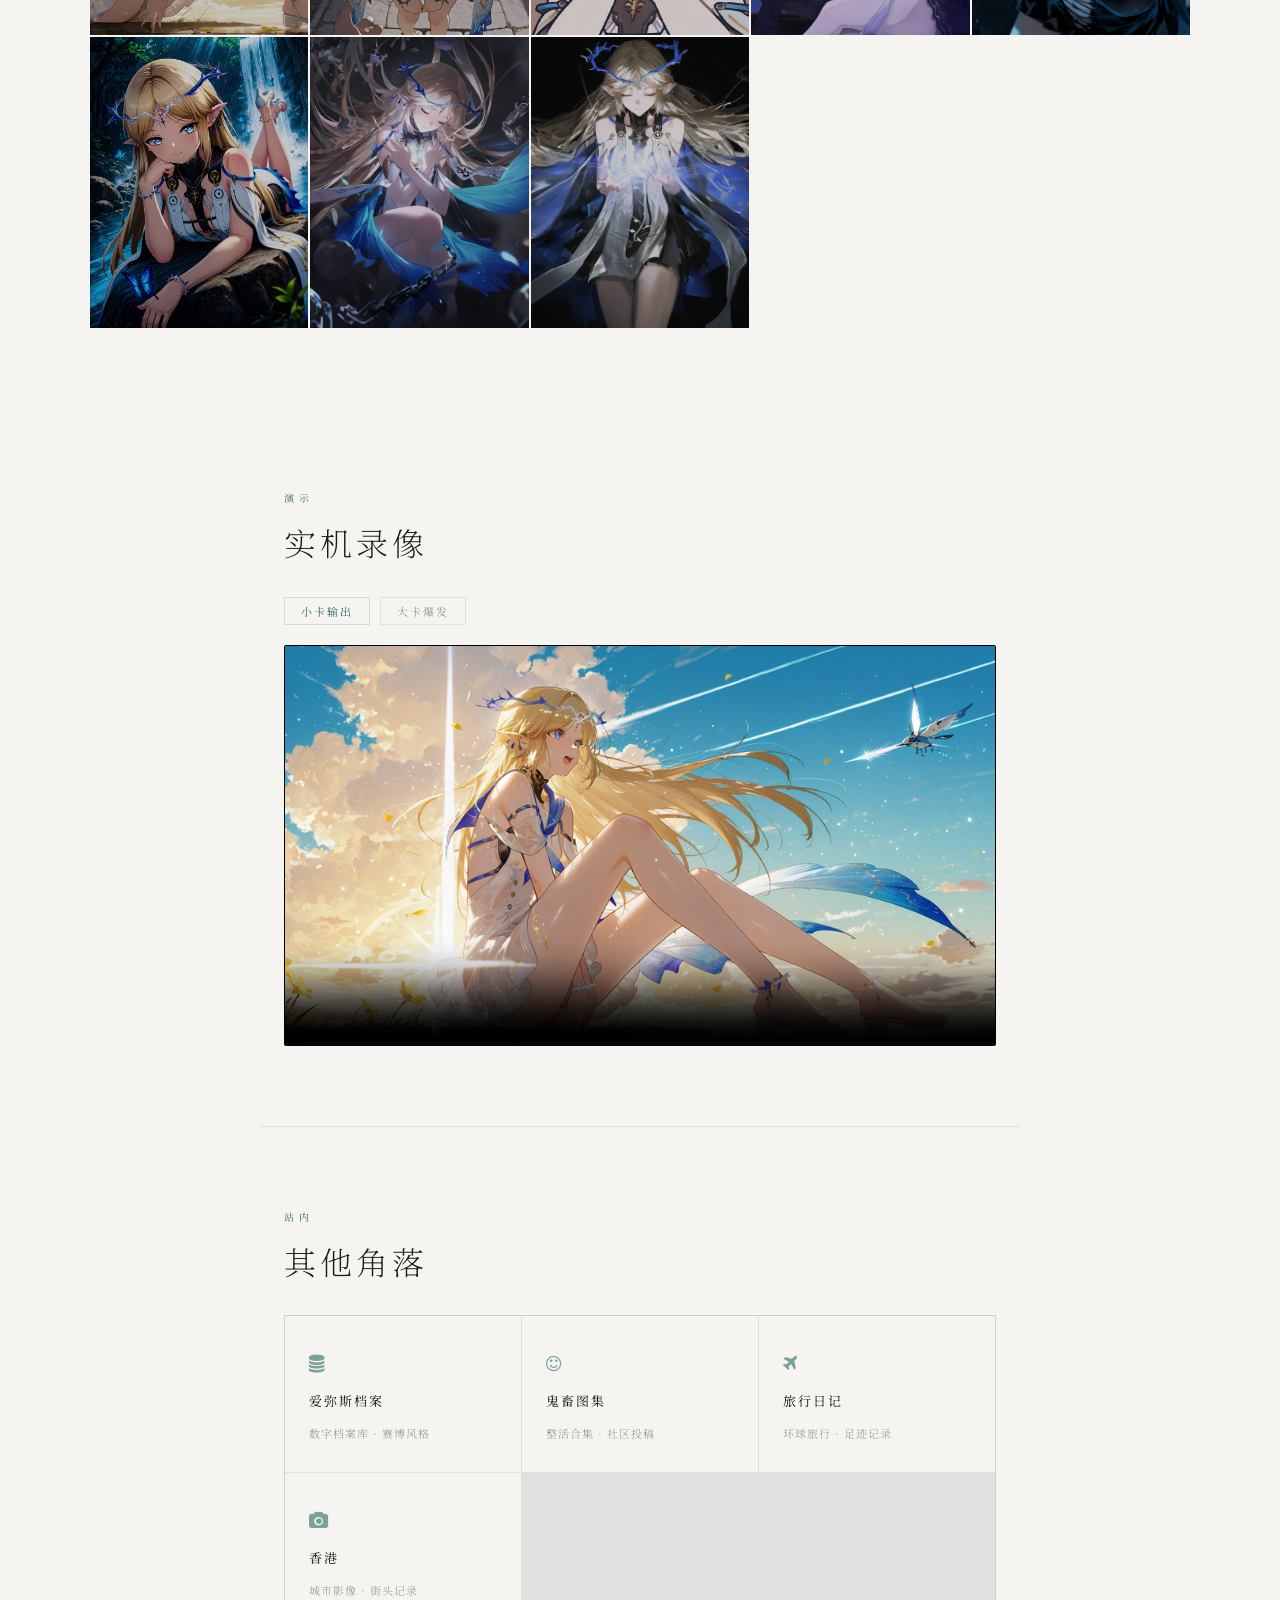
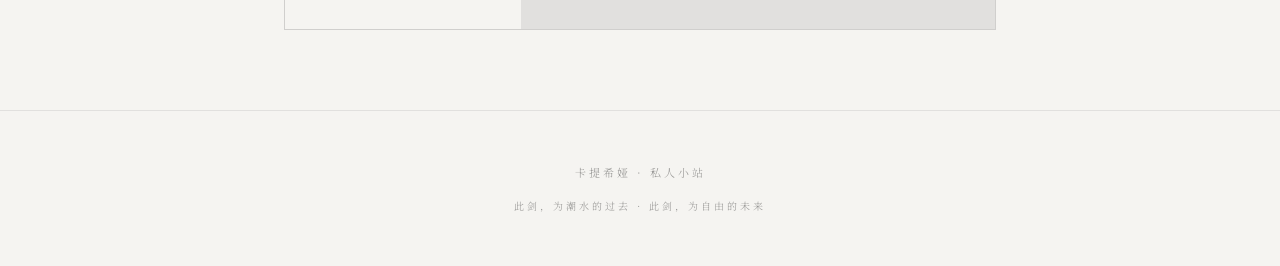
==== commit bb50f019: "Add files via upload" ====
--- a/index.html
+++ b/index.html
@@ -10,13 +10,13 @@
   <link rel="stylesheet" href="https://cdn.jsdelivr.net/npm/font-awesome@4.7.0/css/font-awesome.min.css">
   <style>
     :root {
-      --bg:    #07090c;
-      --bg2:   #0c0f13;
-      --p:     #7eb8a8;
-      --gold:  #c8a878;
-      --text:  #bfb8ac;
-      --muted: #5a5850;
-      --line:  rgba(126,184,168,.18);
+      --bg:    #f5f4f1;
+      --bg2:   #eceae6;
+      --p:     #2d6b5c;
+      --gold:  #7a5c28;
+      --text:  #1a1918;
+      --muted: rgba(26,25,24,0.44);
+      --line:  rgba(0,0,0,0.08);
       --serif: 'Noto Serif SC', 'STSong', serif;
     }
     *, *::before, *::after { box-sizing: border-box; margin: 0; padding: 0; }
@@ -44,10 +44,10 @@
       padding: 0 40px;
       display: flex; align-items: center; justify-content: space-between;
       height: 60px;
-      background: linear-gradient(to bottom, rgba(7,9,12,.95), transparent);
+      background: linear-gradient(to bottom, rgba(245,244,241,.97), transparent);
       transition: background .4s;
     }
-    nav.solid { background: rgba(7,9,12,.96); border-bottom: 1px solid var(--line); }
+    nav.solid { background: rgba(245,244,241,.98); border-bottom: 1px solid var(--line); }
     .nav-logo {
       font-family: 'Cinzel', serif;
       font-size: 13px; letter-spacing: 3px;
@@ -103,7 +103,7 @@
     .hero-name {
       font-size: clamp(36px, 8vw, 68px);
       font-weight: 200; letter-spacing: 12px;
-      color: #d8d0c4; line-height: 1.2;
+      color: var(--text); line-height: 1.2;
       margin-bottom: 20px;
     }
     .hero-name em { font-style: normal; color: var(--p); }
@@ -157,7 +157,7 @@
     .s-title {
       font-size: clamp(22px, 4vw, 32px);
       font-weight: 200; letter-spacing: 4px;
-      color: #ccc8c0; margin-bottom: 32px;
+      color: var(--text); margin-bottom: 32px;
       line-height: 1.4;
     }
 
@@ -180,7 +180,7 @@
       display: flex; justify-content: space-between; align-items: baseline;
       font-size: 12px; letter-spacing: 1px;
       padding-bottom: 12px;
-      border-bottom: 1px solid rgba(255,255,255,.04);
+      border-bottom: 1px solid rgba(0,0,0,.06);
     }
     .kv:last-child { border: none; }
     .kv-k { color: var(--muted); }
@@ -193,9 +193,9 @@
 
     /* 个人批注 */
     .personal-note {
-      background: rgba(126,184,168,.04);
-      border: 1px solid var(--line);
-      border-left: 2px solid rgba(126,184,168,.4);
+      background: rgba(45,107,92,.04);
+      border: 1px solid rgba(0,0,0,.06);
+      border-left: 2px solid rgba(45,107,92,.35);
       padding: 18px 22px; margin-top: 28px;
       font-size: 12px; color: var(--muted); line-height: 2.2;
       font-style: italic;
@@ -234,7 +234,7 @@
     }
     .tnode h3 {
       font-size: 15px; font-weight: 400; letter-spacing: 2px;
-      color: #ccc8c0; margin-bottom: 10px;
+      color: var(--text); margin-bottom: 10px;
     }
     .tnode p {
       font-size: 13px; color: var(--muted); line-height: 2.2;
@@ -284,10 +284,10 @@
     @keyframes lbIn { from { opacity:0; transform:scale(.94); } to { opacity:1; transform:scale(1); } }
     .lb-x {
       position: fixed; top: 22px; right: 28px;
-      font-size: 22px; color: var(--muted); cursor: pointer;
+      font-size: 22px; color: rgba(255,255,255,.6); cursor: pointer;
       transition: color .2s, transform .3s;
     }
-    .lb-x:hover { color: var(--text); transform: rotate(90deg); }
+    .lb-x:hover { color: #fff; transform: rotate(90deg); }
 
     /* ── 视频 ── */
     .vid-wrap {
@@ -341,7 +341,7 @@
     #top-btn {
       position: fixed; bottom: 28px; right: 24px; z-index: 200;
       width: 36px; height: 36px;
-      border: 1px solid var(--line); background: rgba(7,9,12,.9);
+      border: 1px solid rgba(0,0,0,.1); background: rgba(245,244,241,.95); box-shadow: 0 2px 12px rgba(0,0,0,.06);
       color: var(--muted); font-size: 12px;
       display: flex; align-items: center; justify-content: center;
       cursor: pointer; opacity: 0; pointer-events: none;
@@ -657,7 +657,7 @@
       const al = ((Math.sin(s.a) + 1) / 2 * s.op + .03).toFixed(3);
       ctx.beginPath();
       ctx.arc(s.x % W, s.y % H, s.r, 0, Math.PI * 2);
-      ctx.fillStyle = `rgba(180,220,210,${al})`;
+      ctx.fillStyle = `rgba(45,107,92,${al})`;
       ctx.fill();
     });
     requestAnimationFrame(draw);
